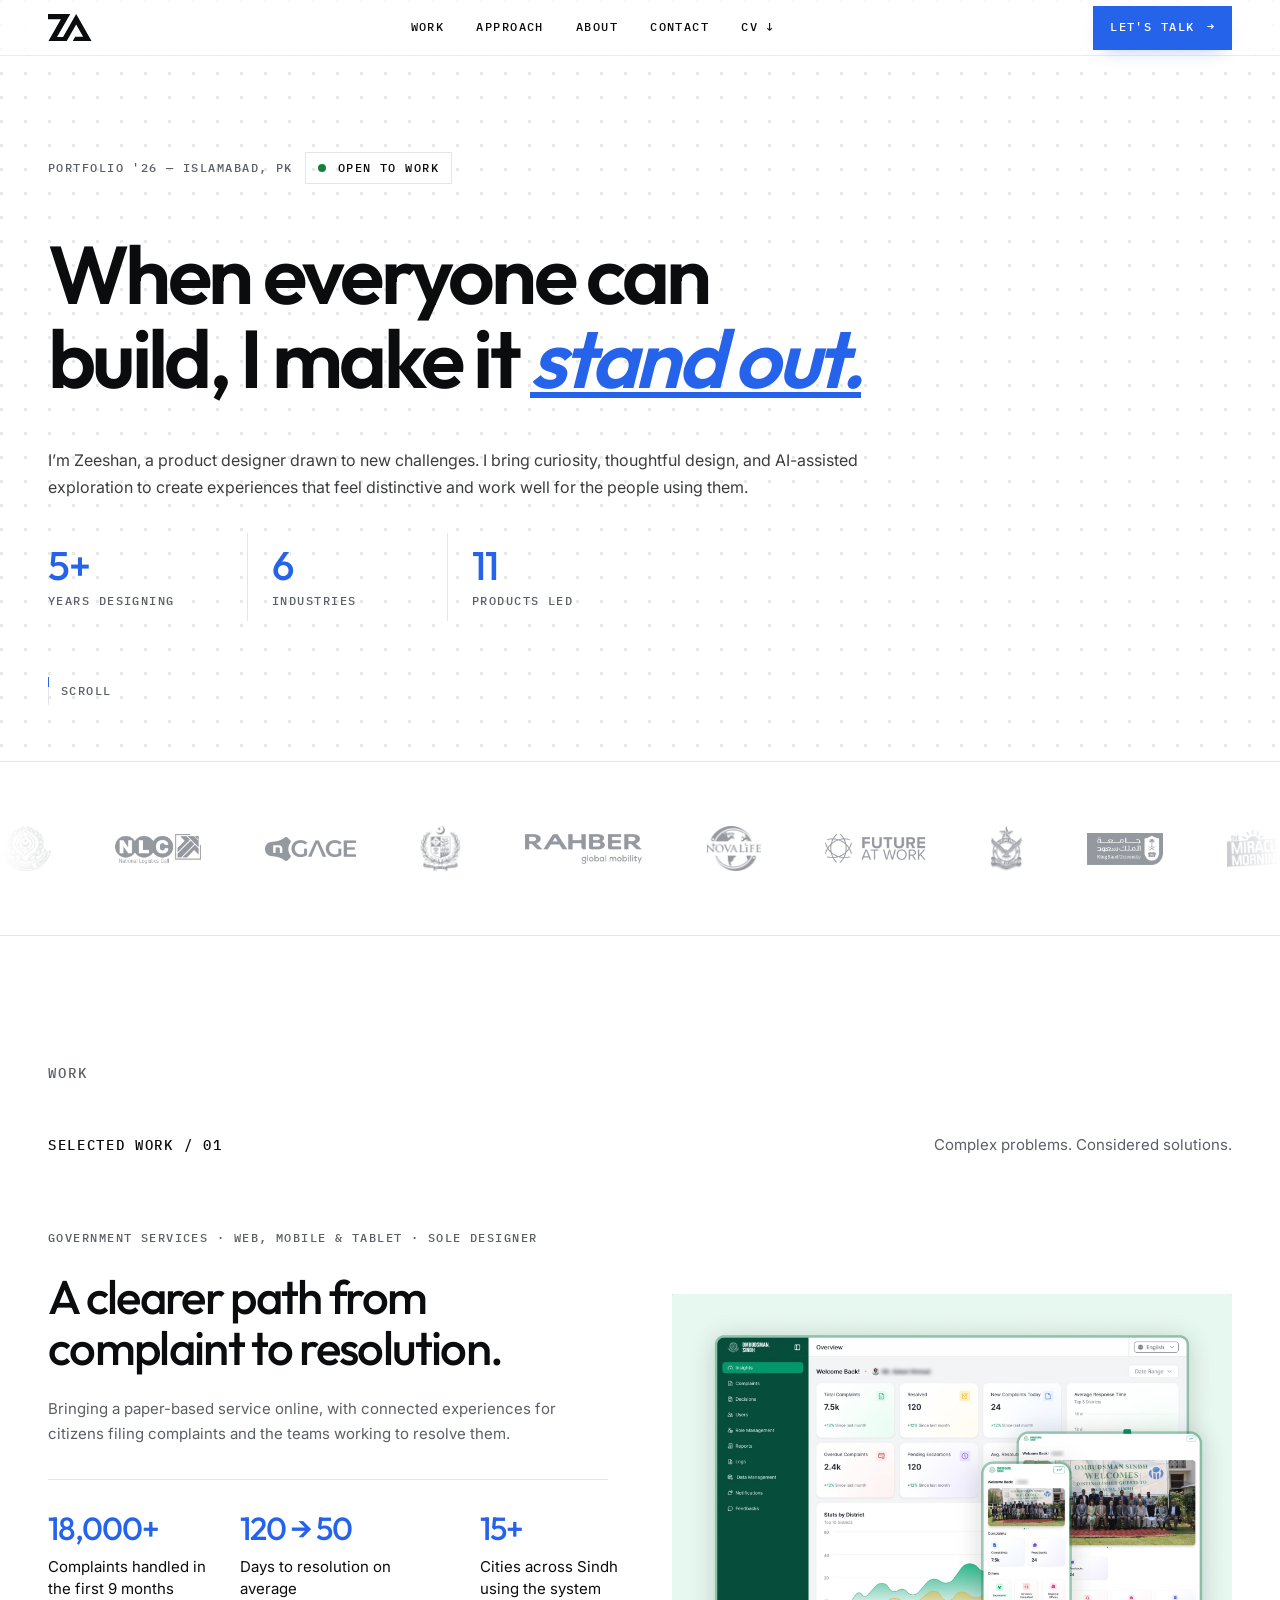
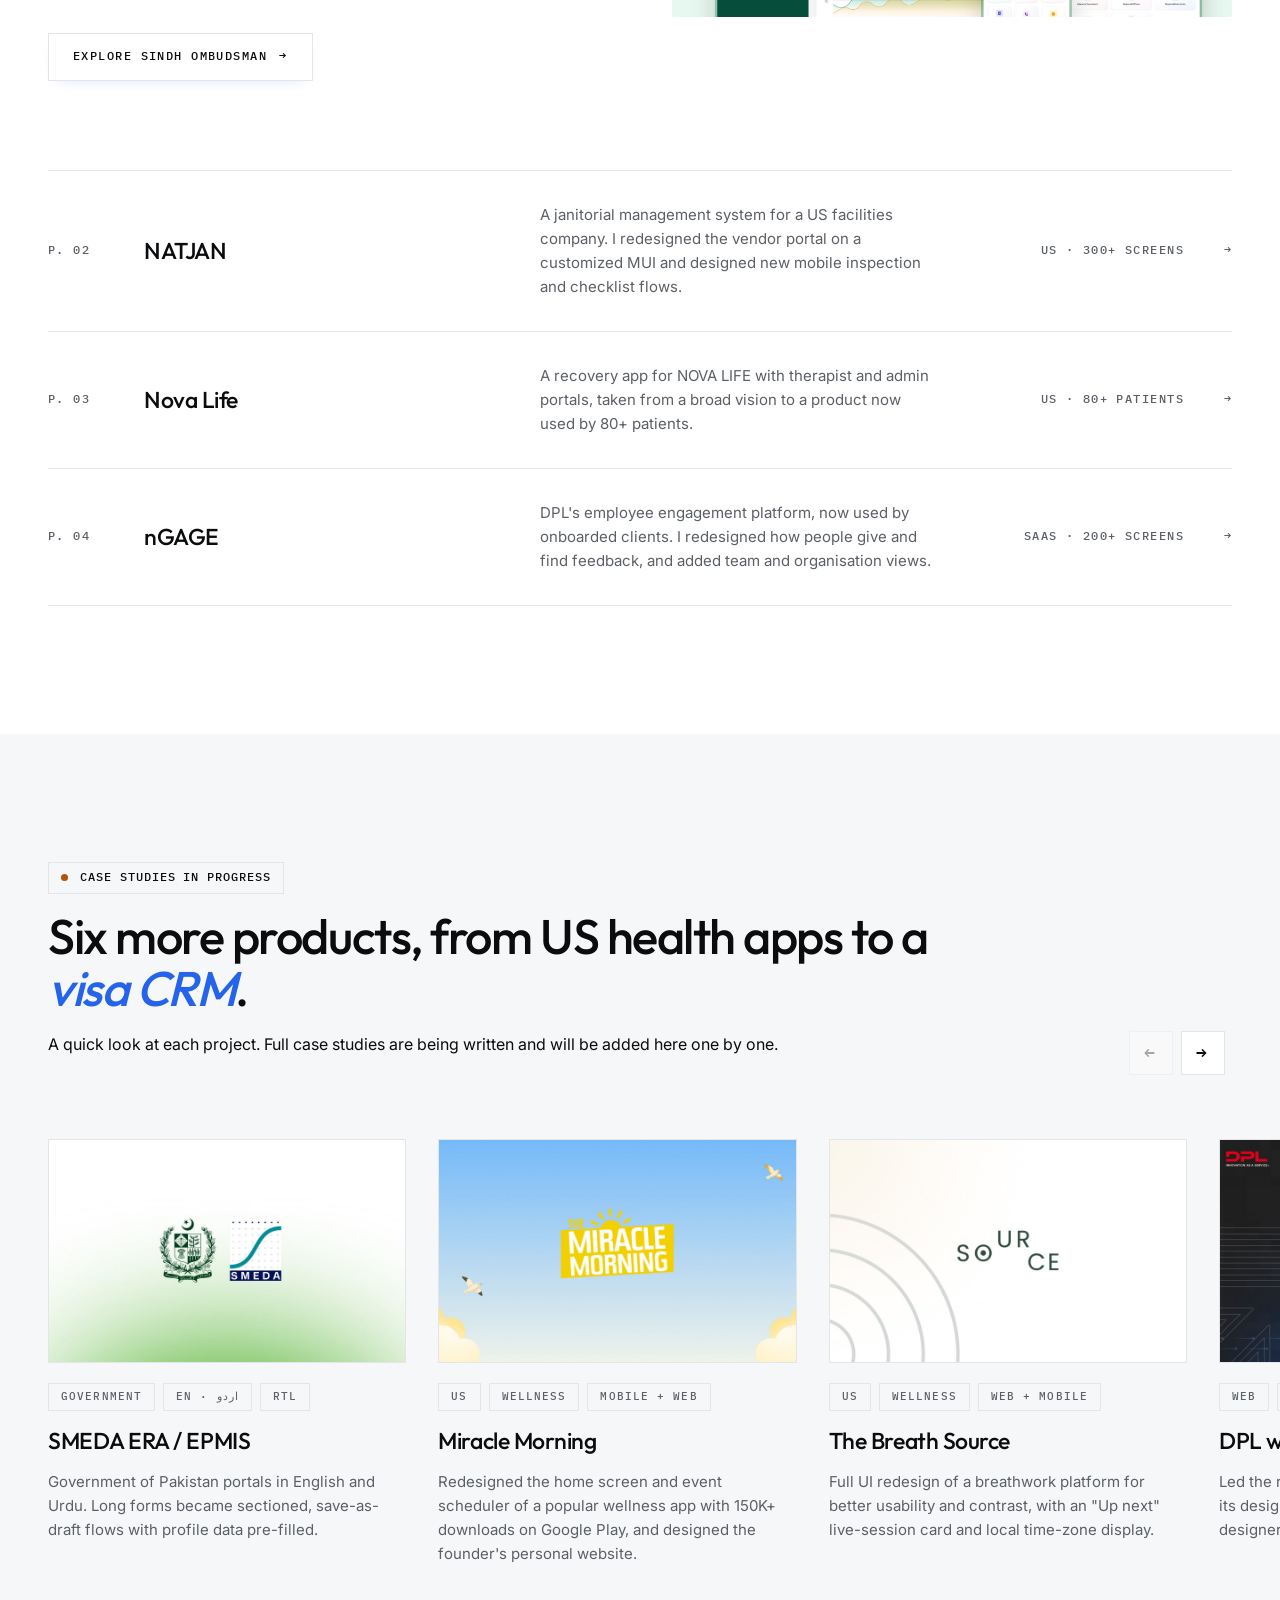
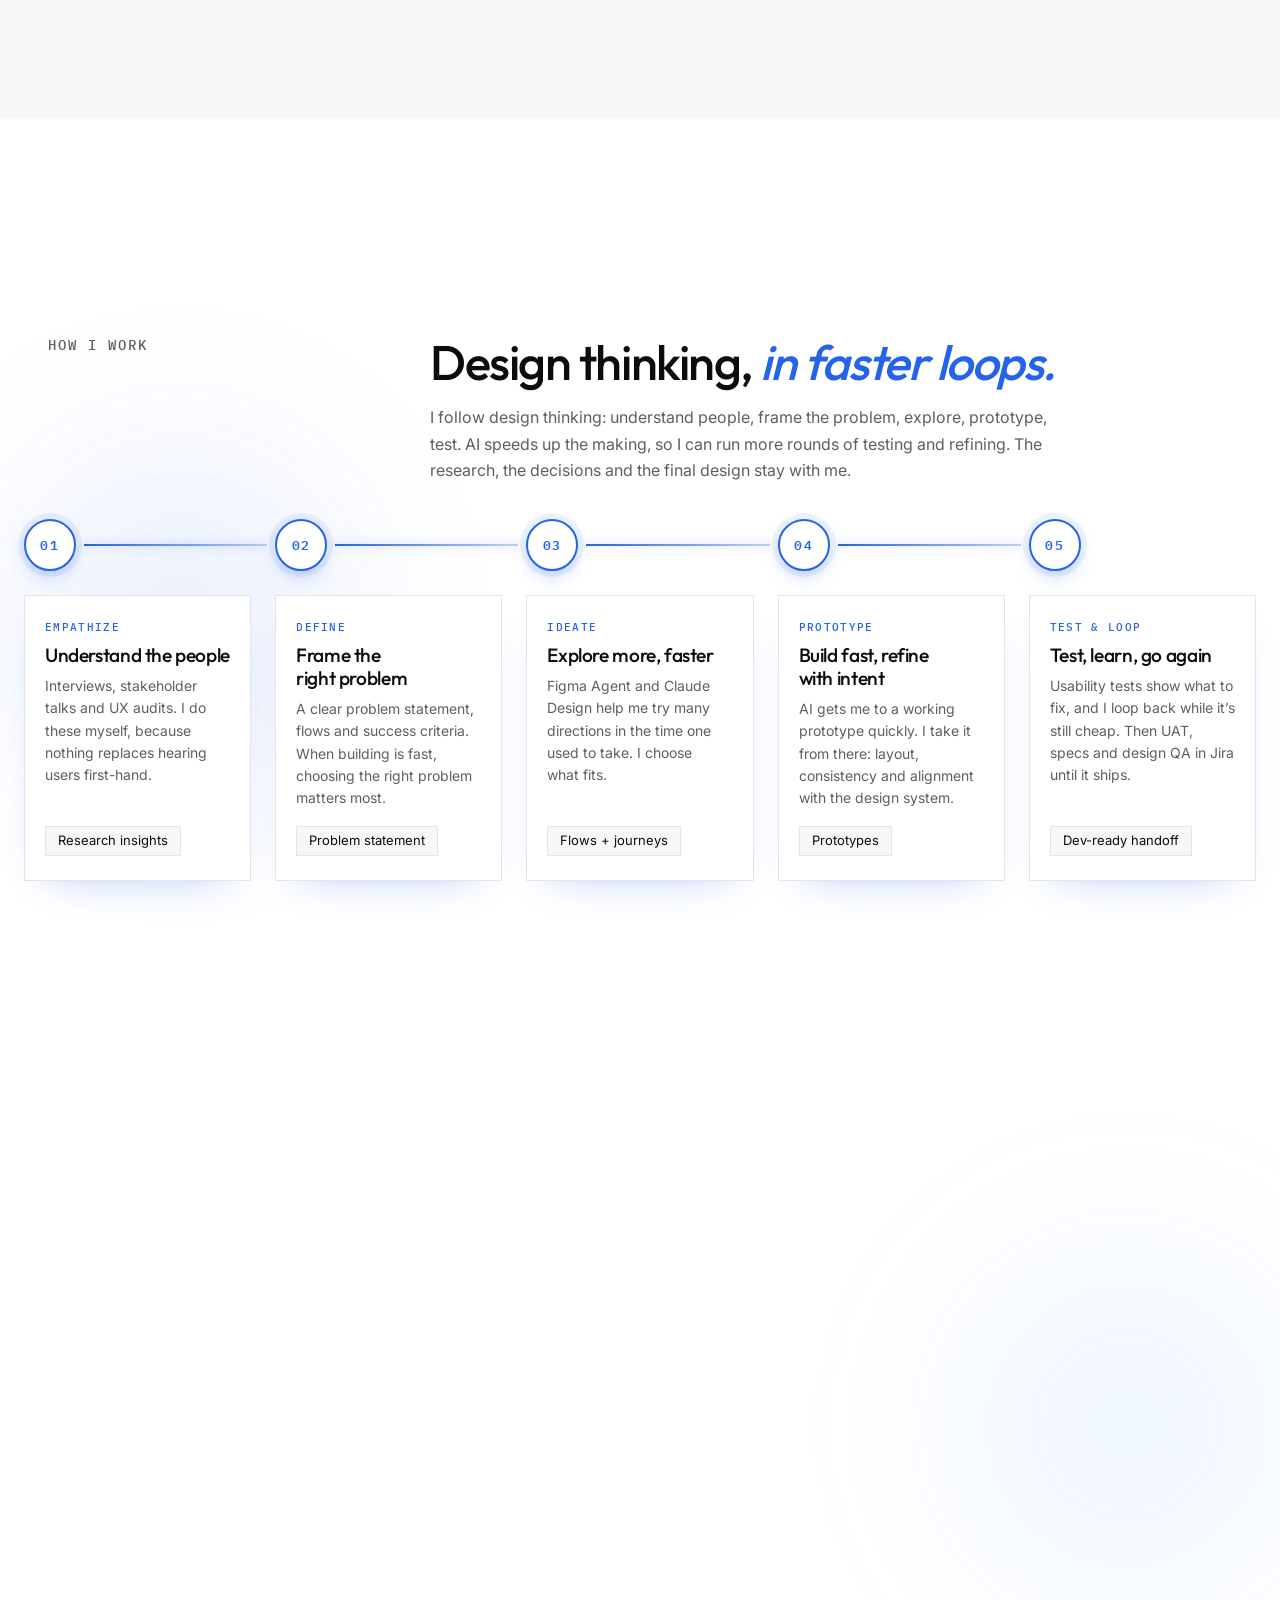
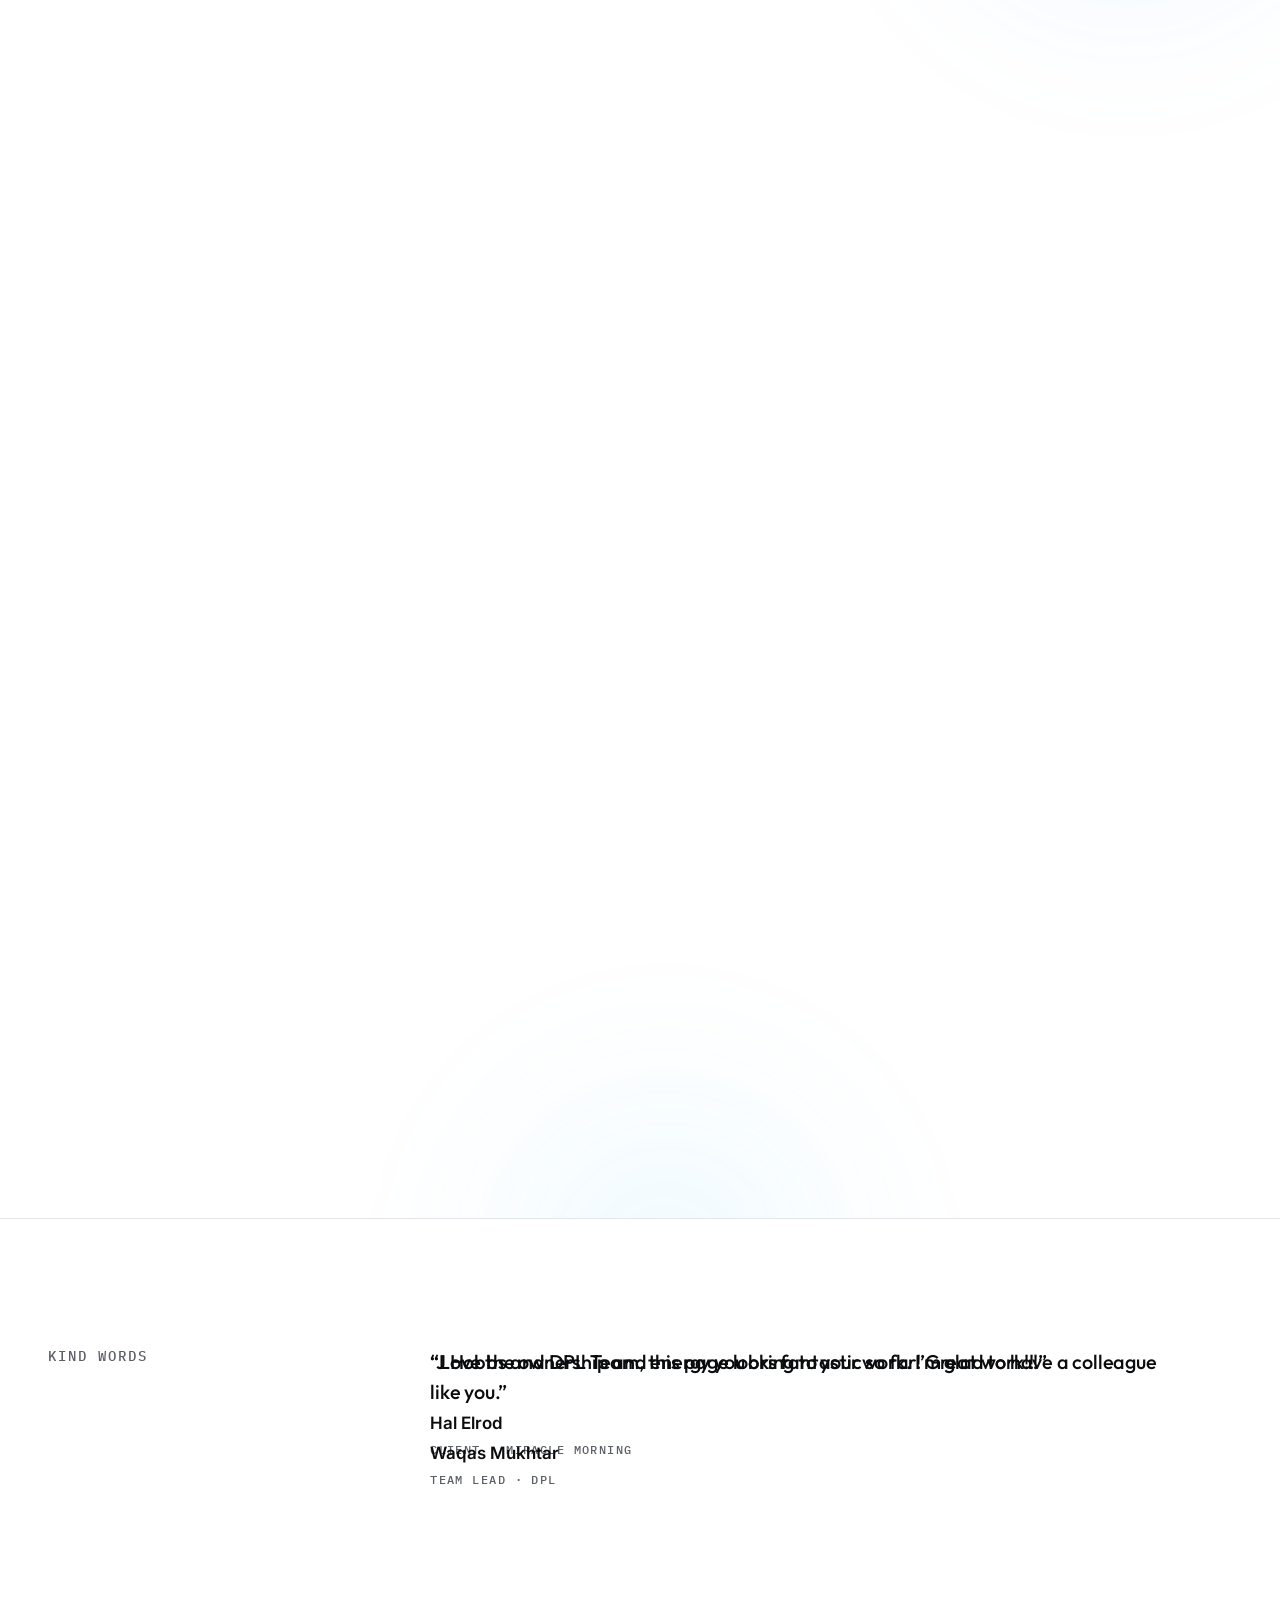
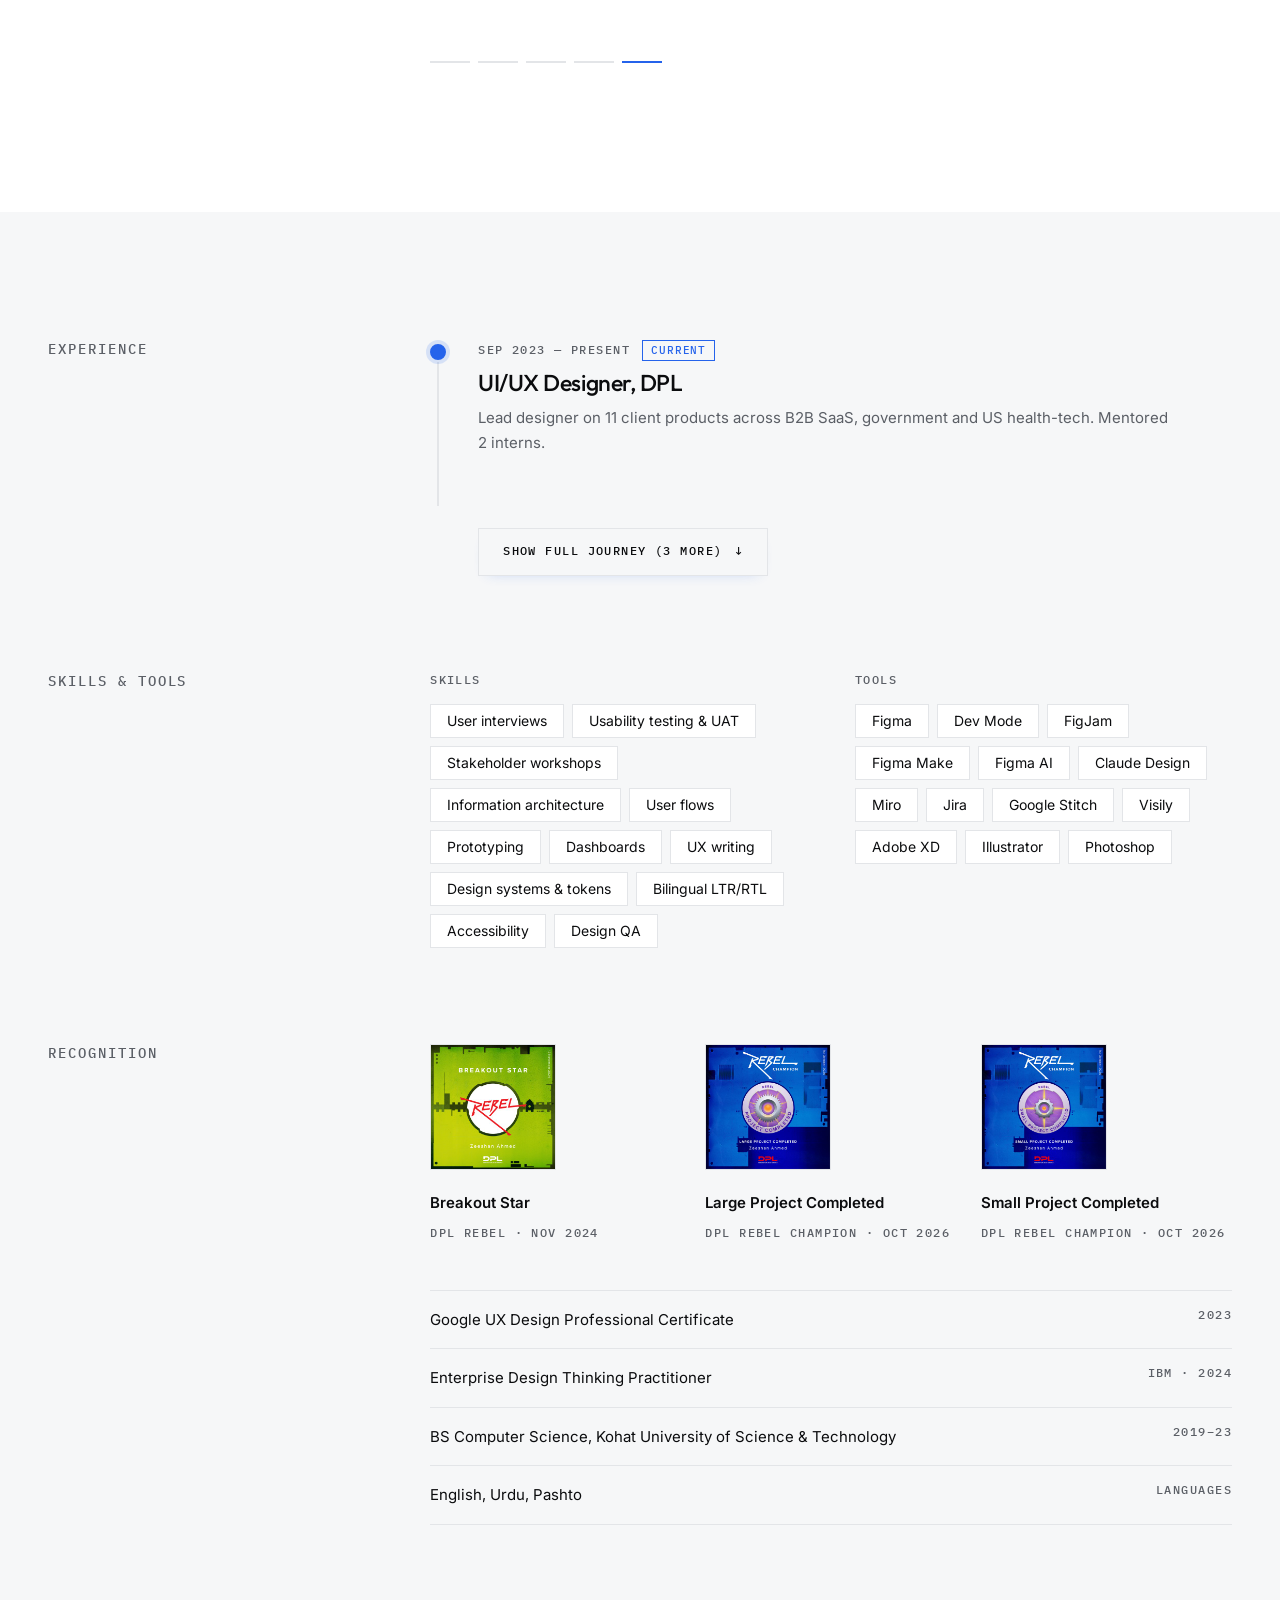
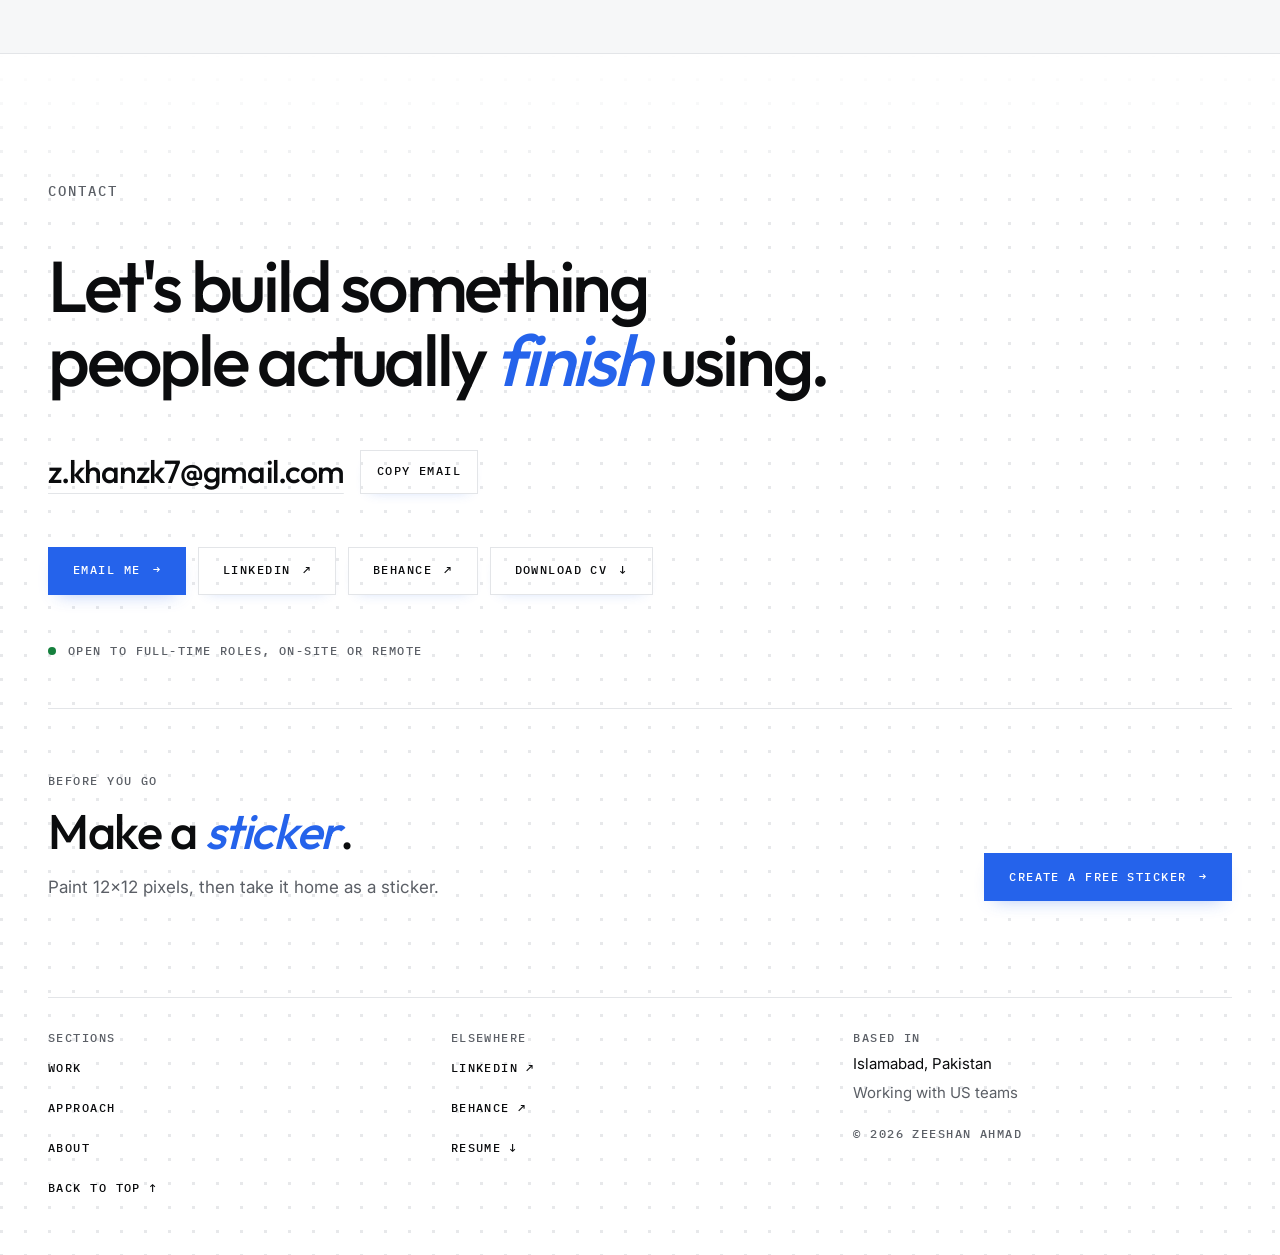
==== index.html @ 73c126e8 "Add files via upload" ====
<!doctype html>
<html lang="en">
<head>
<meta charset="utf-8">
<meta name="viewport" content="width=device-width, initial-scale=1">
<title>Zeeshan Ahmad — UI/UX & Product Designer</title>
<meta name="description" content="UI/UX and Product Designer in Islamabad with 5+ years designing government systems, B2B SaaS and health apps for clients in Pakistan and the US.">
<meta property="og:title" content="Zeeshan Ahmad — UI/UX & Product Designer">
<meta property="og:description" content="UI/UX and Product Designer in Islamabad with 5+ years designing government systems, B2B SaaS and health apps for clients in Pakistan and the US.">
<meta property="og:type" content="website">
<meta property="og:image" content="sindh-ombudsman-cover.jpg">
<meta name="twitter:card" content="summary_large_image">
<meta name="theme-color" content="#FFFFFF">
<link rel="icon" href="favicon.svg" type="image/svg+xml">
<link rel="preconnect" href="https://fonts.googleapis.com">
<link rel="preconnect" href="https://fonts.gstatic.com" crossorigin>
<link rel="stylesheet" href="https://fonts.googleapis.com/css2?family=Outfit:wght@400..700&amp;family=Inter:ital,wght@0,400..700;1,400..700&amp;family=IBM+Plex+Mono:wght@400;500;600&amp;display=swap">
<link rel="stylesheet" href="style.css">
</head>
<body>
<div id="top" class="is-root is-light" style="position: relative; font-family: 'Inter', ui-sans-serif, system-ui, sans-serif; color: var(--text)">
<span class="cursor-glow" aria-hidden="true"></span>
<span class="view-cursor mono" aria-hidden="true"></span>
<a class="skip mono" href="#work">Skip to work</a>

<header class="nav">
<div class="wrap nav-row">
<a class="brand" href="#top" aria-label="Zeeshan Ahmad, home">
<span class="mark" aria-hidden="true"><svg class="mark-svg" viewBox="50 61.6 863.5 546" focusable="false"><polygon fill="currentColor" points="50,61.6 50,166.1 302.1,166.1 50,607.6 409.3,607.6 602.9,269.2 739.4,510.1 583.4,510.1 527.7,607.6 913.5,607.6 602.9,61.6 345.2,511.5 226.9,511.5 487.3,61.6"></polygon></svg></span>

</a>
<nav class="nav-links" aria-label="Primary">
<a class="link mono" href="#work">Work</a>
<a class="link mono" href="#process">Approach</a>
<a class="link mono" href="#about">About</a>
<a class="link mono" href="#contact">Contact</a>
<a class="link mono" href="Zeeshan_Ahmad_UIUX_Designer_CV.pdf" download="Zeeshan_Ahmad_UIUX_Designer_CV.pdf">CV <span class="arr arr-d" aria-hidden="true">↓</span></a>
</nav>
<div class="nav-actions">
<a class="btn btn-primary btn-sm mono" href="#contact">Let's talk <span class="arr arr-r" aria-hidden="true">→</span></a>
</div>
</div>
</header>

<main>
<!-- HERO -->
<section class="hero-stage" aria-labelledby="hero-title">
<div class="hero-bg" aria-hidden="true">

</div>
<div class="wrap hero" style="position: relative">
<div class="hero-top enter" style="position: static">
<div style="box-sizing: border-box; display: flex; flex-direction: row; gap: 12px; justify-content: center; align-items: center"><p class="mono label">Portfolio '26 — Islamabad, PK</p><span class="badge mono" style="color: var(--text)"><span class="dot" aria-hidden="true"></span>Open to work</span></div>

</div>
<h1 id="hero-title" class="serif h-display hero-title" aria-label="When everyone can build, I make it stand out."><span class="w" aria-hidden="true" style="--i: 0">When</span> <span class="w" aria-hidden="true" style="--i: 1">everyone</span> <span class="w" aria-hidden="true" style="--i: 2">can</span> <span class="w" aria-hidden="true" style="--i: 3">build,</span> <span class="w" aria-hidden="true" style="--i: 4">I</span> <span class="w" aria-hidden="true" style="--i: 5">make</span> <span class="w" aria-hidden="true" style="--i: 6">it</span> <span class="w" aria-hidden="true" style="--i: 7"><em class="draw">stand out.</em></span></h1>
<div style="box-sizing: border-box; display: flex; flex-direction: column; gap: 12px"><div class="hero-foot">


<p style="margin: 0; width: 845px; margin-bottom: 20px; color: #0B0C0ECC">I’m Zeeshan, a product designer drawn to new challenges. I bring curiosity, thoughtful design, and AI-assisted exploration to create experiences that feel distinctive and work well for the people using them.</p></div><dl class="stats reveal" style="margin: 0px; width: 100%; border-style: none">
<div class="stat"><dt class="mono label" style="order: 2">Years designing</dt><dd class="serif stat-num" style="margin: 0; color: var(--signal-ink); font-size: 40px">5+</dd></div>
<div class="stat"><dt class="mono label" style="order: 2">Industries</dt><dd class="serif stat-num" style="margin: 0; color: var(--signal-ink); font-size: 40px">6</dd></div>
<div class="stat"><dt class="mono label" style="order: 2">Products led</dt><dd class="serif stat-num" style="margin: 0; color: var(--signal-ink); font-size: 40px">11</dd></div>

</dl></div>
<a class="scroll-cue mono label enter-late" href="#work"><span class="cue-line" aria-hidden="true"></span>Scroll</a>
</div>
</section>

<!-- STATS -->
<section class="wrap" aria-label="At a glance">

</section>

<!-- LOGOS -->
<section class="logo-band" aria-label="Brands I've worked with">

<div class="logo-marquee"><ul class="logo-track"><li><img src="home-c09accf6.png" alt="Ombudsman Sindh" width="50" height="45" loading="lazy" style="height: 45px"></li><li><img src="home-b3b98510.png" alt="National Logistics Cell" width="88" height="30" loading="lazy" style="height: 30px"></li><li><img src="home-22499bb5.png" alt="nGAGE" width="91" height="24" loading="lazy" style="height: 24px"></li><li><img src="home-b165e9ec.png" alt="Government of Pakistan" width="40" height="45" loading="lazy" style="height: 45px"></li><li><img src="home-60ef9934.png" alt="Rahber Global Mobility" width="119" height="30" loading="lazy" style="height: 30px"></li><li><img src="home-e5778991.png" alt="Nova Life" width="54" height="45" loading="lazy" style="height: 45px"></li><li><img src="home-1832173c.png" alt="Future at Work" width="101" height="29" loading="lazy" style="height: 29px"></li><li><img src="home-4d403ed7.png" alt="Pakistan Air Force" width="32" height="45" loading="lazy" style="height: 45px"></li><li><img src="home-a9fc7cd1.png" alt="King Saud University" width="76" height="32" loading="lazy" style="height: 32px"></li><li><img src="home-b49300db.png" alt="The Miracle Morning" width="59" height="37" loading="lazy" style="height: 37px"></li><li><img src="home-384b5b0d.png" alt="SMEDA" width="34" height="40" loading="lazy" style="height: 40px"></li><li><img src="home-bfc29cd8.png" alt="The Breath Source" width="74" height="29" loading="lazy" style="height: 29px"></li><li><img src="home-9d249a1f.png" alt="Nashpati TV" width="46" height="37" loading="lazy" style="height: 37px"></li><li><img src="home-b7fa0756.png" alt="MENA Assistance" width="180" height="13" loading="lazy" style="height: 13px"></li></ul><ul class="logo-track" aria-hidden="true"><li><img src="home-c09accf6.png" alt="" width="50" height="45" loading="lazy" style="height: 45px"></li><li><img src="home-b3b98510.png" alt="" width="88" height="30" loading="lazy" style="height: 30px"></li><li><img src="home-22499bb5.png" alt="" width="91" height="24" loading="lazy" style="height: 24px"></li><li><img src="home-b165e9ec.png" alt="" width="40" height="45" loading="lazy" style="height: 45px"></li><li><img src="home-60ef9934.png" alt="" width="119" height="30" loading="lazy" style="height: 30px"></li><li><img src="home-e5778991.png" alt="" width="54" height="45" loading="lazy" style="height: 45px"></li><li><img src="home-1832173c.png" alt="" width="101" height="29" loading="lazy" style="height: 29px"></li><li><img src="home-4d403ed7.png" alt="" width="32" height="45" loading="lazy" style="height: 45px"></li><li><img src="home-a9fc7cd1.png" alt="" width="76" height="32" loading="lazy" style="height: 32px"></li><li><img src="home-b49300db.png" alt="" width="59" height="37" loading="lazy" style="height: 37px"></li><li><img src="home-384b5b0d.png" alt="" width="34" height="40" loading="lazy" style="height: 40px"></li><li><img src="home-bfc29cd8.png" alt="" width="74" height="29" loading="lazy" style="height: 29px"></li><li><img src="home-9d249a1f.png" alt="" width="46" height="37" loading="lazy" style="height: 37px"></li><li><img src="home-b7fa0756.png" alt="" width="180" height="13" loading="lazy" style="height: 13px"></li></ul></div>
</section>

<!-- ON THIS PAGE -->


<!-- 01 WORK -->
<section id="work" class="section" aria-labelledby="work-title" style="border-top: 0; padding-top: var(--space-32)">
<div class="wrap" style="display: flex; flex-direction: column; gap: var(--space-12)">
<div style="display: flex; justify-content: space-between; align-items: baseline; gap: var(--space-6); flex-wrap: wrap">
<h2 id="work-title" class="mono sec-label">Work</h2>
</div>
<div class="work-grid">
<article id="sf-sindh" class="sf reveal" aria-labelledby="sf-title">
<div class="sf-top"><p class="mono sf-kicker">Selected work / 01</p><p class="sf-tagline">Complex problems. Considered solutions.</p></div>
<div class="sf-body">
<div class="sf-copy">
<p class="mono label sf-eyebrow">Government services · Web, mobile &amp; tablet&nbsp;<span style="letter-spacing: 1.44px">·&nbsp;</span><span style="letter-spacing: 1.44px">Sole designer</span></p>
<h3 id="sf-title" class="serif sf-title">A clearer path from complaint to resolution.</h3>

<p class="sf-lead" style="font-size: 15px">Bringing a paper-based service online, with connected experiences for citizens filing complaints and the teams working to resolve them.</p>
<dl class="sf-stats">
<div><dt class="sf-lab" style="font-size: 15px">Complaints handled in the first 9 months</dt><dd class="serif sf-num" style="font-size: 32px">18,000+</dd></div>
<div><dt class="sf-lab" style="font-size: 15px">Days to resolution on average</dt><dd class="serif sf-num" style="font-size: 32px">120 → 50</dd></div>
<div><dt class="sf-lab" style="font-size: 15px; width: 146px">Cities across Sindh using the system</dt><dd class="serif sf-num" style="font-size: 32px">15+</dd></div>
</dl>
<a class="btn mono" href="sindh-ombudsman.html" style="align-self: flex-start; margin-top: var(--space-2)">Explore Sindh Ombudsman <span class="arr arr-r" aria-hidden="true">→</span></a>
</div>
<div class="sf-visual" style="padding: 0; background: none; justify-content: center; height: 500px">
<div class="sf-stage" style="padding: 0"><img src="home-754c59a9.jpg" alt="Sindh Ombudsman on desktop, tablet and mobile: the Insights dashboard with complaint totals and a district chart, beside the citizen app home with complaints and other services" width="2000" height="1156" loading="lazy" style="display: block; width: 100%; height: auto; border-radius: 2px"></div>
</div>
</div>
</article>
<div class="rows reveal">
<a class="row" href="natjan.html">
<span class="mono r-num">P. 02</span>
<div class="ph has-img r-thumb"><img src="home-3a000d2d.jpg" alt="NATJAN on desktop, tablet and mobile: the vendor work orders overview with open, due and completed counts and a store table, beside a mobile map of work order locations. Sample data." style="object-position: 50% 50%"></div>
<h3 class="serif h-item">NATJAN</h3>
<p class="r-desc">A janitorial management system for a US facilities company. I redesigned the vendor portal on a customized MUI and designed new mobile inspection and checklist flows.</p>
<span class="mono r-meta">US · 300+ screens</span>
<span class="mono r-arrow" aria-hidden="true">→</span>
<div class="ph has-img r-preview" aria-hidden="true"><img src="home-3a000d2d.jpg" alt="" style="object-position: 50% 50%"></div>
</a>
<a class="row" href="nova-life.html">
<span class="mono r-num">P. 03</span>
<div class="ph has-img r-thumb"><img src="home-b3168ebe.jpg" alt="Nova Life on desktop and mobile: the admin dashboard with patient and therapist accounts and a therapist table, beside the patient app showing a sobriety counter and the daily pledge. Sample data." style="object-position: 50% 50%"></div>
<h3 class="serif h-item">Nova Life</h3>
<p class="r-desc">A recovery app for NOVA LIFE with therapist and admin portals, taken from a broad vision to a product now used by 80+ patients.</p>
<span class="mono r-meta">US · 80+ patients</span>
<span class="mono r-arrow" aria-hidden="true">→</span>
<div class="ph has-img r-preview" aria-hidden="true"><img src="home-b3168ebe.jpg" alt="" style="object-position: 50% 50%"></div>
</a>
<a class="row" href="ngage.html">
<span class="mono r-num">P. 04</span>
<div class="ph has-img r-thumb"><img src="ng-cover-v4.jpg" alt="nGAGE on desktop and mobile: the Feedback overview with a 4.2 score and weekly trend, skill bars with scores, a feedback goal, feedback requests and the Hall of Champion leaderboard. Sample data." style="object-position: 50% 50%"></div>
<h3 class="serif h-item">nGAGE</h3>
<p class="r-desc">DPL's employee engagement platform, now used by onboarded clients. I redesigned how people give and find feedback, and added team and organisation views.</p>
<span class="mono r-meta">SaaS · 200+ screens</span>
<span class="mono r-arrow" aria-hidden="true">→</span>
<div class="ph has-img r-preview" aria-hidden="true"><img src="ng-cover-v4.jpg" alt="" style="object-position: 50% 50%"></div>
</a>
</div>
</div>
</div>
</section>

<!-- 02 MORE PROJECTS -->
<section id="more" class="section band" aria-labelledby="more-title">
<div class="wrap">
<div class="s-head reveal">

<div style="display: flex; flex-direction: column; gap: var(--space-4); width: 1177px">
<span class="badge mono" style="align-self: flex-start; color: var(--text); font-size: 12px; letter-spacing: .08em"><span class="status-dot" aria-hidden="true"></span>Case studies in progress</span>
<p class="serif h-section" style="width: 887px">Six more products, from US health apps to a <em>visa CRM</em>.</p>
<div style="box-sizing: border-box; display: flex; flex-direction: row; gap: 12px; justify-content: space-between; align-items: flex-start; height: 44px"><p style="margin: 0">A quick look at each project. Full case studies are being written and will be added here one by one.</p><div class="p-rail-bar"><button type="button" class="p-rail-btn mono" data-dir="-1" aria-label="Previous projects" aria-controls="p-rail"><span class="arr arr-l" aria-hidden="true">←</span></button><button type="button" class="p-rail-btn mono" data-dir="1" aria-label="Next projects" aria-controls="p-rail"><span class="arr arr-r" aria-hidden="true">→</span></button></div></div>
</div>
</div>

<div id="p-rail" class="pgrid p-rail" tabindex="0" role="region" aria-label="More projects, scroll sideways">
<article class="pcard" aria-labelledby="smeda-title">
<div class="ph has-img"><img src="cover-smeda.jpg" alt="SMEDA: project cover with the Government of Pakistan emblem beside the SMEDA logo" style="object-position: 50% 50%"></div>
<div class="pcard-head"><div class="tags"><span class="tag mono">Government</span><span class="tag mono">EN · اردو</span><span class="tag mono">RTL</span></div></div>
<h3 id="smeda-title" class="serif h-item">SMEDA ERA / EPMIS</h3>
<p class="muted pcard-desc">Government of Pakistan portals in English and Urdu. Long forms became sectioned, save-as-draft flows with profile data pre-filled.</p>
</article>
<article class="pcard" aria-labelledby="mm-title">
<div class="ph has-img"><img src="cover-miracle-morning.jpg" alt="The Miracle Morning: project cover with the yellow logo on a morning-sky gradient" style="object-position: 50% 50%"></div>
<div class="pcard-head"><div class="tags"><span class="tag mono">US</span><span class="tag mono">Wellness</span><span class="tag mono">Mobile + Web</span></div></div>
<h3 id="mm-title" class="serif h-item">Miracle Morning</h3>
<p class="muted pcard-desc">Redesigned the home screen and event scheduler of a popular wellness app with 150K+ downloads on Google Play, and designed the founder's personal website.</p>
</article>
<article class="pcard" aria-labelledby="tbs-title">
<div class="ph has-img"><img src="cover-breath-source.jpg" alt="The Breath Source: project cover with the dark green Source wordmark and soft grey breath rings on a warm white background" style="object-position: 50% 50%"></div>
<div class="pcard-head"><div class="tags"><span class="tag mono">US</span><span class="tag mono">Wellness</span><span class="tag mono">Web + Mobile</span></div></div>
<h3 id="tbs-title" class="serif h-item">The Breath Source</h3>
<p class="muted pcard-desc">Full UI redesign of a breathwork platform for better usability and contrast, with an "Up next" live-session card and local time-zone display.</p>
</article>
<article class="pcard" aria-labelledby="dpl-title">
<div class="ph has-img"><img src="cover-dpl.jpg" alt="DPL website: project cover with the red DPL logo and the title DPL Website on a dark blue background" style="object-position: 50% 50%"></div>
<div class="pcard-head"><div class="tags"><span class="tag mono">Web</span><span class="tag mono">Design system</span><span class="tag mono">Lead</span></div></div>
<h3 id="dpl-title" class="serif h-item">DPL website</h3>
<p class="muted pcard-desc">Led the redesign of DPL's company website and its design system, managing and mentoring the designers on the project.</p>
</article>
<article class="pcard" aria-labelledby="rahbar-title">
<div class="ph has-img"><img src="cover-rahber.jpg" alt="Rahber Global Mobility: project cover with the blue Rahber wordmark on a white-to-blue gradient" style="object-position: 50% 50%"></div>
<div class="pcard-head"><div class="tags"><span class="tag mono">CRM</span><span class="tag mono">Visa processing</span><span class="tag mono">Web</span></div></div>
<h3 id="rahbar-title" class="serif h-item">Rahber Global</h3>
<p class="muted pcard-desc">Moved visa operations off spreadsheets and paper registers into role-based work queues, stage timelines and batch tracking.</p>
</article>
<article class="pcard" aria-labelledby="cric-title">
<div class="ph has-img"><img src="cover-cricstreamer.jpg" alt="Cricstreamer: project cover with the green Cricstreamer logo on a soft mint gradient" style="object-position: 50% 50%"></div>
<div class="pcard-head"><div class="tags"><span class="tag mono">Mobile</span><span class="tag mono">Sports streaming</span></div></div>
<h3 id="cric-title" class="serif h-item">Cricstreamer</h3>
<p class="muted pcard-desc">Cricket streaming app with live streams, scorecards and player and team stats, from user research to high-fidelity prototypes.</p>
</article>
</div>
</div>
</section>

<!-- HOW I WORK: design thinking, AI-assisted -->
<section id="process" class="section dt-band" aria-labelledby="how-title">
<div class="dt-glow" aria-hidden="true"><span></span><span></span><span></span></div>
<div class="dt-track">
<div class="wrap dt-stage">
<div class="s-head reveal">
<p class="mono sec-label">How I work</p>
<div style="display: flex; flex-direction: column; gap: var(--space-4)">
<h2 id="how-title" class="serif h-section">Design thinking, <em>in faster loops.</em></h2>
<p class="dt-lead" style="max-width: 640px">I follow design thinking: understand people, frame the problem, explore, prototype, test. AI speeds up the making, so I can run more rounds of testing and refining. The research, the decisions and the final design stay with me.</p>
</div>
</div>
<ol class="dt-steps">
<li class="dt-step is-left" style="--k: 0"><span class="dt-node" aria-hidden="true"><span class="mono">01</span></span><div class="dt-body"><span class="mono dt-tag">Empathize</span><h3 class="serif h-item">Understand the people</h3><div class="dt-more"><p>Interviews, stakeholder talks and UX audits. I do these myself, because nothing replaces hearing users first-hand.</p><div class="chips dt-outs"><span class="chip dt-out">Research insights</span></div></div></div></li>
<li class="dt-step is-right" style="--k: 1"><span class="dt-node" aria-hidden="true"><span class="mono">02</span></span><div class="dt-body"><span class="mono dt-tag">Define</span><h3 class="serif h-item">Frame the right problem</h3><div class="dt-more"><p>A clear problem statement, flows and success criteria. When building is fast, choosing the right problem matters most.</p><div class="chips dt-outs"><span class="chip dt-out">Problem statement</span></div></div></div></li>
<li class="dt-step is-left" style="--k: 2"><span class="dt-node" aria-hidden="true"><span class="mono">03</span></span><div class="dt-body"><span class="mono dt-tag">Ideate</span><h3 class="serif h-item">Explore more, faster</h3><div class="dt-more"><p>Figma Agent and Claude Design help me try many directions in the time one used to take. I choose what fits.</p><div class="chips dt-outs"><span class="chip dt-out">Flows + journeys</span></div></div></div></li>
<li class="dt-step is-right" style="--k: 3"><span class="dt-node" aria-hidden="true"><span class="mono">04</span></span><div class="dt-body"><span class="mono dt-tag">Prototype</span><h3 class="serif h-item">Build fast, refine with intent</h3><div class="dt-more"><p>AI gets me to a working prototype quickly. I take it from there: layout, consistency and alignment with the design system.</p><div class="chips dt-outs"><span class="chip dt-out">Prototypes</span></div></div></div></li>
<li class="dt-step is-left" style="--k: 4"><span class="dt-node" aria-hidden="true"><span class="mono">05</span></span><div class="dt-body"><span class="mono dt-tag">Test &amp; Loop</span><h3 class="serif h-item">Test, learn, go again</h3><div class="dt-more"><p>Usability tests show what to fix, and I loop back while it’s still cheap. Then UAT, specs and design QA in Jira until it ships.</p><div class="chips dt-outs"><span class="chip dt-out">Dev-ready handoff</span></div></div></div></li>
</ol>
</div>
</div>
</section>

<!-- TESTIMONIAL -->
<section id="words" class="section" aria-labelledby="quote-title">
<div class="wrap quote reveal">
<h2 id="quote-title" class="mono sec-label">Kind words</h2>
<div class="q-stage" aria-label="Recommendations">
<figure class="q-slide">
<blockquote><p class="serif q-text">“I collaborated with Zeeshan on several projects and I can confidently recommend to work with him! His ability to spin up thoughtful UI in short time were impressive. Most of all, I valued his ability to challenge norms and his recommendations were always grounded in the overall UX of the applications. I wish him good luck and quite sure he would be a valuable addition to the next team he joins! Looking forward to work with him again.”</p></blockquote>
<figcaption class="q-who"><span class="q-name">Salman Naseer</span><span class="mono label">Sr. Product Manager · DPL</span></figcaption>
</figure>
<figure class="q-slide">
<blockquote><p class="serif q-text">“Worked with Zeeshan for over a year on various UI/UX design projects under DPL Marketing, and he consistently proved to be an incredibly creative and insightful designer. He is not someone who fills in templates. Rather than relying on cookie-cutter frameworks, he thoroughly analyzes user perspectives and crafts custom, high-converting experiences for niche audiences. His combination of creativity and strategic thinking makes him a standout professional in web design.”</p></blockquote>
<figcaption class="q-who"><span class="q-name">Shahrukh Satti</span><span class="mono label">Marketing Lead · DPL</span></figcaption>
</figure>
<figure class="q-slide">
<blockquote><p class="serif q-text">“I had the privilege of working with Zeeshan on a web-based project at DPL, and I can confidently say he is one of the finest in his field. His exceptional creativity, keen eye for detail, and commitment to delivering high-quality work set him apart as a UI/UX designer. Beyond his technical skills, Zeeshan’s professionalism and strong work ethic make him a valuable asset to any team. I highly recommend him.”</p></blockquote>
<figcaption class="q-who"><span class="q-name">Haseeb Sultan</span><span class="mono label">Sr. Software Engineer (Full Stack) · DPL</span></figcaption>
</figure>
<figure class="q-slide">
<blockquote><p class="serif q-text">“J Hobbs and DPL Team, this page looks fantastic so far! Great work!!!”</p></blockquote>
<figcaption class="q-who"><span class="q-name">Hal Elrod</span><span class="mono label">Client · Miracle Morning</span></figcaption>
</figure>
<figure class="q-slide">
<blockquote><p class="serif q-text">“Love the ownership and energy you bring to your work. I’m glad to have a colleague like you.”</p></blockquote>
<figcaption class="q-who"><span class="q-name">Waqas Mukhtar</span><span class="mono label">Team Lead · DPL</span></figcaption>
</figure>
<div class="q-dots" role="group" aria-label="Choose a recommendation"><button type="button" class="q-dot" aria-label="Recommendation 1 of 5, Salman Naseer"><span></span></button><button type="button" class="q-dot" aria-label="Recommendation 2 of 5, Shahrukh Satti"><span></span></button><button type="button" class="q-dot" aria-label="Recommendation 3 of 5, Haseeb Sultan"><span></span></button><button type="button" class="q-dot" aria-label="Recommendation 4 of 5, Hal Elrod"><span></span></button><button type="button" class="q-dot" aria-label="Recommendation 5 of 5, Waqas Mukhtar"><span></span></button></div>
</div>
</div>
</section>

<!-- ABOUT -->
<section id="about" class="section band" aria-labelledby="about-title">
<div class="wrap" style="display: flex; flex-direction: column; gap: var(--space-24)">
<div class="about-grid reveal">
<h2 id="about-title" class="mono sec-label">Experience</h2>
<div class="exp-journey">
<ol class="journey-list">
<li class="jr is-current"><span class="jr-dot" aria-hidden="true"></span><div class="jr-body"><span class="mono cv-when">Sep 2023 — Present <span class="jr-now mono">Current</span></span><h3 class="serif h-item">UI/UX Designer, DPL</h3><p class="muted" style="font-size: 15px">Lead designer on 11 client products across B2B SaaS, government and US health-tech. Mentored 2 interns.</p></div></li>
<div class="jr-extra" data-exp-extra hidden>
<li class="jr"><span class="jr-dot" aria-hidden="true"></span><div class="jr-body"><span class="mono cv-when">Mar 2022 — Apr 2023</span><h3 class="serif h-item">Product Designer, Cricstreamer</h3><p class="muted" style="font-size: 15px">Cricket streaming app from user research to high-fidelity prototypes, plus brand assets.</p></div></li>
<li class="jr"><span class="jr-dot" aria-hidden="true"></span><div class="jr-body"><span class="mono cv-when">Aug 2021 — Apr 2022</span><h3 class="serif h-item">Product Designer, Workout Need</h3><p class="muted" style="font-size: 15px">End-to-end design of a fitness app and marketplace, plus brand identity.</p></div></li>
<li class="jr jr-last"><span class="jr-dot" aria-hidden="true"></span><div class="jr-body"><span class="mono cv-when">Apr 2021 — Jan 2022</span><h3 class="serif h-item">Graphic Designer, Uzair Technology</h3><p class="muted" style="font-size: 15px">Brand, marketing and social media design.</p></div></li>
</div>
</ol>
<button type="button" class="btn mono jr-more" aria-expanded="false" data-toggle-exp><span data-exp-label>Show full journey (3 more)</span> <span class="arr arr-d" aria-hidden="true">↓</span></button>
</div>
</div>

<div id="skills" class="about-grid reveal">
<h2 class="mono sec-label">Skills &amp; tools</h2>
<div class="kv">
<div style="display: flex; flex-direction: column; gap: var(--space-4)">
<h3 class="mono label">Skills</h3>
<div class="chips"><span class="chip">User interviews</span><span class="chip">Usability testing &amp; UAT</span><span class="chip">Stakeholder workshops</span><span class="chip">Information architecture</span><span class="chip">User flows</span><span class="chip">Prototyping</span><span class="chip">Dashboards</span><span class="chip">UX writing</span><span class="chip">Design systems &amp; tokens</span><span class="chip">Bilingual LTR/RTL</span><span class="chip">Accessibility</span><span class="chip">Design QA</span></div>
</div>
<div style="display: flex; flex-direction: column; gap: var(--space-4)">
<h3 class="mono label">Tools</h3>
<div class="chips"><span class="chip">Figma</span><span class="chip">Dev Mode</span><span class="chip">FigJam</span><span class="chip">Figma Make</span><span class="chip">Figma AI</span><span class="chip">Claude Design</span><span class="chip">Miro</span><span class="chip">Jira</span><span class="chip">Google Stitch</span><span class="chip">Visily</span><span class="chip">Adobe XD</span><span class="chip">Illustrator</span><span class="chip">Photoshop</span></div>
</div>
</div>
</div>

<div id="recognition" class="about-grid reveal">
<h2 class="mono sec-label">Recognition</h2>
<div class="rec-body">
<ul class="badges" aria-label="Badges from DPL">
<li><span class="b-img"><img src="badge-breakout-star.jpg" alt="Breakout Star award from DPL's Rebel programme, presented to Zeeshan Ahmed on 12 November 2024" width="480" height="480" loading="lazy"></span><span class="b-name">Breakout Star</span><span class="mono label">DPL Rebel · Nov 2024</span></li>
<li><span class="b-img"><img src="badge-large-project.jpg" alt="DPL Rebel Champion card: Large Project Completed, awarded to Zeeshan Ahmed on 1 October 2026" width="480" height="480" loading="lazy"></span><span class="b-name">Large Project Completed</span><span class="mono label">DPL Rebel Champion · Oct 2026</span></li>
<li><span class="b-img"><img src="badge-small-project.jpg" alt="DPL Rebel Champion card: Small Project Completed, awarded to Zeeshan Ahmad on 1 October 2026" width="480" height="480" loading="lazy"></span><span class="b-name">Small Project Completed</span><span class="mono label">DPL Rebel Champion · Oct 2026</span></li>
</ul>
<ul class="facts">
<li><span>Google UX Design Professional Certificate</span><span class="mono label">2023</span></li>
<li><span>Enterprise Design Thinking Practitioner</span><span class="mono label">IBM · 2024</span></li>
<li><span>BS Computer Science, Kohat University of Science &amp; Technology</span><span class="mono label">2019–23</span></li>
<li><span>English, Urdu, Pashto</span><span class="mono label">Languages</span></li>
</ul>
</div>
</div>
</div>
</section>
</main>

<!-- CONTACT / FOOTER -->
<footer id="contact" class="contact" aria-labelledby="contact-title">
<div class="wrap" style="display: flex; flex-direction: column; gap: var(--space-12)">
<p class="mono sec-label">Contact</p>
<h2 id="contact-title" class="serif h-contact reveal" style="font-size: 72px">Let's build something people actually <em>finish</em> using.</h2>
<div class="email-row reveal">
<a class="email" href="mailto:z.khanzk7@gmail.com" style="font-size: 32px">z.khanzk7@gmail.com</a>
<button class="btn btn-sm mono" type="button" data-copy-email aria-live="polite">Copy email</button>
</div>
<div class="contact-actions">
<a class="btn btn-primary mono" href="mailto:z.khanzk7@gmail.com">Email me <span class="arr arr-r" aria-hidden="true">→</span></a>
<a class="btn mono" href="https://www.linkedin.com/in/zeeshan-ahmad-98650314a/" target="_blank" rel="noopener">LinkedIn <span class="arr arr-ne" aria-hidden="true">↗</span></a>
<a class="btn mono" href="https://www.behance.net/zeeshanahmad66" target="_blank" rel="noopener">Behance <span class="arr arr-ne" aria-hidden="true">↗</span></a>
<a class="btn mono" href="Zeeshan_Ahmad_UIUX_Designer_CV.pdf" download="Zeeshan_Ahmad_UIUX_Designer_CV.pdf">Download CV <span class="arr arr-d" aria-hidden="true">↓</span></a>
</div>
<p class="mono label" style="display: flex; align-items: center; gap: var(--space-3); white-space: normal"><span class="dot" aria-hidden="true"></span>Open to full-time roles, on-site or remote</p>
<section id="play" class="pp is-collapsed" aria-labelledby="pp-title">
<div class="pp-intro">
<div class="pp-copy">
<p class="mono label">Before you go</p>
<h2 id="pp-title" class="serif h-section">Make a <em>sticker</em>.</h2>
<p class="muted" style="font-size: 17px; line-height: 1.6; margin: 0">Paint 12×12 pixels, then take it home as a sticker.</p>
</div>
<div class="pp-cta">
<button class="btn btn-primary mono pp-toggle" type="button" aria-expanded="false" aria-controls="pp-board"><span class="pp-toggle-label">Create a free sticker</span> <span class="arr arr-r pp-toggle-arr" aria-hidden="true">→</span></button>
</div>
</div>
<div id="pp-board" class="pp-board" hidden="">
<div class="pp-tools" role="toolbar" aria-label="Sticker tools" aria-orientation="vertical">
<div class="pp-tools-sec">
<span class="mono label">Tools</span>
<div class="pp-tools-row">
<button class="pp-tool is-magic" type="button" data-pp="surprise" aria-label="Surprise me: load a ready-made sticker" title="Surprise me"><svg viewBox="0 0 24 24" width="18" height="18" aria-hidden="true" focusable="false" fill="currentColor"><rect x="8" y="6.7" width="3.2" height="15.6" rx="1.2" transform="rotate(45 9.6 14.5)"/><path d="M17.5 1.5l1 2.5 2.5 1-2.5 1-1 2.5-1-2.5-2.5-1 2.5-1z"/><path d="M10.5 2.5l.6 1.5 1.5.6-1.5.6-.6 1.5-.6-1.5-1.5-.6 1.5-.6z"/><path d="M20.5 11l.6 1.5 1.5.6-1.5.6-.6 1.5-.6-1.5-1.5-.6 1.5-.6z"/></svg></button>
<button class="pp-tool" type="button" data-pp="eraser" aria-pressed="false" aria-label="Eraser" title="Eraser"><svg viewBox="0 0 24 24" width="18" height="18" aria-hidden="true" focusable="false" fill="currentColor"><path d="M14.2 2.9a2 2 0 0 1 2.8 0l4.1 4.1a2 2 0 0 1 0 2.8l-6.4 6.4-6.9-6.9z"/><path d="M6.7 10.4l6.9 6.9-1.7 1.7H8.3a2 2 0 0 1-1.4-.6l-3.9-3.9a2 2 0 0 1 0-2.8z"/><rect x="13" y="19" width="8" height="2" rx="1"/></svg></button>
<button class="pp-tool" type="button" data-pp="clear" aria-label="Clear the canvas" title="Clear" disabled><svg viewBox="0 0 24 24" width="18" height="18" aria-hidden="true" focusable="false" fill="currentColor"><path d="M9 2.5h6l1 2H20a1 1 0 1 1 0 2H4a1 1 0 0 1 0-2h4z"/><path d="M5.2 8h13.6l-1 12.2a2 2 0 0 1-2 1.8H8.2a2 2 0 0 1-2-1.8z"/></svg></button>
</div>
</div>
<div class="pp-tools-sec">
<span class="mono label">Colours</span>
<div class="pp-swatches" role="group" aria-label="Colours"><button class="pp-sw" type="button" data-color="#111827" aria-pressed="true" aria-label="Ink" title="Ink" style="background: #111827"></button><button class="pp-sw" type="button" data-color="#2563EB" aria-pressed="false" aria-label="Blue" title="Blue" style="background: #2563EB"></button><button class="pp-sw" type="button" data-color="#EF4444" aria-pressed="false" aria-label="Red" title="Red" style="background: #EF4444"></button><button class="pp-sw" type="button" data-color="#FACC15" aria-pressed="false" aria-label="Yellow" title="Yellow" style="background: #FACC15"></button><button class="pp-sw is-slot" type="button" aria-label="Your custom colour"></button><label class="pp-custom" title="Pick your own colour"><span class="sr-only">Pick your own colour</span><svg viewBox="0 0 24 24" width="18" height="18" aria-hidden="true" focusable="false" fill="currentColor"><rect x="10.5" y="4" width="3" height="16" rx="1.5"/><rect x="4" y="10.5" width="16" height="3" rx="1.5"/></svg><input type="color" value="#0EA5E9"></label></div>
</div>
</div>
<div class="pp-grid" role="group" aria-label="12 by 12 pixel canvas"><button class="pp-cell" type="button" data-i="0" aria-label="Pixel row 1, column 1"></button><button class="pp-cell" type="button" data-i="1" aria-label="Pixel row 1, column 2"></button><button class="pp-cell" type="button" data-i="2" aria-label="Pixel row 1, column 3"></button><button class="pp-cell" type="button" data-i="3" aria-label="Pixel row 1, column 4"></button><button class="pp-cell" type="button" data-i="4" aria-label="Pixel row 1, column 5"></button><button class="pp-cell" type="button" data-i="5" aria-label="Pixel row 1, column 6"></button><button class="pp-cell" type="button" data-i="6" aria-label="Pixel row 1, column 7"></button><button class="pp-cell" type="button" data-i="7" aria-label="Pixel row 1, column 8"></button><button class="pp-cell" type="button" data-i="8" aria-label="Pixel row 1, column 9"></button><button class="pp-cell" type="button" data-i="9" aria-label="Pixel row 1, column 10"></button><button class="pp-cell" type="button" data-i="10" aria-label="Pixel row 1, column 11"></button><button class="pp-cell" type="button" data-i="11" aria-label="Pixel row 1, column 12"></button><button class="pp-cell" type="button" data-i="12" aria-label="Pixel row 2, column 1"></button><button class="pp-cell" type="button" data-i="13" aria-label="Pixel row 2, column 2"></button><button class="pp-cell" type="button" data-i="14" aria-label="Pixel row 2, column 3"></button><button class="pp-cell" type="button" data-i="15" aria-label="Pixel row 2, column 4"></button><button class="pp-cell" type="button" data-i="16" aria-label="Pixel row 2, column 5"></button><button class="pp-cell" type="button" data-i="17" aria-label="Pixel row 2, column 6"></button><button class="pp-cell" type="button" data-i="18" aria-label="Pixel row 2, column 7"></button><button class="pp-cell" type="button" data-i="19" aria-label="Pixel row 2, column 8"></button><button class="pp-cell" type="button" data-i="20" aria-label="Pixel row 2, column 9"></button><button class="pp-cell" type="button" data-i="21" aria-label="Pixel row 2, column 10"></button><button class="pp-cell" type="button" data-i="22" aria-label="Pixel row 2, column 11"></button><button class="pp-cell" type="button" data-i="23" aria-label="Pixel row 2, column 12"></button><button class="pp-cell" type="button" data-i="24" aria-label="Pixel row 3, column 1"></button><button class="pp-cell" type="button" data-i="25" aria-label="Pixel row 3, column 2"></button><button class="pp-cell" type="button" data-i="26" aria-label="Pixel row 3, column 3"></button><button class="pp-cell" type="button" data-i="27" aria-label="Pixel row 3, column 4"></button><button class="pp-cell" type="button" data-i="28" aria-label="Pixel row 3, column 5"></button><button class="pp-cell" type="button" data-i="29" aria-label="Pixel row 3, column 6"></button><button class="pp-cell" type="button" data-i="30" aria-label="Pixel row 3, column 7"></button><button class="pp-cell" type="button" data-i="31" aria-label="Pixel row 3, column 8"></button><button class="pp-cell" type="button" data-i="32" aria-label="Pixel row 3, column 9"></button><button class="pp-cell" type="button" data-i="33" aria-label="Pixel row 3, column 10"></button><button class="pp-cell" type="button" data-i="34" aria-label="Pixel row 3, column 11"></button><button class="pp-cell" type="button" data-i="35" aria-label="Pixel row 3, column 12"></button><button class="pp-cell" type="button" data-i="36" aria-label="Pixel row 4, column 1"></button><button class="pp-cell" type="button" data-i="37" aria-label="Pixel row 4, column 2"></button><button class="pp-cell" type="button" data-i="38" aria-label="Pixel row 4, column 3"></button><button class="pp-cell" type="button" data-i="39" aria-label="Pixel row 4, column 4"></button><button class="pp-cell" type="button" data-i="40" aria-label="Pixel row 4, column 5"></button><button class="pp-cell" type="button" data-i="41" aria-label="Pixel row 4, column 6"></button><button class="pp-cell" type="button" data-i="42" aria-label="Pixel row 4, column 7"></button><button class="pp-cell" type="button" data-i="43" aria-label="Pixel row 4, column 8"></button><button class="pp-cell" type="button" data-i="44" aria-label="Pixel row 4, column 9"></button><button class="pp-cell" type="button" data-i="45" aria-label="Pixel row 4, column 10"></button><button class="pp-cell" type="button" data-i="46" aria-label="Pixel row 4, column 11"></button><button class="pp-cell" type="button" data-i="47" aria-label="Pixel row 4, column 12"></button><button class="pp-cell" type="button" data-i="48" aria-label="Pixel row 5, column 1"></button><button class="pp-cell" type="button" data-i="49" aria-label="Pixel row 5, column 2"></button><button class="pp-cell" type="button" data-i="50" aria-label="Pixel row 5, column 3"></button><button class="pp-cell" type="button" data-i="51" aria-label="Pixel row 5, column 4"></button><button class="pp-cell" type="button" data-i="52" aria-label="Pixel row 5, column 5"></button><button class="pp-cell" type="button" data-i="53" aria-label="Pixel row 5, column 6"></button><button class="pp-cell" type="button" data-i="54" aria-label="Pixel row 5, column 7"></button><button class="pp-cell" type="button" data-i="55" aria-label="Pixel row 5, column 8"></button><button class="pp-cell" type="button" data-i="56" aria-label="Pixel row 5, column 9"></button><button class="pp-cell" type="button" data-i="57" aria-label="Pixel row 5, column 10"></button><button class="pp-cell" type="button" data-i="58" aria-label="Pixel row 5, column 11"></button><button class="pp-cell" type="button" data-i="59" aria-label="Pixel row 5, column 12"></button><button class="pp-cell" type="button" data-i="60" aria-label="Pixel row 6, column 1"></button><button class="pp-cell" type="button" data-i="61" aria-label="Pixel row 6, column 2"></button><button class="pp-cell" type="button" data-i="62" aria-label="Pixel row 6, column 3"></button><button class="pp-cell" type="button" data-i="63" aria-label="Pixel row 6, column 4"></button><button class="pp-cell" type="button" data-i="64" aria-label="Pixel row 6, column 5"></button><button class="pp-cell" type="button" data-i="65" aria-label="Pixel row 6, column 6"></button><button class="pp-cell" type="button" data-i="66" aria-label="Pixel row 6, column 7"></button><button class="pp-cell" type="button" data-i="67" aria-label="Pixel row 6, column 8"></button><button class="pp-cell" type="button" data-i="68" aria-label="Pixel row 6, column 9"></button><button class="pp-cell" type="button" data-i="69" aria-label="Pixel row 6, column 10"></button><button class="pp-cell" type="button" data-i="70" aria-label="Pixel row 6, column 11"></button><button class="pp-cell" type="button" data-i="71" aria-label="Pixel row 6, column 12"></button><button class="pp-cell" type="button" data-i="72" aria-label="Pixel row 7, column 1"></button><button class="pp-cell" type="button" data-i="73" aria-label="Pixel row 7, column 2"></button><button class="pp-cell" type="button" data-i="74" aria-label="Pixel row 7, column 3"></button><button class="pp-cell" type="button" data-i="75" aria-label="Pixel row 7, column 4"></button><button class="pp-cell" type="button" data-i="76" aria-label="Pixel row 7, column 5"></button><button class="pp-cell" type="button" data-i="77" aria-label="Pixel row 7, column 6"></button><button class="pp-cell" type="button" data-i="78" aria-label="Pixel row 7, column 7"></button><button class="pp-cell" type="button" data-i="79" aria-label="Pixel row 7, column 8"></button><button class="pp-cell" type="button" data-i="80" aria-label="Pixel row 7, column 9"></button><button class="pp-cell" type="button" data-i="81" aria-label="Pixel row 7, column 10"></button><button class="pp-cell" type="button" data-i="82" aria-label="Pixel row 7, column 11"></button><button class="pp-cell" type="button" data-i="83" aria-label="Pixel row 7, column 12"></button><button class="pp-cell" type="button" data-i="84" aria-label="Pixel row 8, column 1"></button><button class="pp-cell" type="button" data-i="85" aria-label="Pixel row 8, column 2"></button><button class="pp-cell" type="button" data-i="86" aria-label="Pixel row 8, column 3"></button><button class="pp-cell" type="button" data-i="87" aria-label="Pixel row 8, column 4"></button><button class="pp-cell" type="button" data-i="88" aria-label="Pixel row 8, column 5"></button><button class="pp-cell" type="button" data-i="89" aria-label="Pixel row 8, column 6"></button><button class="pp-cell" type="button" data-i="90" aria-label="Pixel row 8, column 7"></button><button class="pp-cell" type="button" data-i="91" aria-label="Pixel row 8, column 8"></button><button class="pp-cell" type="button" data-i="92" aria-label="Pixel row 8, column 9"></button><button class="pp-cell" type="button" data-i="93" aria-label="Pixel row 8, column 10"></button><button class="pp-cell" type="button" data-i="94" aria-label="Pixel row 8, column 11"></button><button class="pp-cell" type="button" data-i="95" aria-label="Pixel row 8, column 12"></button><button class="pp-cell" type="button" data-i="96" aria-label="Pixel row 9, column 1"></button><button class="pp-cell" type="button" data-i="97" aria-label="Pixel row 9, column 2"></button><button class="pp-cell" type="button" data-i="98" aria-label="Pixel row 9, column 3"></button><button class="pp-cell" type="button" data-i="99" aria-label="Pixel row 9, column 4"></button><button class="pp-cell" type="button" data-i="100" aria-label="Pixel row 9, column 5"></button><button class="pp-cell" type="button" data-i="101" aria-label="Pixel row 9, column 6"></button><button class="pp-cell" type="button" data-i="102" aria-label="Pixel row 9, column 7"></button><button class="pp-cell" type="button" data-i="103" aria-label="Pixel row 9, column 8"></button><button class="pp-cell" type="button" data-i="104" aria-label="Pixel row 9, column 9"></button><button class="pp-cell" type="button" data-i="105" aria-label="Pixel row 9, column 10"></button><button class="pp-cell" type="button" data-i="106" aria-label="Pixel row 9, column 11"></button><button class="pp-cell" type="button" data-i="107" aria-label="Pixel row 9, column 12"></button><button class="pp-cell" type="button" data-i="108" aria-label="Pixel row 10, column 1"></button><button class="pp-cell" type="button" data-i="109" aria-label="Pixel row 10, column 2"></button><button class="pp-cell" type="button" data-i="110" aria-label="Pixel row 10, column 3"></button><button class="pp-cell" type="button" data-i="111" aria-label="Pixel row 10, column 4"></button><button class="pp-cell" type="button" data-i="112" aria-label="Pixel row 10, column 5"></button><button class="pp-cell" type="button" data-i="113" aria-label="Pixel row 10, column 6"></button><button class="pp-cell" type="button" data-i="114" aria-label="Pixel row 10, column 7"></button><button class="pp-cell" type="button" data-i="115" aria-label="Pixel row 10, column 8"></button><button class="pp-cell" type="button" data-i="116" aria-label="Pixel row 10, column 9"></button><button class="pp-cell" type="button" data-i="117" aria-label="Pixel row 10, column 10"></button><button class="pp-cell" type="button" data-i="118" aria-label="Pixel row 10, column 11"></button><button class="pp-cell" type="button" data-i="119" aria-label="Pixel row 10, column 12"></button><button class="pp-cell" type="button" data-i="120" aria-label="Pixel row 11, column 1"></button><button class="pp-cell" type="button" data-i="121" aria-label="Pixel row 11, column 2"></button><button class="pp-cell" type="button" data-i="122" aria-label="Pixel row 11, column 3"></button><button class="pp-cell" type="button" data-i="123" aria-label="Pixel row 11, column 4"></button><button class="pp-cell" type="button" data-i="124" aria-label="Pixel row 11, column 5"></button><button class="pp-cell" type="button" data-i="125" aria-label="Pixel row 11, column 6"></button><button class="pp-cell" type="button" data-i="126" aria-label="Pixel row 11, column 7"></button><button class="pp-cell" type="button" data-i="127" aria-label="Pixel row 11, column 8"></button><button class="pp-cell" type="button" data-i="128" aria-label="Pixel row 11, column 9"></button><button class="pp-cell" type="button" data-i="129" aria-label="Pixel row 11, column 10"></button><button class="pp-cell" type="button" data-i="130" aria-label="Pixel row 11, column 11"></button><button class="pp-cell" type="button" data-i="131" aria-label="Pixel row 11, column 12"></button><button class="pp-cell" type="button" data-i="132" aria-label="Pixel row 12, column 1"></button><button class="pp-cell" type="button" data-i="133" aria-label="Pixel row 12, column 2"></button><button class="pp-cell" type="button" data-i="134" aria-label="Pixel row 12, column 3"></button><button class="pp-cell" type="button" data-i="135" aria-label="Pixel row 12, column 4"></button><button class="pp-cell" type="button" data-i="136" aria-label="Pixel row 12, column 5"></button><button class="pp-cell" type="button" data-i="137" aria-label="Pixel row 12, column 6"></button><button class="pp-cell" type="button" data-i="138" aria-label="Pixel row 12, column 7"></button><button class="pp-cell" type="button" data-i="139" aria-label="Pixel row 12, column 8"></button><button class="pp-cell" type="button" data-i="140" aria-label="Pixel row 12, column 9"></button><button class="pp-cell" type="button" data-i="141" aria-label="Pixel row 12, column 10"></button><button class="pp-cell" type="button" data-i="142" aria-label="Pixel row 12, column 11"></button><button class="pp-cell" type="button" data-i="143" aria-label="Pixel row 12, column 12"></button></div>
<div class="pp-out">
<p class="mono label">Your sticker</p>
<canvas class="pp-canvas" width="512" height="512" role="img" aria-label="Preview of your sticker"></canvas>
<button class="btn btn-primary mono" type="button" data-pp="download" disabled>Download sticker <span class="arr arr-d" aria-hidden="true">↓</span></button>
<p class="pp-status sr-only" aria-live="polite"></p>
</div>
</div>
</section>
<div class="foot">
<div class="foot-col"><span class="mono label">Sections</span><a class="link mono" href="#work">Work</a><a class="link mono" href="#process">Approach</a><a class="link mono" href="#about">About</a><a class="link mono" href="#top">Back to top <span class="arr arr-u" aria-hidden="true">↑</span></a></div>
<div class="foot-col"><span class="mono label">Elsewhere</span><a class="link mono" href="https://www.linkedin.com/in/zeeshan-ahmad-98650314a/" target="_blank" rel="noopener">LinkedIn <span class="arr arr-ne" aria-hidden="true">↗</span></a><a class="link mono" href="https://www.behance.net/zeeshanahmad66" target="_blank" rel="noopener">Behance <span class="arr arr-ne" aria-hidden="true">↗</span></a><a class="link mono" href="Zeeshan_Ahmad_UIUX_Designer_CV.pdf" download="Zeeshan_Ahmad_UIUX_Designer_CV.pdf">Resume <span class="arr arr-d" aria-hidden="true">↓</span></a></div>
<div class="foot-col"><span class="mono label">Based in</span><span style="font-size: 15px">Islamabad, Pakistan</span><span class="muted" style="font-size: 15px">Working with US teams</span><span class="mono label" style="margin-top: var(--space-4)">© 2026 Zeeshan Ahmad</span></div>
</div>
</div>
</footer>
</div>
<script src="site.js" defer></script>
</body>
</html>
---- style.css ----
html,body{margin:0;background:#FFFFFF}
[hidden]{display:none!important}
.pgrid>.more-extra{display:contents}
/* Zeeshan Ahmad portfolio — tokens + components */
.is-light{--bg:#FFFFFF;--surface:#F6F7F9;--raised:#EEF0F3;--line:#E3E5E8;--text:#0B0C0E;--muted:#5B5F66;--signal:#2563EB;--signal-ink:#2563EB;--on-signal:#FFFFFF;--ok:#15803D;--glass:rgba(255,255,255,.62);--glass-line:rgba(11,12,14,.08);color-scheme:light}
.is-root{--radius:0px;--nav-h:88px}
/* Spacing scale: 4px base, 8px rhythm. Use these tokens for every padding, margin and gap. */
.is-root{--space-1:4px;--space-2:8px;--space-3:12px;--space-4:16px;--space-6:24px;--space-8:32px;--space-12:48px;--space-16:64px;--space-24:96px;--space-32:128px}


.is-root{container-type:inline-size;container-name:page;min-height:100vh;background:var(--bg);color:var(--text);font-family:'Inter',ui-sans-serif,system-ui,-apple-system,'Segoe UI',sans-serif;font-size:16px;line-height:1.7;font-weight:400;-webkit-font-smoothing:antialiased;transition:background-color .3s ease,color .3s ease}
.is-root *{box-sizing:border-box}
.is-root p{margin:0;text-wrap:pretty}
.is-root h1,.is-root h2,.is-root h3,.is-root h4{margin:0}
.is-root ::selection{background:var(--signal);color:var(--on-signal)}
.is-root :focus-visible{outline:2px solid var(--signal-ink);outline-offset:3px}

.wrap{width:100%;max-width:1280px;margin:0 auto;padding-inline:var(--space-12)}
.is-root [id]{scroll-margin-top:calc(var(--nav-h) + var(--space-6))}
.is-root{scroll-behavior:smooth}

/* on-this-page index */
.toc-wrap{display:grid;grid-template-columns:minmax(0,1fr) minmax(0,2.4fr);gap:var(--space-12);align-items:start;padding-top:var(--space-16)}
.toc{list-style:none;margin:0;padding:0;display:grid;grid-template-columns:repeat(auto-fill,minmax(min(200px,100%),1fr));border-top:1px solid var(--line)}
.toc a{display:flex;align-items:center;gap:var(--space-4);min-height:48px;color:var(--text);text-decoration:none;border-bottom:1px solid var(--line);padding-right:var(--space-4);transition:color .2s ease}
.toc a span{color:var(--muted);transition:color .2s ease}
.toc a:hover,.toc a:hover span{color:var(--signal-ink)}
.section{border-top:1px solid var(--line);padding-block:var(--space-32)}

/* type roles: Outfit = titles, IBM Plex Mono = actions + labels, Inter = copy */
.serif{font-family:'Outfit',ui-sans-serif,system-ui,-apple-system,'Segoe UI',sans-serif;font-weight:500;letter-spacing:-0.03em;line-height:1.08;text-wrap:balance}
.serif em{font-style:italic;font-weight:500;color:var(--signal-ink)}
.mono{font-family:'IBM Plex Mono',ui-monospace,'SFMono-Regular',Menlo,monospace;text-transform:uppercase;letter-spacing:.12em;font-size:12px;line-height:1.4;font-weight:500}
.label{color:var(--muted);white-space:nowrap}
.muted{color:var(--muted)}
.h-display{font-size:clamp(40px,6.4cqi,96px);letter-spacing:-0.045em;line-height:1.02}
.h-section{font-size:clamp(30px,3.8cqi,54px)}
.h-item{font-size:clamp(20px,1.8cqi,26px);line-height:1.2;letter-spacing:-0.02em}
.h-card{font-size:clamp(26px,2.6cqi,40px);line-height:1.1}

/* section label: 01 —— SELECTED */
.sec-label{display:flex;align-items:center;gap:var(--space-4);color:var(--muted)}
.sec-label i{display:block;width:32px;height:1px;background:var(--line)}

/* actions */
.btn{display:inline-flex;align-items:center;justify-content:center;gap:var(--space-3);min-height:48px;padding:0 var(--space-6);border-radius:var(--radius);border:1px solid var(--line);background:transparent;color:var(--text);text-decoration:none;cursor:pointer;white-space:nowrap;transition:background-color .2s ease,border-color .2s ease,color .2s ease}
.btn:hover{border-color:var(--text)}
.btn-primary{background:var(--signal);border-color:var(--signal);color:var(--on-signal)}
.btn-primary:hover{background:var(--text);border-color:var(--text);color:var(--bg)}
.btn-sm{min-height:44px;padding:0 var(--space-4)}
.icon-btn{display:inline-flex;align-items:center;justify-content:center;width:44px;height:44px;border-radius:var(--radius);border:1px solid var(--line);background:transparent;color:var(--text);cursor:pointer;transition:border-color .2s ease}
.icon-btn:hover{border-color:var(--text)}
.link{color:var(--text);text-decoration:none;display:inline-flex;align-items:center;gap:var(--space-2);min-height:44px;transition:color .2s ease}
.link:hover{color:var(--signal-ink)}
.skip{position:absolute;left:16px;top:-80px;z-index:20;background:var(--signal);color:var(--on-signal);padding:var(--space-3) var(--space-4);text-decoration:none}
.skip:focus{top:12px}
.badge{display:inline-flex;align-items:center;gap:var(--space-3);min-height:32px;padding:0 var(--space-3);border:1px solid var(--line)}
.dot{width:8px;height:8px;border-radius:50%;background:var(--ok);flex:0 0 auto}

/* nav */
/* glass nav: floats over the page, content scrolls underneath */
.nav{position:sticky;top:0;z-index:10;height:0;overflow:visible}
.nav .wrap{max-width:none;background:var(--glass);-webkit-backdrop-filter:blur(18px) saturate(170%);backdrop-filter:blur(18px) saturate(170%);border-bottom:1px solid var(--glass-line);box-shadow:none;transition:box-shadow .25s ease}
.nav.is-scrolled .wrap{box-shadow:0 2px 8px -4px rgba(11,12,14,.10)}
.nav-row{display:flex;align-items:center;justify-content:space-between;gap:var(--space-6);min-height:56px;flex-wrap:wrap;max-width:1184px;margin:0 auto}
@supports not ((backdrop-filter:blur(1px)) or (-webkit-backdrop-filter:blur(1px))){.nav .wrap{background:rgba(255,255,255,.94)}}
.brand{display:flex;align-items:center;gap:var(--space-3);color:var(--text);text-decoration:none}
.mark{display:inline-flex;align-items:center;justify-content:center;height:36px;color:var(--text);transition:color .2s ease}
.mark-svg{display:block;width:44px;height:auto}
.brand:hover .mark{color:var(--signal-ink)}
.nav-links{display:flex;align-items:center;gap:var(--space-8)}
.nav-actions{display:flex;align-items:center;gap:var(--space-3)}

/* hero */
.hero-stage{position:relative;overflow:hidden;isolation:isolate}
.hero-bg{position:absolute;inset:0;z-index:-1;pointer-events:none;background-image:radial-gradient(circle at 1.5px 1.5px,rgba(107,114,128,.16) 1.5px,transparent 0);background-size:24px 24px}

.hero{display:flex;flex-direction:column;gap:var(--space-12);padding-block:calc(var(--nav-h) + var(--space-16)) var(--space-12);min-height:0;justify-content:center}
.hero-title{max-width:1180px;font-weight:600}
.hero-title em{font-weight:600}
.hero-title .w{display:inline-block}
.hero-title em.draw{position:relative;display:inline-block}
.hero-title em.draw::after{content:"";position:absolute;left:0;right:0;bottom:.02em;height:.07em;background:var(--signal);transform-origin:left center}
.hero-top{display:flex;align-items:center;justify-content:space-between;gap:var(--space-4);flex-wrap:wrap}
.hero-foot{display:flex;align-items:flex-end;justify-content:space-between;gap:var(--space-8);flex-wrap:wrap}
.hero-ctas{display:flex;flex-wrap:wrap;gap:var(--space-3)}
.scroll-cue{display:inline-flex;align-items:center;gap:var(--space-3);text-decoration:none;align-self:flex-start;min-height:44px}
.cue-line{display:block;width:1px;height:28px;background:var(--line);position:relative;overflow:hidden}
.cue-line::after{content:"";position:absolute;left:0;top:0;width:1px;height:10px;background:var(--signal)}
.cs-top{padding-block:calc(var(--nav-h) + var(--space-12)) var(--space-12)}

/* placeholders for imagery */
.ph{background:var(--raised);border:1px solid var(--line);border-radius:var(--radius);display:flex;align-items:center;justify-content:center;padding:var(--space-6);text-align:center;overflow:hidden;transition:border-color .25s ease}
.ph span{color:var(--muted);max-width:30ch;white-space:normal;line-height:1.7}
.ph.has-img{padding:0;background:var(--surface)}
.ph img{width:100%;height:100%;object-fit:cover;display:block;transition:transform .6s cubic-bezier(.2,.7,.2,1)}
.feature:hover .ph img,.mini:hover .ph img{transform:scale(1.02)}

/* stats */
.stats{display:grid;grid-template-columns:repeat(4,minmax(0,1fr));border-top:1px solid var(--line);border-bottom:1px solid var(--line)}
.stat{padding:var(--space-8) var(--space-8) var(--space-12);border-right:1px solid var(--line);display:flex;flex-direction:column;gap:var(--space-3)}
.stat:first-child{padding-left:0}
.stat:last-child{border-right:0}
.stats-2{grid-template-columns:repeat(2,minmax(0,1fr))}
.stats-2 .stat{padding:var(--space-8) var(--space-8) var(--space-8) var(--space-8);border-bottom:1px solid var(--line)}
.stats-2 .stat:nth-child(odd){padding-left:0}
.stats-2 .stat:nth-child(2){border-right:0}
.stats-2 .stat:nth-child(n+3){border-bottom:0}
.stat-sub{margin:0;font-size:14px}
.stat .label{white-space:normal}
/* Static journey map image */
.journey-img img{display:block;width:100%;height:auto;border:1px solid var(--line)}
.journey-img picture{display:block}
.sr-only{position:absolute;width:1px;height:1px;padding:0;margin:-1px;overflow:hidden;clip:rect(0,0,0,0);white-space:nowrap;border:0}

/* Solution tabs: wireframes / high fidelity */
.tabs{display:inline-flex;flex-wrap:wrap;gap:var(--space-1);padding:var(--space-1);margin:0 0 var(--space-2);border:1px solid var(--line);background:var(--surface)}
.tab{display:inline-flex;align-items:center;gap:var(--space-3);min-height:44px;padding:0 var(--space-4);border:0;background:transparent;color:var(--muted);cursor:pointer;transition:background-color .2s ease,color .2s ease}
.tab:hover{color:var(--text)}
.tab.is-on{background:var(--signal);color:var(--on-signal)}
.tab.is-on:hover{color:var(--on-signal)}
.tab-count{font-size:10px;line-height:1;padding:var(--space-1) var(--space-2);border:1px solid currentColor;opacity:.75}
.tab-panel{display:flex;flex-direction:column}
.tab-panel>.body:first-child{margin-top:var(--space-8)}

/* Wireframes */
.wf-group{display:flex;flex-direction:column;gap:var(--space-6);padding-top:var(--space-8);margin-top:var(--space-2)}
.wf-group+.wf-group{border-top:1px dashed var(--line);margin-top:var(--space-8)}
.wf-title{margin:0;font-family:'Outfit',ui-sans-serif,system-ui,sans-serif;font-weight:600;font-size:18px;letter-spacing:-.01em}
.wf-split{display:grid;grid-template-columns:minmax(0,.9fr) minmax(0,1.1fr);gap:var(--space-8);align-items:start}
.wf-notes{grid-template-columns:minmax(0,1fr) !important}
.ds-fig.wf-tall img{border:1px solid var(--line);background:#FFFFFF}
@container page (max-width:720px){.wf-split{grid-template-columns:minmax(0,1fr)}.wf-group .screens{grid-template-columns:repeat(7,62%) !important}}

/* Design system sheets */
.ds-fig img{display:block;width:100%;height:auto;border-radius:12px;background:#444444}
.ds-two{display:grid;grid-template-columns:repeat(2,minmax(0,1fr));gap:var(--space-6);align-items:start}
@container page (max-width:720px){.ds-two{grid-template-columns:minmax(0,1fr)}}

/* Phone screens shown side by side */
.screens{display:grid;grid-template-columns:repeat(3,minmax(0,1fr));gap:var(--space-8);justify-items:center;padding:var(--space-12) var(--space-8);background:var(--surface);border:1px solid var(--line)}
.screen{display:flex;flex-direction:column;align-items:center;gap:var(--space-4);width:100%;max-width:260px;margin:0}
.screen img{display:block;width:100%;height:auto;border-radius:20px;border:1px solid var(--line);background:#FFFFFF;box-shadow:0 24px 48px -28px rgba(11,12,14,.35)}
.screen-cap{display:flex;align-items:baseline;gap:var(--space-2);font-size:14px;font-weight:500}
.screen-cap .mono{color:var(--signal-ink);font-size:11px}
@container page (max-width:720px){
  .screens{grid-template-columns:repeat(3,72%);justify-items:stretch;overflow-x:auto;scroll-snap-type:x mandatory;padding:var(--space-6) var(--space-6);gap:var(--space-6);overscroll-behavior-x:contain}
  .screen{max-width:none;scroll-snap-align:center}
}

/* Journey map: citizen's happy path */
.journey{--j-tint:#EEF3FE;--j-ring:#BCD0FB;container-type:inline-size;container-name:journey;display:flex;flex-direction:column;gap:var(--space-6);padding:var(--space-8);background:var(--surface);border:1px solid var(--line)}
.j-phases{display:grid;grid-template-columns:repeat(7,minmax(0,1fr));column-gap:var(--space-3)}
.j-phase{display:flex;align-items:baseline;gap:var(--space-3);flex-wrap:wrap;padding-top:var(--space-3);border-top:2px solid var(--signal);color:var(--signal-ink)}
.j-phase .mono{font-size:11px}
.j-phase-note{font-size:12px;color:var(--muted)}
.j-steps{list-style:none;margin:0;padding:0;position:relative;display:grid;grid-template-columns:repeat(7,minmax(0,1fr));column-gap:var(--space-3)}
.j-steps::before{content:"";position:absolute;top:27px;left:7%;right:7%;border-top:2px dashed var(--j-ring)}
.j-step{position:relative;display:flex;flex-direction:column;align-items:center;gap:var(--space-4);text-align:center;min-width:0}
.j-icon{position:relative;z-index:1;display:flex;align-items:center;justify-content:center;width:56px;height:56px;flex:0 0 56px;border-radius:50%;background:var(--j-tint);border:1px solid var(--j-ring);color:var(--signal-ink)}
.j-final .j-icon{background:var(--signal);border-color:var(--signal);color:#FFFFFF}
.j-text{display:flex;flex-direction:column;gap:var(--space-2);min-width:0}
.j-num{color:var(--muted);font-size:11px}
.j-title{margin:0;font-family:'Outfit',ui-sans-serif,system-ui,sans-serif;font-weight:600;font-size:16px;line-height:1.25;letter-spacing:-.01em}
.j-do{font-size:13px;line-height:1.5}
.j-sys{display:flex;flex-direction:column;gap:2px;margin-top:var(--space-1);padding-top:var(--space-2);border-top:1px dashed var(--line);font-size:12.5px;line-height:1.45;color:var(--muted)}
.j-sys .mono{font-size:10px;color:var(--signal-ink)}
.j-summary{display:grid;grid-template-columns:repeat(3,minmax(0,1fr));border-top:1px solid var(--line)}
.j-summary p{display:flex;flex-direction:column;gap:var(--space-1);padding:var(--space-4) var(--space-4) 0 0}
.j-summary p+p{padding-left:var(--space-4);border-left:1px solid var(--line)}
.j-summary .label{white-space:normal}
.j-sum-num{font-family:'Outfit',ui-sans-serif,system-ui,sans-serif;font-weight:600;font-size:26px;letter-spacing:-.03em;line-height:1.1;color:var(--signal-ink)}
@container journey (max-width:760px){
  .j-phases{display:none}
  .j-steps{grid-template-columns:minmax(0,1fr);row-gap:var(--space-6)}
  .j-steps::before{display:none}
  .j-step:not(:last-child)::after{content:"";position:absolute;left:27px;top:56px;bottom:-24px;border-left:2px dashed var(--j-ring)}
  .j-step{flex-direction:row;align-items:flex-start;text-align:left;gap:var(--space-4)}
  .j-text{padding-top:var(--space-1)}
  .j-summary{grid-template-columns:minmax(0,1fr)}
  .j-summary p{padding:var(--space-4) 0 0}
  .j-summary p+p{padding-left:0;border-left:0;border-top:1px solid var(--line);margin-top:var(--space-4)}
}
@container page (max-width:720px){.journey{padding:var(--space-6)}}

/* More projects: cards with stats and case study status */
.pgrid{display:grid;grid-template-columns:repeat(auto-fill,minmax(min(340px,100%),1fr));gap:var(--space-16) var(--space-12)}
.pcard{display:flex;flex-direction:column;gap:var(--space-4);min-width:0}
.pcard .ph{aspect-ratio:16/10}
.pcard-head{display:flex;align-items:center;justify-content:space-between;gap:var(--space-3);flex-wrap:wrap;margin-top:var(--space-1)}
.pcard-desc{font-size:15px;line-height:1.6}
.pstats{display:grid;grid-template-columns:repeat(2,minmax(0,1fr));margin:var(--space-1) 0 0;border-top:1px solid var(--line);border-bottom:1px solid var(--line)}
.pstats>div{display:flex;flex-direction:column;gap:var(--space-1);padding:var(--space-4) var(--space-4) var(--space-4) 0}
.pstats>div+div{padding-left:var(--space-4);border-left:1px solid var(--line)}
.pstat-label{order:2;font-size:13px;line-height:1.45;color:var(--muted)}
.pstat-value{margin:0;font-family:'Outfit',ui-sans-serif,system-ui,sans-serif;font-weight:600;font-size:24px;letter-spacing:-.03em;line-height:1.1;color:var(--signal-ink)}
.status{display:inline-flex;align-items:center;gap:var(--space-3);align-self:flex-start;min-height:30px;padding:0 var(--space-3);border:1px dashed var(--line);color:var(--muted);font-size:11px;letter-spacing:.1em;white-space:normal}
.status-dot{width:7px;height:7px;border-radius:50%;background:#B45309;flex:0 0 auto}
.ai-grid{display:grid;grid-template-columns:repeat(auto-fit,minmax(min(300px,100%),1fr));column-gap:var(--space-12);border-top:1px solid var(--line)}
.ai-grid>div{padding:var(--space-8) 0;border-bottom:1px solid var(--line);display:flex;flex-direction:column;gap:var(--space-3)}
.ai-delta{font-family:'Outfit',ui-sans-serif,system-ui,sans-serif;font-weight:600;font-size:clamp(26px,2.4cqi,34px);letter-spacing:-.03em;line-height:1.1;color:var(--signal-ink)}
.stat-num{font-size:clamp(38px,4.2cqi,60px);line-height:1}

/* section heads */
.s-head{display:grid;grid-template-columns:minmax(0,1fr) minmax(0,2.4fr);gap:var(--space-12);align-items:start;margin-bottom:var(--space-16)}

/* featured case */
.feature{display:grid;grid-template-columns:minmax(0,1.5fr) minmax(0,1fr);gap:var(--space-16);align-items:center;color:var(--text);text-decoration:none}
.feature .ph{aspect-ratio:4/3}
.feature:hover .ph{border-color:var(--signal)}
.feature:hover .cta-text{color:var(--signal-ink)}
/* work: one case per row, cover left, content right */
.work-grid{display:flex;flex-direction:column;gap:var(--space-24)}
.work-grid>.feature+.feature{padding-top:var(--space-24);border-top:1px solid var(--line)}
@container page (max-width:720px){.work-grid{gap:var(--space-16)}.work-grid>.feature+.feature{padding-top:var(--space-16)}}
.points{list-style:none;margin:0;padding:0;border-top:1px solid var(--line)}
.points li{display:grid;grid-template-columns:44px minmax(0,1fr);gap:var(--space-3);padding:var(--space-4) 0;border-bottom:1px solid var(--line);font-size:15px}
.points li .mono{color:var(--signal-ink);padding-top:var(--space-1)}
.tags{display:flex;flex-wrap:wrap;gap:var(--space-2)}
.tag{display:inline-flex;align-items:center;min-height:28px;padding:0 var(--space-3);border:1px solid var(--line);color:var(--muted);font-size:11px;letter-spacing:.1em}
.result-big{display:flex;align-items:baseline;gap:var(--space-4);flex-wrap:wrap}
.cta-text{transition:color .2s ease}

/* project rows with hover preview */
.rows{border-top:1px solid var(--line)}
.row{position:relative;display:grid;grid-template-columns:72px minmax(0,1.5fr) minmax(0,1.6fr) minmax(0,.9fr) 24px;gap:var(--space-6);align-items:center;padding:var(--space-8) 0;border-bottom:1px solid var(--line);color:var(--text);text-decoration:none;transition:padding .3s ease}
.row .r-num{color:var(--muted)}
.row .r-arrow{justify-self:end;color:var(--muted);transition:transform .3s ease,color .2s ease}
.row .r-desc{color:var(--muted);font-size:15px;line-height:1.6}
.row .r-meta{color:var(--muted);text-align:right}
.row .r-thumb{display:none}
.row .r-preview{position:absolute;z-index:3;right:12%;top:50%;width:300px;aspect-ratio:4/3;pointer-events:none;opacity:0;transform:translateY(-50%) rotate(-3deg) scale(.9);transition:opacity .25s ease,transform .35s cubic-bezier(.2,.7,.2,1);box-shadow:0 24px 48px -16px rgba(0,0,0,.35)}
.row:hover{padding-left:var(--space-3)}
.row:hover .r-arrow{transform:translateX(4px);color:var(--signal-ink)}
.row:hover .r-num,.row:hover .h-item{color:var(--signal-ink)}
.row:hover .r-preview{opacity:1;transform:translateY(-50%) rotate(-3deg) scale(1)}
.row .h-item{transition:color .2s ease}
.row{grid-template-columns:72px minmax(0,1.5fr) minmax(0,1.6fr) minmax(0,.9fr) minmax(24px,auto)}
.r-soon{justify-self:end;color:var(--muted);font-size:10px;letter-spacing:.1em;white-space:nowrap;padding:var(--space-1) var(--space-2);border:1px solid var(--line)}
.row-soon{cursor:default}
.row-soon:hover{padding-left:0}
.row-soon:hover .r-num{color:var(--muted)}
.row-soon:hover .h-item{color:var(--text)}
.archive .row{grid-template-columns:72px minmax(0,1.5fr) minmax(0,1.6fr) minmax(0,.9fr) 24px;padding:var(--space-6) 0}

/* principles / process */
.grid3{display:grid;grid-template-columns:repeat(3,minmax(0,1fr));border-top:1px solid var(--line)}
.grid3>div{padding:var(--space-8) var(--space-8) var(--space-2) 0;display:flex;flex-direction:column;gap:var(--space-4)}
.grid3>div+div{padding-left:var(--space-8);border-left:1px solid var(--line)}
.grid4{display:grid;grid-template-columns:repeat(4,minmax(0,1fr));gap:0;border-top:1px solid var(--line)}
.grid4>div{padding:var(--space-8) var(--space-8) var(--space-2) 0;display:flex;flex-direction:column;gap:var(--space-4)}
.grid4>div+div{padding-left:var(--space-8);border-left:1px solid var(--line)}
.chips{display:flex;flex-wrap:wrap;gap:var(--space-2)}
.chip{display:inline-flex;align-items:center;min-height:34px;padding:0 var(--space-4);border:1px solid var(--line);font-size:14px;color:var(--text);background:var(--surface)}

/* testimonial */
.quote{display:grid;grid-template-columns:minmax(0,1fr) minmax(0,2.4fr);gap:var(--space-12);align-items:start}
.quote blockquote{margin:0;display:flex;flex-direction:column;gap:var(--space-8)}

/* about */
.about-grid{display:grid;grid-template-columns:minmax(0,1fr) minmax(0,2.4fr);gap:var(--space-12)}
.cv-row{display:grid;grid-template-columns:minmax(0,.9fr) minmax(0,2fr);gap:var(--space-8);padding:var(--space-8) 0;border-bottom:1px solid var(--line)}
.cv-row .cv-when{color:var(--muted)}
.kv{display:grid;grid-template-columns:repeat(2,minmax(0,1fr));gap:var(--space-12)}
.facts{list-style:none;margin:0;padding:0;border-top:1px solid var(--line)}
.facts li{display:flex;justify-content:space-between;gap:var(--space-4);padding:var(--space-4) 0;border-bottom:1px solid var(--line);font-size:15px}

/* contact */
.contact{padding-block:var(--space-32) var(--space-12);border-top:1px solid var(--line);position:relative;isolation:isolate}
.contact::before{content:"";position:absolute;inset:0;z-index:-1;pointer-events:none;background-image:radial-gradient(circle at 1.5px 1.5px,rgba(107,114,128,.16) 1.5px,transparent 0);background-size:24px 24px;-webkit-mask-image:linear-gradient(to bottom,transparent 0,#000 160px);mask-image:linear-gradient(to bottom,transparent 0,#000 160px)}
.h-contact{font-size:clamp(40px,6.6cqi,100px);line-height:1.02;letter-spacing:-0.045em}
.email-row{display:flex;flex-wrap:wrap;align-items:center;gap:var(--space-4)}
.email{font-family:'Outfit',ui-sans-serif,system-ui,sans-serif;font-weight:500;letter-spacing:-0.03em;font-size:clamp(24px,3.4cqi,48px);color:var(--text);text-decoration:underline;text-decoration-color:var(--line);text-underline-offset:10px;text-decoration-thickness:1px;transition:text-decoration-color .2s ease,color .2s ease}
.email:hover{text-decoration-color:var(--signal);color:var(--signal-ink)}
.contact-actions{display:flex;flex-wrap:wrap;gap:var(--space-3);align-items:center}
.foot{display:grid;grid-template-columns:repeat(3,minmax(0,1fr));gap:var(--space-6);padding-top:var(--space-8);margin-top:var(--space-24);border-top:1px solid var(--line)}
.foot-col{display:flex;flex-direction:column;gap:var(--space-1)}
.foot-col .link{min-height:36px}

/* case study */
.cs-meta{display:grid;grid-template-columns:repeat(5,minmax(0,1fr));border-top:1px solid var(--line);border-bottom:1px solid var(--line)}
.cs-meta>div{padding:var(--space-6) var(--space-6) var(--space-6) 0;display:flex;flex-direction:column;gap:var(--space-2);font-size:15px}
.cs-layout{display:flex;flex-wrap:wrap;gap:var(--space-16);align-items:flex-start}
.cs-index{flex:0 0 240px;position:sticky;top:calc(var(--nav-h) + 32px);display:flex;flex-direction:column;gap:2px;padding-top:var(--space-32)}
.cs-index a{display:grid;grid-template-columns:36px minmax(0,1fr);align-items:center;min-height:40px;color:var(--muted);text-decoration:none;border-left:1px solid var(--line);padding-left:var(--space-4);transition:color .2s ease,border-color .2s ease}
.cs-index a:hover{color:var(--signal-ink);border-left-color:var(--signal)}
.cs-index a.is-active{color:var(--signal-ink);border-left-color:var(--signal);box-shadow:inset 2px 0 0 var(--signal);font-weight:600}
.cs-index a.is-active span{color:var(--signal-ink)}
.cs-main{flex:999 1 560px;min-width:0}
.chapter{padding-block:var(--space-32) 0}
.chapter+.chapter{border-top:1px solid var(--line);margin-top:var(--space-32)}
.ch-head{display:flex;flex-direction:column;gap:var(--space-6);margin-bottom:var(--space-12);max-width:820px}
.sub{display:flex;flex-direction:column;gap:var(--space-4);padding-top:var(--space-12);margin-top:var(--space-12);border-top:1px solid var(--line)}
.sub-head{display:flex;gap:var(--space-4);align-items:baseline}
.sub-head .mono{color:var(--signal-ink);flex:0 0 auto}
.body{max-width:720px;display:flex;flex-direction:column;gap:var(--space-4)}
.lead{font-size:clamp(19px,1.7cqi,23px);line-height:1.55;color:var(--text)}
.cards3{display:grid;grid-template-columns:repeat(auto-fit,minmax(min(220px,100%),1fr));border-top:1px solid var(--line)}
.cards3>div{padding:var(--space-6) var(--space-6) var(--space-6) 0;display:flex;flex-direction:column;gap:var(--space-3);border-bottom:1px solid var(--line)}
.fig{margin:0;display:flex;flex-direction:column;gap:var(--space-3)}
.fig .ph{aspect-ratio:16/10}
.fig figcaption{color:var(--muted)}
.callouts{list-style:none;margin:0;padding:0;display:grid;grid-template-columns:repeat(auto-fit,minmax(min(200px,100%),1fr));gap:0;border-top:1px solid var(--line)}
.callouts li{padding:var(--space-6) var(--space-6) var(--space-6) 0;display:flex;flex-direction:column;gap:var(--space-2);font-size:15px;border-bottom:1px solid var(--line)}
.callouts li .mono{color:var(--signal-ink)}
.table{width:100%;border-collapse:collapse;font-size:15px}
.table th{text-align:left;font-family:'IBM Plex Mono',ui-monospace,monospace;font-size:12px;letter-spacing:.12em;text-transform:uppercase;font-weight:500;color:var(--muted);padding:0 var(--space-6) var(--space-4) 0;border-bottom:1px solid var(--line)}
.table td{padding:var(--space-6) var(--space-6) var(--space-6) 0;border-bottom:1px solid var(--line);vertical-align:top}
.table td:first-child{color:var(--muted)}
.table-box{overflow-x:auto}
.flow{display:flex;flex-wrap:wrap;align-items:center;gap:var(--space-2)}
.flow .step{display:inline-flex;align-items:center;min-height:40px;padding:0 var(--space-4);border:1px solid var(--line);background:var(--surface);font-size:14px}
.flow .arr{color:var(--signal-ink)}
.see-also{display:grid;grid-template-columns:repeat(auto-fit,minmax(min(260px,100%),1fr));gap:var(--space-8)}
.mini{display:flex;flex-direction:column;gap:var(--space-4);color:var(--text);text-decoration:none}
.mini .ph{aspect-ratio:16/10}
.mini:hover .ph{border-color:var(--signal)}
.mini:hover .h-item{color:var(--signal-ink)}

/* motion: subtle, scroll-linked, and off for reduced motion */
@keyframes is-rise{from{opacity:0;transform:translateY(18px)}to{opacity:1;transform:none}}
@keyframes is-fade{from{opacity:0}to{opacity:1}}
@keyframes is-pulse{0%,100%{opacity:1}50%{opacity:.35}}
@keyframes word-in{from{opacity:0;transform:translateY(.45em);filter:blur(8px)}to{opacity:1;transform:none;filter:blur(0)}}
@keyframes draw{from{transform:scaleX(0)}to{transform:scaleX(1)}}
@keyframes drift-a{0%{transform:translate(0,0) scale(1)}50%{transform:translate(-120px,80px) scale(1.12)}100%{transform:translate(-40px,-60px) scale(.94)}}
@keyframes drift-b{0%{transform:translate(0,0)}50%{transform:translate(160px,-70px)}100%{transform:translate(60px,30px)}}
@keyframes cue{0%{transform:translateY(-10px)}100%{transform:translateY(28px)}}
@media (prefers-reduced-motion:no-preference){
  .hero-title .w{animation:word-in .9s cubic-bezier(.2,.7,.2,1) both;animation-delay:calc(var(--i) * 70ms + 150ms)}
  .hero-title em.draw::after{animation:draw .8s 1.35s cubic-bezier(.6,0,.2,1) both}
  .enter-late{animation:is-rise .9s 1.1s cubic-bezier(.2,.7,.2,1) both}
  .cue-line::after{animation:cue 1.8s ease-in-out infinite}
  .enter{animation:is-rise .8s cubic-bezier(.2,.7,.2,1) both}
  .enter-2{animation:is-rise .8s .12s cubic-bezier(.2,.7,.2,1) both}
  .enter-3{animation:is-fade 1s .25s ease both}
  .dot{animation:is-pulse 2.4s ease-in-out infinite}
  @supports (animation-timeline:view()){
    .reveal{animation:is-rise linear both;animation-timeline:view();animation-range:entry 0% entry 35%}
  }
}
@media (prefers-reduced-motion:reduce){.row,.row .r-preview,.row .r-arrow{transition:none}}

/* tablet */
@container page (max-width:1024px){
  .wrap{padding-inline:var(--space-8)}
  .section{padding-block:var(--space-24)}
  .hero{padding-block:calc(var(--nav-h) + var(--space-16)) var(--space-16);min-height:0}
  .s-head,.about-grid,.quote{grid-template-columns:minmax(0,1fr);gap:var(--space-6)}
  .s-head{margin-bottom:var(--space-12)}
  .stats{grid-template-columns:repeat(2,minmax(0,1fr))}
  .stat{padding:var(--space-8) var(--space-6) var(--space-8) var(--space-6);border-bottom:1px solid var(--line)}
  .stat:nth-child(odd){padding-left:0}
  .stat:nth-child(2){border-right:0}
  .stat:nth-child(n+3){border-bottom:0}
  .stats>.stat:first-child:nth-last-child(2),.stats>.stat:nth-child(2):last-child{border-bottom:0}
  .feature{grid-template-columns:minmax(0,1fr);gap:var(--space-8)}
  .row,.archive .row{grid-template-columns:56px minmax(0,1.3fr) minmax(0,1.5fr) minmax(24px,auto)}
  .row .r-meta{display:none}
  .row .r-preview{display:none}
  .grid4{grid-template-columns:repeat(2,minmax(0,1fr))}
  .grid4>div:nth-child(3){padding-left:0;border-left:0}
  .grid4>div:nth-child(n+3){border-top:1px solid var(--line);margin-top:var(--space-6)}
  .cs-meta{grid-template-columns:repeat(3,minmax(0,1fr))}
  .cs-index{flex:1 1 100%;position:static;flex-direction:row;flex-wrap:wrap;gap:0;padding-top:var(--space-16);border-top:1px solid var(--line);margin-top:var(--space-12)}
  .cs-index a{flex:1 1 140px;border-left:0;border-bottom:1px solid var(--line);padding-left:0}
  .cs-index a:hover{border-bottom-color:var(--signal)}
  .cs-index a.is-active{box-shadow:inset 0 -2px 0 var(--signal);border-bottom-color:var(--signal)}
  .toc-wrap{grid-template-columns:minmax(0,1fr);gap:var(--space-4)}
  .nav-links{gap:var(--space-6)}
}
/* phone */
@container page (max-width:720px){
  .is-root{font-size:15px}
  .wrap{padding-inline:var(--space-4)}
  .section{padding-block:var(--space-16)}
  .nav-row{gap:var(--space-1) var(--space-3);padding-top:var(--space-2)}
  .brand-name{display:none}
  .nav-links{order:3;width:100%;justify-content:space-between;gap:var(--space-4);border-top:1px solid var(--line);overflow-x:auto;scrollbar-width:none}
  .nav-links .link{letter-spacing:.06em;flex:0 0 auto}
  .toc{grid-template-columns:repeat(2,minmax(0,1fr))}
  .toc a{gap:var(--space-3);padding-right:var(--space-2);font-size:11px;letter-spacing:.06em}
  .cs-index a{flex:1 1 45%}
  .hero{gap:var(--space-8);padding-block:calc(var(--nav-h) + var(--space-16)) var(--space-12)}
  .cursor-glow{display:none}
  .cs-top{padding-block:calc(var(--nav-h) + var(--space-16)) var(--space-12)}
  .hero-ctas .btn{flex:1 1 100%}
  .stat{padding:var(--space-6) var(--space-4) var(--space-6) var(--space-4)}
  .row,.archive .row{grid-template-columns:minmax(0,1fr) auto;gap:var(--space-2) var(--space-4);padding:var(--space-6) 0}
  .row .r-num{grid-column:1 / -1}
  .row .r-thumb{display:block;grid-column:1 / -1;aspect-ratio:16/10;margin-bottom:var(--space-3)}
  .archive .row .r-thumb{display:none}
  .row .r-desc{grid-column:1 / -1;order:5}
  .row:hover{padding-left:0}
  .grid3,.grid4{grid-template-columns:minmax(0,1fr)}
  .grid3>div,.grid4>div,.grid3>div+div,.grid4>div+div{padding:var(--space-6) 0;border-left:0;margin-top:0}
  .grid3>div+div,.grid4>div+div{border-top:1px solid var(--line)}
  .cv-row{grid-template-columns:minmax(0,1fr);gap:var(--space-2);padding:var(--space-6) 0}
  .kv{grid-template-columns:minmax(0,1fr);gap:var(--space-12)}
  .contact{padding-block:var(--space-24) var(--space-12)}
  .foot{grid-template-columns:minmax(0,1fr);margin-top:var(--space-16)}
  .cs-meta{grid-template-columns:repeat(2,minmax(0,1fr))}
  .chapter{padding-block:var(--space-16) 0}
  .chapter+.chapter{margin-top:var(--space-16)}
}

/* Wireframes: compact tab preview + full page */
.wf-grid{display:grid;grid-template-columns:repeat(2,minmax(0,1fr));gap:var(--space-6);margin-top:var(--space-8)}
.wf-card{margin:0;display:flex;flex-direction:column;gap:var(--space-3)}
.wf-card img{display:block;width:100%;height:auto;aspect-ratio:16/10;object-fit:cover;object-position:top;border:1px solid var(--line);background:var(--surface)}
.wf-card figcaption{display:flex;flex-direction:column;gap:var(--space-1)}
.wf-cap-title{font-weight:600;font-size:15px}
.wf-more{display:flex;align-items:center;justify-content:space-between;gap:var(--space-4);flex-wrap:wrap;margin-top:var(--space-8);padding:var(--space-6);border:1px dashed var(--line);background:var(--surface)}
.wf-more p{display:flex;flex-direction:column;gap:var(--space-1);margin:0}
.wf-more-title{font-weight:600}
.wf-jump{display:flex;flex-wrap:wrap;gap:var(--space-2) var(--space-6);border-top:1px solid var(--line);padding-top:var(--space-4);margin-top:var(--space-8)}
.wf-page{padding-bottom:var(--space-16)}
.wf-end{display:flex;gap:var(--space-6);align-items:center;flex-wrap:wrap;padding-block:var(--space-12) var(--space-24);border-top:1px solid var(--line)}
@container page (max-width:720px){.wf-grid{grid-template-columns:minmax(0,1fr)}.wf-more{flex-direction:column;align-items:flex-start}}

/* Full-width tinted band for visual hierarchy (grey at 6%) */
.chapter.band{padding-bottom:var(--space-32);border-image:conic-gradient(rgb(107 114 128 / .06) 0 0) fill 0 // 0 100vw}
.chapter.band + .chapter{border-top:0}
@container page (max-width:720px){.chapter.band{padding-bottom:var(--space-16)}}

/* More projects: show three, load the rest */
.pgrid > sc-if{display:contents}
.pgrid-more{display:flex;justify-content:center;margin-top:var(--space-16)}

/* Full-width grey band on home sections (6%) */
.section.band{background:rgb(107 114 128 / .06);border-top:0}
.section.band + .section{border-top:0}
.band .ph{background:var(--bg)}
.band .chip{background:#FFFFFF}

/* Chip hover: small lift only (no colour change, so chips don't read as clickable) */
.chip{transition:transform .22s cubic-bezier(.2,.8,.2,1);cursor:default}
.chip:hover{transform:translateY(-3px)}
@media (prefers-reduced-motion:reduce){.chip{transition:none}.chip:hover{transform:none}}

/* Covers: keep hover previews at the cover ratio */
.row .r-preview.has-img{aspect-ratio:16/10;width:320px;box-shadow:0 24px 48px -24px rgba(11,12,14,.35)}

/* Desktop screenshots in High fidelity */
.desk{display:grid;grid-template-columns:repeat(2,minmax(0,1fr));gap:var(--space-8) var(--space-6)}
.desk-3{grid-template-columns:repeat(3,minmax(0,1fr))}
.desk-hero{margin-bottom:var(--space-8)}
.desk-shot{margin:0;display:flex;flex-direction:column;gap:var(--space-3);min-width:0}
.desk-shot img{display:block;width:100%;height:auto;aspect-ratio:1440/1000;object-fit:cover;object-position:top;border:1px solid var(--line);background:var(--surface)}
@container page (max-width:1024px){.desk-3{grid-template-columns:repeat(2,minmax(0,1fr))}}
@container page (max-width:720px){.desk,.desk-3{grid-template-columns:minmax(0,1fr)}}

/* Cursor glow: follows the pointer across the whole page, softer than before */
.is-root{isolation:isolate;overflow-x:clip}
.cursor-glow{position:absolute;z-index:-1;left:var(--gx,72%);top:var(--gy,380px);width:420px;height:420px;margin:-210px 0 0 -210px;border-radius:50%;background:var(--signal);opacity:0;filter:blur(90px);pointer-events:none;transition:left .5s cubic-bezier(.2,.7,.2,1),top .5s cubic-bezier(.2,.7,.2,1),opacity .4s ease}
.glow-on .cursor-glow{opacity:.07}
@media (hover:none){.cursor-glow{display:none}}
@media (prefers-reduced-motion:reduce){.cursor-glow{transition:opacity .4s ease}}

/* ---------- Interaction effects ---------- */
/* Magnetic primary buttons (JS sets the translate) */
.btn-primary{transition:transform .3s cubic-bezier(.2,.8,.2,1),background-color .2s ease,border-color .2s ease,color .2s ease}
/* Cover tilt (JS sets the rotation) + cover zoom */
.feature .ph,.pcard .ph,.mini .ph{transition:transform .35s cubic-bezier(.2,.7,.2,1),border-color .25s ease;transform-origin:center}
.feature:hover .ph img,.pcard:hover .ph img,.mini:hover .ph img{transform:scale(1.03)}
/* View cursor over clickable project cards and rows */
.view-cursor{pointer-events:none;position:absolute;z-index:20;left:var(--vx,0);top:var(--vy,0);width:76px;height:76px;margin:-38px 0 0 -38px;border-radius:50%;background:var(--signal);color:var(--on-signal);display:flex;align-items:center;justify-content:center;font-size:11px;letter-spacing:.1em;text-transform:uppercase;pointer-events:none;opacity:0;transform:scale(.4);transition:opacity .2s ease,transform .25s cubic-bezier(.2,.7,.2,1)}
.view-on .view-cursor{opacity:1;transform:scale(1)}
.view-on .feature,.view-on .mini,.view-on .row{cursor:none}
/* Dot reveal: hero dots turn blue around the cursor */
.hero-bg::after{content:"";position:absolute;inset:0;background-image:radial-gradient(circle at 1.5px 1.5px,rgba(37,99,235,.6) 1.5px,transparent 0);background-size:24px 24px;-webkit-mask-image:radial-gradient(circle 170px at var(--gx,-999px) var(--gy,-999px),#000 0%,transparent 100%);mask-image:radial-gradient(circle 170px at var(--gx,-999px) var(--gy,-999px),#000 0%,transparent 100%);opacity:0;transition:opacity .4s ease}
.glow-on .hero-bg::after{opacity:1}
/* Link underline sweep */
.link{background:linear-gradient(currentColor,currentColor) no-repeat 0 calc(50% + .8em)/0 1px;transition:color .2s ease,background-size .3s cubic-bezier(.2,.7,.2,1)}
.link:hover{background-size:100% 1px}
.brand,.nav .brand{background:none}
/* Arrow nudge */
.arr{display:inline-block;transition:transform .22s cubic-bezier(.2,.7,.2,1)}
a:hover .arr-r,button:hover .arr-r{transform:translateX(4px)}
a:hover .arr-l,button:hover .arr-l{transform:translateX(-4px)}
a:hover .arr-d,button:hover .arr-d{transform:translateY(3px)}
a:hover .arr-u,button:hover .arr-u{transform:translateY(-3px)}
a:hover .arr-ne,button:hover .arr-ne{transform:translate(3px,-3px)}
/* Staggered reveal */
@media (prefers-reduced-motion:no-preference){
  @supports (animation-timeline:view()){
    .callouts>li,.desk>.desk-shot{animation:is-rise linear both;animation-timeline:view();animation-range:entry 0% entry 30%}
    .callouts>li:nth-child(2),.desk>.desk-shot:nth-child(3n+2),.pgrid>.pcard:nth-child(3n+2),.stats>.stat:nth-child(2){animation-range:entry 6% entry 36%}
    .callouts>li:nth-child(3),.desk>.desk-shot:nth-child(3n),.pgrid>.pcard:nth-child(3n),.stats>.stat:nth-child(3){animation-range:entry 12% entry 42%}
    .callouts>li:nth-child(4),.stats>.stat:nth-child(4){animation-range:entry 18% entry 48%}
    .callouts>li:nth-child(5){animation-range:entry 24% entry 54%}
    .stats>.stat{animation:is-rise linear both;animation-timeline:view();animation-range:entry 0% entry 30%}
  }
}
@media (hover:none){.view-cursor,.hero-bg::after{display:none}}
@media (prefers-reduced-motion:reduce){.arr,.link,.feature .ph,.pcard .ph,.mini .ph{transition:none}.feature:hover .ph img,.pcard:hover .ph img,.mini:hover .ph img{transform:none}}
@container page (max-width:720px){.view-cursor,.hero-bg::after{display:none}}

/* Design system: show 05 A, reveal the rest on demand */
.ds-more{display:flex;align-items:center;justify-content:space-between;gap:var(--space-4);flex-wrap:wrap;margin-top:var(--space-12);padding-top:var(--space-6);border-top:1px solid var(--line)}
.ds-more p{margin:0}
@container page (max-width:720px){.ds-more{flex-direction:column;align-items:flex-start}}

/* Kind words: auto-rotating recommendations (CSS only, pauses on hover) */
.q-stage{display:grid;gap:var(--space-8)}
.q-slide{margin:0;display:flex;flex-direction:column;gap:var(--space-8)}
.q-slide blockquote{margin:0}
.q-text{font-size:clamp(17px,1.55cqi,22px);line-height:1.5;font-weight:500;letter-spacing:-0.01em;margin:0;max-width:60ch}
.q-who{display:flex;flex-direction:column;gap:var(--space-1)}
.q-name{font-weight:600;font-size:17px}
.q-rel{font-size:14px}
/* Kind words: without JS the quotes stack; the script adds .q-js and turns them into a slider with clickable bars */
.q-stage:not(.q-js) .q-slide{padding-bottom:var(--space-8);border-bottom:1px solid var(--line)}
.q-stage:not(.q-js) .q-dots{display:none}
.q-js .q-slide{grid-area:1/1;opacity:0;visibility:hidden;transform:translateY(10px);transition:opacity .4s ease,transform .4s ease,visibility 0s linear .4s}
.q-js .q-slide.is-on{opacity:1;visibility:visible;transform:none;transition:opacity .4s ease,transform .4s ease}
.q-dots{grid-area:2/1;display:flex;align-items:center;gap:var(--space-2)}
.q-dot{appearance:none;-webkit-appearance:none;background:none;border:0;border-radius:0;margin:0;padding:0;width:40px;height:44px;display:flex;align-items:center;cursor:pointer}
.q-dot>span{position:relative;display:block;width:100%;height:2px;background:var(--line);overflow:hidden;transition:height .15s ease}
.q-dot>span::after{content:"";position:absolute;inset:0;background:var(--signal);transform:scaleX(0);transform-origin:left}
.q-dot:hover>span,.q-dot:focus-visible>span{height:4px}
.q-dot:focus-visible{outline:2px solid var(--text);outline-offset:2px}
.q-dot.is-on>span::after{transform:scaleX(1)}
@keyframes q-fill{from{transform:scaleX(0)}to{transform:scaleX(1)}}
@media (prefers-reduced-motion:no-preference){
  .q-dot.is-on>span::after{animation:q-fill 6s linear both}
  .q-stage:hover .q-dot.is-on>span::after,.q-stage:has(.q-dot:focus-visible) .q-dot.is-on>span::after{animation-play-state:paused}
}
@media (prefers-reduced-motion:reduce){
  .q-js .q-slide,.q-js .q-slide.is-on{transform:none;transition:none}
}

/* Recognition badges */
.rec-body{display:flex;flex-direction:column;gap:var(--space-12);min-width:0}
.badges{list-style:none;margin:0;padding:0;display:grid;grid-template-columns:repeat(3,minmax(0,1fr));gap:var(--space-6)}
.badges li{display:flex;flex-direction:column;gap:var(--space-2);align-items:flex-start}
.badges img{display:block;width:100%;max-width:126px;height:auto;aspect-ratio:1;object-fit:contain;margin-bottom:var(--space-3);transition:transform .35s cubic-bezier(.2,.7,.2,1)}
.badges img:not(.b-round){border:1px solid var(--line)}
.badges li:hover img{transform:translateY(-4px) rotate(-2deg)}
.b-name{font-weight:600;font-size:15px}
@media (prefers-reduced-motion:reduce){.badges li:hover img{transform:none}}
@container page (max-width:720px){.badges{grid-template-columns:repeat(3,minmax(0,1fr));gap:var(--space-4)}.badges .label{font-size:10px}.b-name{font-size:13px}}
#recognition{align-items:start}
.badges .label{white-space:normal;line-height:1.5}

/* Experience as a journey: current role first, the rest on demand */
.exp-journey{display:flex;flex-direction:column;gap:var(--space-6);align-items:flex-start;min-width:0}
#about .about-grid{align-items:start}
.journey-list{list-style:none;margin:0;padding:0;width:100%}
.journey-list>sc-if,.journey-list>.jr-extra{display:contents}
.jr{position:relative;padding:0 0 var(--space-12) var(--space-12)}
.jr::before{content:"";position:absolute;left:7px;top:22px;bottom:-2px;width:2px;background:var(--line)}
.jr.jr-last{padding-bottom:var(--space-2)}
.jr.jr-last::before{background:linear-gradient(var(--line),transparent)}
.jr-dot{position:absolute;left:0;top:4px;width:16px;height:16px;border-radius:50%;border:2px solid var(--line);background:var(--bg);box-sizing:border-box}
.jr.is-current .jr-dot{border-color:var(--signal);background:var(--signal);box-shadow:0 0 0 4px rgba(37,99,235,.15)}
.jr-body{display:flex;flex-direction:column;gap:var(--space-2)}
.jr-body .cv-when{display:inline-flex;align-items:center;gap:var(--space-3);flex-wrap:wrap;color:var(--muted)}
.jr-now{font-size:11px;letter-spacing:.08em;text-transform:uppercase;color:var(--signal-ink);border:1px solid var(--signal);padding:2px var(--space-2)}
.jr-more{margin-left:var(--space-12)}
@media (prefers-reduced-motion:no-preference){
  .jr.is-current .jr-dot::after{content:"";position:absolute;inset:-6px;border-radius:50%;border:2px solid var(--signal);opacity:0;animation:jr-pulse 2.4s ease-out infinite}
  .journey-list>sc-if>.jr,.journey-list>.jr-extra>.jr{animation:jr-in .45s cubic-bezier(.2,.7,.2,1) both}
  .journey-list>sc-if>.jr:nth-child(2),.journey-list>.jr-extra>.jr:nth-child(2){animation-delay:.08s}
  .journey-list>sc-if>.jr:nth-child(3),.journey-list>.jr-extra>.jr:nth-child(3){animation-delay:.16s}
}
@keyframes jr-pulse{0%{opacity:.6;transform:scale(.7)}100%{opacity:0;transform:scale(1.6)}}
@keyframes jr-in{from{opacity:0;transform:translateY(12px)}to{opacity:1;transform:none}}
@container page (max-width:720px){.jr{padding-left:var(--space-8)}.jr-more{margin-left:var(--space-8)}}

/* Badges: hover lift, tilt and a light sweep */
.b-img{position:relative;display:block;width:100%;max-width:126px;margin-bottom:var(--space-3);overflow:hidden;border:1px solid var(--line);transition:transform .4s cubic-bezier(.2,.8,.2,1),box-shadow .4s ease}
.b-img img{max-width:none!important;margin:0!important;border:0!important;transform:none!important}
.b-img::after{content:"";position:absolute;inset:0;background:linear-gradient(115deg,transparent 30%,rgba(255,255,255,.55) 50%,transparent 70%);transform:translateX(-120%);pointer-events:none}
.badges li:hover .b-img{transform:translateY(-6px) scale(1.06) rotate(-2deg);box-shadow:0 18px 32px -16px rgba(11,12,14,.45)}
.badges li:hover .b-img::after{transition:transform .8s ease;transform:translateX(120%)}
.badges li:nth-child(2):hover .b-img{transform:translateY(-6px) scale(1.06) rotate(2deg)}
@media (prefers-reduced-motion:reduce){.b-img{transition:none}.badges li:hover .b-img{transform:none;box-shadow:none}.b-img::after{display:none}}

/* NATJAN case study */
.desk-shot.full img{aspect-ratio:auto;object-fit:contain;height:auto}
.nj-steps{list-style:none;margin:var(--space-6) 0;padding:0;display:grid;grid-template-columns:repeat(4,minmax(0,1fr));gap:var(--space-6);counter-reset:none}
.nj-steps li{display:flex;flex-direction:column;gap:var(--space-3);padding-top:var(--space-4);border-top:2px solid var(--signal)}
.nj-steps li>span{color:var(--signal-ink)}
.nj-steps strong{font-weight:600;display:block;margin-bottom:var(--space-2)}
.nj-steps p{margin:0;font-size:15px}
.nj-jira{margin-top:var(--space-8);max-width:640px}
.nj-jira img{background:#fff;border:1px solid var(--line);padding:var(--space-4)}
.nj-devices{display:grid;grid-template-columns:minmax(0,1fr) minmax(0,.55fr);gap:var(--space-6);align-items:end}
.nj-flows{display:grid;grid-template-columns:repeat(4,minmax(0,1fr));gap:var(--space-6);margin-top:var(--space-12)}
.nj-flows>div{display:flex;flex-direction:column;gap:var(--space-2);padding:var(--space-6);background:var(--bg);border:1px solid var(--line)}
.nj-flows strong{font-weight:600;font-size:17px}
.nj-flows p{margin:0;font-size:14px}
.nj-soon{margin-top:var(--space-8);display:flex;align-items:center;justify-content:center;min-height:180px;border:1px dashed var(--line);background:var(--bg)}
@container page (max-width:1024px){.nj-steps,.nj-flows{grid-template-columns:repeat(2,minmax(0,1fr))}}
@container page (max-width:720px){.nj-steps,.nj-flows{grid-template-columns:minmax(0,1fr)}.nj-devices{gap:var(--space-3)}}

.view-cursor::after{content:"View"}

/* screenshot frame: grey rounded container, rounded shot with shadow, label inside */
.shot{margin:0;min-width:0;display:flex;flex-direction:column;gap:var(--space-4);padding:var(--space-4) var(--space-4) var(--space-4);background:var(--raised);border:1px solid var(--line);border-radius:16px}
.shot-media{position:relative}
.shot-media img{display:block;width:100%;height:auto;border-radius:10px;border:1px solid var(--line);background:#FFFFFF;box-shadow:0 18px 36px -22px rgba(11,12,14,.38),0 2px 6px -2px rgba(11,12,14,.08)}
.shot .screen-cap{padding:0 var(--space-1)}
.shot .screen-cap{align-items:center}
.shot-tag{margin-left:auto;flex:none;font-family:'IBM Plex Mono',ui-monospace,monospace;font-size:11px;letter-spacing:.08em;text-transform:uppercase;padding:4px 10px;border-radius:999px}
.shot-tag.is-before{background:#FFFFFF;color:var(--muted);border:1px solid var(--line)}
.shot-tag.is-after{background:var(--signal);color:var(--on-signal)}
.desk-hero>.shot{margin:0}
.nj-devices{align-items:start}
/* numbered pins on the old screen, matched to the pain list */
.pin{display:inline-grid;place-items:center;width:28px;height:28px;border-radius:50%;background:#DC2626;color:#FFFFFF;font-family:'IBM Plex Mono',ui-monospace,monospace;font-size:12px;font-weight:500;flex:none;box-shadow:0 0 0 4px rgba(220,38,38,.22)}
.shot-media .pin{position:absolute;transform:translate(-50%,-50%);z-index:2}
.pin.is-plain{background:#FFFFFF;color:#DC2626;border:1.5px solid #DC2626;box-shadow:none}
.pains{list-style:none;margin:var(--space-8) 0 0;padding:0;display:grid;grid-template-columns:repeat(3,minmax(0,1fr));gap:var(--space-6) var(--space-8)}
.pains li{display:flex;gap:var(--space-4);align-items:flex-start}
.pains strong{font-weight:600;font-size:16px}
.pains p{margin:var(--space-1) 0 0;font-size:15px}
/* before / after pairs */
.ba{display:grid;grid-template-columns:repeat(2,minmax(0,1fr));gap:var(--space-6);align-items:start}
.ba-table{margin-top:var(--space-12);border:1px solid var(--line);border-radius:16px;overflow:hidden;background:var(--bg)}
.ba-row{display:grid;grid-template-columns:minmax(120px,.8fr) minmax(0,1.2fr) minmax(0,1.2fr);gap:var(--space-6);padding:var(--space-4) var(--space-6);border-top:1px solid var(--line);font-size:15px;align-items:baseline}
.ba-row:first-child{border-top:0}
.ba-row strong{font-weight:600}
.ba-row>span:nth-child(2){color:var(--muted)}
.ba-head{background:var(--surface)}
.ba-head .mono{font-size:11px;letter-spacing:.08em;text-transform:uppercase;color:var(--muted)}
.ba-head .mono:last-child{color:var(--signal-ink)}
.ba-row .is-win{color:var(--signal-ink);font-weight:600}
@container page (max-width:720px){
  .shot{padding:var(--space-3);border-radius:12px}
  .shot-media .pin{width:22px;height:22px;font-size:11px;box-shadow:0 0 0 3px rgba(220,38,38,.22)}
  .pains,.ba{grid-template-columns:minmax(0,1fr)}
  .ba-row{grid-template-columns:minmax(0,1fr) minmax(0,1fr);gap:var(--space-2) var(--space-4);padding:var(--space-4)}
  .ba-row>:first-child{grid-column:1/-1}
  .ba-head>:first-child{display:none}
}
.ba .shot-media img{aspect-ratio:1440/793;object-fit:contain;object-position:top}

/* mobile flows: phone screens in a sideways-scrolling grey rail */
.m-rail{display:grid;grid-auto-flow:column;grid-auto-columns:236px;gap:var(--space-8);overflow-x:auto;overscroll-behavior-x:contain;scroll-snap-type:x mandatory;scroll-padding-inline:var(--space-8);padding:var(--space-10,40px) var(--space-8) var(--space-8);background:var(--raised);border:1px solid var(--line);border-radius:16px;scrollbar-width:thin}
.m-rail:focus-visible{outline:2px solid var(--signal);outline-offset:3px}
.m-shot{margin:0;display:flex;flex-direction:column;gap:var(--space-4);scroll-snap-align:start}
.m-shot img{display:block;width:100%;height:auto;aspect-ratio:780/1688;object-fit:cover;object-position:top;border-radius:22px;border:1px solid var(--line);background:#FFFFFF;box-shadow:0 22px 40px -24px rgba(11,12,14,.4),0 2px 6px -2px rgba(11,12,14,.08)}
.nj-next{margin:var(--space-16) 0 0;color:var(--muted)}
@container page (max-width:720px){.m-rail{grid-auto-columns:68%;gap:var(--space-4);padding:var(--space-6) var(--space-4);scroll-padding-inline:var(--space-4);border-radius:12px}.m-shot img{border-radius:16px}}

/* NATJAN theme changes: was / now cards */
.nj-theme{list-style:none;margin:var(--space-8) 0 0;padding:0;display:grid;grid-template-columns:repeat(3,minmax(0,1fr));gap:var(--space-4)}
.nj-theme li{display:flex;flex-direction:column;gap:var(--space-2);padding:var(--space-6);background:var(--surface);border:1px solid var(--line);border-radius:12px}
.nj-theme .label{color:var(--signal-ink)}
.nj-was{font-size:14px;color:var(--muted);text-decoration:line-through;text-decoration-color:rgba(91,95,102,.5)}
.nj-theme strong{font-weight:600;font-size:16px;line-height:1.4}
@container page (max-width:1024px){.nj-theme{grid-template-columns:repeat(2,minmax(0,1fr))}}
@container page (max-width:720px){.nj-theme{grid-template-columns:minmax(0,1fr)}}
/* Nova: starting-vision idea cards */
.nv-ideas{grid-template-columns:repeat(4,minmax(0,1fr))}
.nv-ideas li{background:var(--bg)}
.nv-ideas .muted{font-size:14px;line-height:1.5}
@container page (max-width:1024px){.nv-ideas{grid-template-columns:repeat(2,minmax(0,1fr))}}
@container page (max-width:720px){.nv-ideas{grid-template-columns:minmax(0,1fr)}}
/* work: featured case, then compact rows with a cover preview on hover */
.work-grid:has(>.rows){gap:var(--space-16)}
/* Nova process: a connected stepper */
.nv-steps{grid-template-columns:repeat(6,minmax(0,1fr));gap:var(--space-4);margin-top:var(--space-8)}
.nv-steps li{position:relative;border-top:0;padding-top:0;gap:var(--space-4)}
.nv-steps li>span{display:grid;place-items:center;width:40px;height:40px;border-radius:50%;background:var(--bg);border:2px solid var(--signal);color:var(--signal-ink);font-size:13px;font-weight:500;position:relative;z-index:1}
.nv-steps li:last-child>span{background:var(--signal);color:var(--on-signal)}
.nv-steps li:not(:last-child)::before{content:"";position:absolute;top:19px;left:48px;right:calc(-1 * var(--space-4) + 8px);height:2px;background:linear-gradient(90deg,var(--signal),rgba(37,99,235,.25))}
.nv-steps li:not(:last-child)::after{content:"";position:absolute;top:15px;right:calc(-1 * var(--space-4) + 6px);width:8px;height:8px;border-top:2px solid rgba(37,99,235,.45);border-right:2px solid rgba(37,99,235,.45);transform:rotate(45deg)}
.nv-steps strong{font-size:15px;line-height:1.35}
.nv-steps p{font-size:14px;line-height:1.5}
@container page (max-width:1024px){
  .nv-steps{grid-template-columns:minmax(0,1fr);gap:0}
  .nv-steps li{flex-direction:row;gap:var(--space-5,20px);padding-bottom:var(--space-8)}
  .nv-steps li:last-child{padding-bottom:0}
  .nv-steps li:not(:last-child)::before{top:44px;bottom:4px;left:19px;right:auto;width:2px;height:auto;background:linear-gradient(180deg,var(--signal),rgba(37,99,235,.25))}
  .nv-steps li:not(:last-child)::after{display:none}
  .nv-steps li>span{flex:none}
  .nv-steps li>div{padding-top:8px}
}
/* Nova: a long screen beside its states */
.m-pair{display:grid;grid-template-columns:260px 260px;justify-content:center;gap:var(--space-12);align-items:start;padding:var(--space-10,40px) var(--space-8);background:var(--raised);border:1px solid var(--line);border-radius:16px}
.m-long .m-scroll{aspect-ratio:660/1434;overflow-y:auto;overscroll-behavior:contain;border-radius:22px;border:1px solid var(--line);background:#FFFFFF;box-shadow:0 22px 40px -24px rgba(11,12,14,.4),0 2px 6px -2px rgba(11,12,14,.08);scrollbar-width:thin}
.m-long .m-scroll:focus-visible{outline:2px solid var(--signal);outline-offset:3px}
.m-long .m-scroll img{aspect-ratio:auto;border:0;border-radius:0;box-shadow:none}
.m-side{display:flex;flex-direction:column;gap:var(--space-8)}
.m-blocks{list-style:none;margin:0;padding:0;display:flex;flex-direction:column;border-top:1px solid var(--line)}
.m-blocks li{display:flex;gap:var(--space-3);align-items:center;padding:var(--space-3) 0;border-bottom:1px solid var(--line);font-size:14px}
.m-blocks li::before{content:"";flex:none;width:6px;height:6px;border-radius:50%;background:var(--signal);transform:translateY(-2px)}
@container page (max-width:720px){.m-pair{grid-template-columns:minmax(0,1fr);padding:var(--space-6) var(--space-4);border-radius:12px}.m-long{max-width:260px;width:100%;justify-self:center}}
.m-pair:has(>:only-child){grid-template-columns:260px}
.nv-badges{display:flex;justify-content:center;padding:var(--space-12) var(--space-8);background:var(--raised);border:1px solid var(--line);border-radius:16px}
.nv-badges img{display:block;width:100%;max-width:520px;height:auto;filter:drop-shadow(0 18px 24px rgba(11,12,14,.14))}
@container page (max-width:720px){.nv-badges{padding:var(--space-6) var(--space-4);border-radius:12px}}
/* Nova design system panel (built in CSS) */
.nv-ds{--t:#0E766D;--t-d:#0A534C;--t-l:#E7F1F0;--t-m:#9CC7C3;font-family:'Inter',ui-sans-serif,system-ui,sans-serif;display:grid;grid-template-columns:minmax(0,1fr) minmax(0,1.15fr);gap:var(--space-4);margin-top:var(--space-6);padding:var(--space-4);background:var(--raised);border:1px solid var(--line);border-radius:16px}
.nds-card{background:#FFFFFF;border:1px solid var(--line);border-radius:12px;padding:var(--space-6);display:flex;flex-direction:column;gap:var(--space-4);min-width:0}
.nds-h{color:var(--t)}
.nds-type-list{list-style:none;margin:0;padding:0;display:flex;flex-direction:column}
.nds-type-list li{display:flex;flex-direction:column;gap:2px;padding:var(--space-3) 0;border-top:1px solid var(--line);color:#1A1A1A}
.nds-type-list li:first-child{border-top:0;padding-top:0}
.nds-type-list .label{font-size:10px}
.nds-t-title{font-family:'Oswald',sans-serif;font-size:30px;line-height:36px;color:var(--t-d)}
.nds-t-bold{font-weight:700;font-size:22px;line-height:1.25}
.nds-t-med{font-weight:500;font-size:19px}
.nds-t-reg{font-weight:400;font-size:16px}
.nds-t-light{font-weight:300;font-size:14px}
.nds-pal{display:flex;flex-direction:column;gap:6px}
.nds-chips{list-style:none;margin:0;padding:0;display:grid;grid-template-columns:repeat(7,minmax(0,1fr));border-radius:8px;overflow:hidden;border:1px solid rgba(11,12,14,.06)}
.nds-chips li{height:44px;display:flex;align-items:flex-end;padding:4px}
.nds-chips .mono{font-size:9px;letter-spacing:.02em;color:rgba(11,12,14,.55)}
.nds-chips li:nth-child(n+5) .mono{color:rgba(255,255,255,.75)}
.nds-more{position:relative;display:flex;flex-direction:column;gap:var(--space-3);margin-top:auto;-webkit-mask-image:linear-gradient(90deg,#000 0%,rgba(0,0,0,.35) 45%,transparent 85%);mask-image:linear-gradient(90deg,#000 0%,rgba(0,0,0,.35) 45%,transparent 85%);max-height:150px;overflow:hidden}
.nds-more::after{content:"";position:absolute;inset:auto 0 0 0;height:40px;background:linear-gradient(180deg,transparent,#FFFFFF)}
.nds-more-tag{display:none}
.nds-colors{gap:var(--space-3)}
.nds-comp{grid-column:1/-1}
.nds-comp-grid{display:grid;grid-template-columns:1.3fr 1fr 1.2fr;gap:var(--space-6);align-items:start}
.nds-group{display:flex;flex-wrap:wrap;gap:var(--space-2)}
.nds-row{align-items:center;gap:var(--space-3)}
.nds-btn{display:inline-flex;align-items:center;gap:8px;height:40px;padding:0 16px;border-radius:999px;font-size:14px;font-weight:500;background:var(--t);color:#FFFFFF}
.nds-btn svg{width:16px;height:16px}
.nds-btn.is-soft{background:var(--t-l);color:var(--t-d)}
.nds-btn.is-dark{background:var(--t-d)}
.nds-btn.is-off{background:#EDEDED;color:#9F9F9F}
.nds-field{display:flex;flex-direction:column;width:100%;padding:8px 12px;border:1px solid var(--t);border-radius:8px;box-shadow:0 0 0 3px rgba(14,118,109,.12)}
.nds-field-l{font-size:11px;color:#838383}
.nds-field-v{font-size:15px;color:#1A1A1A}
.nds-select{display:flex;align-items:center;justify-content:space-between;width:100%;height:44px;padding:0 14px;border-radius:8px;background:var(--t);color:#FFFFFF;font-size:14px}
.nds-tick{width:18px;height:18px;border-radius:50%;background:#FFFFFF;position:relative}
.nds-tick::after{content:"";position:absolute;left:6px;top:3px;width:4px;height:8px;border:solid var(--t);border-width:0 2px 2px 0;transform:rotate(45deg)}
.nds-check,.nds-radio{width:22px;height:22px;border:2px solid var(--t);background:var(--t);position:relative;flex:none}
.nds-check{border-radius:5px}
.nds-radio{border-radius:50%}
.nds-check::after{content:"";position:absolute;left:6px;top:2px;width:5px;height:10px;border:solid #FFFFFF;border-width:0 2px 2px 0;transform:rotate(45deg)}
.nds-radio::after{content:"";position:absolute;inset:4px;border-radius:50%;border:2px solid #FFFFFF}
.nds-toggle{width:44px;height:24px;border-radius:999px;background:#EDEDED;border:1px solid #E1E1E1;position:relative;flex:none}
.nds-toggle::after{content:"";position:absolute;top:3px;left:3px;width:16px;height:16px;border-radius:50%;background:#ADADAD}
.nds-toggle.is-on{background:var(--t);border-color:var(--t)}
.nds-toggle.is-on::after{left:auto;right:3px;background:#FFFFFF}
.nds-chip{display:inline-flex;align-items:center;height:24px;padding:0 10px;border-radius:999px;font-size:12px;font-weight:500}
.nds-chip::before{content:"";width:8px;height:8px;border-radius:50%;background:currentColor;margin-right:6px}
.nds-chip.is-err{background:#FFE5E8;color:#AD0000}
.nds-chip.is-ok{background:#E3F8EF;color:#008244}
.nds-chip.is-warn{background:#FFFAE4;color:#A27A00}
.nds-cap{margin:var(--space-3) 0 0;color:var(--muted)}
@container page (max-width:1024px){.nds-comp-grid{grid-template-columns:minmax(0,1fr)}}
@container page (max-width:720px){.nv-ds{grid-template-columns:minmax(0,1fr);padding:var(--space-3);border-radius:12px}.nds-card{padding:var(--space-4)}}

/* desktop screens: a stack in one big card, pick a screen to bring it forward */
.d-stack{position:relative;padding:var(--space-12) var(--space-10,40px) var(--space-8);background:var(--raised);border:1px solid var(--line);border-radius:16px;display:flex;flex-direction:column;gap:var(--space-8)}
.d-in{position:absolute;opacity:0;width:1px;height:1px;pointer-events:none}
.d-deck{position:relative;width:100%}
.d-deck::before{content:"";display:block;padding-top:calc(100% * var(--arh,1024) / var(--arw,1440) + var(--n) * 18px)}
.d-card{position:absolute;left:0;right:0;bottom:0;aspect-ratio:var(--arw,1440)/var(--arh,1024);display:block;border-radius:12px;overflow:hidden;border:1px solid var(--line);background:#FFFFFF;box-shadow:0 24px 48px -28px rgba(11,12,14,.42),0 2px 8px -2px rgba(11,12,14,.08);cursor:pointer;transform-origin:50% 0;transform:translateY(calc((var(--i) + 1) * -18px)) scale(calc(1 - (var(--i) + 1) * .04));z-index:calc(20 - var(--i));filter:brightness(.97);transition:transform .45s cubic-bezier(.2,.7,.2,1),filter .3s ease}
.d-card img{display:block;width:100%;height:100%;object-fit:cover;object-position:top}
.d-stack:not(:has(.d-in:checked)) .d-card:first-child{transform:none;z-index:30;filter:none;cursor:default}
.d-tabs{display:flex;flex-wrap:wrap;gap:var(--space-2);justify-content:center}
.d-tab{display:inline-flex;align-items:center;gap:var(--space-2);height:36px;padding:0 var(--space-4);border-radius:999px;border:1px solid var(--line);background:var(--bg);font-size:14px;cursor:pointer;transition:background .2s ease,color .2s ease}
.d-tab .mono{font-size:11px;color:var(--signal-ink)}
.d-tab:hover{border-color:var(--signal)}
.d-stack:not(:has(.d-in:checked)) .d-tab:first-child{background:var(--signal);color:var(--on-signal);border-color:var(--signal)}
.d-stack:not(:has(.d-in:checked)) .d-tab:first-child .mono{color:var(--on-signal)}
.d-stack:has(.d-in:focus-visible) .d-tabs{outline:2px solid var(--signal);outline-offset:6px;border-radius:999px}
.d-stack:has(.d-in:nth-of-type(1):checked) .d-card:nth-child(1){transform:none;z-index:30;filter:none;cursor:default}
.d-stack:has(.d-in:nth-of-type(1):checked) .d-tab:nth-child(1){background:var(--signal);color:var(--on-signal);border-color:var(--signal)}
.d-stack:has(.d-in:nth-of-type(1):checked) .d-tab:nth-child(1) .mono{color:var(--on-signal)}
.d-stack:has(.d-in:nth-of-type(2):checked) .d-card:nth-child(2){transform:none;z-index:30;filter:none;cursor:default}
.d-stack:has(.d-in:nth-of-type(2):checked) .d-tab:nth-child(2){background:var(--signal);color:var(--on-signal);border-color:var(--signal)}
.d-stack:has(.d-in:nth-of-type(2):checked) .d-tab:nth-child(2) .mono{color:var(--on-signal)}
.d-stack:has(.d-in:nth-of-type(3):checked) .d-card:nth-child(3){transform:none;z-index:30;filter:none;cursor:default}
.d-stack:has(.d-in:nth-of-type(3):checked) .d-tab:nth-child(3){background:var(--signal);color:var(--on-signal);border-color:var(--signal)}
.d-stack:has(.d-in:nth-of-type(3):checked) .d-tab:nth-child(3) .mono{color:var(--on-signal)}
.d-stack:has(.d-in:nth-of-type(4):checked) .d-card:nth-child(4){transform:none;z-index:30;filter:none;cursor:default}
.d-stack:has(.d-in:nth-of-type(4):checked) .d-tab:nth-child(4){background:var(--signal);color:var(--on-signal);border-color:var(--signal)}
.d-stack:has(.d-in:nth-of-type(4):checked) .d-tab:nth-child(4) .mono{color:var(--on-signal)}
.d-stack:has(.d-in:nth-of-type(5):checked) .d-card:nth-child(5){transform:none;z-index:30;filter:none;cursor:default}
.d-stack:has(.d-in:nth-of-type(5):checked) .d-tab:nth-child(5){background:var(--signal);color:var(--on-signal);border-color:var(--signal)}
.d-stack:has(.d-in:nth-of-type(5):checked) .d-tab:nth-child(5) .mono{color:var(--on-signal)}
.d-stack:has(.d-in:nth-of-type(6):checked) .d-card:nth-child(6){transform:none;z-index:30;filter:none;cursor:default}
.d-stack:has(.d-in:nth-of-type(6):checked) .d-tab:nth-child(6){background:var(--signal);color:var(--on-signal);border-color:var(--signal)}
.d-stack:has(.d-in:nth-of-type(6):checked) .d-tab:nth-child(6) .mono{color:var(--on-signal)}
.d-stack:has(.d-in:nth-of-type(7):checked) .d-card:nth-child(7){transform:none;z-index:30;filter:none;cursor:default}
.d-stack:has(.d-in:nth-of-type(7):checked) .d-tab:nth-child(7){background:var(--signal);color:var(--on-signal);border-color:var(--signal)}
.d-stack:has(.d-in:nth-of-type(7):checked) .d-tab:nth-child(7) .mono{color:var(--on-signal)}
.d-stack:has(.d-in:nth-of-type(8):checked) .d-card:nth-child(8){transform:none;z-index:30;filter:none;cursor:default}
.d-stack:has(.d-in:nth-of-type(8):checked) .d-tab:nth-child(8){background:var(--signal);color:var(--on-signal);border-color:var(--signal)}
.d-stack:has(.d-in:nth-of-type(8):checked) .d-tab:nth-child(8) .mono{color:var(--on-signal)}
@media (prefers-reduced-motion:reduce){.d-card{transition:none}}
@container page (max-width:720px){.d-stack{padding:var(--space-8) var(--space-4) var(--space-6);border-radius:12px;gap:var(--space-6)}.d-deck::before{padding-top:calc(100% * var(--arh,1024) / var(--arw,1440) + var(--n) * 10px)}.d-card{border-radius:8px;transform:translateY(calc((var(--i) + 1) * -10px)) scale(calc(1 - (var(--i) + 1) * .04))}.d-tab{height:32px;font-size:13px}}

/* buttons: flat 2D, glowing shadow underneath, a light that travels around the border on hover */
@property --btn-a{syntax:"<angle>";inherits:false;initial-value:0deg}
.btn{position:relative;isolation:isolate;background-image:none;box-shadow:0 6px 14px -10px rgba(37,99,235,.3);transition:background-color .2s ease,border-color .2s ease,color .2s ease,box-shadow .3s ease}
.btn-primary{box-shadow:0 8px 18px -10px rgba(37,99,235,.42)}
.btn-primary:hover{background:var(--signal);border-color:var(--signal);color:var(--on-signal);box-shadow:0 10px 22px -10px rgba(37,99,235,.55),0 0 14px -6px rgba(37,99,235,.3)}
.btn:not(.btn-primary):hover{border-color:rgba(37,99,235,.2);color:var(--signal-ink);box-shadow:0 8px 20px -10px rgba(37,99,235,.4),0 0 12px -6px rgba(37,99,235,.22)}
.btn::before{content:"";position:absolute;inset:-2px;border-radius:inherit;padding:2px;background:conic-gradient(from var(--btn-a),transparent 0 50%,rgba(255,255,255,0) 52%,#FFFFFF 72%,#BFD4FF 80%,transparent 92%);-webkit-mask:linear-gradient(#000 0 0) content-box,linear-gradient(#000 0 0);-webkit-mask-composite:xor;mask-composite:exclude;opacity:0;pointer-events:none;transition:opacity .2s ease;z-index:1}
.btn:not(.btn-primary)::before{background:conic-gradient(from var(--btn-a),transparent 0 50%,rgba(37,99,235,0) 52%,var(--signal) 74%,#7FA6F5 82%,transparent 94%)}
.btn:hover::before,.btn:focus-visible::before{opacity:1;animation:btn-sweep 1.3s linear infinite}
@keyframes btn-sweep{to{--btn-a:360deg}}
@media (prefers-reduced-motion:reduce){.btn:hover::before,.btn:focus-visible::before{animation:none}}

/* home: design thinking journey on white, a soft glow drifting behind, one step per scroll */
.dt-band{position:relative;isolation:isolate;overflow:clip;background:#FFFFFF}
.dt-glow{position:absolute;inset:0;z-index:-1;pointer-events:none}
.dt-glow span{position:absolute;width:44vw;max-width:620px;aspect-ratio:1;border-radius:50%;filter:blur(70px);opacity:.55}
.dt-glow span:nth-child(1){left:-8%;top:8%;background:radial-gradient(circle,rgba(37,99,235,.22),transparent 65%);animation:dt-drift-a 22s ease-in-out infinite alternate}
.dt-glow span:nth-child(2){right:-10%;top:38%;background:radial-gradient(circle,rgba(96,165,250,.24),transparent 65%);animation:dt-drift-b 26s ease-in-out infinite alternate}
.dt-glow span:nth-child(3){left:30%;bottom:-12%;background:radial-gradient(circle,rgba(56,189,248,.16),transparent 65%);animation:dt-drift-c 30s ease-in-out infinite alternate}
@keyframes dt-drift-a{to{transform:translate(18vw,22vh) scale(1.15)}}
@keyframes dt-drift-b{to{transform:translate(-20vw,-16vh) scale(.9)}}
@keyframes dt-drift-c{to{transform:translate(-14vw,-26vh) scale(1.1)}}
.dt-lead{margin:0;color:var(--muted);font-size:16px;line-height:1.65}
/* horizontal journey: node on top, card below, a thread joining each node to the next */
.dt-steps{--node:52px;--gap:var(--space-6);list-style:none;margin:0;padding:0;display:grid;grid-template-columns:repeat(5,minmax(0,1fr));gap:var(--gap);view-timeline-name:--dt}
.dt-step{position:relative;display:flex;flex-direction:column;gap:var(--space-6)}
.dt-node{position:relative;z-index:1;display:grid;place-items:center;width:var(--node);height:var(--node);border-radius:50%;background:#FFFFFF;border:2px solid var(--signal);box-shadow:0 0 0 6px rgba(37,99,235,.08),0 8px 22px -8px rgba(37,99,235,.45)}
.dt-node .mono{font-size:13px;font-weight:600;color:var(--signal-ink)}
.dt-body{position:relative;flex:1;display:flex;flex-direction:column;gap:var(--space-2);padding:var(--space-6) var(--space-5,20px);background:#FFFFFF;border:1px solid var(--line);box-shadow:0 18px 40px -28px rgba(37,99,235,.45);transition:border-color .3s ease,box-shadow .3s ease}
.dt-tag{font-size:11px;letter-spacing:.12em;text-transform:uppercase;color:var(--signal-ink)}
.dt-body .h-item{font-size:clamp(18px,1.5cqi,21px)}
.dt-body p{margin:0;font-size:14px;line-height:1.6;color:var(--muted)}
.dt-step:not(:last-child)::after{content:"";position:absolute;top:calc(var(--node) / 2 - 1px);left:calc(var(--node) + 8px);right:calc(-1 * var(--gap) + 8px);height:2px;background:linear-gradient(90deg,#2563EB,rgba(37,99,235,.3));box-shadow:0 0 10px rgba(37,99,235,.35);transform-origin:0 50%}
/* hover: a blue line sweeps across the top, then down the left side */
.dt-body:hover{border-color:rgba(37,99,235,.45);box-shadow:0 20px 42px -28px rgba(37,99,235,.5)}
@keyframes dt-in{from{opacity:0;transform:translateY(20px)}to{opacity:1;transform:none}}
@keyframes dt-pop{from{opacity:0}to{opacity:1}}
@keyframes dt-draw{from{transform:scaleX(0)}to{transform:scaleX(1)}}
@keyframes dt-draw-y{from{transform:scaleY(0)}to{transform:scaleY(1)}}
@media (prefers-reduced-motion:reduce){.dt-glow span{animation:none}.dt-body{transition:none}}
@media (prefers-reduced-motion:no-preference){
  @supports (animation-timeline:view()){
    /* one step per stretch of scroll: node pops, card rises, then the thread runs to the next node */
    .dt-step .dt-node{animation:dt-pop linear both;animation-timeline:--dt}
    .dt-step .dt-body{animation:dt-in linear both;animation-timeline:--dt}
    .dt-step:not(:last-child)::after{animation:dt-draw linear both;animation-timeline:--dt}
    .dt-step:nth-child(1) .dt-node{animation-range:cover 4% cover 10%}
    .dt-step:nth-child(1) .dt-body{animation-range:cover 6% cover 14%}
    .dt-step:nth-child(1)::after{animation-range:cover 14% cover 20%}
    .dt-step:nth-child(2) .dt-node{animation-range:cover 19% cover 23%}
    .dt-step:nth-child(2) .dt-body{animation-range:cover 20% cover 26%}
    .dt-step:nth-child(2)::after{animation-range:cover 26% cover 31%}
    .dt-step:nth-child(3) .dt-node{animation-range:cover 30% cover 34%}
    .dt-step:nth-child(3) .dt-body{animation-range:cover 31% cover 37%}
    .dt-step:nth-child(3)::after{animation-range:cover 37% cover 42%}
    .dt-step:nth-child(4) .dt-node{animation-range:cover 41% cover 45%}
    .dt-step:nth-child(4) .dt-body{animation-range:cover 42% cover 48%}
    .dt-step:nth-child(4)::after{animation-range:cover 48% cover 53%}
    .dt-step:nth-child(5) .dt-node{animation-range:cover 52% cover 56%}
    .dt-step:nth-child(5) .dt-body{animation-range:cover 53% cover 59%}
  }
  /* fallback: site.js adds .js-dt and marks steps in sequence */
  .dt-steps.js-dt .dt-node{opacity:0;transition:opacity .4s linear}
  .dt-steps.js-dt .dt-body{opacity:0;transform:translateY(20px);transition:opacity .45s linear,transform .45s linear}
  .dt-steps.js-dt .dt-step::after{transform:scaleX(0);transition:transform .45s linear}
  .dt-steps.js-dt .is-on .dt-node,.dt-steps.js-dt .is-on .dt-body{opacity:1;transform:none}
  .dt-steps.js-dt .is-linked::after{transform:scaleX(1)}
}
@container page (max-width:1024px){
  /* tablet and phone: the journey runs down the left, one step per scroll */
  .dt-steps{--node:44px;grid-template-columns:minmax(0,1fr);gap:var(--space-8);view-timeline-name:none}
  .dt-step{display:grid;grid-template-columns:var(--node) minmax(0,1fr);column-gap:var(--space-4);align-items:start;view-timeline-name:--dts}
  .dt-step:not(:last-child)::after{top:calc(var(--node) + 6px);left:calc(var(--node) / 2 - 1px);right:auto;width:2px;height:calc(100% - var(--node) + var(--space-8) - 12px);background:linear-gradient(180deg,#2563EB,rgba(37,99,235,.3));transform-origin:50% 0}
  .dt-steps.js-dt .dt-step::after{transform:scaleY(0)}
  .dt-steps.js-dt .is-linked::after{transform:scaleY(1)}
}
@media (prefers-reduced-motion:no-preference){@supports (animation-timeline:view()){@container page (max-width:1024px){
  .dt-step:nth-child(n) .dt-node{animation-timeline:--dts;animation-range:entry 15% entry 50%}
  .dt-step:nth-child(n) .dt-body{animation-timeline:--dts;animation-range:entry 25% entry 80%}
  .dt-step:nth-child(n)::after{animation-name:dt-draw-y;animation-timeline:--dts;animation-range:entry 90% cover 60%}
}}}

/* how I work, desktop: the section holds still until all five steps are in, at an even, linear pace */
@media (min-height:600px) and (max-height:1500px) and (prefers-reduced-motion:no-preference){@container page (min-width:1025px){
  .dt-band{padding-block:0}
  .dt-track{height:calc(100vh * 3);view-timeline-name:--dtt}
  .dt-stage{position:sticky;top:0;height:100vh;display:flex;flex-direction:column;justify-content:center;padding-top:calc(var(--nav-h) + var(--space-4));padding-bottom:var(--space-6)}
  .dt-stage .s-head{margin-bottom:clamp(20px,4vh,40px)}
  .dt-stage .s-head.reveal{animation:none}
}}
@media (min-height:600px) and (max-height:860px) and (prefers-reduced-motion:no-preference){@container page (min-width:1025px){
  .dt-stage .h-section{font-size:clamp(28px,5.2vh,44px)}
  .dt-stage .dt-lead{font-size:14px;line-height:1.55}
  .dt-stage .dt-steps{--node:44px}
  .dt-stage .dt-step{gap:var(--space-4)}
  .dt-stage .dt-body{padding:var(--space-4)}
  .dt-stage .dt-body p{font-size:13px;line-height:1.5}
}}
@media (min-height:600px) and (max-height:1500px) and (prefers-reduced-motion:no-preference){@supports (animation-timeline:view()){@container page (min-width:1025px){
  .dt-step .dt-node,.dt-step .dt-body,.dt-step:not(:last-child)::after{animation-timeline:--dtt;animation-timing-function:linear}
  .dt-step:nth-child(1) .dt-node,.dt-step:nth-child(1) .dt-body{animation-range:entry 70% entry 100%}
  .dt-step:nth-child(1)::after{animation-range:contain 4% contain 14%}
  .dt-step:nth-child(2) .dt-node,.dt-step:nth-child(2) .dt-body{animation-range:contain 14% contain 20%}
  .dt-step:nth-child(2)::after{animation-range:contain 22% contain 32%}
  .dt-step:nth-child(3) .dt-node,.dt-step:nth-child(3) .dt-body{animation-range:contain 32% contain 38%}
  .dt-step:nth-child(3)::after{animation-range:contain 40% contain 50%}
  .dt-step:nth-child(4) .dt-node,.dt-step:nth-child(4) .dt-body{animation-range:contain 50% contain 56%}
  .dt-step:nth-child(4)::after{animation-range:contain 58% contain 68%}
  .dt-step:nth-child(5) .dt-node,.dt-step:nth-child(5) .dt-body{animation-range:contain 68% contain 74%}
}}}

/* sharp corners on every card and frame across the site (phone screenshots keep their device shape) */
.shot,.shot-media img,.ba-table,.d-stack,.d-card,.ds-fig img,.dt-body,.m-pair,.m-rail,.nds-card,.nj-theme li,.nv-badges,.nv-ds,.nds-chips{border-radius:0}
@container page (max-width:720px){.shot,.m-rail,.m-pair,.d-stack,.d-card,.nv-badges,.nv-ds{border-radius:0}}

/* section titles: a little larger, and they turn blue while you're in that section */
.sec-label{font-size:14px;letter-spacing:.14em;transition:color .35s ease}
.sec-label i{width:40px;height:2px;transition:background-color .35s ease,width .45s cubic-bezier(.2,.7,.2,1)}
@keyframes sec-on{0%{color:var(--muted)}6%,94%{color:var(--signal-ink)}100%{color:var(--muted)}}
@keyframes sec-on-i{0%{background:var(--line);width:40px}6%,94%{background:var(--signal);width:56px}100%{background:var(--line);width:40px}}
@supports (animation-timeline:view()){
  /* each section is its own timeline; its title is blue while the section fills the middle of the screen */
  section,footer{view-timeline-name:--sec}
  .sec-label{animation:sec-on linear none;animation-timeline:--sec;animation-range:cover 45vh cover calc(100% - 45vh)}
  .sec-label i{animation:sec-on-i linear none;animation-timeline:--sec;animation-range:cover 45vh cover calc(100% - 45vh)}
}
/* fallback: site.js adds .is-current */
.sec-label.is-current{color:var(--signal-ink)}
.sec-label.is-current i{background:var(--signal);width:56px}
@container page (max-width:720px){.sec-label{font-size:13px}}

/* custom cursor: the brand arrow in primary blue (thin white edge keeps it visible on blue) */
.is-root,.is-root *{cursor:url("data:image/svg+xml,%3Csvg%20xmlns%3D%22http%3A//www.w3.org/2000/svg%22%20width%3D%2222%22%20height%3D%2226%22%20viewBox%3D%220%200%2064.81%2076.31%22%3E%3Cpolygon%20fill%3D%22%232563EB%22%20points%3D%2264.81%2037.99%2024.85%2061.06%2024.79%2047.63%2040.95%2038.3%2012.41%2021.51%2012.58%2068.87%200%2076.31%200%200%2064.81%2037.99%22/%3E%3C/svg%3E") 2 2,auto}
.is-root input,.is-root textarea,.is-root [contenteditable="true"]{cursor:text}
.view-on .feature,.view-on .mini,.view-on .row{cursor:none}

/* section titles: no dash */
.sec-label i{display:none}

/* how I work: what each step produces (same chip as skills & tools) */
.dt-outs{margin-top:auto;gap:6px}
.dt-out{min-height:30px;padding:4px var(--space-3,12px);font-size:13px;line-height:1.35}
.dt-body p{margin-bottom:var(--space-2)}
@media (max-height:860px){@container page (min-width:1025px){.dt-stage .dt-out{min-height:28px;padding:3px 10px;font-size:12.5px}}}

/* how I work: wider cards, details grouped so the pill sits at the bottom */
.dt-more{display:flex;flex-direction:column;gap:var(--space-2);flex:1}
.dt-more p{margin-top:0}
@container page (min-width:1025px){
  .dt-steps{--dt-w:min(112%, calc(100vw - 48px));width:var(--dt-w);margin-inline:calc((100% - var(--dt-w)) / 2)}
}


/* problem cards in a 2x2 grid */
.cs-grid4{display:grid;grid-template-columns:repeat(2,minmax(0,1fr));gap:var(--space-6);margin-top:var(--space-12)}
.cs-grid4>.sub{margin:0;padding:var(--space-8) var(--space-6);border:1px solid var(--line);background:#FFFFFF;border-radius:0;gap:var(--space-3)}
.cs-grid4>.sub .sub-head{flex-direction:column;gap:var(--space-2)}
@container page (max-width:720px){.cs-grid4{grid-template-columns:minmax(0,1fr)}}

/* every screenshot (desktop, tablet, mobile): a 2px radius */
.is-root .screen img,.is-root .m-shot img,.is-root .shot-media img,.is-root .d-card,.is-root .desk-shot img,.is-root .wf-card img,.is-root .ds-fig img{border-radius:2px}

/* footer: labels wrap, one column on phones (case pages sit outside the page container) */
.foot-col .mono.label{white-space:normal}
@media (max-width:720px){.foot{grid-template-columns:minmax(0,1fr)}}

/* evidence labels: measured vs designed vs not yet measured */
.stats-3{grid-template-columns:repeat(3,minmax(0,1fr))}
@container page (max-width:720px){.stats-3{grid-template-columns:minmax(0,1fr)}}
.stat-tag,.ev-tag{align-self:flex-start;display:inline-block;margin:0;padding:3px 8px;border:1px solid var(--line);font-size:11px;letter-spacing:.08em;text-transform:uppercase;color:var(--muted);white-space:nowrap}
.stat-tag.is-measured,.ev-tag.is-measured{color:var(--signal-ink);border-color:rgba(37,99,235,.35);background:rgba(37,99,235,.06)}
.ev-tag.is-open{border-style:dashed}
.ev-table td:first-child{width:190px;vertical-align:top}
@container page (max-width:720px){.ev-table td:first-child{width:auto}}

/* before/after comparison slider: left of the line = new, right = old */
.ba-slider{position:relative;overflow:hidden;aspect-ratio:2000/1154;background:var(--surface);border:1px solid var(--line);border-radius:2px;user-select:none;touch-action:pan-y;--pos:50%}
.ba-slider img{position:absolute;inset:0;width:100%;height:100%;object-fit:cover;object-position:top left;display:block;pointer-events:none;border-radius:0}
.is-root .ba-slider img{border-radius:0}
.ba-slider .ba-old{object-fit:contain;object-position:top left;background:#F4F5F7}
.ba-slider .ba-new{clip-path:inset(0 calc(100% - var(--pos)) 0 0)}
.ba-handle{position:absolute;top:0;bottom:0;left:var(--pos);width:2px;margin-left:-1px;background:#FFFFFF;box-shadow:0 0 0 1px rgba(37,99,235,.55),0 0 18px rgba(11,12,14,.25);pointer-events:none}
.ba-knob{position:absolute;top:50%;left:50%;width:44px;height:44px;margin:-22px 0 0 -22px;border-radius:50%;background:var(--signal);border:2px solid #FFFFFF;box-shadow:0 6px 18px -6px rgba(37,99,235,.6)}
.ba-knob::before,.ba-knob::after{content:"";position:absolute;top:50%;width:0;height:0;margin-top:-6px;border:6px solid transparent}
.ba-knob::before{left:7px;border-right-color:#FFFFFF}
.ba-knob::after{right:7px;border-left-color:#FFFFFF}
.ba-range{position:absolute;inset:0;width:100%;height:100%;margin:0;opacity:0;cursor:ew-resize;-webkit-appearance:none;appearance:none;background:transparent}
.ba-range::-webkit-slider-thumb{-webkit-appearance:none;width:48px;height:100vh;cursor:ew-resize}
.ba-range::-moz-range-thumb{width:48px;height:100vh;border:0;cursor:ew-resize}
.ba-slider:has(.ba-range:focus-visible){outline:2px solid var(--signal-ink);outline-offset:3px}
.ba-lab{position:absolute;bottom:var(--space-3);padding:4px 10px;font-size:11px;letter-spacing:.1em;text-transform:uppercase;background:rgba(11,12,14,.72);color:#FFFFFF;pointer-events:none}
.ba-lab.is-new{left:var(--space-3)}
.ba-lab.is-old{right:var(--space-3)}

/* Pixel paint game */
.pp{display:grid;grid-template-columns:minmax(0,4fr) minmax(0,8fr);gap:var(--space-16);padding:var(--space-16) 0;border-top:1px solid var(--line)}
.pp-intro{display:flex;flex-direction:column;gap:var(--space-4)}
.pp-steps{list-style:none;margin:var(--space-2) 0 0;padding:0;display:flex;flex-direction:column;gap:var(--space-3);font-size:12px;letter-spacing:.08em;text-transform:uppercase;color:var(--muted)}
.pp-board{display:flex;flex-wrap:wrap;gap:var(--space-12);align-items:flex-start}
.pp-left{display:flex;flex-direction:column;gap:var(--space-4);flex:0 1 384px;min-width:0}
.pp-grid{display:grid;grid-template-columns:repeat(8,minmax(0,1fr));width:100%;max-width:384px;aspect-ratio:1/1;border:1px solid var(--text);background:#FFFFFF;touch-action:none;user-select:none;-webkit-user-select:none}
.pp-cell{appearance:none;-webkit-appearance:none;margin:0;padding:0;min-width:0;border:0;border-right:1px solid var(--line);border-bottom:1px solid var(--line);background:#FFFFFF;cursor:crosshair}
.pp-cell:nth-child(8n){border-right:0}
.pp-cell:nth-child(n+57){border-bottom:0}
.pp-cell:focus-visible{outline:2px solid var(--signal-ink);outline-offset:-2px;position:relative;z-index:1}
.pp-swatches{display:flex;flex-wrap:wrap;gap:var(--space-2)}
.pp-sw{width:44px;height:44px;margin:0;padding:0;border:1px solid var(--line);cursor:pointer}
.pp-sw[aria-pressed="true"]{outline:2px solid var(--text);outline-offset:2px}
.pp-sw:focus-visible{outline:2px solid var(--signal-ink);outline-offset:2px}
.pp-sw.is-eraser{background:#FFFFFF;color:var(--text);font-size:11px;letter-spacing:.02em;text-transform:uppercase}
.pp-right{display:flex;flex-direction:column;gap:var(--space-4);flex:1 1 240px;min-width:0}
.pp-sticker{width:220px;max-width:100%;box-sizing:border-box;padding:18px 18px 12px;background:#FFFFFF;border-radius:28px;box-shadow:0 1px 2px rgb(0 0 0 / .06),0 10px 28px rgb(17 24 39 / .14);display:flex;flex-direction:column;align-items:center;gap:10px;transform:rotate(-3deg);margin:var(--space-2) 0 var(--space-4) var(--space-2)}
.pp-prev{display:grid;grid-template-columns:repeat(8,minmax(0,1fr));width:100%;aspect-ratio:1/1;background:#F9FAFB}
.pp-sign{font-size:10px;letter-spacing:.04em;color:var(--muted)}
.pp-actions{display:flex;flex-wrap:wrap;gap:var(--space-3)}
.pp-status{margin:0;min-height:1.4em;font-size:12px;color:var(--muted)}
.pp-copy{display:flex;flex-direction:column;gap:var(--space-4)}
.pp-cta{display:flex;flex-direction:column;gap:var(--space-2);align-items:flex-start}
.pp-note{margin:0;font-size:11px;color:var(--muted)}
.pp.is-collapsed{grid-template-columns:minmax(0,1fr)}
.pp.is-collapsed .pp-intro{flex-direction:row;flex-wrap:wrap;justify-content:space-between;align-items:flex-end;gap:var(--space-8)}
.pp.is-collapsed .pp-copy{flex:1 1 420px;min-width:0}
.pp.is-collapsed .pp-steps{display:none}
.pp-board[hidden]{display:none}
.pp{padding-bottom:var(--space-12)}
.pp + .foot{margin-top:0}
@media (max-width:860px){.pp{grid-template-columns:minmax(0,1fr);gap:var(--space-8)}}

/* Sindh featured case */
.sf{display:flex;flex-direction:column;gap:var(--space-12)}
.sf-top{display:flex;justify-content:space-between;align-items:baseline;gap:var(--space-4);flex-wrap:wrap}
.sf-kicker{margin:0;font-size:14px;color:var(--text)}
.sf-tagline{margin:0;font-size:15px;color:var(--muted)}
.sf-body{display:grid;grid-template-columns:minmax(0,1fr) minmax(0,1fr);gap:var(--space-16);align-items:center}
.sf-copy{display:flex;flex-direction:column;gap:var(--space-6);min-width:0}
.sf-eyebrow{margin:0;white-space:normal}
.sf-title{margin:0;font-size:clamp(34px,3.7cqi,54px);line-height:1.08;letter-spacing:-0.035em}
.sf-role{margin:0;font-size:15px;color:var(--text)}
.sf-lead{margin:0;max-width:620px;font-size:18px;line-height:1.65;color:var(--muted)}
.sf-stats{display:grid;grid-template-columns:minmax(0,1fr) minmax(0,1.3fr) minmax(0,.8fr);gap:var(--space-8);margin:var(--space-2) 0 0;padding-top:var(--space-8);border-top:1px solid var(--line)}
.sf-stats>div{display:flex;flex-direction:column-reverse;justify-content:flex-end;gap:var(--space-3)}
.sf-num{margin:0;font-size:clamp(28px,2.7cqi,40px);font-weight:500;line-height:1;letter-spacing:-0.03em;color:var(--signal-ink);white-space:nowrap}
.sf-lab{font-size:15px;line-height:1.5;color:var(--text)}
.sf-note{margin:0;font-size:14px;line-height:1.7;color:var(--muted)}
.sf-cta{align-self:flex-start;display:inline-flex;align-items:center;gap:var(--space-3);min-height:44px;margin-top:var(--space-2);border-bottom:1px solid var(--text);color:var(--text);text-decoration:none;font-size:14px;transition:color .2s ease,border-color .2s ease}
.sf-cta:hover{color:var(--signal-ink);border-color:var(--signal-ink)}
.sf-cta:focus-visible{outline:2px solid var(--signal-ink);outline-offset:4px}
.sf-visual{min-width:0;display:flex;flex-direction:column;gap:var(--space-6);padding:var(--space-8);background:#F1F3F6;overflow:hidden}
.sf-vhead{display:flex;justify-content:space-between;align-items:flex-start;gap:var(--space-4);flex-wrap:wrap}
.sf-vname{margin:0 0 var(--space-2);font-family:'Outfit',ui-sans-serif,system-ui,sans-serif;font-size:22px;font-weight:500;letter-spacing:-0.01em;color:var(--text)}
.sf-vsub{margin:0;white-space:normal}
.sf-lang{display:inline-flex;padding:4px;background:#E2E5EA}
.sf-lang button{min-height:44px;padding:0 var(--space-4);border:0;background:transparent;color:var(--muted);cursor:pointer;transition:background-color .2s ease,color .2s ease}
.sf-lang button[aria-pressed="true"]{background:#FFFFFF;color:var(--text);box-shadow:0 1px 2px rgb(17 24 39 / .08)}
.sf-lang button:focus-visible{outline:2px solid var(--signal-ink);outline-offset:2px}
.sf-stage{position:relative;padding:var(--space-4) 18% var(--space-8) 0}
.sf-desk{display:block;width:100%;height:auto;border-radius:2px;background:#FFFFFF;box-shadow:0 24px 48px -24px rgb(17 24 39 / .38);transform:perspective(1800px) rotateY(-7deg) rotateX(3deg) rotateZ(-1deg);transform-origin:left center}
.sf-phone{position:absolute;right:2%;bottom:0;width:27%;height:auto;border-radius:2px;background:#FFFFFF;box-shadow:0 24px 44px -18px rgb(17 24 39 / .45);transform:rotate(4deg)}
@container page (max-width:1000px){.sf-body{grid-template-columns:minmax(0,1fr);gap:var(--space-12)}}
@container page (max-width:560px){.sf-stats{grid-template-columns:minmax(0,1fr);gap:var(--space-6)}.sf-visual{padding:var(--space-4)}.sf-stage{padding-right:14%}}
@media (prefers-reduced-motion:reduce){.sf-lang button,.sf-cta{transition:none}}

/* Case study: 60-second version */
.cs-tldr{display:flex;flex-direction:column;gap:var(--space-6);padding:var(--space-8);border:1px solid var(--line);background:#FFFFFF}
.cs-tldr .cs-meta{border-bottom:0}
.cs-tldr-grid{display:grid;grid-template-columns:repeat(3,minmax(0,1fr));gap:var(--space-8);margin:0;padding-top:var(--space-6);border-top:1px solid var(--line)}
.cs-tldr-grid>div{display:flex;flex-direction:column;gap:var(--space-2)}
.cs-tldr-grid dt{font-family:'Outfit',ui-sans-serif,system-ui,sans-serif;font-size:18px;font-weight:600;color:var(--text)}
.cs-tldr-grid dd{margin:0;font-size:15px;line-height:1.6;color:var(--muted)}
.cs-tldr-num{font-family:'Outfit',ui-sans-serif,system-ui,sans-serif;font-weight:600;color:var(--signal-ink)}
@container page (max-width:720px){.cs-tldr{padding:var(--space-6)}.cs-tldr-grid{grid-template-columns:minmax(0,1fr);gap:var(--space-6)}}
/* Case studies: breathing room between the last chapter and the footer */
.chapter:last-child{padding-bottom:var(--space-24)}
@container page (max-width:720px){.chapter:last-child{padding-bottom:var(--space-16)}}

/* nGAGE design system (rebuilt components, scoped to .ng-ds) */
.ng-ds{--t:#8342D6;--t-d:#763BC1;--t-l:#EFE6FA;--t-m:#B58EE6}
.ng-ds .nds-chips li:nth-child(-n+4) .mono{color:rgba(11,12,14,.55)}
.ng-ds .nds-more{margin-top:0}
.ngds-side{gap:var(--space-4)}
.ngds-faces{list-style:none;margin:0;padding:0;display:grid;grid-template-columns:repeat(5,minmax(0,1fr));gap:var(--space-2)}
.ngds-faces li{display:flex;flex-direction:column;align-items:center;gap:6px}
.ngds-faces svg{width:40px;height:40px}
.ngds-faces .label{font-size:10px}
.ngds-nav{background:#292929;padding:12px;display:flex;flex-direction:column;gap:4px}
.ngds-nav ul{list-style:none;margin:0;padding:0;display:flex;flex-direction:column;gap:2px}
.ngds-nav li{display:flex;align-items:center;gap:12px;height:36px;padding:0 12px;color:#F5F5F5;font-size:14px;font-weight:500}
.ngds-nav li svg{width:18px;height:18px;color:#E2E5E9}
.ngds-nav li.is-on{background:#4B4E52;border:1px solid #5E6166;border-radius:6px}
.ngds-nav .ngds-sub li{height:28px;padding-left:42px;font-size:13px;font-weight:400;color:#AEB4BD}
.ngds-grid{display:grid;grid-template-columns:repeat(3,minmax(0,1fr));gap:var(--space-6);align-items:start}
.ngds-col{display:flex;flex-direction:column;align-items:flex-start;gap:var(--space-2)}
.ngds-row{display:flex;flex-wrap:wrap;gap:var(--space-2);margin-top:var(--space-2)}
.ngds-btn{display:inline-flex;align-items:center;justify-content:center;gap:8px;width:100%;max-width:220px;height:40px;padding:0 16px;border-radius:6px;font-size:14px;font-weight:600;background:#8342D6;color:#FFFFFF;box-shadow:0 2px 6px -2px rgba(118,59,193,.45)}
.ngds-btn svg{width:16px;height:16px}
.ngds-btn.is-hover{background:#9C68DE}
.ngds-btn.is-press{background:#763BC1}
.ngds-btn.is-off{background:#DFCEF5;color:#FFFFFF;box-shadow:none}
.ngds-btn.is-line{background:#FFFFFF;color:#763BC1;border:1px solid #8342D6;box-shadow:none}
.ngds-btn.is-line.is-off{color:#DFCEF5;border-color:#DFCEF5}
.ngds-btn.is-text{background:none;color:#763BC1;box-shadow:none;justify-content:flex-start;padding:0 4px}
.ngds-spin{width:16px;height:16px;border-radius:50%;border:2px solid rgba(255,255,255,.35);border-top-color:#FFFFFF}
.ngds-like{display:inline-flex;align-items:center;gap:6px;height:32px;padding:0 12px;border:1px solid #E2E5E9;border-radius:6px;background:#FFFFFF;font-size:13px;color:#71747A}
.ngds-like svg{width:14px;height:14px;color:#AEB4BD}
.ngds-like.is-on{color:#763BC1;border-color:#DFCEF5}
.ngds-like.is-on svg{color:#8342D6}
.ngds-inputs{align-items:stretch}
.ngds-in{display:flex;flex-direction:column;gap:4px}
.ngds-l{font-size:12px;color:#AEB4BD}
.ngds-f{display:flex;align-items:center;gap:10px;height:40px;padding:0 12px;border:1px solid #E2E5E9;border-radius:6px;background:#F9F9F9;font-size:14px;color:#71747A}
.ngds-f svg{width:18px;height:18px;flex:none}
.ngds-in.is-focus .ngds-f{border-color:#AEB4BD;box-shadow:0 0 0 3px rgba(174,180,189,.25);color:#292929}
.ngds-in.is-err .ngds-f{border-color:#E01229;color:#E01229}
.ng-ds .nds-chip.is-err{background:#FAE6E8;color:#E01229}
.ng-ds .nds-chip.is-ok{background:#C8E6C9;color:#2E7D32}
.ng-ds .nds-chip.is-warn{background:#FBEADA;color:#B86C00}
@container page (max-width:720px){.ngds-grid{grid-template-columns:minmax(0,1fr)}.ngds-faces svg{width:32px;height:32px}}

/* Logo band: grey strip of brand logos drifting left to right */
.logo-band{background:none;border-block:1px solid var(--line);padding-block:var(--space-16);overflow:hidden}
.logo-label{text-align:center;margin:0 0 var(--space-8);color:var(--muted)}
.logo-marquee{display:flex;width:100%;overflow:hidden;-webkit-mask-image:linear-gradient(90deg,transparent,#000 8%,#000 92%,transparent);mask-image:linear-gradient(90deg,transparent,#000 8%,#000 92%,transparent)}
.logo-track{list-style:none;margin:0;padding:0;display:flex;align-items:center;flex:none;animation:logo-drift 70s linear infinite}
.logo-track li{flex:none;display:flex;align-items:center;height:45px;padding-right:var(--space-16)}
.logo-track img{display:block;width:auto;max-width:none;opacity:.8}
.logo-marquee:hover .logo-track{animation-play-state:paused}
@keyframes logo-drift{from{transform:translateX(0)}to{transform:translateX(-100%)}}
@media (prefers-reduced-motion:reduce){.logo-track{animation:none}}
@container page (max-width:720px){.logo-band{padding-block:var(--space-10,40px)}.logo-track li{padding-right:var(--space-10,40px);height:36px}.logo-track img{transform:scale(.8)}}
/* hero stats: three across at every width, compact */
.hero .stats{grid-template-columns:repeat(3,minmax(0,1fr))}
.hero .stats>.stat{padding:var(--space-6);border-bottom:0}
.hero .stats>.stat:first-child{padding-left:0}
.hero .stats>.stat:nth-child(2){border-right:1px solid var(--line)}
@container page (max-width:720px){.hero .stats>.stat{padding:var(--space-4)}.hero .stats>.stat:first-child{padding-left:0}}
.hero .stats>.stat{box-sizing:border-box;height:88px;padding-block:0;justify-content:center;gap:var(--space-2)}

/* More projects: one-row horizontal scroll */
.p-rail{display:grid;grid-auto-flow:column;grid-template-columns:none;grid-auto-columns:clamp(300px,28cqi,380px);margin-right:calc((100% - 100cqi) / 2);padding-right:calc((100cqi - 100%) / 2);scroll-padding-inline:0;gap:var(--space-8);overflow-x:auto;overscroll-behavior-x:contain;scroll-snap-type:x mandatory;padding-bottom:var(--space-6);scrollbar-width:none;-ms-overflow-style:none}
.p-rail::-webkit-scrollbar{display:none}
.p-rail>.pcard{scroll-snap-align:start;min-width:0}
.p-rail:focus-visible{outline:2px solid var(--signal-ink);outline-offset:4px}
@container page (max-width:720px){.p-rail{grid-auto-columns:78cqi;gap:var(--space-4)}}
.p-rail-bar{display:flex;justify-content:flex-end;gap:var(--space-2);margin-bottom:var(--space-6)}
.p-rail-btn{width:44px;height:44px;display:inline-flex;align-items:center;justify-content:center;padding:0;background:var(--bg);color:var(--text);border:1px solid var(--line);font-size:18px;cursor:pointer;transition:background .2s ease,border-color .2s ease,color .2s ease}
.p-rail-btn:hover:not(:disabled){border-color:var(--text);background:var(--text);color:var(--bg)}
.p-rail-btn:focus-visible{outline:2px solid var(--signal-ink);outline-offset:2px}
.p-rail-btn:disabled{opacity:.35;cursor:default}
/* Hero stats: cards sized to their content instead of stretching across the row */
@container page (min-width:721px){.hero .stats{grid-template-columns:repeat(3,minmax(200px,max-content))}.hero .stats>.stat{padding-right:var(--space-12)}}
/* Sticker maker v2: 12x12 grid, tool column, 512px download */
.pp-sw[hidden],.pp-sw.is-slot:not([data-color]){display:none}
.pp:not(.is-collapsed){grid-template-columns:minmax(0,1fr);gap:var(--space-12)}
.pp:not(.is-collapsed) .pp-intro{flex-direction:row;flex-wrap:wrap;justify-content:space-between;align-items:flex-end;gap:var(--space-8)}
.pp:not(.is-collapsed) .pp-copy{flex:1 1 420px;min-width:0}
.pp:not(.is-collapsed) .pp-steps{flex-direction:row;flex-wrap:wrap;gap:var(--space-3) var(--space-8)}
.pp-board{display:grid;grid-template-columns:auto minmax(0,480px) auto;gap:var(--space-8) var(--space-12);align-items:start;justify-content:start}
.pp-tools{display:flex;flex-direction:column;gap:var(--space-4);padding:var(--space-4);border:1px solid var(--line);background:var(--surface)}
.pp-tools-sec{display:flex;flex-direction:column;gap:var(--space-2)}
.pp-tools-sec .label{font-size:10px}
.pp-tools-row{display:grid;grid-template-columns:36px;gap:var(--space-2)}
.pp-tool{appearance:none;-webkit-appearance:none;width:36px;height:36px;margin:0;padding:0;display:inline-flex;align-items:center;justify-content:center;border:1px solid var(--line);background:#FFFFFF;color:var(--text);cursor:pointer;transition:background-color .15s ease,border-color .15s ease,color .15s ease}
.pp-tool:hover{border-color:var(--text)}
.pp-tool[aria-pressed="true"]{background:var(--text);border-color:var(--text);color:#FFFFFF}
.pp-tool[disabled]{opacity:.4;cursor:not-allowed}
.pp-tool[disabled]:hover{border-color:var(--line)}
.pp-tool:focus-visible{outline:2px solid var(--signal-ink);outline-offset:2px}
.pp-tool.is-magic{color:var(--signal-ink)}
.pp-tool.is-magic:hover{background:var(--signal);border-color:var(--signal);color:#FFFFFF}
.pp-swatches{display:grid;grid-template-columns:36px;gap:var(--space-2)}
.pp-swatches .pp-sw{width:36px;height:36px}
.pp-sw[aria-pressed="true"]{outline:2px solid var(--text);outline-offset:2px}
.pp-custom{position:relative;width:36px;height:36px;display:inline-flex;align-items:center;justify-content:center;border:1px solid var(--line);background:conic-gradient(#EF4444,#FACC15,#22C55E,#60A5FA,#8B5CF6,#F472B6,#EF4444);cursor:pointer;color:#FFFFFF}
.pp-custom svg{filter:drop-shadow(0 0 1.5px rgba(0,0,0,.55))}
.pp-custom input{position:absolute;inset:0;width:100%;height:100%;opacity:0;cursor:pointer;border:0;padding:0}
.pp-custom.is-set{background:var(--custom,#111827)}
.pp-custom.is-on{outline:2px solid var(--text);outline-offset:2px}
.pp-custom:focus-within{outline:2px solid var(--signal-ink);outline-offset:2px}
.pp-grid{grid-template-columns:repeat(12,minmax(0,1fr));max-width:480px}
.pp-cell:nth-child(8n){border-right:1px solid var(--line)}
.pp-cell:nth-child(n+57){border-bottom:1px solid var(--line)}
.pp-cell:nth-child(12n){border-right:0}
.pp-cell:nth-child(n+133){border-bottom:0}
.pp-grid.is-erasing .pp-cell{cursor:cell}
.pp-out{display:flex;flex-direction:column;gap:var(--space-4);align-items:flex-start}
.pp-out canvas{display:block;width:256px;height:256px;max-width:100%;transform:rotate(-3deg);margin:var(--space-2) 0 var(--space-4)}
.pp-out .btn[disabled]{opacity:.45;cursor:not-allowed}
@media (max-width: 900px){
  .pp-board{grid-template-columns:auto minmax(0,1fr)}
  .pp-out{grid-column:1 / -1}
}
@media (max-width: 640px){
  .pp-board{grid-template-columns:minmax(0,1fr);gap:var(--space-8)}
  .pp-tools{flex-direction:row;flex-wrap:wrap;gap:var(--space-4)}
  .pp-tools-row,.pp-swatches{grid-template-columns:repeat(auto-fill,44px);display:flex;flex-wrap:wrap}
  .pp-out{align-items:center}
}
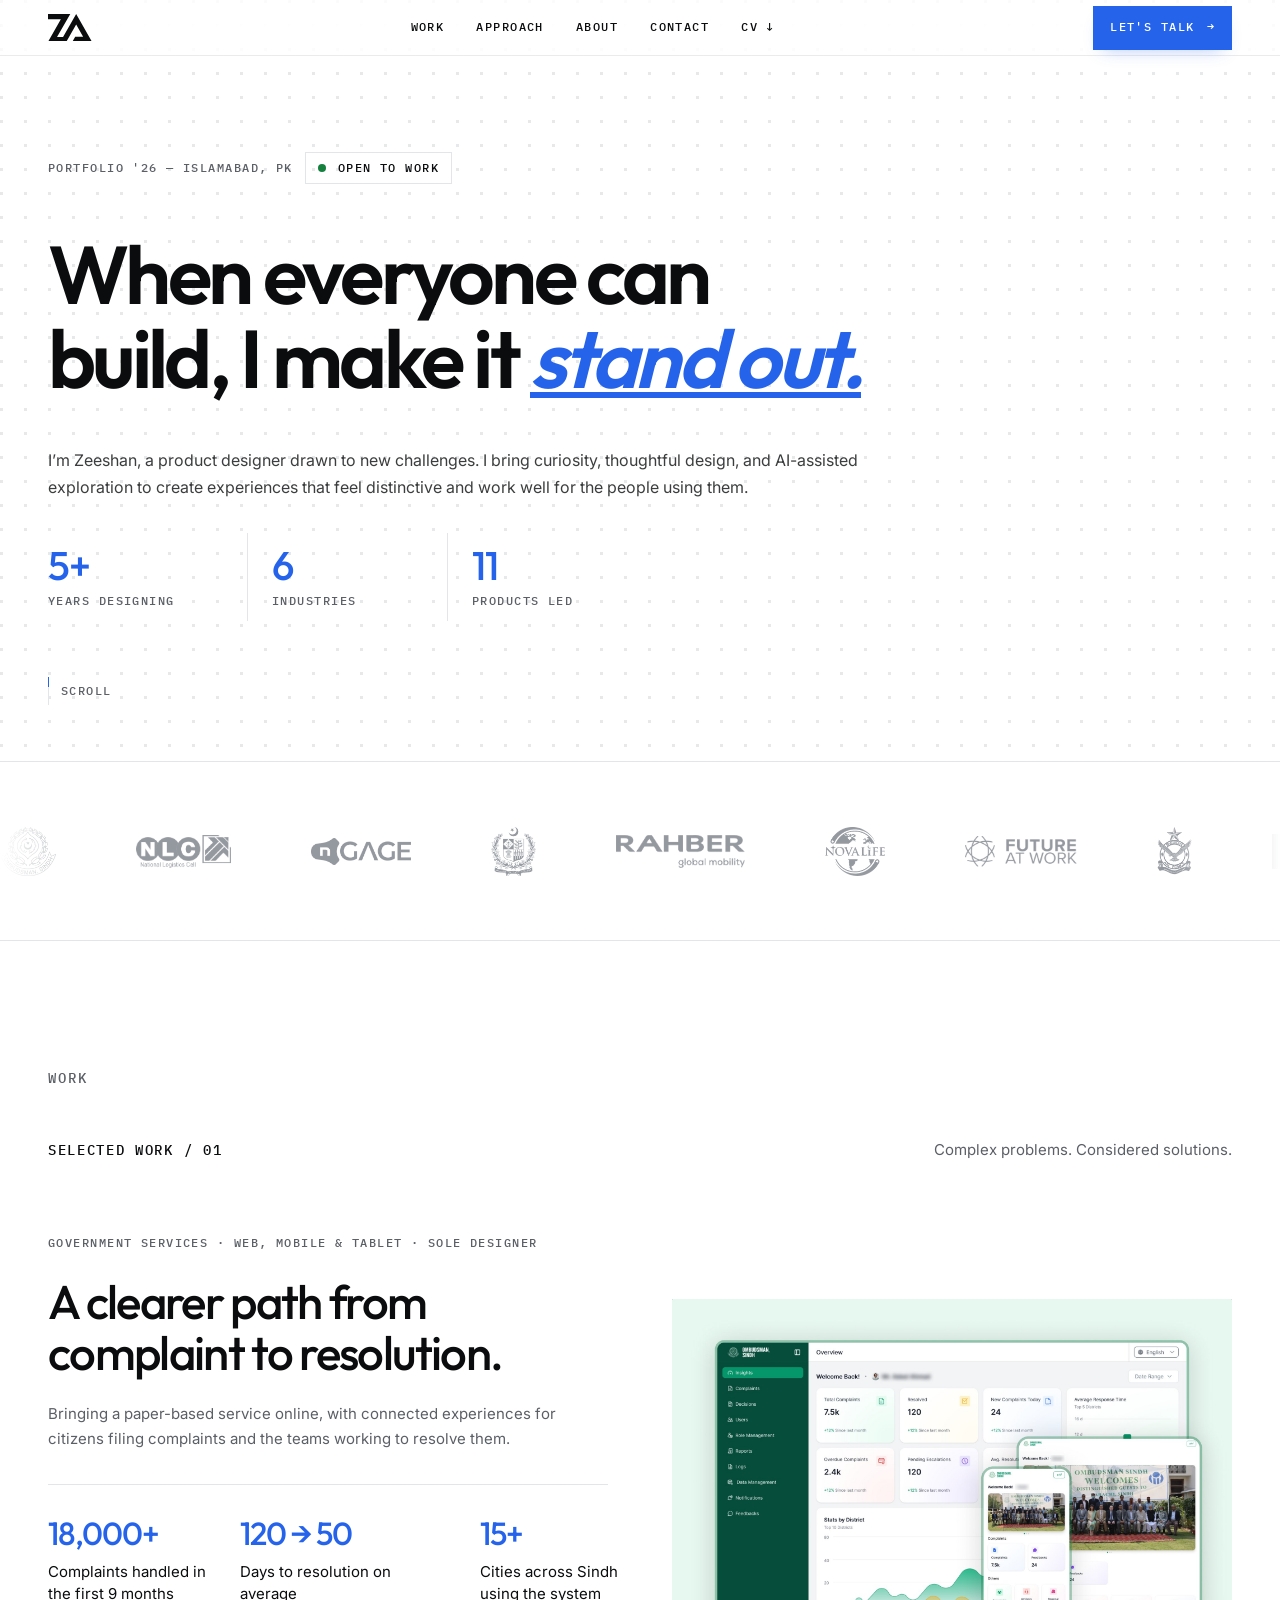
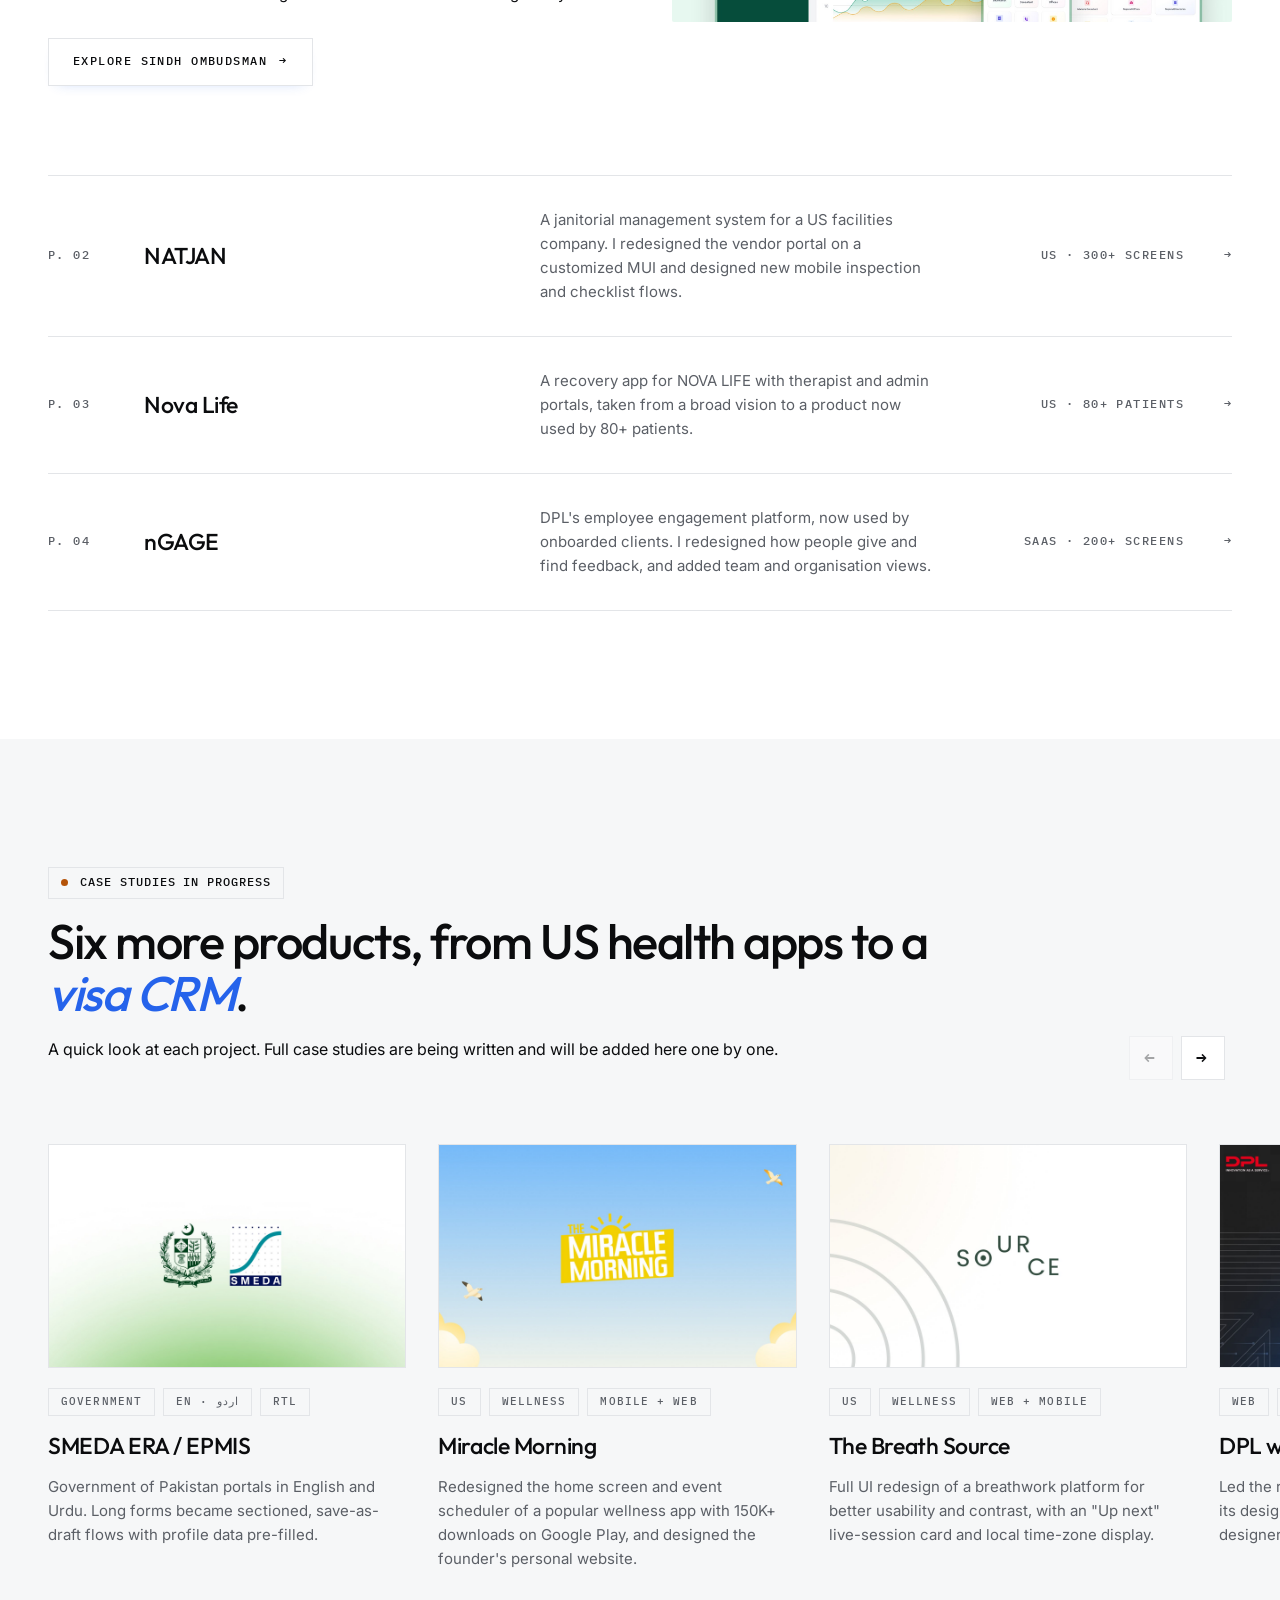
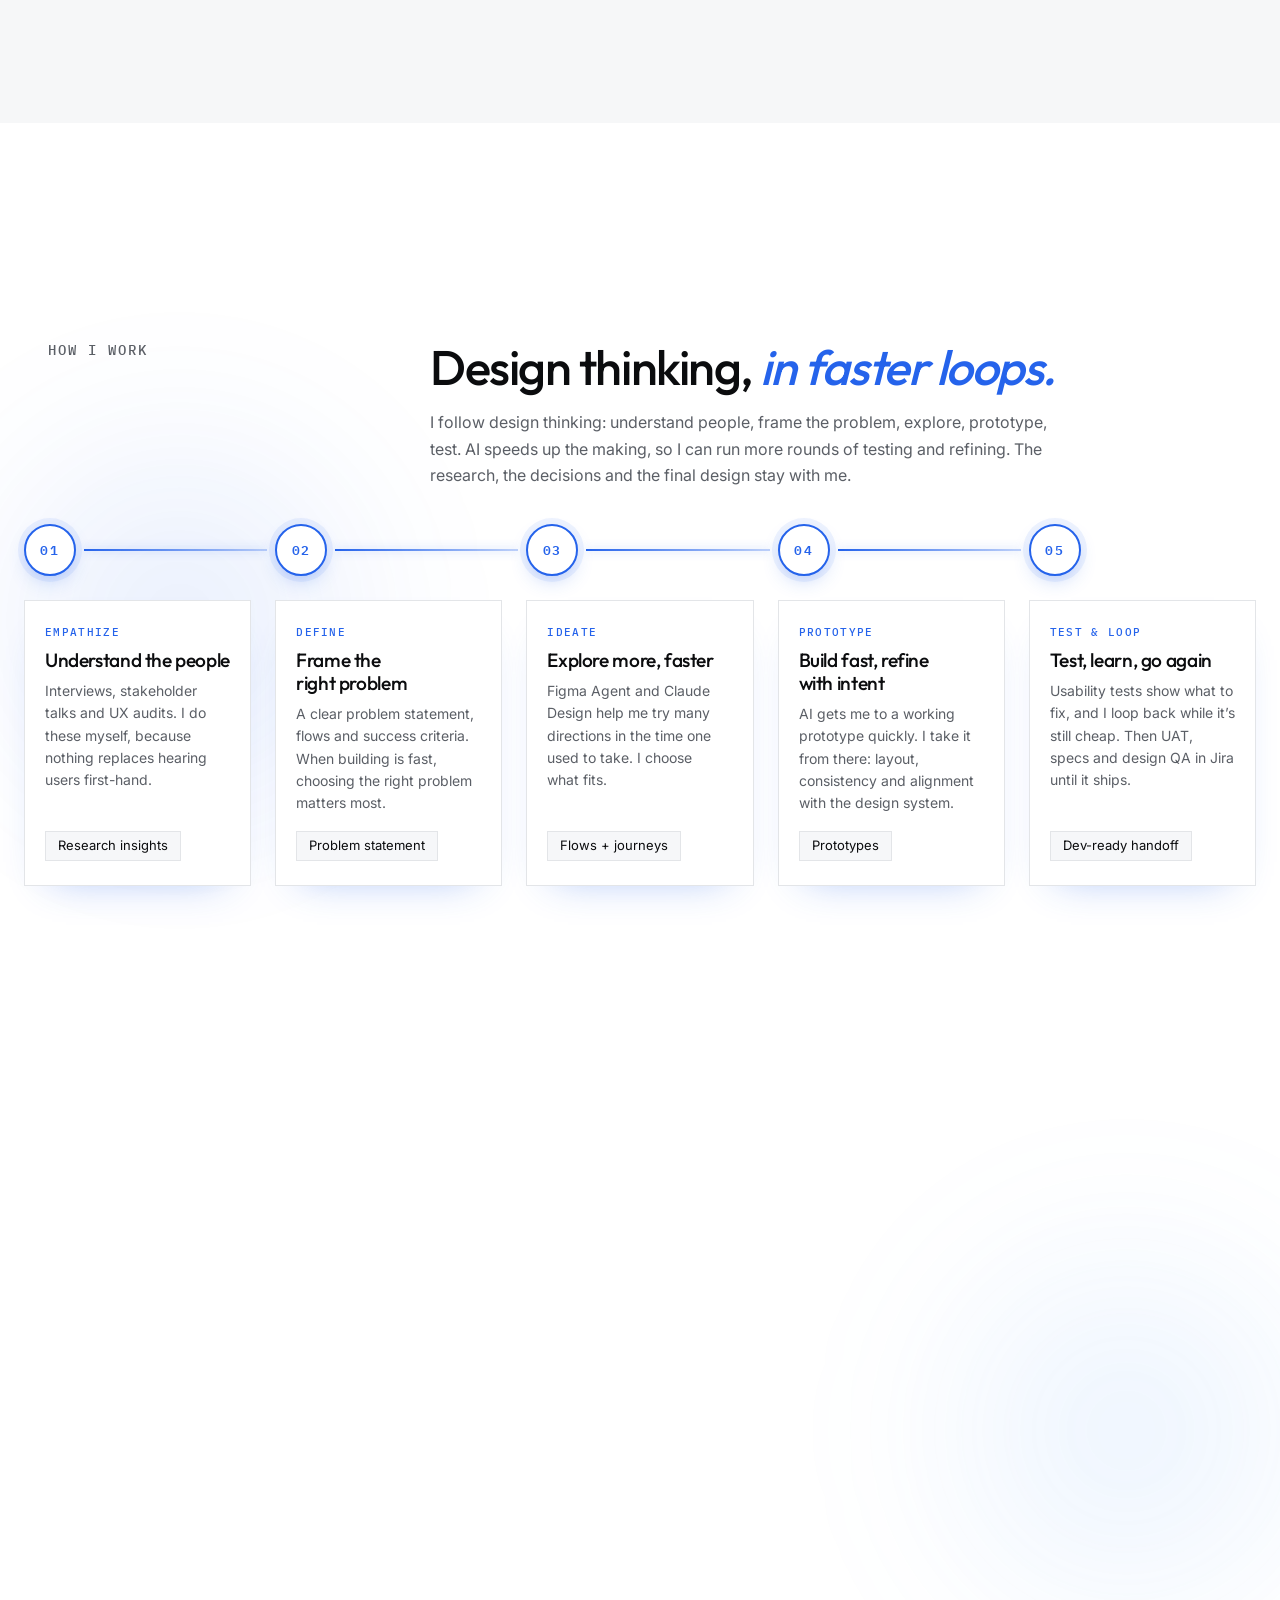
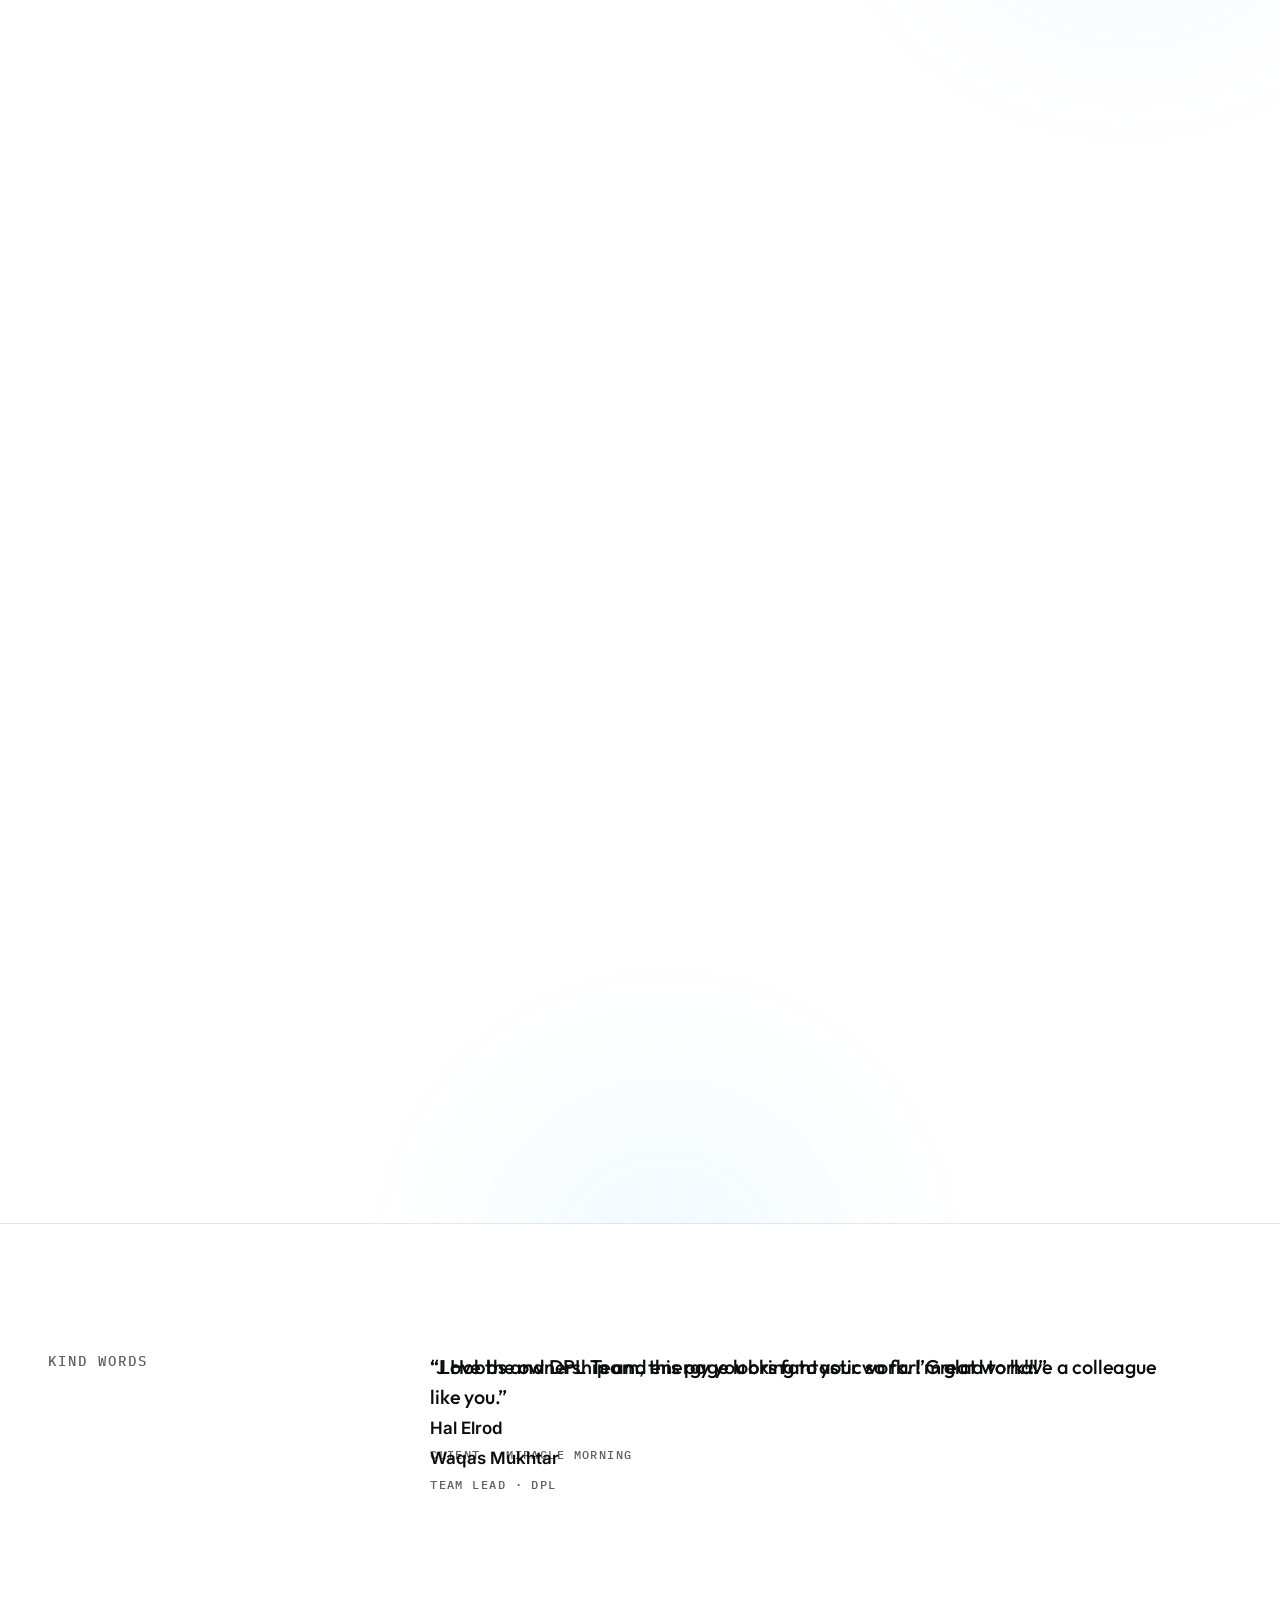
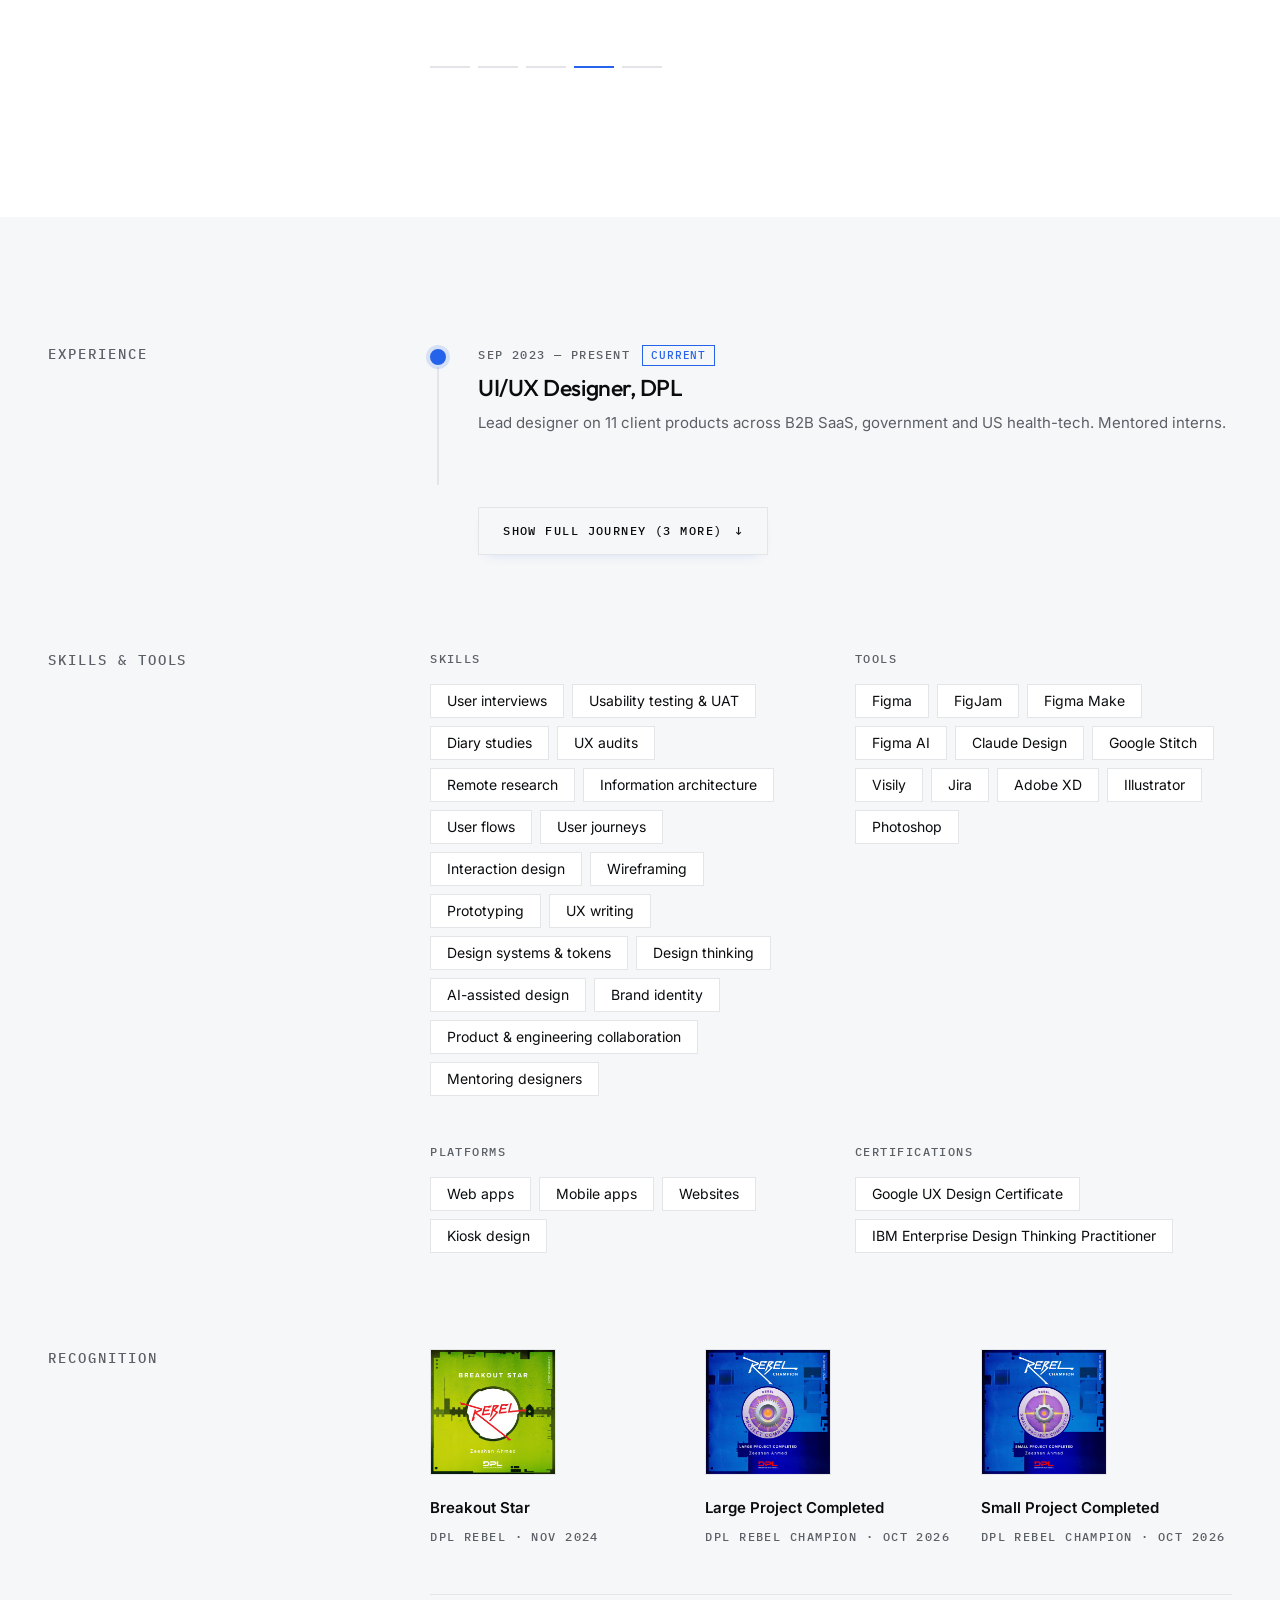
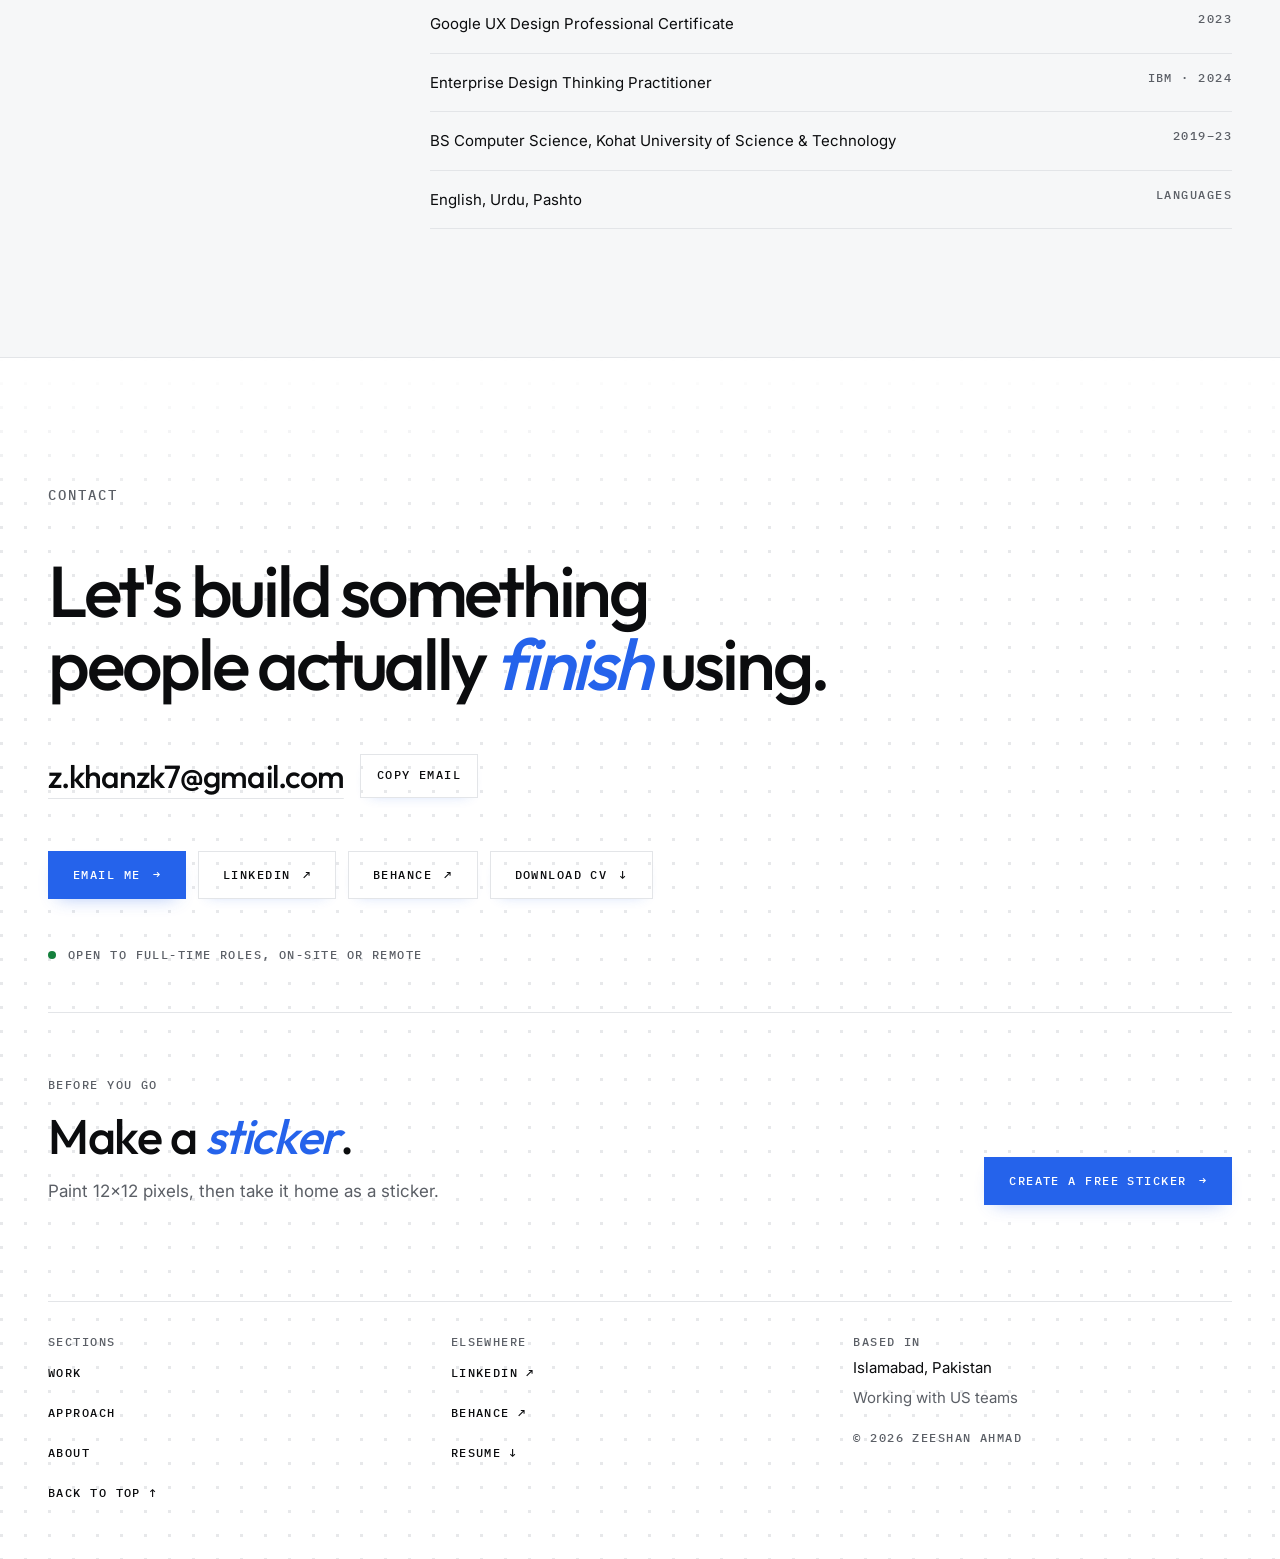
==== commit 2dd55af5: "Add files via upload" ====
--- a/index.html
+++ b/index.html
@@ -75,7 +75,7 @@
 <!-- LOGOS -->
 <section class="logo-band" aria-label="Brands I've worked with">
 
-<div class="logo-marquee"><ul class="logo-track"><li><img src="home-c09accf6.png" alt="Ombudsman Sindh" width="50" height="45" loading="lazy" style="height: 45px"></li><li><img src="home-b3b98510.png" alt="National Logistics Cell" width="88" height="30" loading="lazy" style="height: 30px"></li><li><img src="home-22499bb5.png" alt="nGAGE" width="91" height="24" loading="lazy" style="height: 24px"></li><li><img src="home-b165e9ec.png" alt="Government of Pakistan" width="40" height="45" loading="lazy" style="height: 45px"></li><li><img src="home-60ef9934.png" alt="Rahber Global Mobility" width="119" height="30" loading="lazy" style="height: 30px"></li><li><img src="home-e5778991.png" alt="Nova Life" width="54" height="45" loading="lazy" style="height: 45px"></li><li><img src="home-1832173c.png" alt="Future at Work" width="101" height="29" loading="lazy" style="height: 29px"></li><li><img src="home-4d403ed7.png" alt="Pakistan Air Force" width="32" height="45" loading="lazy" style="height: 45px"></li><li><img src="home-a9fc7cd1.png" alt="King Saud University" width="76" height="32" loading="lazy" style="height: 32px"></li><li><img src="home-b49300db.png" alt="The Miracle Morning" width="59" height="37" loading="lazy" style="height: 37px"></li><li><img src="home-384b5b0d.png" alt="SMEDA" width="34" height="40" loading="lazy" style="height: 40px"></li><li><img src="home-bfc29cd8.png" alt="The Breath Source" width="74" height="29" loading="lazy" style="height: 29px"></li><li><img src="home-9d249a1f.png" alt="Nashpati TV" width="46" height="37" loading="lazy" style="height: 37px"></li><li><img src="home-b7fa0756.png" alt="MENA Assistance" width="180" height="13" loading="lazy" style="height: 13px"></li></ul><ul class="logo-track" aria-hidden="true"><li><img src="home-c09accf6.png" alt="" width="50" height="45" loading="lazy" style="height: 45px"></li><li><img src="home-b3b98510.png" alt="" width="88" height="30" loading="lazy" style="height: 30px"></li><li><img src="home-22499bb5.png" alt="" width="91" height="24" loading="lazy" style="height: 24px"></li><li><img src="home-b165e9ec.png" alt="" width="40" height="45" loading="lazy" style="height: 45px"></li><li><img src="home-60ef9934.png" alt="" width="119" height="30" loading="lazy" style="height: 30px"></li><li><img src="home-e5778991.png" alt="" width="54" height="45" loading="lazy" style="height: 45px"></li><li><img src="home-1832173c.png" alt="" width="101" height="29" loading="lazy" style="height: 29px"></li><li><img src="home-4d403ed7.png" alt="" width="32" height="45" loading="lazy" style="height: 45px"></li><li><img src="home-a9fc7cd1.png" alt="" width="76" height="32" loading="lazy" style="height: 32px"></li><li><img src="home-b49300db.png" alt="" width="59" height="37" loading="lazy" style="height: 37px"></li><li><img src="home-384b5b0d.png" alt="" width="34" height="40" loading="lazy" style="height: 40px"></li><li><img src="home-bfc29cd8.png" alt="" width="74" height="29" loading="lazy" style="height: 29px"></li><li><img src="home-9d249a1f.png" alt="" width="46" height="37" loading="lazy" style="height: 37px"></li><li><img src="home-b7fa0756.png" alt="" width="180" height="13" loading="lazy" style="height: 13px"></li></ul></div>
+<div class="logo-marquee"><ul class="logo-track"><li><img src="home-sindh.png" alt="Ombudsman Sindh" width="50" height="45" loading="lazy" style="height: 45px"></li><li><img src="home-b3b98510.png" alt="National Logistics Cell" width="88" height="30" loading="lazy" style="height: 30px"></li><li><img src="home-22499bb5.png" alt="nGAGE" width="91" height="24" loading="lazy" style="height: 24px"></li><li><img src="home-gop.png" alt="Government of Pakistan" width="40" height="45" loading="lazy" style="height: 45px"></li><li><img src="home-60ef9934.png" alt="Rahber Global Mobility" width="119" height="30" loading="lazy" style="height: 30px"></li><li><img src="home-e5778991.png" alt="Nova Life" width="54" height="45" loading="lazy" style="height: 45px"></li><li><img src="home-1832173c.png" alt="Future at Work" width="101" height="29" loading="lazy" style="height: 29px"></li><li><img src="home-paf.png" alt="Pakistan Air Force" width="32" height="45" loading="lazy" style="height: 45px"></li><li><img src="home-a9fc7cd1.png" alt="King Saud University" width="76" height="32" loading="lazy" style="height: 32px"></li><li><img src="home-b49300db.png" alt="The Miracle Morning" width="59" height="37" loading="lazy" style="height: 37px"></li><li><img src="home-384b5b0d.png" alt="SMEDA" width="34" height="40" loading="lazy" style="height: 40px"></li><li><img src="home-bfc29cd8.png" alt="The Breath Source" width="74" height="29" loading="lazy" style="height: 29px"></li><li><img src="home-9d249a1f.png" alt="Nashpati TV" width="46" height="37" loading="lazy" style="height: 37px"></li><li><img src="home-b7fa0756.png" alt="MENA Assistance" width="180" height="13" loading="lazy" style="height: 13px"></li><li><img src="home-iathan.png" alt="iAthan" width="89" height="26" loading="lazy" style="height: 26px"></li><li><img src="home-tfgs.png" alt="The Facilities Group" width="77" height="36" loading="lazy" style="height: 36px"></li></ul><ul class="logo-track" aria-hidden="true"><li><img src="home-sindh.png" alt="" width="50" height="45" loading="lazy" style="height: 45px"></li><li><img src="home-b3b98510.png" alt="" width="88" height="30" loading="lazy" style="height: 30px"></li><li><img src="home-22499bb5.png" alt="" width="91" height="24" loading="lazy" style="height: 24px"></li><li><img src="home-gop.png" alt="" width="40" height="45" loading="lazy" style="height: 45px"></li><li><img src="home-60ef9934.png" alt="" width="119" height="30" loading="lazy" style="height: 30px"></li><li><img src="home-e5778991.png" alt="" width="54" height="45" loading="lazy" style="height: 45px"></li><li><img src="home-1832173c.png" alt="" width="101" height="29" loading="lazy" style="height: 29px"></li><li><img src="home-paf.png" alt="" width="32" height="45" loading="lazy" style="height: 45px"></li><li><img src="home-a9fc7cd1.png" alt="" width="76" height="32" loading="lazy" style="height: 32px"></li><li><img src="home-b49300db.png" alt="" width="59" height="37" loading="lazy" style="height: 37px"></li><li><img src="home-384b5b0d.png" alt="" width="34" height="40" loading="lazy" style="height: 40px"></li><li><img src="home-bfc29cd8.png" alt="" width="74" height="29" loading="lazy" style="height: 29px"></li><li><img src="home-9d249a1f.png" alt="" width="46" height="37" loading="lazy" style="height: 37px"></li><li><img src="home-b7fa0756.png" alt="" width="180" height="13" loading="lazy" style="height: 13px"></li><li><img src="home-iathan.png" alt="" width="89" height="26" loading="lazy" style="height: 26px"></li><li><img src="home-tfgs.png" alt="" width="77" height="36" loading="lazy" style="height: 36px"></li></ul></div>
 </section>
 
 <!-- ON THIS PAGE -->
@@ -254,7 +254,7 @@
 <h2 id="about-title" class="mono sec-label">Experience</h2>
 <div class="exp-journey">
 <ol class="journey-list">
-<li class="jr is-current"><span class="jr-dot" aria-hidden="true"></span><div class="jr-body"><span class="mono cv-when">Sep 2023 — Present <span class="jr-now mono">Current</span></span><h3 class="serif h-item">UI/UX Designer, DPL</h3><p class="muted" style="font-size: 15px">Lead designer on 11 client products across B2B SaaS, government and US health-tech. Mentored 2 interns.</p></div></li>
+<li class="jr is-current"><span class="jr-dot" aria-hidden="true"></span><div class="jr-body"><span class="mono cv-when">Sep 2023 — Present <span class="jr-now mono">Current</span></span><h3 class="serif h-item">UI/UX Designer, DPL</h3><p class="muted" style="font-size: 15px">Lead designer on 11 client products across B2B SaaS, government and US health-tech. Mentored interns.</p></div></li>
 <div class="jr-extra" data-exp-extra hidden>
 <li class="jr"><span class="jr-dot" aria-hidden="true"></span><div class="jr-body"><span class="mono cv-when">Mar 2022 — Apr 2023</span><h3 class="serif h-item">Product Designer, Cricstreamer</h3><p class="muted" style="font-size: 15px">Cricket streaming app from user research to high-fidelity prototypes, plus brand assets.</p></div></li>
 <li class="jr"><span class="jr-dot" aria-hidden="true"></span><div class="jr-body"><span class="mono cv-when">Aug 2021 — Apr 2022</span><h3 class="serif h-item">Product Designer, Workout Need</h3><p class="muted" style="font-size: 15px">End-to-end design of a fitness app and marketplace, plus brand identity.</p></div></li>
@@ -270,11 +270,19 @@
 <div class="kv">
 <div style="display: flex; flex-direction: column; gap: var(--space-4)">
 <h3 class="mono label">Skills</h3>
-<div class="chips"><span class="chip">User interviews</span><span class="chip">Usability testing &amp; UAT</span><span class="chip">Stakeholder workshops</span><span class="chip">Information architecture</span><span class="chip">User flows</span><span class="chip">Prototyping</span><span class="chip">Dashboards</span><span class="chip">UX writing</span><span class="chip">Design systems &amp; tokens</span><span class="chip">Bilingual LTR/RTL</span><span class="chip">Accessibility</span><span class="chip">Design QA</span></div>
+<div class="chips"><span class="chip">User interviews</span><span class="chip">Usability testing &amp; UAT</span><span class="chip">Diary studies</span><span class="chip">UX audits</span><span class="chip">Remote research</span><span class="chip">Information architecture</span><span class="chip">User flows</span><span class="chip">User journeys</span><span class="chip">Interaction design</span><span class="chip">Wireframing</span><span class="chip">Prototyping</span><span class="chip">UX writing</span><span class="chip">Design systems &amp; tokens</span><span class="chip">Design thinking</span><span class="chip">AI-assisted design</span><span class="chip">Brand identity</span><span class="chip">Product &amp; engineering collaboration</span><span class="chip">Mentoring designers</span></div>
 </div>
 <div style="display: flex; flex-direction: column; gap: var(--space-4)">
 <h3 class="mono label">Tools</h3>
-<div class="chips"><span class="chip">Figma</span><span class="chip">Dev Mode</span><span class="chip">FigJam</span><span class="chip">Figma Make</span><span class="chip">Figma AI</span><span class="chip">Claude Design</span><span class="chip">Miro</span><span class="chip">Jira</span><span class="chip">Google Stitch</span><span class="chip">Visily</span><span class="chip">Adobe XD</span><span class="chip">Illustrator</span><span class="chip">Photoshop</span></div>
+<div class="chips"><span class="chip">Figma</span><span class="chip">FigJam</span><span class="chip">Figma Make</span><span class="chip">Figma AI</span><span class="chip">Claude Design</span><span class="chip">Google Stitch</span><span class="chip">Visily</span><span class="chip">Jira</span><span class="chip">Adobe XD</span><span class="chip">Illustrator</span><span class="chip">Photoshop</span></div>
+</div>
+<div style="display: flex; flex-direction: column; gap: var(--space-4)">
+<h3 class="mono label">Platforms</h3>
+<div class="chips"><span class="chip">Web apps</span><span class="chip">Mobile apps</span><span class="chip">Websites</span><span class="chip">Kiosk design</span></div>
+</div>
+<div style="display: flex; flex-direction: column; gap: var(--space-4)">
+<h3 class="mono label">Certifications</h3>
+<div class="chips"><span class="chip">Google UX Design Certificate</span><span class="chip">IBM Enterprise Design Thinking Practitioner</span></div>
 </div>
 </div>
 </div>
--- a/style.css
+++ b/style.css
@@ -1138,6 +1138,10 @@
 .p-rail-btn:hover:not(:disabled){border-color:var(--text);background:var(--text);color:var(--bg)}
 .p-rail-btn:focus-visible{outline:2px solid var(--signal-ink);outline-offset:2px}
 .p-rail-btn:disabled{opacity:.35;cursor:default}
+/* Logo band: logos 10% larger, wider gaps */
+.logo-track li{height:50px;padding-right:80px}
+.logo-track img{zoom:1.1}
+@container page (max-width:720px){.logo-track li{height:40px;padding-right:48px}.logo-track img{zoom:1;transform:scale(.88)}}
 /* Hero stats: cards sized to their content instead of stretching across the row */
 @container page (min-width:721px){.hero .stats{grid-template-columns:repeat(3,minmax(200px,max-content))}.hero .stats>.stat{padding-right:var(--space-12)}}
 /* Sticker maker v2: 12x12 grid, tool column, 512px download */
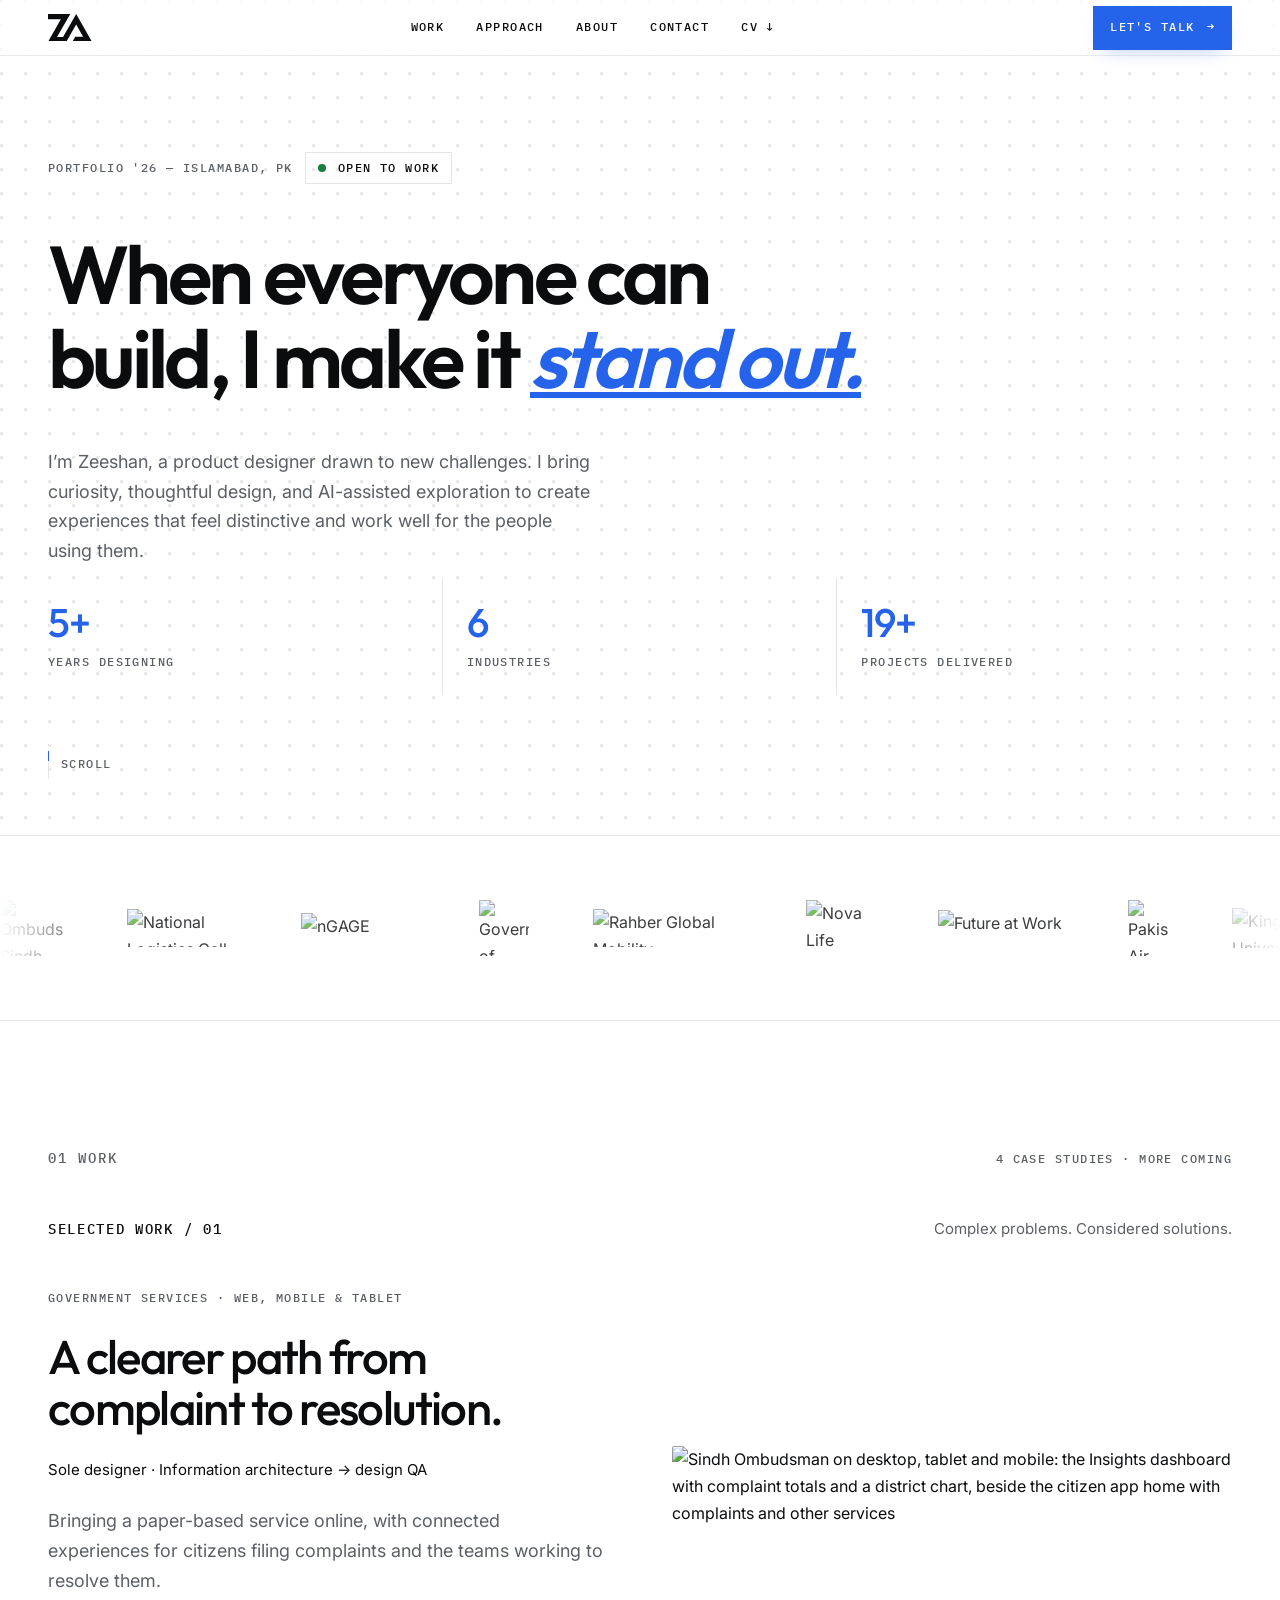
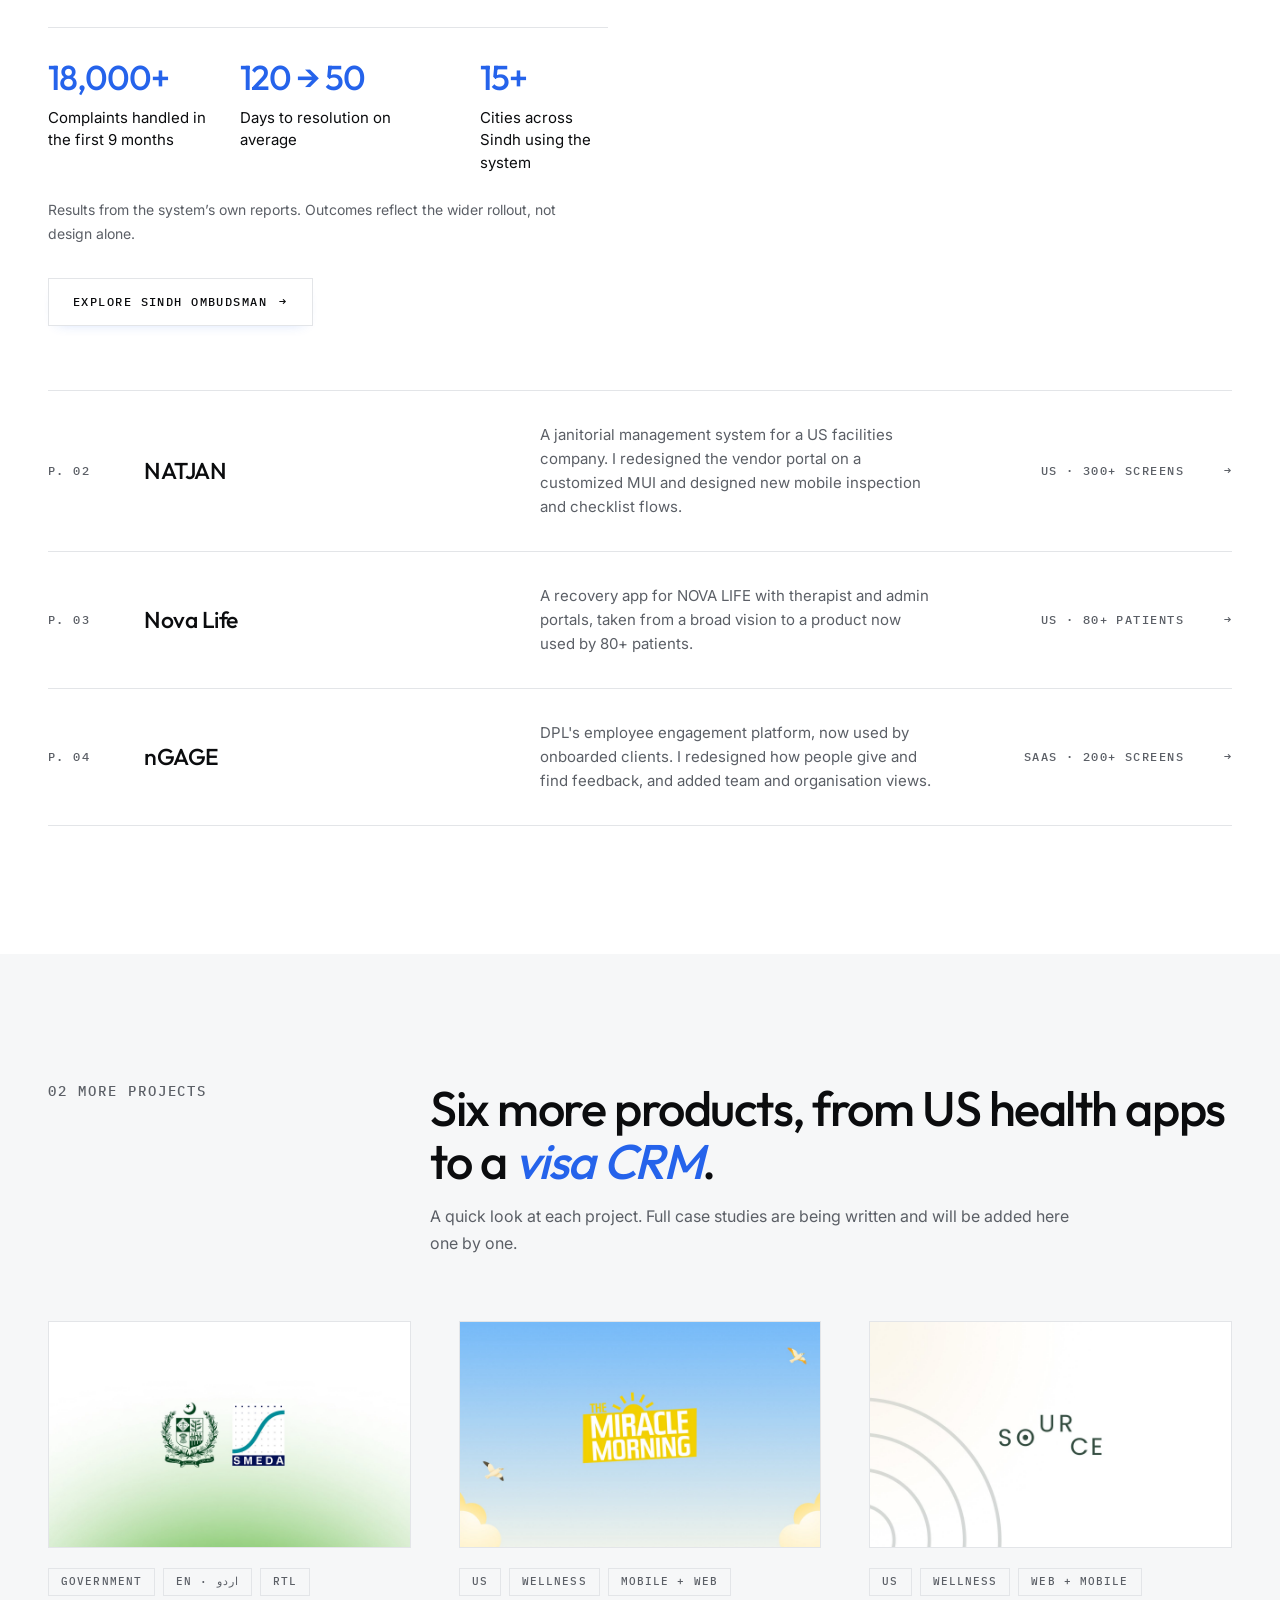
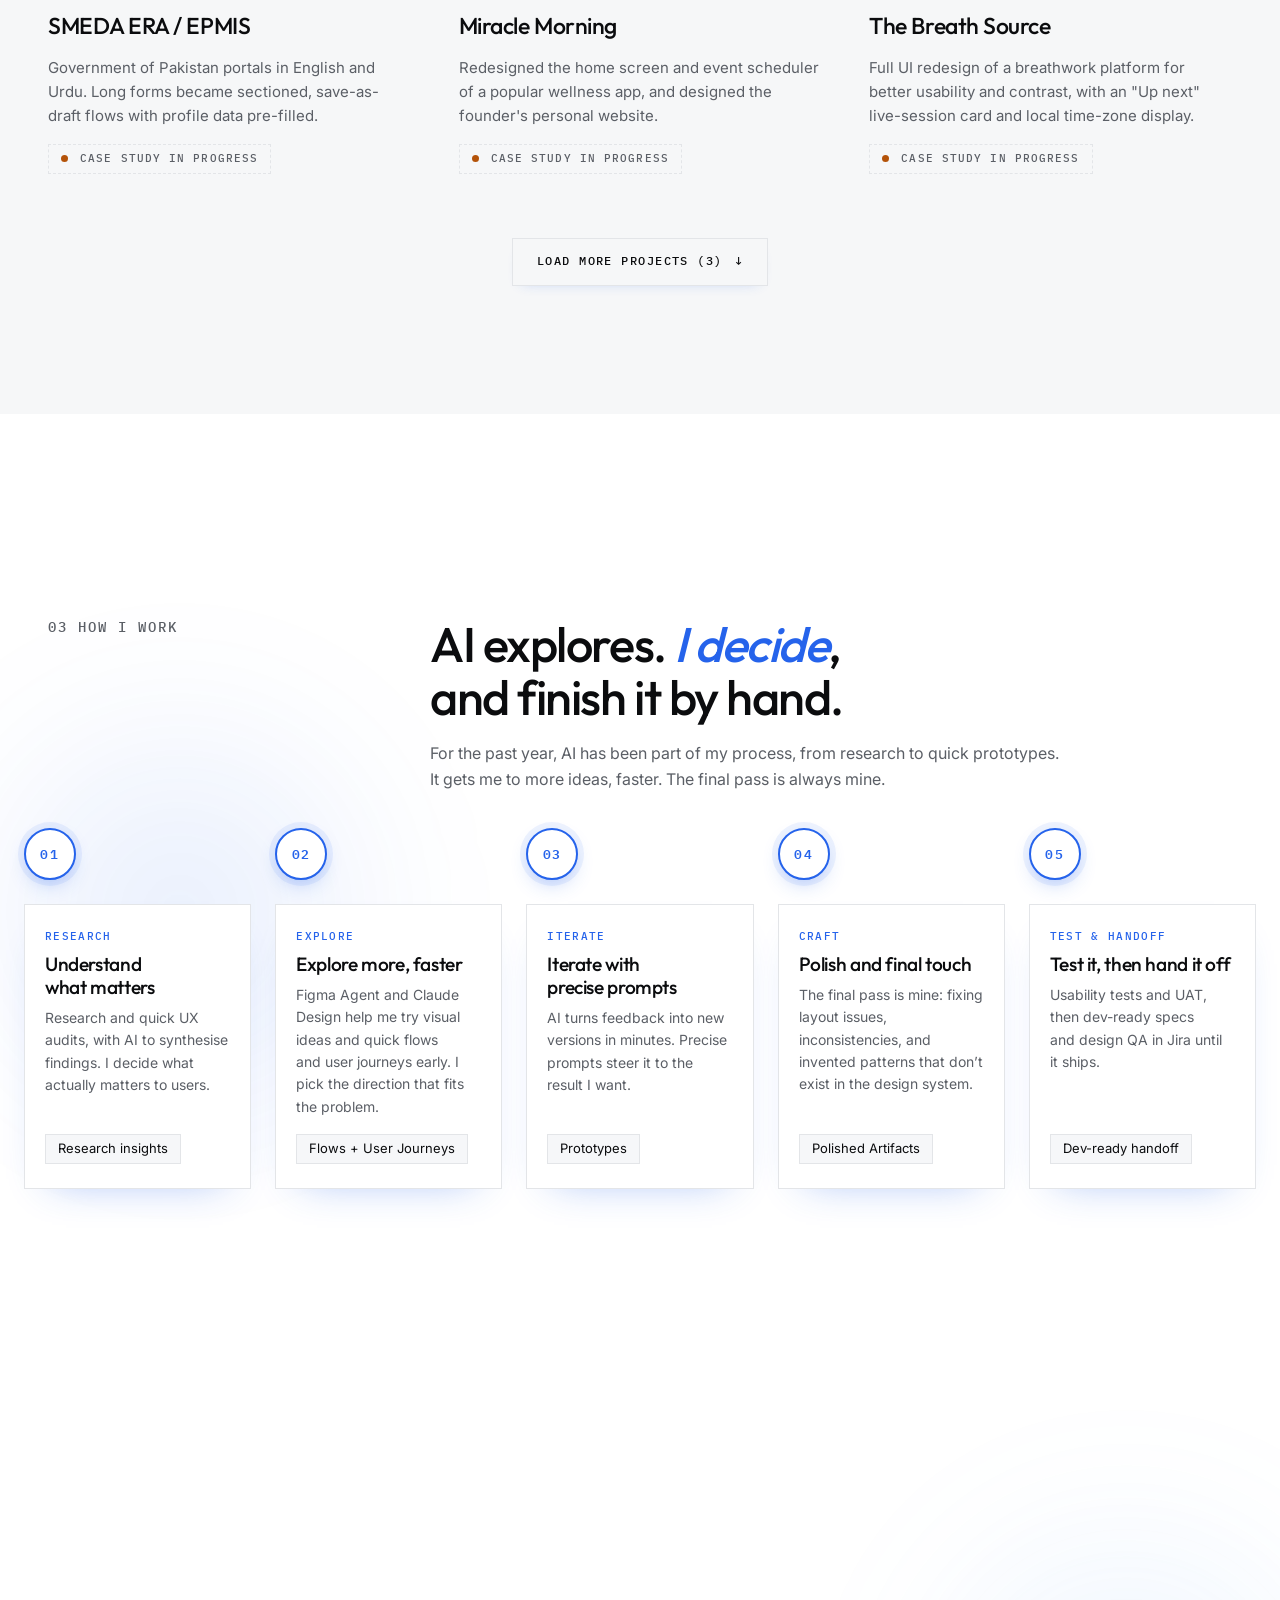
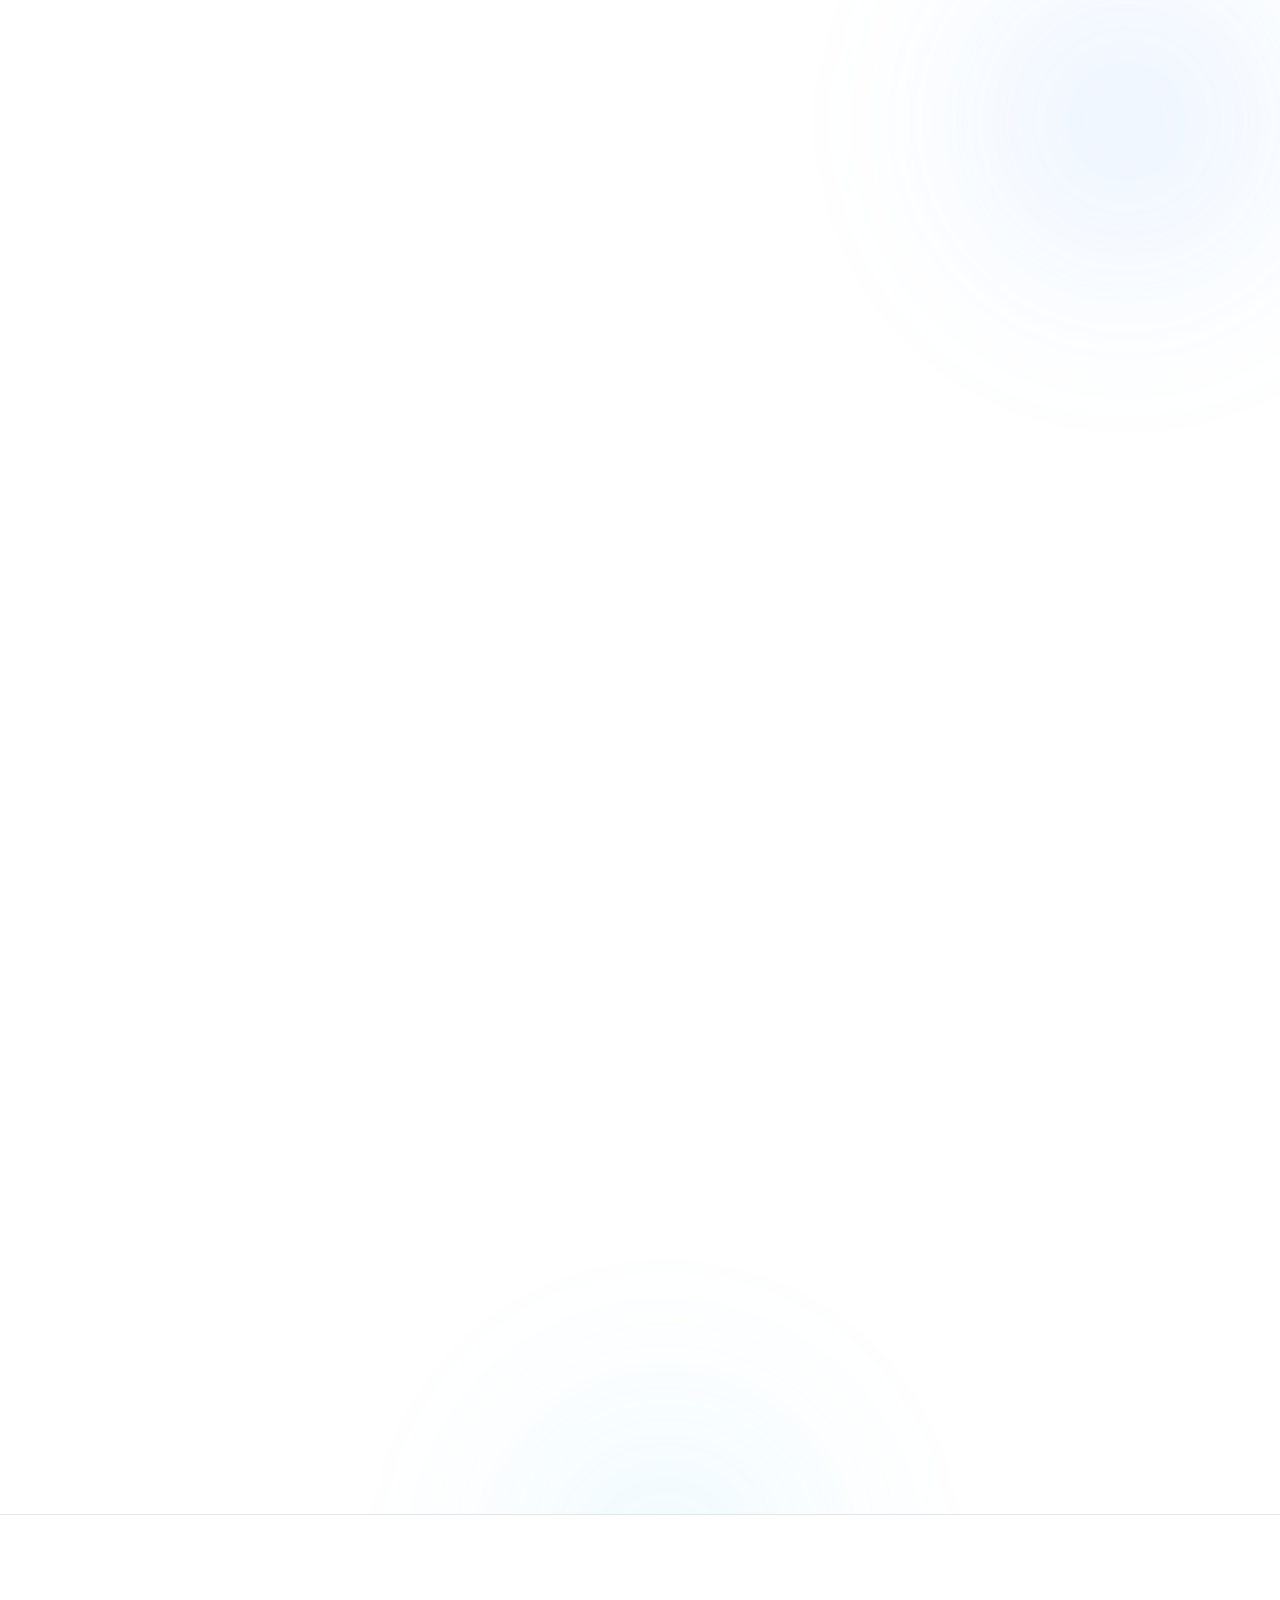
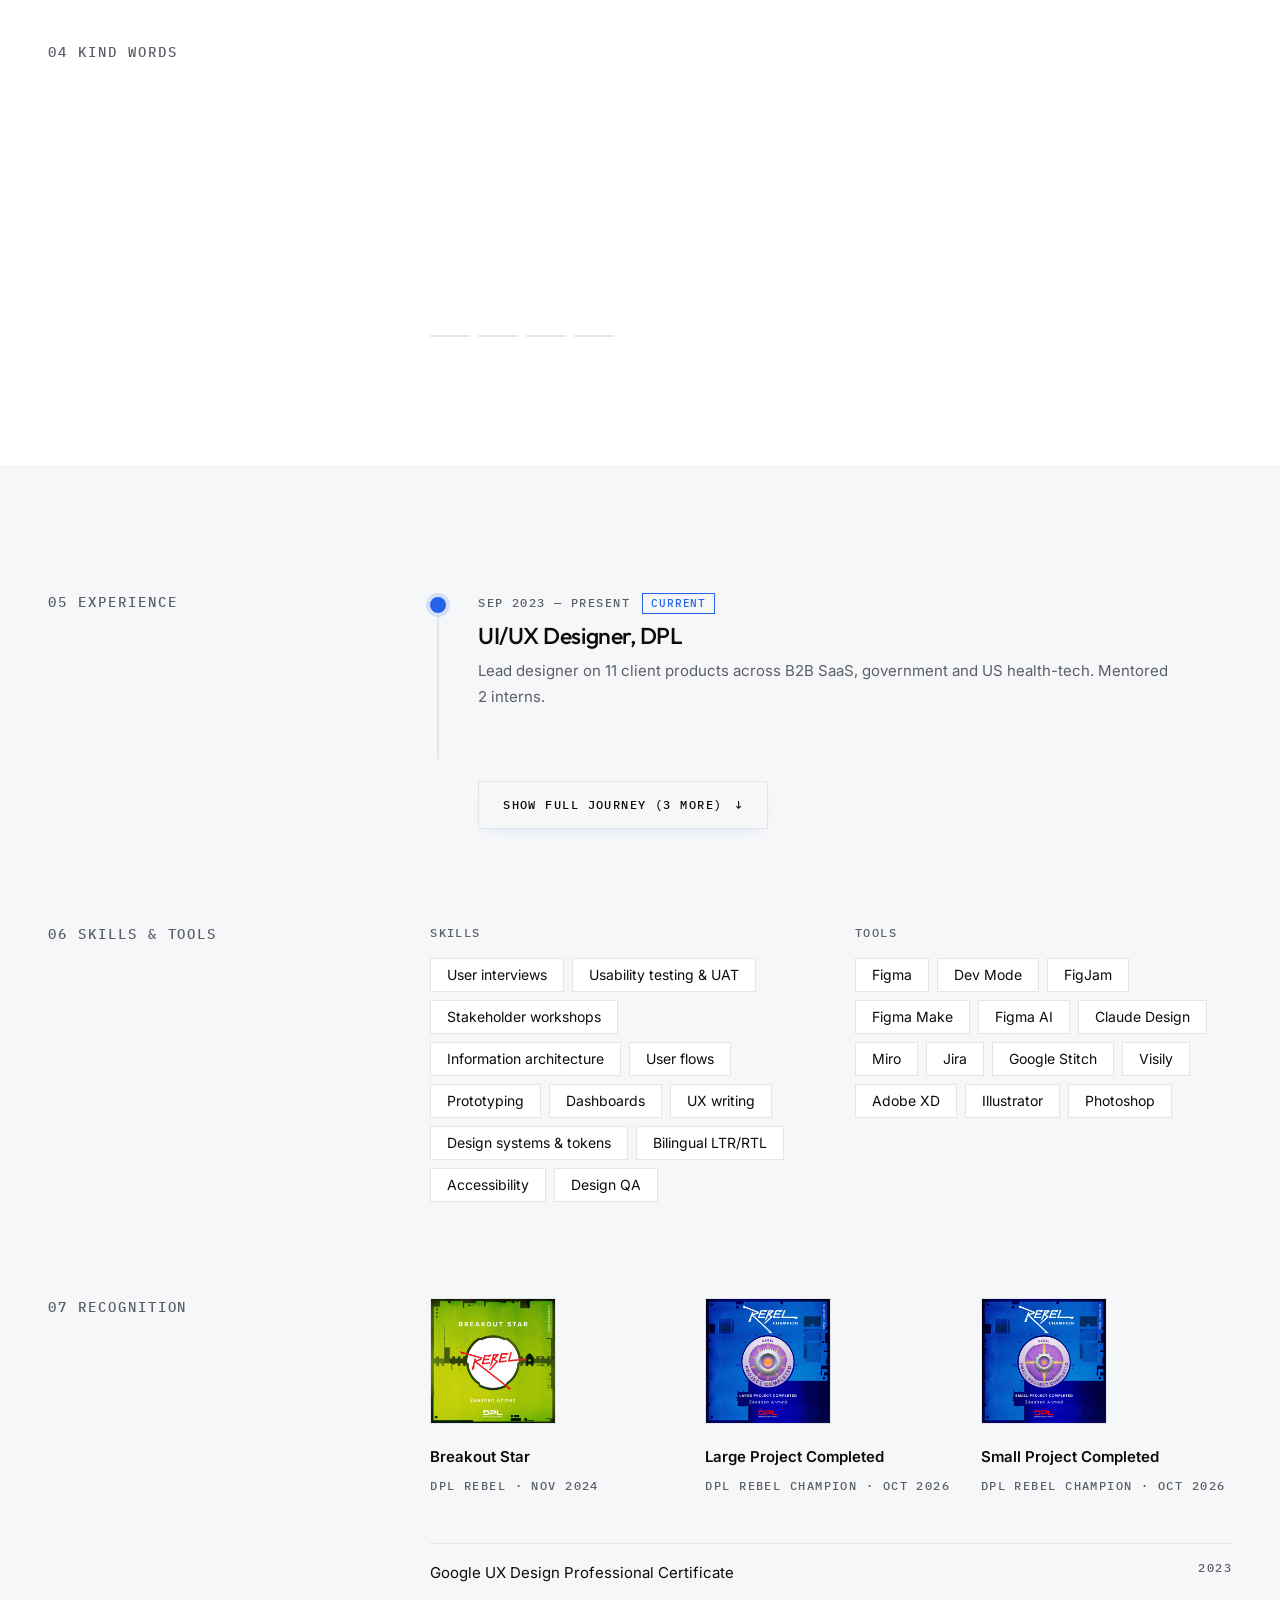
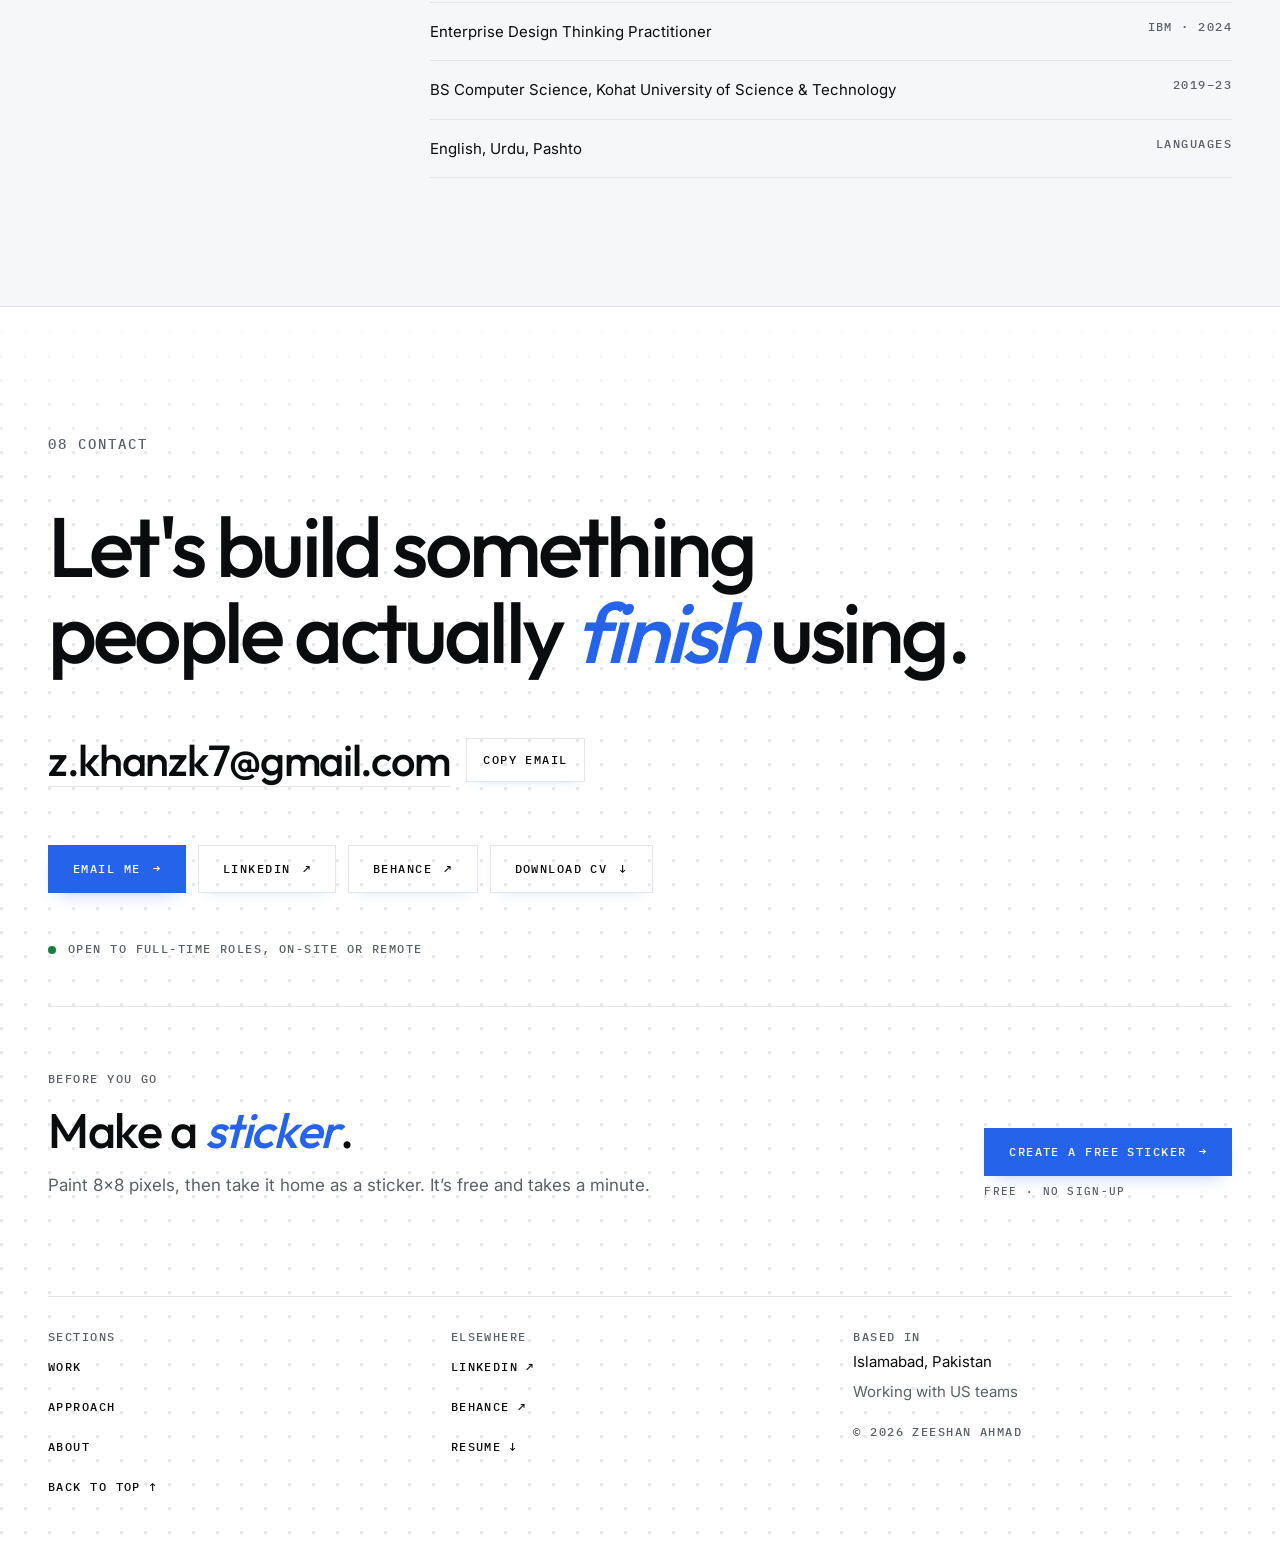
==== commit e1535f3a: "Add files via upload" ====
--- a/index.html
+++ b/index.html
@@ -55,27 +55,22 @@
 </div>
 <h1 id="hero-title" class="serif h-display hero-title" aria-label="When everyone can build, I make it stand out."><span class="w" aria-hidden="true" style="--i: 0">When</span> <span class="w" aria-hidden="true" style="--i: 1">everyone</span> <span class="w" aria-hidden="true" style="--i: 2">can</span> <span class="w" aria-hidden="true" style="--i: 3">build,</span> <span class="w" aria-hidden="true" style="--i: 4">I</span> <span class="w" aria-hidden="true" style="--i: 5">make</span> <span class="w" aria-hidden="true" style="--i: 6">it</span> <span class="w" aria-hidden="true" style="--i: 7"><em class="draw">stand out.</em></span></h1>
 <div style="box-sizing: border-box; display: flex; flex-direction: column; gap: 12px"><div class="hero-foot">
-
-
-<p style="margin: 0; width: 845px; margin-bottom: 20px; color: #0B0C0ECC">I’m Zeeshan, a product designer drawn to new challenges. I bring curiosity, thoughtful design, and AI-assisted exploration to create experiences that feel distinctive and work well for the people using them.</p></div><dl class="stats reveal" style="margin: 0px; width: 100%; border-style: none">
+<p class="enter-late" style="max-width: 600px; font-size: 18px; line-height: 1.65; color: var(--muted)">I’m Zeeshan, a product designer drawn to new challenges. I bring curiosity, thoughtful design, and AI-assisted exploration to create experiences that feel distinctive and work well for the people using them.</p>
+
+</div><dl class="stats reveal" style="margin: 0px; width: 100%; border-style: none">
 <div class="stat"><dt class="mono label" style="order: 2">Years designing</dt><dd class="serif stat-num" style="margin: 0; color: var(--signal-ink); font-size: 40px">5+</dd></div>
 <div class="stat"><dt class="mono label" style="order: 2">Industries</dt><dd class="serif stat-num" style="margin: 0; color: var(--signal-ink); font-size: 40px">6</dd></div>
-<div class="stat"><dt class="mono label" style="order: 2">Products led</dt><dd class="serif stat-num" style="margin: 0; color: var(--signal-ink); font-size: 40px">11</dd></div>
+<div class="stat"><dt class="mono label" style="order: 2">Projects delivered</dt><dd class="serif stat-num" style="margin: 0; color: var(--signal-ink); font-size: 40px">19+</dd></div>
 
 </dl></div>
 <a class="scroll-cue mono label enter-late" href="#work"><span class="cue-line" aria-hidden="true"></span>Scroll</a>
 </div>
 </section>
 
-<!-- STATS -->
-<section class="wrap" aria-label="At a glance">
-
-</section>
-
 <!-- LOGOS -->
 <section class="logo-band" aria-label="Brands I've worked with">
 
-<div class="logo-marquee"><ul class="logo-track"><li><img src="home-sindh.png" alt="Ombudsman Sindh" width="50" height="45" loading="lazy" style="height: 45px"></li><li><img src="home-b3b98510.png" alt="National Logistics Cell" width="88" height="30" loading="lazy" style="height: 30px"></li><li><img src="home-22499bb5.png" alt="nGAGE" width="91" height="24" loading="lazy" style="height: 24px"></li><li><img src="home-gop.png" alt="Government of Pakistan" width="40" height="45" loading="lazy" style="height: 45px"></li><li><img src="home-60ef9934.png" alt="Rahber Global Mobility" width="119" height="30" loading="lazy" style="height: 30px"></li><li><img src="home-e5778991.png" alt="Nova Life" width="54" height="45" loading="lazy" style="height: 45px"></li><li><img src="home-1832173c.png" alt="Future at Work" width="101" height="29" loading="lazy" style="height: 29px"></li><li><img src="home-paf.png" alt="Pakistan Air Force" width="32" height="45" loading="lazy" style="height: 45px"></li><li><img src="home-a9fc7cd1.png" alt="King Saud University" width="76" height="32" loading="lazy" style="height: 32px"></li><li><img src="home-b49300db.png" alt="The Miracle Morning" width="59" height="37" loading="lazy" style="height: 37px"></li><li><img src="home-384b5b0d.png" alt="SMEDA" width="34" height="40" loading="lazy" style="height: 40px"></li><li><img src="home-bfc29cd8.png" alt="The Breath Source" width="74" height="29" loading="lazy" style="height: 29px"></li><li><img src="home-9d249a1f.png" alt="Nashpati TV" width="46" height="37" loading="lazy" style="height: 37px"></li><li><img src="home-b7fa0756.png" alt="MENA Assistance" width="180" height="13" loading="lazy" style="height: 13px"></li><li><img src="home-iathan.png" alt="iAthan" width="89" height="26" loading="lazy" style="height: 26px"></li><li><img src="home-tfgs.png" alt="The Facilities Group" width="77" height="36" loading="lazy" style="height: 36px"></li></ul><ul class="logo-track" aria-hidden="true"><li><img src="home-sindh.png" alt="" width="50" height="45" loading="lazy" style="height: 45px"></li><li><img src="home-b3b98510.png" alt="" width="88" height="30" loading="lazy" style="height: 30px"></li><li><img src="home-22499bb5.png" alt="" width="91" height="24" loading="lazy" style="height: 24px"></li><li><img src="home-gop.png" alt="" width="40" height="45" loading="lazy" style="height: 45px"></li><li><img src="home-60ef9934.png" alt="" width="119" height="30" loading="lazy" style="height: 30px"></li><li><img src="home-e5778991.png" alt="" width="54" height="45" loading="lazy" style="height: 45px"></li><li><img src="home-1832173c.png" alt="" width="101" height="29" loading="lazy" style="height: 29px"></li><li><img src="home-paf.png" alt="" width="32" height="45" loading="lazy" style="height: 45px"></li><li><img src="home-a9fc7cd1.png" alt="" width="76" height="32" loading="lazy" style="height: 32px"></li><li><img src="home-b49300db.png" alt="" width="59" height="37" loading="lazy" style="height: 37px"></li><li><img src="home-384b5b0d.png" alt="" width="34" height="40" loading="lazy" style="height: 40px"></li><li><img src="home-bfc29cd8.png" alt="" width="74" height="29" loading="lazy" style="height: 29px"></li><li><img src="home-9d249a1f.png" alt="" width="46" height="37" loading="lazy" style="height: 37px"></li><li><img src="home-b7fa0756.png" alt="" width="180" height="13" loading="lazy" style="height: 13px"></li><li><img src="home-iathan.png" alt="" width="89" height="26" loading="lazy" style="height: 26px"></li><li><img src="home-tfgs.png" alt="" width="77" height="36" loading="lazy" style="height: 36px"></li></ul></div>
+<div class="logo-marquee"><ul class="logo-track"><li><img src="logo-ombudsman-sindh.png" alt="Ombudsman Sindh" width="63" height="56" loading="lazy" style="height: 56px"></li><li><img src="logo-national-logistics-cell.png" alt="National Logistics Cell" width="110" height="38" loading="lazy" style="height: 38px"></li><li><img src="logo-ngage.png" alt="nGAGE" width="114" height="30" loading="lazy" style="height: 30px"></li><li><img src="logo-government-of-pakistan.png" alt="Government of Pakistan" width="50" height="56" loading="lazy" style="height: 56px"></li><li><img src="logo-rahber-global-mobility.png" alt="Rahber Global Mobility" width="149" height="38" loading="lazy" style="height: 38px"></li><li><img src="logo-nova-life.png" alt="Nova Life" width="68" height="56" loading="lazy" style="height: 56px"></li><li><img src="logo-future-at-work.png" alt="Future at Work" width="126" height="36" loading="lazy" style="height: 36px"></li><li><img src="logo-pakistan-air-force.png" alt="Pakistan Air Force" width="40" height="56" loading="lazy" style="height: 56px"></li><li><img src="logo-king-saud-university.png" alt="King Saud University" width="95" height="40" loading="lazy" style="height: 40px"></li><li><img src="logo-the-miracle-morning.png" alt="The Miracle Morning" width="74" height="46" loading="lazy" style="height: 46px"></li><li><img src="logo-smeda.png" alt="SMEDA" width="43" height="50" loading="lazy" style="height: 50px"></li><li><img src="logo-the-breath-source.png" alt="The Breath Source" width="92" height="36" loading="lazy" style="height: 36px"></li><li><img src="logo-nashpati-tv.png" alt="Nashpati TV" width="57" height="46" loading="lazy" style="height: 46px"></li><li><img src="logo-mena-assistance.png" alt="MENA Assistance" width="225" height="16" loading="lazy" style="height: 16px"></li></ul><ul class="logo-track" aria-hidden="true"><li><img src="logo-ombudsman-sindh.png" alt="" width="63" height="56" loading="lazy" style="height: 56px"></li><li><img src="logo-national-logistics-cell.png" alt="" width="110" height="38" loading="lazy" style="height: 38px"></li><li><img src="logo-ngage.png" alt="" width="114" height="30" loading="lazy" style="height: 30px"></li><li><img src="logo-government-of-pakistan.png" alt="" width="50" height="56" loading="lazy" style="height: 56px"></li><li><img src="logo-rahber-global-mobility.png" alt="" width="149" height="38" loading="lazy" style="height: 38px"></li><li><img src="logo-nova-life.png" alt="" width="68" height="56" loading="lazy" style="height: 56px"></li><li><img src="logo-future-at-work.png" alt="" width="126" height="36" loading="lazy" style="height: 36px"></li><li><img src="logo-pakistan-air-force.png" alt="" width="40" height="56" loading="lazy" style="height: 56px"></li><li><img src="logo-king-saud-university.png" alt="" width="95" height="40" loading="lazy" style="height: 40px"></li><li><img src="logo-the-miracle-morning.png" alt="" width="74" height="46" loading="lazy" style="height: 46px"></li><li><img src="logo-smeda.png" alt="" width="43" height="50" loading="lazy" style="height: 50px"></li><li><img src="logo-the-breath-source.png" alt="" width="92" height="36" loading="lazy" style="height: 36px"></li><li><img src="logo-nashpati-tv.png" alt="" width="57" height="46" loading="lazy" style="height: 46px"></li><li><img src="logo-mena-assistance.png" alt="" width="225" height="16" loading="lazy" style="height: 16px"></li></ul></div>
 </section>
 
 <!-- ON THIS PAGE -->
@@ -85,56 +80,58 @@
 <section id="work" class="section" aria-labelledby="work-title" style="border-top: 0; padding-top: var(--space-32)">
 <div class="wrap" style="display: flex; flex-direction: column; gap: var(--space-12)">
 <div style="display: flex; justify-content: space-between; align-items: baseline; gap: var(--space-6); flex-wrap: wrap">
-<h2 id="work-title" class="mono sec-label">Work</h2>
+<h2 id="work-title" class="mono sec-label">01 <i></i> Work</h2>
+<span class="mono label">4 case studies · more coming</span>
 </div>
 <div class="work-grid">
 <article id="sf-sindh" class="sf reveal" aria-labelledby="sf-title">
 <div class="sf-top"><p class="mono sf-kicker">Selected work / 01</p><p class="sf-tagline">Complex problems. Considered solutions.</p></div>
 <div class="sf-body">
 <div class="sf-copy">
-<p class="mono label sf-eyebrow">Government services · Web, mobile &amp; tablet&nbsp;<span style="letter-spacing: 1.44px">·&nbsp;</span><span style="letter-spacing: 1.44px">Sole designer</span></p>
+<p class="mono label sf-eyebrow">Government services · Web, mobile &amp; tablet</p>
 <h3 id="sf-title" class="serif sf-title">A clearer path from complaint to resolution.</h3>
-
-<p class="sf-lead" style="font-size: 15px">Bringing a paper-based service online, with connected experiences for citizens filing complaints and the teams working to resolve them.</p>
+<p class="sf-role">Sole designer · Information architecture → design QA</p>
+<p class="sf-lead">Bringing a paper-based service online, with connected experiences for citizens filing complaints and the teams working to resolve them.</p>
 <dl class="sf-stats">
-<div><dt class="sf-lab" style="font-size: 15px">Complaints handled in the first 9 months</dt><dd class="serif sf-num" style="font-size: 32px">18,000+</dd></div>
-<div><dt class="sf-lab" style="font-size: 15px">Days to resolution on average</dt><dd class="serif sf-num" style="font-size: 32px">120 → 50</dd></div>
-<div><dt class="sf-lab" style="font-size: 15px; width: 146px">Cities across Sindh using the system</dt><dd class="serif sf-num" style="font-size: 32px">15+</dd></div>
+<div><dt class="sf-lab">Complaints handled in the first 9 months</dt><dd class="serif sf-num">18,000+</dd></div>
+<div><dt class="sf-lab">Days to resolution on average</dt><dd class="serif sf-num">120 → 50</dd></div>
+<div><dt class="sf-lab">Cities across Sindh using the system</dt><dd class="serif sf-num">15+</dd></div>
 </dl>
+<p class="sf-note">Results from the system’s own reports. Outcomes reflect the wider rollout, not design alone.</p>
 <a class="btn mono" href="sindh-ombudsman.html" style="align-self: flex-start; margin-top: var(--space-2)">Explore Sindh Ombudsman <span class="arr arr-r" aria-hidden="true">→</span></a>
 </div>
-<div class="sf-visual" style="padding: 0; background: none; justify-content: center; height: 500px">
-<div class="sf-stage" style="padding: 0"><img src="home-754c59a9.jpg" alt="Sindh Ombudsman on desktop, tablet and mobile: the Insights dashboard with complaint totals and a district chart, beside the citizen app home with complaints and other services" width="2000" height="1156" loading="lazy" style="display: block; width: 100%; height: auto; border-radius: 2px"></div>
+<div class="sf-visual" style="padding: 0; background: none; justify-content: center">
+<div class="sf-stage" style="padding: 0"><img src="cover-sindh.jpg" alt="Sindh Ombudsman on desktop, tablet and mobile: the Insights dashboard with complaint totals and a district chart, beside the citizen app home with complaints and other services" width="2000" height="1156" loading="lazy" style="display: block; width: 100%; height: auto; border-radius: 2px"></div>
 </div>
 </div>
 </article>
 <div class="rows reveal">
 <a class="row" href="natjan.html">
 <span class="mono r-num">P. 02</span>
-<div class="ph has-img r-thumb"><img src="home-3a000d2d.jpg" alt="NATJAN on desktop, tablet and mobile: the vendor work orders overview with open, due and completed counts and a store table, beside a mobile map of work order locations. Sample data." style="object-position: 50% 50%"></div>
+<div class="ph has-img r-thumb"><img src="cover-natjan.jpg" alt="NATJAN on desktop, tablet and mobile: the vendor work orders overview with open, due and completed counts and a store table, beside a mobile map of work order locations. Sample data." style="object-position: 50% 50%"></div>
 <h3 class="serif h-item">NATJAN</h3>
 <p class="r-desc">A janitorial management system for a US facilities company. I redesigned the vendor portal on a customized MUI and designed new mobile inspection and checklist flows.</p>
 <span class="mono r-meta">US · 300+ screens</span>
 <span class="mono r-arrow" aria-hidden="true">→</span>
-<div class="ph has-img r-preview" aria-hidden="true"><img src="home-3a000d2d.jpg" alt="" style="object-position: 50% 50%"></div>
+<div class="ph has-img r-preview" aria-hidden="true"><img src="cover-natjan.jpg" alt="" style="object-position: 50% 50%"></div>
 </a>
 <a class="row" href="nova-life.html">
 <span class="mono r-num">P. 03</span>
-<div class="ph has-img r-thumb"><img src="home-b3168ebe.jpg" alt="Nova Life on desktop and mobile: the admin dashboard with patient and therapist accounts and a therapist table, beside the patient app showing a sobriety counter and the daily pledge. Sample data." style="object-position: 50% 50%"></div>
+<div class="ph has-img r-thumb"><img src="cover-nova-life.jpg" alt="Nova Life on desktop and mobile: the admin dashboard with patient and therapist accounts and a therapist table, beside the patient app showing a sobriety counter and the daily pledge. Sample data." style="object-position: 50% 50%"></div>
 <h3 class="serif h-item">Nova Life</h3>
 <p class="r-desc">A recovery app for NOVA LIFE with therapist and admin portals, taken from a broad vision to a product now used by 80+ patients.</p>
 <span class="mono r-meta">US · 80+ patients</span>
 <span class="mono r-arrow" aria-hidden="true">→</span>
-<div class="ph has-img r-preview" aria-hidden="true"><img src="home-b3168ebe.jpg" alt="" style="object-position: 50% 50%"></div>
+<div class="ph has-img r-preview" aria-hidden="true"><img src="cover-nova-life.jpg" alt="" style="object-position: 50% 50%"></div>
 </a>
 <a class="row" href="ngage.html">
 <span class="mono r-num">P. 04</span>
-<div class="ph has-img r-thumb"><img src="ng-cover-v4.jpg" alt="nGAGE on desktop and mobile: the Feedback overview with a 4.2 score and weekly trend, skill bars with scores, a feedback goal, feedback requests and the Hall of Champion leaderboard. Sample data." style="object-position: 50% 50%"></div>
+<div class="ph has-img r-thumb"><img src="cover-ngage.jpg" alt="nGAGE on desktop and mobile: the Feedback overview with a 4.2 score, ratings by skill, a weekly goal, feedback requests and the Hall of Champion leaderboard. Sample data." style="object-position: 50% 50%"></div>
 <h3 class="serif h-item">nGAGE</h3>
 <p class="r-desc">DPL's employee engagement platform, now used by onboarded clients. I redesigned how people give and find feedback, and added team and organisation views.</p>
 <span class="mono r-meta">SaaS · 200+ screens</span>
 <span class="mono r-arrow" aria-hidden="true">→</span>
-<div class="ph has-img r-preview" aria-hidden="true"><img src="ng-cover-v4.jpg" alt="" style="object-position: 50% 50%"></div>
+<div class="ph has-img r-preview" aria-hidden="true"><img src="cover-ngage.jpg" alt="" style="object-position: 50% 50%"></div>
 </a>
 </div>
 </div>
@@ -145,73 +142,82 @@
 <section id="more" class="section band" aria-labelledby="more-title">
 <div class="wrap">
 <div class="s-head reveal">
-
-<div style="display: flex; flex-direction: column; gap: var(--space-4); width: 1177px">
-<span class="badge mono" style="align-self: flex-start; color: var(--text); font-size: 12px; letter-spacing: .08em"><span class="status-dot" aria-hidden="true"></span>Case studies in progress</span>
-<p class="serif h-section" style="width: 887px">Six more products, from US health apps to a <em>visa CRM</em>.</p>
-<div style="box-sizing: border-box; display: flex; flex-direction: row; gap: 12px; justify-content: space-between; align-items: flex-start; height: 44px"><p style="margin: 0">A quick look at each project. Full case studies are being written and will be added here one by one.</p><div class="p-rail-bar"><button type="button" class="p-rail-btn mono" data-dir="-1" aria-label="Previous projects" aria-controls="p-rail"><span class="arr arr-l" aria-hidden="true">←</span></button><button type="button" class="p-rail-btn mono" data-dir="1" aria-label="Next projects" aria-controls="p-rail"><span class="arr arr-r" aria-hidden="true">→</span></button></div></div>
-</div>
-</div>
-
-<div id="p-rail" class="pgrid p-rail" tabindex="0" role="region" aria-label="More projects, scroll sideways">
-<article class="pcard" aria-labelledby="smeda-title">
+<h2 id="more-title" class="mono sec-label">02 <i></i> More projects</h2>
+<div style="display: flex; flex-direction: column; gap: var(--space-4)">
+<p class="serif h-section">Six more products, from US health apps to a <em>visa CRM</em>.</p>
+<p class="muted" style="max-width: 640px">A quick look at each project. Full case studies are being written and will be added here one by one.</p>
+</div>
+</div>
+<div class="pgrid">
+<article class="pcard reveal" aria-labelledby="smeda-title">
 <div class="ph has-img"><img src="cover-smeda.jpg" alt="SMEDA: project cover with the Government of Pakistan emblem beside the SMEDA logo" style="object-position: 50% 50%"></div>
 <div class="pcard-head"><div class="tags"><span class="tag mono">Government</span><span class="tag mono">EN · اردو</span><span class="tag mono">RTL</span></div></div>
 <h3 id="smeda-title" class="serif h-item">SMEDA ERA / EPMIS</h3>
 <p class="muted pcard-desc">Government of Pakistan portals in English and Urdu. Long forms became sectioned, save-as-draft flows with profile data pre-filled.</p>
-</article>
-<article class="pcard" aria-labelledby="mm-title">
+<p class="status mono"><span class="status-dot" aria-hidden="true"></span>Case study in progress</p>
+</article>
+<article class="pcard reveal" aria-labelledby="mm-title">
 <div class="ph has-img"><img src="cover-miracle-morning.jpg" alt="The Miracle Morning: project cover with the yellow logo on a morning-sky gradient" style="object-position: 50% 50%"></div>
 <div class="pcard-head"><div class="tags"><span class="tag mono">US</span><span class="tag mono">Wellness</span><span class="tag mono">Mobile + Web</span></div></div>
 <h3 id="mm-title" class="serif h-item">Miracle Morning</h3>
-<p class="muted pcard-desc">Redesigned the home screen and event scheduler of a popular wellness app with 150K+ downloads on Google Play, and designed the founder's personal website.</p>
-</article>
-<article class="pcard" aria-labelledby="tbs-title">
+<p class="muted pcard-desc">Redesigned the home screen and event scheduler of a popular wellness app, and designed the founder's personal website.</p>
+<p class="status mono"><span class="status-dot" aria-hidden="true"></span>Case study in progress</p>
+</article>
+<article class="pcard reveal" aria-labelledby="tbs-title">
 <div class="ph has-img"><img src="cover-breath-source.jpg" alt="The Breath Source: project cover with the dark green Source wordmark and soft grey breath rings on a warm white background" style="object-position: 50% 50%"></div>
 <div class="pcard-head"><div class="tags"><span class="tag mono">US</span><span class="tag mono">Wellness</span><span class="tag mono">Web + Mobile</span></div></div>
 <h3 id="tbs-title" class="serif h-item">The Breath Source</h3>
 <p class="muted pcard-desc">Full UI redesign of a breathwork platform for better usability and contrast, with an "Up next" live-session card and local time-zone display.</p>
-</article>
-<article class="pcard" aria-labelledby="dpl-title">
+<p class="status mono"><span class="status-dot" aria-hidden="true"></span>Case study in progress</p>
+</article>
+<div class="more-extra" data-more-extra hidden>
+<article class="pcard reveal" aria-labelledby="dpl-title">
 <div class="ph has-img"><img src="cover-dpl.jpg" alt="DPL website: project cover with the red DPL logo and the title DPL Website on a dark blue background" style="object-position: 50% 50%"></div>
 <div class="pcard-head"><div class="tags"><span class="tag mono">Web</span><span class="tag mono">Design system</span><span class="tag mono">Lead</span></div></div>
 <h3 id="dpl-title" class="serif h-item">DPL website</h3>
 <p class="muted pcard-desc">Led the redesign of DPL's company website and its design system, managing and mentoring the designers on the project.</p>
-</article>
-<article class="pcard" aria-labelledby="rahbar-title">
+<p class="status mono"><span class="status-dot" aria-hidden="true"></span>Case study in progress</p>
+</article>
+<article class="pcard reveal" aria-labelledby="rahbar-title">
 <div class="ph has-img"><img src="cover-rahber.jpg" alt="Rahber Global Mobility: project cover with the blue Rahber wordmark on a white-to-blue gradient" style="object-position: 50% 50%"></div>
 <div class="pcard-head"><div class="tags"><span class="tag mono">CRM</span><span class="tag mono">Visa processing</span><span class="tag mono">Web</span></div></div>
 <h3 id="rahbar-title" class="serif h-item">Rahber Global</h3>
 <p class="muted pcard-desc">Moved visa operations off spreadsheets and paper registers into role-based work queues, stage timelines and batch tracking.</p>
-</article>
-<article class="pcard" aria-labelledby="cric-title">
+<p class="status mono"><span class="status-dot" aria-hidden="true"></span>Case study in progress</p>
+</article>
+<article class="pcard reveal" aria-labelledby="cric-title">
 <div class="ph has-img"><img src="cover-cricstreamer.jpg" alt="Cricstreamer: project cover with the green Cricstreamer logo on a soft mint gradient" style="object-position: 50% 50%"></div>
 <div class="pcard-head"><div class="tags"><span class="tag mono">Mobile</span><span class="tag mono">Sports streaming</span></div></div>
 <h3 id="cric-title" class="serif h-item">Cricstreamer</h3>
 <p class="muted pcard-desc">Cricket streaming app with live streams, scorecards and player and team stats, from user research to high-fidelity prototypes.</p>
-</article>
-</div>
-</div>
-</section>
-
-<!-- HOW I WORK: design thinking, AI-assisted -->
+<p class="status mono"><span class="status-dot" aria-hidden="true"></span>Case study in progress</p>
+</article>
+</div>
+</div>
+<div class="pgrid-more">
+<button type="button" class="btn mono" aria-expanded="false" aria-controls="more" data-toggle-more><span data-more-label>Load more projects (3)</span> <span class="arr arr-d" aria-hidden="true">↓</span></button>
+</div>
+</div>
+</section>
+
+<!-- HOW I WORK: with AI -->
 <section id="process" class="section dt-band" aria-labelledby="how-title">
 <div class="dt-glow" aria-hidden="true"><span></span><span></span><span></span></div>
 <div class="dt-track">
 <div class="wrap dt-stage">
 <div class="s-head reveal">
-<p class="mono sec-label">How I work</p>
+<p class="mono sec-label">03 <i></i> How I work</p>
 <div style="display: flex; flex-direction: column; gap: var(--space-4)">
-<h2 id="how-title" class="serif h-section">Design thinking, <em>in faster loops.</em></h2>
-<p class="dt-lead" style="max-width: 640px">I follow design thinking: understand people, frame the problem, explore, prototype, test. AI speeds up the making, so I can run more rounds of testing and refining. The research, the decisions and the final design stay with me.</p>
+<h2 id="how-title" class="serif h-section">AI explores. <em>I decide</em>, and finish it by hand.</h2>
+<p class="dt-lead" style="max-width: 640px">For the past year, AI has been part of my process, from research to quick prototypes. It gets me to more ideas, faster. The final pass is always mine.</p>
 </div>
 </div>
 <ol class="dt-steps">
-<li class="dt-step is-left" style="--k: 0"><span class="dt-node" aria-hidden="true"><span class="mono">01</span></span><div class="dt-body"><span class="mono dt-tag">Empathize</span><h3 class="serif h-item">Understand the people</h3><div class="dt-more"><p>Interviews, stakeholder talks and UX audits. I do these myself, because nothing replaces hearing users first-hand.</p><div class="chips dt-outs"><span class="chip dt-out">Research insights</span></div></div></div></li>
-<li class="dt-step is-right" style="--k: 1"><span class="dt-node" aria-hidden="true"><span class="mono">02</span></span><div class="dt-body"><span class="mono dt-tag">Define</span><h3 class="serif h-item">Frame the right problem</h3><div class="dt-more"><p>A clear problem statement, flows and success criteria. When building is fast, choosing the right problem matters most.</p><div class="chips dt-outs"><span class="chip dt-out">Problem statement</span></div></div></div></li>
-<li class="dt-step is-left" style="--k: 2"><span class="dt-node" aria-hidden="true"><span class="mono">03</span></span><div class="dt-body"><span class="mono dt-tag">Ideate</span><h3 class="serif h-item">Explore more, faster</h3><div class="dt-more"><p>Figma Agent and Claude Design help me try many directions in the time one used to take. I choose what fits.</p><div class="chips dt-outs"><span class="chip dt-out">Flows + journeys</span></div></div></div></li>
-<li class="dt-step is-right" style="--k: 3"><span class="dt-node" aria-hidden="true"><span class="mono">04</span></span><div class="dt-body"><span class="mono dt-tag">Prototype</span><h3 class="serif h-item">Build fast, refine with intent</h3><div class="dt-more"><p>AI gets me to a working prototype quickly. I take it from there: layout, consistency and alignment with the design system.</p><div class="chips dt-outs"><span class="chip dt-out">Prototypes</span></div></div></div></li>
-<li class="dt-step is-left" style="--k: 4"><span class="dt-node" aria-hidden="true"><span class="mono">05</span></span><div class="dt-body"><span class="mono dt-tag">Test &amp; Loop</span><h3 class="serif h-item">Test, learn, go again</h3><div class="dt-more"><p>Usability tests show what to fix, and I loop back while it’s still cheap. Then UAT, specs and design QA in Jira until it ships.</p><div class="chips dt-outs"><span class="chip dt-out">Dev-ready handoff</span></div></div></div></li>
+<li class="dt-step is-left" style="--k: 0"><span class="dt-node" aria-hidden="true"><span class="mono">01</span></span><div class="dt-body"><span class="mono dt-tag">Research</span><h3 class="serif h-item">Understand what matters</h3><div class="dt-more"><p>Research and quick UX audits, with AI to synthesise findings. I decide what actually matters to users.</p><div class="chips dt-outs"><span class="chip dt-out">Research insights</span></div></div></div></li>
+<li class="dt-step is-right" style="--k: 1"><span class="dt-node" aria-hidden="true"><span class="mono">02</span></span><div class="dt-body"><span class="mono dt-tag">Explore</span><h3 class="serif h-item">Explore more, faster</h3><div class="dt-more"><p>Figma Agent and Claude Design help me try visual ideas and quick flows and user journeys early. I pick the direction that fits the problem.</p><div class="chips dt-outs"><span class="chip dt-out">Flows + User Journeys</span></div></div></div></li>
+<li class="dt-step is-left" style="--k: 2"><span class="dt-node" aria-hidden="true"><span class="mono">03</span></span><div class="dt-body"><span class="mono dt-tag">Iterate</span><h3 class="serif h-item">Iterate with precise prompts</h3><div class="dt-more"><p>AI turns feedback into new versions in minutes. Precise prompts steer it to the result I want.</p><div class="chips dt-outs"><span class="chip dt-out">Prototypes</span></div></div></div></li>
+<li class="dt-step is-right" style="--k: 3"><span class="dt-node" aria-hidden="true"><span class="mono">04</span></span><div class="dt-body"><span class="mono dt-tag">Craft</span><h3 class="serif h-item">Polish and final touch</h3><div class="dt-more"><p>The final pass is mine: fixing layout issues, inconsistencies, and invented patterns that don’t exist in the design system.</p><div class="chips dt-outs"><span class="chip dt-out">Polished Artifacts</span></div></div></div></li>
+<li class="dt-step is-left" style="--k: 4"><span class="dt-node" aria-hidden="true"><span class="mono">05</span></span><div class="dt-body"><span class="mono dt-tag">Test &amp; Handoff</span><h3 class="serif h-item">Test it, then hand it off</h3><div class="dt-more"><p>Usability tests and UAT, then dev-ready specs and design QA in Jira until it ships.</p><div class="chips dt-outs"><span class="chip dt-out">Dev-ready handoff</span></div></div></div></li>
 </ol>
 </div>
 </div>
@@ -220,12 +226,8 @@
 <!-- TESTIMONIAL -->
 <section id="words" class="section" aria-labelledby="quote-title">
 <div class="wrap quote reveal">
-<h2 id="quote-title" class="mono sec-label">Kind words</h2>
+<h2 id="quote-title" class="mono sec-label">04 <i></i> Kind words</h2>
 <div class="q-stage" aria-label="Recommendations">
-<figure class="q-slide">
-<blockquote><p class="serif q-text">“I collaborated with Zeeshan on several projects and I can confidently recommend to work with him! His ability to spin up thoughtful UI in short time were impressive. Most of all, I valued his ability to challenge norms and his recommendations were always grounded in the overall UX of the applications. I wish him good luck and quite sure he would be a valuable addition to the next team he joins! Looking forward to work with him again.”</p></blockquote>
-<figcaption class="q-who"><span class="q-name">Salman Naseer</span><span class="mono label">Sr. Product Manager · DPL</span></figcaption>
-</figure>
 <figure class="q-slide">
 <blockquote><p class="serif q-text">“Worked with Zeeshan for over a year on various UI/UX design projects under DPL Marketing, and he consistently proved to be an incredibly creative and insightful designer. He is not someone who fills in templates. Rather than relying on cookie-cutter frameworks, he thoroughly analyzes user perspectives and crafts custom, high-converting experiences for niche audiences. His combination of creativity and strategic thinking makes him a standout professional in web design.”</p></blockquote>
 <figcaption class="q-who"><span class="q-name">Shahrukh Satti</span><span class="mono label">Marketing Lead · DPL</span></figcaption>
@@ -239,10 +241,10 @@
 <figcaption class="q-who"><span class="q-name">Hal Elrod</span><span class="mono label">Client · Miracle Morning</span></figcaption>
 </figure>
 <figure class="q-slide">
-<blockquote><p class="serif q-text">“Love the ownership and energy you bring to your work. I’m glad to have a colleague like you.”</p></blockquote>
+<blockquote><p class="serif q-text">“Just got feedback from Josh that you're crushing it. He's quite happy and enthusiastic about your participation and work so far. Keep it up. Love the ownership and energy you bring to your work and I'm glad to have a colleague like you.”</p></blockquote>
 <figcaption class="q-who"><span class="q-name">Waqas Mukhtar</span><span class="mono label">Team Lead · DPL</span></figcaption>
 </figure>
-<div class="q-dots" role="group" aria-label="Choose a recommendation"><button type="button" class="q-dot" aria-label="Recommendation 1 of 5, Salman Naseer"><span></span></button><button type="button" class="q-dot" aria-label="Recommendation 2 of 5, Shahrukh Satti"><span></span></button><button type="button" class="q-dot" aria-label="Recommendation 3 of 5, Haseeb Sultan"><span></span></button><button type="button" class="q-dot" aria-label="Recommendation 4 of 5, Hal Elrod"><span></span></button><button type="button" class="q-dot" aria-label="Recommendation 5 of 5, Waqas Mukhtar"><span></span></button></div>
+<div class="q-dots" aria-hidden="true"><span></span><span></span><span></span><span></span></div>
 </div>
 </div>
 </section>
@@ -251,10 +253,10 @@
 <section id="about" class="section band" aria-labelledby="about-title">
 <div class="wrap" style="display: flex; flex-direction: column; gap: var(--space-24)">
 <div class="about-grid reveal">
-<h2 id="about-title" class="mono sec-label">Experience</h2>
+<h2 id="about-title" class="mono sec-label">05 <i></i> Experience</h2>
 <div class="exp-journey">
 <ol class="journey-list">
-<li class="jr is-current"><span class="jr-dot" aria-hidden="true"></span><div class="jr-body"><span class="mono cv-when">Sep 2023 — Present <span class="jr-now mono">Current</span></span><h3 class="serif h-item">UI/UX Designer, DPL</h3><p class="muted" style="font-size: 15px">Lead designer on 11 client products across B2B SaaS, government and US health-tech. Mentored interns.</p></div></li>
+<li class="jr is-current"><span class="jr-dot" aria-hidden="true"></span><div class="jr-body"><span class="mono cv-when">Sep 2023 — Present <span class="jr-now mono">Current</span></span><h3 class="serif h-item">UI/UX Designer, DPL</h3><p class="muted" style="font-size: 15px">Lead designer on 11 client products across B2B SaaS, government and US health-tech. Mentored 2 interns.</p></div></li>
 <div class="jr-extra" data-exp-extra hidden>
 <li class="jr"><span class="jr-dot" aria-hidden="true"></span><div class="jr-body"><span class="mono cv-when">Mar 2022 — Apr 2023</span><h3 class="serif h-item">Product Designer, Cricstreamer</h3><p class="muted" style="font-size: 15px">Cricket streaming app from user research to high-fidelity prototypes, plus brand assets.</p></div></li>
 <li class="jr"><span class="jr-dot" aria-hidden="true"></span><div class="jr-body"><span class="mono cv-when">Aug 2021 — Apr 2022</span><h3 class="serif h-item">Product Designer, Workout Need</h3><p class="muted" style="font-size: 15px">End-to-end design of a fitness app and marketplace, plus brand identity.</p></div></li>
@@ -266,29 +268,21 @@
 </div>
 
 <div id="skills" class="about-grid reveal">
-<h2 class="mono sec-label">Skills &amp; tools</h2>
+<h2 class="mono sec-label">06 <i></i> Skills &amp; tools</h2>
 <div class="kv">
 <div style="display: flex; flex-direction: column; gap: var(--space-4)">
 <h3 class="mono label">Skills</h3>
-<div class="chips"><span class="chip">User interviews</span><span class="chip">Usability testing &amp; UAT</span><span class="chip">Diary studies</span><span class="chip">UX audits</span><span class="chip">Remote research</span><span class="chip">Information architecture</span><span class="chip">User flows</span><span class="chip">User journeys</span><span class="chip">Interaction design</span><span class="chip">Wireframing</span><span class="chip">Prototyping</span><span class="chip">UX writing</span><span class="chip">Design systems &amp; tokens</span><span class="chip">Design thinking</span><span class="chip">AI-assisted design</span><span class="chip">Brand identity</span><span class="chip">Product &amp; engineering collaboration</span><span class="chip">Mentoring designers</span></div>
+<div class="chips"><span class="chip">User interviews</span><span class="chip">Usability testing &amp; UAT</span><span class="chip">Stakeholder workshops</span><span class="chip">Information architecture</span><span class="chip">User flows</span><span class="chip">Prototyping</span><span class="chip">Dashboards</span><span class="chip">UX writing</span><span class="chip">Design systems &amp; tokens</span><span class="chip">Bilingual LTR/RTL</span><span class="chip">Accessibility</span><span class="chip">Design QA</span></div>
 </div>
 <div style="display: flex; flex-direction: column; gap: var(--space-4)">
 <h3 class="mono label">Tools</h3>
-<div class="chips"><span class="chip">Figma</span><span class="chip">FigJam</span><span class="chip">Figma Make</span><span class="chip">Figma AI</span><span class="chip">Claude Design</span><span class="chip">Google Stitch</span><span class="chip">Visily</span><span class="chip">Jira</span><span class="chip">Adobe XD</span><span class="chip">Illustrator</span><span class="chip">Photoshop</span></div>
-</div>
-<div style="display: flex; flex-direction: column; gap: var(--space-4)">
-<h3 class="mono label">Platforms</h3>
-<div class="chips"><span class="chip">Web apps</span><span class="chip">Mobile apps</span><span class="chip">Websites</span><span class="chip">Kiosk design</span></div>
-</div>
-<div style="display: flex; flex-direction: column; gap: var(--space-4)">
-<h3 class="mono label">Certifications</h3>
-<div class="chips"><span class="chip">Google UX Design Certificate</span><span class="chip">IBM Enterprise Design Thinking Practitioner</span></div>
+<div class="chips"><span class="chip">Figma</span><span class="chip">Dev Mode</span><span class="chip">FigJam</span><span class="chip">Figma Make</span><span class="chip">Figma AI</span><span class="chip">Claude Design</span><span class="chip">Miro</span><span class="chip">Jira</span><span class="chip">Google Stitch</span><span class="chip">Visily</span><span class="chip">Adobe XD</span><span class="chip">Illustrator</span><span class="chip">Photoshop</span></div>
 </div>
 </div>
 </div>
 
 <div id="recognition" class="about-grid reveal">
-<h2 class="mono sec-label">Recognition</h2>
+<h2 class="mono sec-label">07 <i></i> Recognition</h2>
 <div class="rec-body">
 <ul class="badges" aria-label="Badges from DPL">
 <li><span class="b-img"><img src="badge-breakout-star.jpg" alt="Breakout Star award from DPL's Rebel programme, presented to Zeeshan Ahmed on 12 November 2024" width="480" height="480" loading="lazy"></span><span class="b-name">Breakout Star</span><span class="mono label">DPL Rebel · Nov 2024</span></li>
@@ -310,10 +304,10 @@
 <!-- CONTACT / FOOTER -->
 <footer id="contact" class="contact" aria-labelledby="contact-title">
 <div class="wrap" style="display: flex; flex-direction: column; gap: var(--space-12)">
-<p class="mono sec-label">Contact</p>
-<h2 id="contact-title" class="serif h-contact reveal" style="font-size: 72px">Let's build something people actually <em>finish</em> using.</h2>
+<p class="mono sec-label">08 <i></i> Contact</p>
+<h2 id="contact-title" class="serif h-contact reveal">Let's build something people actually <em>finish</em> using.</h2>
 <div class="email-row reveal">
-<a class="email" href="mailto:z.khanzk7@gmail.com" style="font-size: 32px">z.khanzk7@gmail.com</a>
+<a class="email" href="mailto:z.khanzk7@gmail.com">z.khanzk7@gmail.com</a>
 <button class="btn btn-sm mono" type="button" data-copy-email aria-live="polite">Copy email</button>
 </div>
 <div class="contact-actions">
@@ -328,33 +322,28 @@
 <div class="pp-copy">
 <p class="mono label">Before you go</p>
 <h2 id="pp-title" class="serif h-section">Make a <em>sticker</em>.</h2>
-<p class="muted" style="font-size: 17px; line-height: 1.6; margin: 0">Paint 12×12 pixels, then take it home as a sticker.</p>
+<p class="muted" style="font-size: 17px; line-height: 1.6; margin: 0">Paint 8×8 pixels, then take it home as a sticker. It’s free and takes a minute.</p>
+<ol class="pp-steps mono"><li>1 · Pick a colour</li><li>2 · Click or drag to paint</li><li>3 · Download your sticker</li></ol>
 </div>
 <div class="pp-cta">
 <button class="btn btn-primary mono pp-toggle" type="button" aria-expanded="false" aria-controls="pp-board"><span class="pp-toggle-label">Create a free sticker</span> <span class="arr arr-r pp-toggle-arr" aria-hidden="true">→</span></button>
-</div>
-</div>
-<div id="pp-board" class="pp-board" hidden="">
-<div class="pp-tools" role="toolbar" aria-label="Sticker tools" aria-orientation="vertical">
-<div class="pp-tools-sec">
-<span class="mono label">Tools</span>
-<div class="pp-tools-row">
-<button class="pp-tool is-magic" type="button" data-pp="surprise" aria-label="Surprise me: load a ready-made sticker" title="Surprise me"><svg viewBox="0 0 24 24" width="18" height="18" aria-hidden="true" focusable="false" fill="currentColor"><rect x="8" y="6.7" width="3.2" height="15.6" rx="1.2" transform="rotate(45 9.6 14.5)"/><path d="M17.5 1.5l1 2.5 2.5 1-2.5 1-1 2.5-1-2.5-2.5-1 2.5-1z"/><path d="M10.5 2.5l.6 1.5 1.5.6-1.5.6-.6 1.5-.6-1.5-1.5-.6 1.5-.6z"/><path d="M20.5 11l.6 1.5 1.5.6-1.5.6-.6 1.5-.6-1.5-1.5-.6 1.5-.6z"/></svg></button>
-<button class="pp-tool" type="button" data-pp="eraser" aria-pressed="false" aria-label="Eraser" title="Eraser"><svg viewBox="0 0 24 24" width="18" height="18" aria-hidden="true" focusable="false" fill="currentColor"><path d="M14.2 2.9a2 2 0 0 1 2.8 0l4.1 4.1a2 2 0 0 1 0 2.8l-6.4 6.4-6.9-6.9z"/><path d="M6.7 10.4l6.9 6.9-1.7 1.7H8.3a2 2 0 0 1-1.4-.6l-3.9-3.9a2 2 0 0 1 0-2.8z"/><rect x="13" y="19" width="8" height="2" rx="1"/></svg></button>
-<button class="pp-tool" type="button" data-pp="clear" aria-label="Clear the canvas" title="Clear" disabled><svg viewBox="0 0 24 24" width="18" height="18" aria-hidden="true" focusable="false" fill="currentColor"><path d="M9 2.5h6l1 2H20a1 1 0 1 1 0 2H4a1 1 0 0 1 0-2h4z"/><path d="M5.2 8h13.6l-1 12.2a2 2 0 0 1-2 1.8H8.2a2 2 0 0 1-2-1.8z"/></svg></button>
-</div>
-</div>
-<div class="pp-tools-sec">
-<span class="mono label">Colours</span>
-<div class="pp-swatches" role="group" aria-label="Colours"><button class="pp-sw" type="button" data-color="#111827" aria-pressed="true" aria-label="Ink" title="Ink" style="background: #111827"></button><button class="pp-sw" type="button" data-color="#2563EB" aria-pressed="false" aria-label="Blue" title="Blue" style="background: #2563EB"></button><button class="pp-sw" type="button" data-color="#EF4444" aria-pressed="false" aria-label="Red" title="Red" style="background: #EF4444"></button><button class="pp-sw" type="button" data-color="#FACC15" aria-pressed="false" aria-label="Yellow" title="Yellow" style="background: #FACC15"></button><button class="pp-sw is-slot" type="button" aria-label="Your custom colour"></button><label class="pp-custom" title="Pick your own colour"><span class="sr-only">Pick your own colour</span><svg viewBox="0 0 24 24" width="18" height="18" aria-hidden="true" focusable="false" fill="currentColor"><rect x="10.5" y="4" width="3" height="16" rx="1.5"/><rect x="4" y="10.5" width="16" height="3" rx="1.5"/></svg><input type="color" value="#0EA5E9"></label></div>
-</div>
-</div>
-<div class="pp-grid" role="group" aria-label="12 by 12 pixel canvas"><button class="pp-cell" type="button" data-i="0" aria-label="Pixel row 1, column 1"></button><button class="pp-cell" type="button" data-i="1" aria-label="Pixel row 1, column 2"></button><button class="pp-cell" type="button" data-i="2" aria-label="Pixel row 1, column 3"></button><button class="pp-cell" type="button" data-i="3" aria-label="Pixel row 1, column 4"></button><button class="pp-cell" type="button" data-i="4" aria-label="Pixel row 1, column 5"></button><button class="pp-cell" type="button" data-i="5" aria-label="Pixel row 1, column 6"></button><button class="pp-cell" type="button" data-i="6" aria-label="Pixel row 1, column 7"></button><button class="pp-cell" type="button" data-i="7" aria-label="Pixel row 1, column 8"></button><button class="pp-cell" type="button" data-i="8" aria-label="Pixel row 1, column 9"></button><button class="pp-cell" type="button" data-i="9" aria-label="Pixel row 1, column 10"></button><button class="pp-cell" type="button" data-i="10" aria-label="Pixel row 1, column 11"></button><button class="pp-cell" type="button" data-i="11" aria-label="Pixel row 1, column 12"></button><button class="pp-cell" type="button" data-i="12" aria-label="Pixel row 2, column 1"></button><button class="pp-cell" type="button" data-i="13" aria-label="Pixel row 2, column 2"></button><button class="pp-cell" type="button" data-i="14" aria-label="Pixel row 2, column 3"></button><button class="pp-cell" type="button" data-i="15" aria-label="Pixel row 2, column 4"></button><button class="pp-cell" type="button" data-i="16" aria-label="Pixel row 2, column 5"></button><button class="pp-cell" type="button" data-i="17" aria-label="Pixel row 2, column 6"></button><button class="pp-cell" type="button" data-i="18" aria-label="Pixel row 2, column 7"></button><button class="pp-cell" type="button" data-i="19" aria-label="Pixel row 2, column 8"></button><button class="pp-cell" type="button" data-i="20" aria-label="Pixel row 2, column 9"></button><button class="pp-cell" type="button" data-i="21" aria-label="Pixel row 2, column 10"></button><button class="pp-cell" type="button" data-i="22" aria-label="Pixel row 2, column 11"></button><button class="pp-cell" type="button" data-i="23" aria-label="Pixel row 2, column 12"></button><button class="pp-cell" type="button" data-i="24" aria-label="Pixel row 3, column 1"></button><button class="pp-cell" type="button" data-i="25" aria-label="Pixel row 3, column 2"></button><button class="pp-cell" type="button" data-i="26" aria-label="Pixel row 3, column 3"></button><button class="pp-cell" type="button" data-i="27" aria-label="Pixel row 3, column 4"></button><button class="pp-cell" type="button" data-i="28" aria-label="Pixel row 3, column 5"></button><button class="pp-cell" type="button" data-i="29" aria-label="Pixel row 3, column 6"></button><button class="pp-cell" type="button" data-i="30" aria-label="Pixel row 3, column 7"></button><button class="pp-cell" type="button" data-i="31" aria-label="Pixel row 3, column 8"></button><button class="pp-cell" type="button" data-i="32" aria-label="Pixel row 3, column 9"></button><button class="pp-cell" type="button" data-i="33" aria-label="Pixel row 3, column 10"></button><button class="pp-cell" type="button" data-i="34" aria-label="Pixel row 3, column 11"></button><button class="pp-cell" type="button" data-i="35" aria-label="Pixel row 3, column 12"></button><button class="pp-cell" type="button" data-i="36" aria-label="Pixel row 4, column 1"></button><button class="pp-cell" type="button" data-i="37" aria-label="Pixel row 4, column 2"></button><button class="pp-cell" type="button" data-i="38" aria-label="Pixel row 4, column 3"></button><button class="pp-cell" type="button" data-i="39" aria-label="Pixel row 4, column 4"></button><button class="pp-cell" type="button" data-i="40" aria-label="Pixel row 4, column 5"></button><button class="pp-cell" type="button" data-i="41" aria-label="Pixel row 4, column 6"></button><button class="pp-cell" type="button" data-i="42" aria-label="Pixel row 4, column 7"></button><button class="pp-cell" type="button" data-i="43" aria-label="Pixel row 4, column 8"></button><button class="pp-cell" type="button" data-i="44" aria-label="Pixel row 4, column 9"></button><button class="pp-cell" type="button" data-i="45" aria-label="Pixel row 4, column 10"></button><button class="pp-cell" type="button" data-i="46" aria-label="Pixel row 4, column 11"></button><button class="pp-cell" type="button" data-i="47" aria-label="Pixel row 4, column 12"></button><button class="pp-cell" type="button" data-i="48" aria-label="Pixel row 5, column 1"></button><button class="pp-cell" type="button" data-i="49" aria-label="Pixel row 5, column 2"></button><button class="pp-cell" type="button" data-i="50" aria-label="Pixel row 5, column 3"></button><button class="pp-cell" type="button" data-i="51" aria-label="Pixel row 5, column 4"></button><button class="pp-cell" type="button" data-i="52" aria-label="Pixel row 5, column 5"></button><button class="pp-cell" type="button" data-i="53" aria-label="Pixel row 5, column 6"></button><button class="pp-cell" type="button" data-i="54" aria-label="Pixel row 5, column 7"></button><button class="pp-cell" type="button" data-i="55" aria-label="Pixel row 5, column 8"></button><button class="pp-cell" type="button" data-i="56" aria-label="Pixel row 5, column 9"></button><button class="pp-cell" type="button" data-i="57" aria-label="Pixel row 5, column 10"></button><button class="pp-cell" type="button" data-i="58" aria-label="Pixel row 5, column 11"></button><button class="pp-cell" type="button" data-i="59" aria-label="Pixel row 5, column 12"></button><button class="pp-cell" type="button" data-i="60" aria-label="Pixel row 6, column 1"></button><button class="pp-cell" type="button" data-i="61" aria-label="Pixel row 6, column 2"></button><button class="pp-cell" type="button" data-i="62" aria-label="Pixel row 6, column 3"></button><button class="pp-cell" type="button" data-i="63" aria-label="Pixel row 6, column 4"></button><button class="pp-cell" type="button" data-i="64" aria-label="Pixel row 6, column 5"></button><button class="pp-cell" type="button" data-i="65" aria-label="Pixel row 6, column 6"></button><button class="pp-cell" type="button" data-i="66" aria-label="Pixel row 6, column 7"></button><button class="pp-cell" type="button" data-i="67" aria-label="Pixel row 6, column 8"></button><button class="pp-cell" type="button" data-i="68" aria-label="Pixel row 6, column 9"></button><button class="pp-cell" type="button" data-i="69" aria-label="Pixel row 6, column 10"></button><button class="pp-cell" type="button" data-i="70" aria-label="Pixel row 6, column 11"></button><button class="pp-cell" type="button" data-i="71" aria-label="Pixel row 6, column 12"></button><button class="pp-cell" type="button" data-i="72" aria-label="Pixel row 7, column 1"></button><button class="pp-cell" type="button" data-i="73" aria-label="Pixel row 7, column 2"></button><button class="pp-cell" type="button" data-i="74" aria-label="Pixel row 7, column 3"></button><button class="pp-cell" type="button" data-i="75" aria-label="Pixel row 7, column 4"></button><button class="pp-cell" type="button" data-i="76" aria-label="Pixel row 7, column 5"></button><button class="pp-cell" type="button" data-i="77" aria-label="Pixel row 7, column 6"></button><button class="pp-cell" type="button" data-i="78" aria-label="Pixel row 7, column 7"></button><button class="pp-cell" type="button" data-i="79" aria-label="Pixel row 7, column 8"></button><button class="pp-cell" type="button" data-i="80" aria-label="Pixel row 7, column 9"></button><button class="pp-cell" type="button" data-i="81" aria-label="Pixel row 7, column 10"></button><button class="pp-cell" type="button" data-i="82" aria-label="Pixel row 7, column 11"></button><button class="pp-cell" type="button" data-i="83" aria-label="Pixel row 7, column 12"></button><button class="pp-cell" type="button" data-i="84" aria-label="Pixel row 8, column 1"></button><button class="pp-cell" type="button" data-i="85" aria-label="Pixel row 8, column 2"></button><button class="pp-cell" type="button" data-i="86" aria-label="Pixel row 8, column 3"></button><button class="pp-cell" type="button" data-i="87" aria-label="Pixel row 8, column 4"></button><button class="pp-cell" type="button" data-i="88" aria-label="Pixel row 8, column 5"></button><button class="pp-cell" type="button" data-i="89" aria-label="Pixel row 8, column 6"></button><button class="pp-cell" type="button" data-i="90" aria-label="Pixel row 8, column 7"></button><button class="pp-cell" type="button" data-i="91" aria-label="Pixel row 8, column 8"></button><button class="pp-cell" type="button" data-i="92" aria-label="Pixel row 8, column 9"></button><button class="pp-cell" type="button" data-i="93" aria-label="Pixel row 8, column 10"></button><button class="pp-cell" type="button" data-i="94" aria-label="Pixel row 8, column 11"></button><button class="pp-cell" type="button" data-i="95" aria-label="Pixel row 8, column 12"></button><button class="pp-cell" type="button" data-i="96" aria-label="Pixel row 9, column 1"></button><button class="pp-cell" type="button" data-i="97" aria-label="Pixel row 9, column 2"></button><button class="pp-cell" type="button" data-i="98" aria-label="Pixel row 9, column 3"></button><button class="pp-cell" type="button" data-i="99" aria-label="Pixel row 9, column 4"></button><button class="pp-cell" type="button" data-i="100" aria-label="Pixel row 9, column 5"></button><button class="pp-cell" type="button" data-i="101" aria-label="Pixel row 9, column 6"></button><button class="pp-cell" type="button" data-i="102" aria-label="Pixel row 9, column 7"></button><button class="pp-cell" type="button" data-i="103" aria-label="Pixel row 9, column 8"></button><button class="pp-cell" type="button" data-i="104" aria-label="Pixel row 9, column 9"></button><button class="pp-cell" type="button" data-i="105" aria-label="Pixel row 9, column 10"></button><button class="pp-cell" type="button" data-i="106" aria-label="Pixel row 9, column 11"></button><button class="pp-cell" type="button" data-i="107" aria-label="Pixel row 9, column 12"></button><button class="pp-cell" type="button" data-i="108" aria-label="Pixel row 10, column 1"></button><button class="pp-cell" type="button" data-i="109" aria-label="Pixel row 10, column 2"></button><button class="pp-cell" type="button" data-i="110" aria-label="Pixel row 10, column 3"></button><button class="pp-cell" type="button" data-i="111" aria-label="Pixel row 10, column 4"></button><button class="pp-cell" type="button" data-i="112" aria-label="Pixel row 10, column 5"></button><button class="pp-cell" type="button" data-i="113" aria-label="Pixel row 10, column 6"></button><button class="pp-cell" type="button" data-i="114" aria-label="Pixel row 10, column 7"></button><button class="pp-cell" type="button" data-i="115" aria-label="Pixel row 10, column 8"></button><button class="pp-cell" type="button" data-i="116" aria-label="Pixel row 10, column 9"></button><button class="pp-cell" type="button" data-i="117" aria-label="Pixel row 10, column 10"></button><button class="pp-cell" type="button" data-i="118" aria-label="Pixel row 10, column 11"></button><button class="pp-cell" type="button" data-i="119" aria-label="Pixel row 10, column 12"></button><button class="pp-cell" type="button" data-i="120" aria-label="Pixel row 11, column 1"></button><button class="pp-cell" type="button" data-i="121" aria-label="Pixel row 11, column 2"></button><button class="pp-cell" type="button" data-i="122" aria-label="Pixel row 11, column 3"></button><button class="pp-cell" type="button" data-i="123" aria-label="Pixel row 11, column 4"></button><button class="pp-cell" type="button" data-i="124" aria-label="Pixel row 11, column 5"></button><button class="pp-cell" type="button" data-i="125" aria-label="Pixel row 11, column 6"></button><button class="pp-cell" type="button" data-i="126" aria-label="Pixel row 11, column 7"></button><button class="pp-cell" type="button" data-i="127" aria-label="Pixel row 11, column 8"></button><button class="pp-cell" type="button" data-i="128" aria-label="Pixel row 11, column 9"></button><button class="pp-cell" type="button" data-i="129" aria-label="Pixel row 11, column 10"></button><button class="pp-cell" type="button" data-i="130" aria-label="Pixel row 11, column 11"></button><button class="pp-cell" type="button" data-i="131" aria-label="Pixel row 11, column 12"></button><button class="pp-cell" type="button" data-i="132" aria-label="Pixel row 12, column 1"></button><button class="pp-cell" type="button" data-i="133" aria-label="Pixel row 12, column 2"></button><button class="pp-cell" type="button" data-i="134" aria-label="Pixel row 12, column 3"></button><button class="pp-cell" type="button" data-i="135" aria-label="Pixel row 12, column 4"></button><button class="pp-cell" type="button" data-i="136" aria-label="Pixel row 12, column 5"></button><button class="pp-cell" type="button" data-i="137" aria-label="Pixel row 12, column 6"></button><button class="pp-cell" type="button" data-i="138" aria-label="Pixel row 12, column 7"></button><button class="pp-cell" type="button" data-i="139" aria-label="Pixel row 12, column 8"></button><button class="pp-cell" type="button" data-i="140" aria-label="Pixel row 12, column 9"></button><button class="pp-cell" type="button" data-i="141" aria-label="Pixel row 12, column 10"></button><button class="pp-cell" type="button" data-i="142" aria-label="Pixel row 12, column 11"></button><button class="pp-cell" type="button" data-i="143" aria-label="Pixel row 12, column 12"></button></div>
-<div class="pp-out">
+<p class="pp-note mono">Free · No sign-up</p>
+</div>
+</div>
+<div id="pp-board" class="pp-board" hidden>
+<div class="pp-left">
+<div class="pp-grid" role="group" aria-label="8 by 8 pixel canvas"><button class="pp-cell" type="button" data-i="0" aria-label="Pixel row 1, column 1"></button><button class="pp-cell" type="button" data-i="1" aria-label="Pixel row 1, column 2"></button><button class="pp-cell" type="button" data-i="2" aria-label="Pixel row 1, column 3"></button><button class="pp-cell" type="button" data-i="3" aria-label="Pixel row 1, column 4"></button><button class="pp-cell" type="button" data-i="4" aria-label="Pixel row 1, column 5"></button><button class="pp-cell" type="button" data-i="5" aria-label="Pixel row 1, column 6"></button><button class="pp-cell" type="button" data-i="6" aria-label="Pixel row 1, column 7"></button><button class="pp-cell" type="button" data-i="7" aria-label="Pixel row 1, column 8"></button><button class="pp-cell" type="button" data-i="8" aria-label="Pixel row 2, column 1"></button><button class="pp-cell" type="button" data-i="9" aria-label="Pixel row 2, column 2"></button><button class="pp-cell" type="button" data-i="10" aria-label="Pixel row 2, column 3"></button><button class="pp-cell" type="button" data-i="11" aria-label="Pixel row 2, column 4"></button><button class="pp-cell" type="button" data-i="12" aria-label="Pixel row 2, column 5"></button><button class="pp-cell" type="button" data-i="13" aria-label="Pixel row 2, column 6"></button><button class="pp-cell" type="button" data-i="14" aria-label="Pixel row 2, column 7"></button><button class="pp-cell" type="button" data-i="15" aria-label="Pixel row 2, column 8"></button><button class="pp-cell" type="button" data-i="16" aria-label="Pixel row 3, column 1"></button><button class="pp-cell" type="button" data-i="17" aria-label="Pixel row 3, column 2"></button><button class="pp-cell" type="button" data-i="18" aria-label="Pixel row 3, column 3"></button><button class="pp-cell" type="button" data-i="19" aria-label="Pixel row 3, column 4"></button><button class="pp-cell" type="button" data-i="20" aria-label="Pixel row 3, column 5"></button><button class="pp-cell" type="button" data-i="21" aria-label="Pixel row 3, column 6"></button><button class="pp-cell" type="button" data-i="22" aria-label="Pixel row 3, column 7"></button><button class="pp-cell" type="button" data-i="23" aria-label="Pixel row 3, column 8"></button><button class="pp-cell" type="button" data-i="24" aria-label="Pixel row 4, column 1"></button><button class="pp-cell" type="button" data-i="25" aria-label="Pixel row 4, column 2"></button><button class="pp-cell" type="button" data-i="26" aria-label="Pixel row 4, column 3"></button><button class="pp-cell" type="button" data-i="27" aria-label="Pixel row 4, column 4"></button><button class="pp-cell" type="button" data-i="28" aria-label="Pixel row 4, column 5"></button><button class="pp-cell" type="button" data-i="29" aria-label="Pixel row 4, column 6"></button><button class="pp-cell" type="button" data-i="30" aria-label="Pixel row 4, column 7"></button><button class="pp-cell" type="button" data-i="31" aria-label="Pixel row 4, column 8"></button><button class="pp-cell" type="button" data-i="32" aria-label="Pixel row 5, column 1"></button><button class="pp-cell" type="button" data-i="33" aria-label="Pixel row 5, column 2"></button><button class="pp-cell" type="button" data-i="34" aria-label="Pixel row 5, column 3"></button><button class="pp-cell" type="button" data-i="35" aria-label="Pixel row 5, column 4"></button><button class="pp-cell" type="button" data-i="36" aria-label="Pixel row 5, column 5"></button><button class="pp-cell" type="button" data-i="37" aria-label="Pixel row 5, column 6"></button><button class="pp-cell" type="button" data-i="38" aria-label="Pixel row 5, column 7"></button><button class="pp-cell" type="button" data-i="39" aria-label="Pixel row 5, column 8"></button><button class="pp-cell" type="button" data-i="40" aria-label="Pixel row 6, column 1"></button><button class="pp-cell" type="button" data-i="41" aria-label="Pixel row 6, column 2"></button><button class="pp-cell" type="button" data-i="42" aria-label="Pixel row 6, column 3"></button><button class="pp-cell" type="button" data-i="43" aria-label="Pixel row 6, column 4"></button><button class="pp-cell" type="button" data-i="44" aria-label="Pixel row 6, column 5"></button><button class="pp-cell" type="button" data-i="45" aria-label="Pixel row 6, column 6"></button><button class="pp-cell" type="button" data-i="46" aria-label="Pixel row 6, column 7"></button><button class="pp-cell" type="button" data-i="47" aria-label="Pixel row 6, column 8"></button><button class="pp-cell" type="button" data-i="48" aria-label="Pixel row 7, column 1"></button><button class="pp-cell" type="button" data-i="49" aria-label="Pixel row 7, column 2"></button><button class="pp-cell" type="button" data-i="50" aria-label="Pixel row 7, column 3"></button><button class="pp-cell" type="button" data-i="51" aria-label="Pixel row 7, column 4"></button><button class="pp-cell" type="button" data-i="52" aria-label="Pixel row 7, column 5"></button><button class="pp-cell" type="button" data-i="53" aria-label="Pixel row 7, column 6"></button><button class="pp-cell" type="button" data-i="54" aria-label="Pixel row 7, column 7"></button><button class="pp-cell" type="button" data-i="55" aria-label="Pixel row 7, column 8"></button><button class="pp-cell" type="button" data-i="56" aria-label="Pixel row 8, column 1"></button><button class="pp-cell" type="button" data-i="57" aria-label="Pixel row 8, column 2"></button><button class="pp-cell" type="button" data-i="58" aria-label="Pixel row 8, column 3"></button><button class="pp-cell" type="button" data-i="59" aria-label="Pixel row 8, column 4"></button><button class="pp-cell" type="button" data-i="60" aria-label="Pixel row 8, column 5"></button><button class="pp-cell" type="button" data-i="61" aria-label="Pixel row 8, column 6"></button><button class="pp-cell" type="button" data-i="62" aria-label="Pixel row 8, column 7"></button><button class="pp-cell" type="button" data-i="63" aria-label="Pixel row 8, column 8"></button></div>
+<div class="pp-swatches" role="group" aria-label="Colours"><button class="pp-sw" type="button" data-color="#111827" aria-pressed="true" aria-label="Ink" style="background: #111827"></button><button class="pp-sw" type="button" data-color="#2563EB" aria-pressed="false" aria-label="Blue" style="background: #2563EB"></button><button class="pp-sw" type="button" data-color="#60A5FA" aria-pressed="false" aria-label="Sky" style="background: #60A5FA"></button><button class="pp-sw" type="button" data-color="#BFDBFE" aria-pressed="false" aria-label="Ice" style="background: #BFDBFE"></button><button class="pp-sw" type="button" data-color="#6B7280" aria-pressed="false" aria-label="Grey" style="background: #6B7280"></button><button class="pp-sw" type="button" data-color="#D1D5DB" aria-pressed="false" aria-label="Silver" style="background: #D1D5DB"></button><button class="pp-sw is-eraser mono" type="button" data-color="" aria-pressed="false" aria-label="Eraser">Erase</button></div>
+</div>
+<div class="pp-right">
 <p class="mono label">Your sticker</p>
-<canvas class="pp-canvas" width="512" height="512" role="img" aria-label="Preview of your sticker"></canvas>
-<button class="btn btn-primary mono" type="button" data-pp="download" disabled>Download sticker <span class="arr arr-d" aria-hidden="true">↓</span></button>
-<p class="pp-status sr-only" aria-live="polite"></p>
+<div class="pp-sticker" aria-hidden="true"><div class="pp-prev"><span></span><span></span><span></span><span></span><span></span><span></span><span></span><span></span><span></span><span></span><span></span><span></span><span></span><span></span><span></span><span></span><span></span><span></span><span></span><span></span><span></span><span></span><span></span><span></span><span></span><span></span><span></span><span></span><span></span><span></span><span></span><span></span><span></span><span></span><span></span><span></span><span></span><span></span><span></span><span></span><span></span><span></span><span></span><span></span><span></span><span></span><span></span><span></span><span></span><span></span><span></span><span></span><span></span><span></span><span></span><span></span><span></span><span></span><span></span><span></span><span></span><span></span><span></span><span></span></div><span class="pp-sign mono">CRAFTED AT ZEEAHMAD SPOT</span></div>
+<div class="pp-actions">
+<button class="btn btn-primary mono" type="button" data-pp="download">Download sticker <span class="arr arr-d" aria-hidden="true">↓</span></button>
+<button class="btn mono" type="button" data-pp="surprise">Surprise me</button>
+<button class="btn mono" type="button" data-pp="clear">Clear</button>
+</div>
+<p class="pp-status mono" aria-live="polite"></p>
 </div>
 </div>
 </section>
--- a/style.css
+++ b/style.css
@@ -503,31 +503,31 @@
 
 /* Kind words: auto-rotating recommendations (CSS only, pauses on hover) */
 .q-stage{display:grid;gap:var(--space-8)}
-.q-slide{margin:0;display:flex;flex-direction:column;gap:var(--space-8)}
+.q-slide{grid-area:1/1;margin:0;display:flex;flex-direction:column;gap:var(--space-8)}
 .q-slide blockquote{margin:0}
 .q-text{font-size:clamp(17px,1.55cqi,22px);line-height:1.5;font-weight:500;letter-spacing:-0.01em;margin:0;max-width:60ch}
 .q-who{display:flex;flex-direction:column;gap:var(--space-1)}
 .q-name{font-weight:600;font-size:17px}
 .q-rel{font-size:14px}
-/* Kind words: without JS the quotes stack; the script adds .q-js and turns them into a slider with clickable bars */
-.q-stage:not(.q-js) .q-slide{padding-bottom:var(--space-8);border-bottom:1px solid var(--line)}
-.q-stage:not(.q-js) .q-dots{display:none}
-.q-js .q-slide{grid-area:1/1;opacity:0;visibility:hidden;transform:translateY(10px);transition:opacity .4s ease,transform .4s ease,visibility 0s linear .4s}
-.q-js .q-slide.is-on{opacity:1;visibility:visible;transform:none;transition:opacity .4s ease,transform .4s ease}
-.q-dots{grid-area:2/1;display:flex;align-items:center;gap:var(--space-2)}
-.q-dot{appearance:none;-webkit-appearance:none;background:none;border:0;border-radius:0;margin:0;padding:0;width:40px;height:44px;display:flex;align-items:center;cursor:pointer}
-.q-dot>span{position:relative;display:block;width:100%;height:2px;background:var(--line);overflow:hidden;transition:height .15s ease}
-.q-dot>span::after{content:"";position:absolute;inset:0;background:var(--signal);transform:scaleX(0);transform-origin:left}
-.q-dot:hover>span,.q-dot:focus-visible>span{height:4px}
-.q-dot:focus-visible{outline:2px solid var(--text);outline-offset:2px}
-.q-dot.is-on>span::after{transform:scaleX(1)}
-@keyframes q-fill{from{transform:scaleX(0)}to{transform:scaleX(1)}}
+.q-dots{grid-area:2/1;display:flex;gap:var(--space-2)}
+.q-dots span{position:relative;width:40px;height:2px;background:var(--line);overflow:hidden}
+.q-dots span::after{content:"";position:absolute;inset:0;background:var(--signal);transform:scaleX(0);transform-origin:left}
+@keyframes q-show{0%{opacity:0;transform:translateY(10px)}2.5%{opacity:1;transform:none}22.5%{opacity:1;transform:none}25%{opacity:0;transform:translateY(-10px)}100%{opacity:0}}
+@keyframes q-bar{0%{transform:scaleX(0)}25%{transform:scaleX(1)}25.01%,100%{transform:scaleX(0)}}
 @media (prefers-reduced-motion:no-preference){
-  .q-dot.is-on>span::after{animation:q-fill 6s linear both}
-  .q-stage:hover .q-dot.is-on>span::after,.q-stage:has(.q-dot:focus-visible) .q-dot.is-on>span::after{animation-play-state:paused}
+  .q-slide{animation:q-show 24s linear infinite both}
+  .q-slide:nth-of-type(2){animation-delay:6s}
+  .q-slide:nth-of-type(3){animation-delay:12s}
+  .q-slide:nth-of-type(4){animation-delay:18s}
+  .q-dots span::after{animation:q-bar 24s linear infinite both}
+  .q-dots span:nth-child(2)::after{animation-delay:6s}
+  .q-dots span:nth-child(3)::after{animation-delay:12s}
+  .q-dots span:nth-child(4)::after{animation-delay:18s}
+  .q-stage:hover .q-slide,.q-stage:hover .q-dots span::after,.q-stage:focus-within .q-slide,.q-stage:focus-within .q-dots span::after{animation-play-state:paused}
 }
 @media (prefers-reduced-motion:reduce){
-  .q-js .q-slide,.q-js .q-slide.is-on{transform:none;transition:none}
+  .q-slide{grid-area:auto;padding-bottom:var(--space-8);border-bottom:1px solid var(--line)}
+  .q-dots{display:none}
 }
 
 /* Recognition badges */
@@ -1113,81 +1113,15 @@
 .logo-label{text-align:center;margin:0 0 var(--space-8);color:var(--muted)}
 .logo-marquee{display:flex;width:100%;overflow:hidden;-webkit-mask-image:linear-gradient(90deg,transparent,#000 8%,#000 92%,transparent);mask-image:linear-gradient(90deg,transparent,#000 8%,#000 92%,transparent)}
 .logo-track{list-style:none;margin:0;padding:0;display:flex;align-items:center;flex:none;animation:logo-drift 70s linear infinite}
-.logo-track li{flex:none;display:flex;align-items:center;height:45px;padding-right:var(--space-16)}
+.logo-track li{flex:none;display:flex;align-items:center;height:56px;padding-right:var(--space-16)}
 .logo-track img{display:block;width:auto;max-width:none;opacity:.8}
 .logo-marquee:hover .logo-track{animation-play-state:paused}
 @keyframes logo-drift{from{transform:translateX(0)}to{transform:translateX(-100%)}}
 @media (prefers-reduced-motion:reduce){.logo-track{animation:none}}
-@container page (max-width:720px){.logo-band{padding-block:var(--space-10,40px)}.logo-track li{padding-right:var(--space-10,40px);height:36px}.logo-track img{transform:scale(.8)}}
+@container page (max-width:720px){.logo-band{padding-block:var(--space-10,40px)}.logo-track li{padding-right:var(--space-10,40px);height:44px}.logo-track img{transform:scale(.8)}}
 /* hero stats: three across at every width, compact */
 .hero .stats{grid-template-columns:repeat(3,minmax(0,1fr))}
 .hero .stats>.stat{padding:var(--space-6);border-bottom:0}
 .hero .stats>.stat:first-child{padding-left:0}
 .hero .stats>.stat:nth-child(2){border-right:1px solid var(--line)}
 @container page (max-width:720px){.hero .stats>.stat{padding:var(--space-4)}.hero .stats>.stat:first-child{padding-left:0}}
-.hero .stats>.stat{box-sizing:border-box;height:88px;padding-block:0;justify-content:center;gap:var(--space-2)}
-
-/* More projects: one-row horizontal scroll */
-.p-rail{display:grid;grid-auto-flow:column;grid-template-columns:none;grid-auto-columns:clamp(300px,28cqi,380px);margin-right:calc((100% - 100cqi) / 2);padding-right:calc((100cqi - 100%) / 2);scroll-padding-inline:0;gap:var(--space-8);overflow-x:auto;overscroll-behavior-x:contain;scroll-snap-type:x mandatory;padding-bottom:var(--space-6);scrollbar-width:none;-ms-overflow-style:none}
-.p-rail::-webkit-scrollbar{display:none}
-.p-rail>.pcard{scroll-snap-align:start;min-width:0}
-.p-rail:focus-visible{outline:2px solid var(--signal-ink);outline-offset:4px}
-@container page (max-width:720px){.p-rail{grid-auto-columns:78cqi;gap:var(--space-4)}}
-.p-rail-bar{display:flex;justify-content:flex-end;gap:var(--space-2);margin-bottom:var(--space-6)}
-.p-rail-btn{width:44px;height:44px;display:inline-flex;align-items:center;justify-content:center;padding:0;background:var(--bg);color:var(--text);border:1px solid var(--line);font-size:18px;cursor:pointer;transition:background .2s ease,border-color .2s ease,color .2s ease}
-.p-rail-btn:hover:not(:disabled){border-color:var(--text);background:var(--text);color:var(--bg)}
-.p-rail-btn:focus-visible{outline:2px solid var(--signal-ink);outline-offset:2px}
-.p-rail-btn:disabled{opacity:.35;cursor:default}
-/* Logo band: logos 10% larger, wider gaps */
-.logo-track li{height:50px;padding-right:80px}
-.logo-track img{zoom:1.1}
-@container page (max-width:720px){.logo-track li{height:40px;padding-right:48px}.logo-track img{zoom:1;transform:scale(.88)}}
-/* Hero stats: cards sized to their content instead of stretching across the row */
-@container page (min-width:721px){.hero .stats{grid-template-columns:repeat(3,minmax(200px,max-content))}.hero .stats>.stat{padding-right:var(--space-12)}}
-/* Sticker maker v2: 12x12 grid, tool column, 512px download */
-.pp-sw[hidden],.pp-sw.is-slot:not([data-color]){display:none}
-.pp:not(.is-collapsed){grid-template-columns:minmax(0,1fr);gap:var(--space-12)}
-.pp:not(.is-collapsed) .pp-intro{flex-direction:row;flex-wrap:wrap;justify-content:space-between;align-items:flex-end;gap:var(--space-8)}
-.pp:not(.is-collapsed) .pp-copy{flex:1 1 420px;min-width:0}
-.pp:not(.is-collapsed) .pp-steps{flex-direction:row;flex-wrap:wrap;gap:var(--space-3) var(--space-8)}
-.pp-board{display:grid;grid-template-columns:auto minmax(0,480px) auto;gap:var(--space-8) var(--space-12);align-items:start;justify-content:start}
-.pp-tools{display:flex;flex-direction:column;gap:var(--space-4);padding:var(--space-4);border:1px solid var(--line);background:var(--surface)}
-.pp-tools-sec{display:flex;flex-direction:column;gap:var(--space-2)}
-.pp-tools-sec .label{font-size:10px}
-.pp-tools-row{display:grid;grid-template-columns:36px;gap:var(--space-2)}
-.pp-tool{appearance:none;-webkit-appearance:none;width:36px;height:36px;margin:0;padding:0;display:inline-flex;align-items:center;justify-content:center;border:1px solid var(--line);background:#FFFFFF;color:var(--text);cursor:pointer;transition:background-color .15s ease,border-color .15s ease,color .15s ease}
-.pp-tool:hover{border-color:var(--text)}
-.pp-tool[aria-pressed="true"]{background:var(--text);border-color:var(--text);color:#FFFFFF}
-.pp-tool[disabled]{opacity:.4;cursor:not-allowed}
-.pp-tool[disabled]:hover{border-color:var(--line)}
-.pp-tool:focus-visible{outline:2px solid var(--signal-ink);outline-offset:2px}
-.pp-tool.is-magic{color:var(--signal-ink)}
-.pp-tool.is-magic:hover{background:var(--signal);border-color:var(--signal);color:#FFFFFF}
-.pp-swatches{display:grid;grid-template-columns:36px;gap:var(--space-2)}
-.pp-swatches .pp-sw{width:36px;height:36px}
-.pp-sw[aria-pressed="true"]{outline:2px solid var(--text);outline-offset:2px}
-.pp-custom{position:relative;width:36px;height:36px;display:inline-flex;align-items:center;justify-content:center;border:1px solid var(--line);background:conic-gradient(#EF4444,#FACC15,#22C55E,#60A5FA,#8B5CF6,#F472B6,#EF4444);cursor:pointer;color:#FFFFFF}
-.pp-custom svg{filter:drop-shadow(0 0 1.5px rgba(0,0,0,.55))}
-.pp-custom input{position:absolute;inset:0;width:100%;height:100%;opacity:0;cursor:pointer;border:0;padding:0}
-.pp-custom.is-set{background:var(--custom,#111827)}
-.pp-custom.is-on{outline:2px solid var(--text);outline-offset:2px}
-.pp-custom:focus-within{outline:2px solid var(--signal-ink);outline-offset:2px}
-.pp-grid{grid-template-columns:repeat(12,minmax(0,1fr));max-width:480px}
-.pp-cell:nth-child(8n){border-right:1px solid var(--line)}
-.pp-cell:nth-child(n+57){border-bottom:1px solid var(--line)}
-.pp-cell:nth-child(12n){border-right:0}
-.pp-cell:nth-child(n+133){border-bottom:0}
-.pp-grid.is-erasing .pp-cell{cursor:cell}
-.pp-out{display:flex;flex-direction:column;gap:var(--space-4);align-items:flex-start}
-.pp-out canvas{display:block;width:256px;height:256px;max-width:100%;transform:rotate(-3deg);margin:var(--space-2) 0 var(--space-4)}
-.pp-out .btn[disabled]{opacity:.45;cursor:not-allowed}
-@media (max-width: 900px){
-  .pp-board{grid-template-columns:auto minmax(0,1fr)}
-  .pp-out{grid-column:1 / -1}
-}
-@media (max-width: 640px){
-  .pp-board{grid-template-columns:minmax(0,1fr);gap:var(--space-8)}
-  .pp-tools{flex-direction:row;flex-wrap:wrap;gap:var(--space-4)}
-  .pp-tools-row,.pp-swatches{grid-template-columns:repeat(auto-fill,44px);display:flex;flex-wrap:wrap}
-  .pp-out{align-items:center}
-}
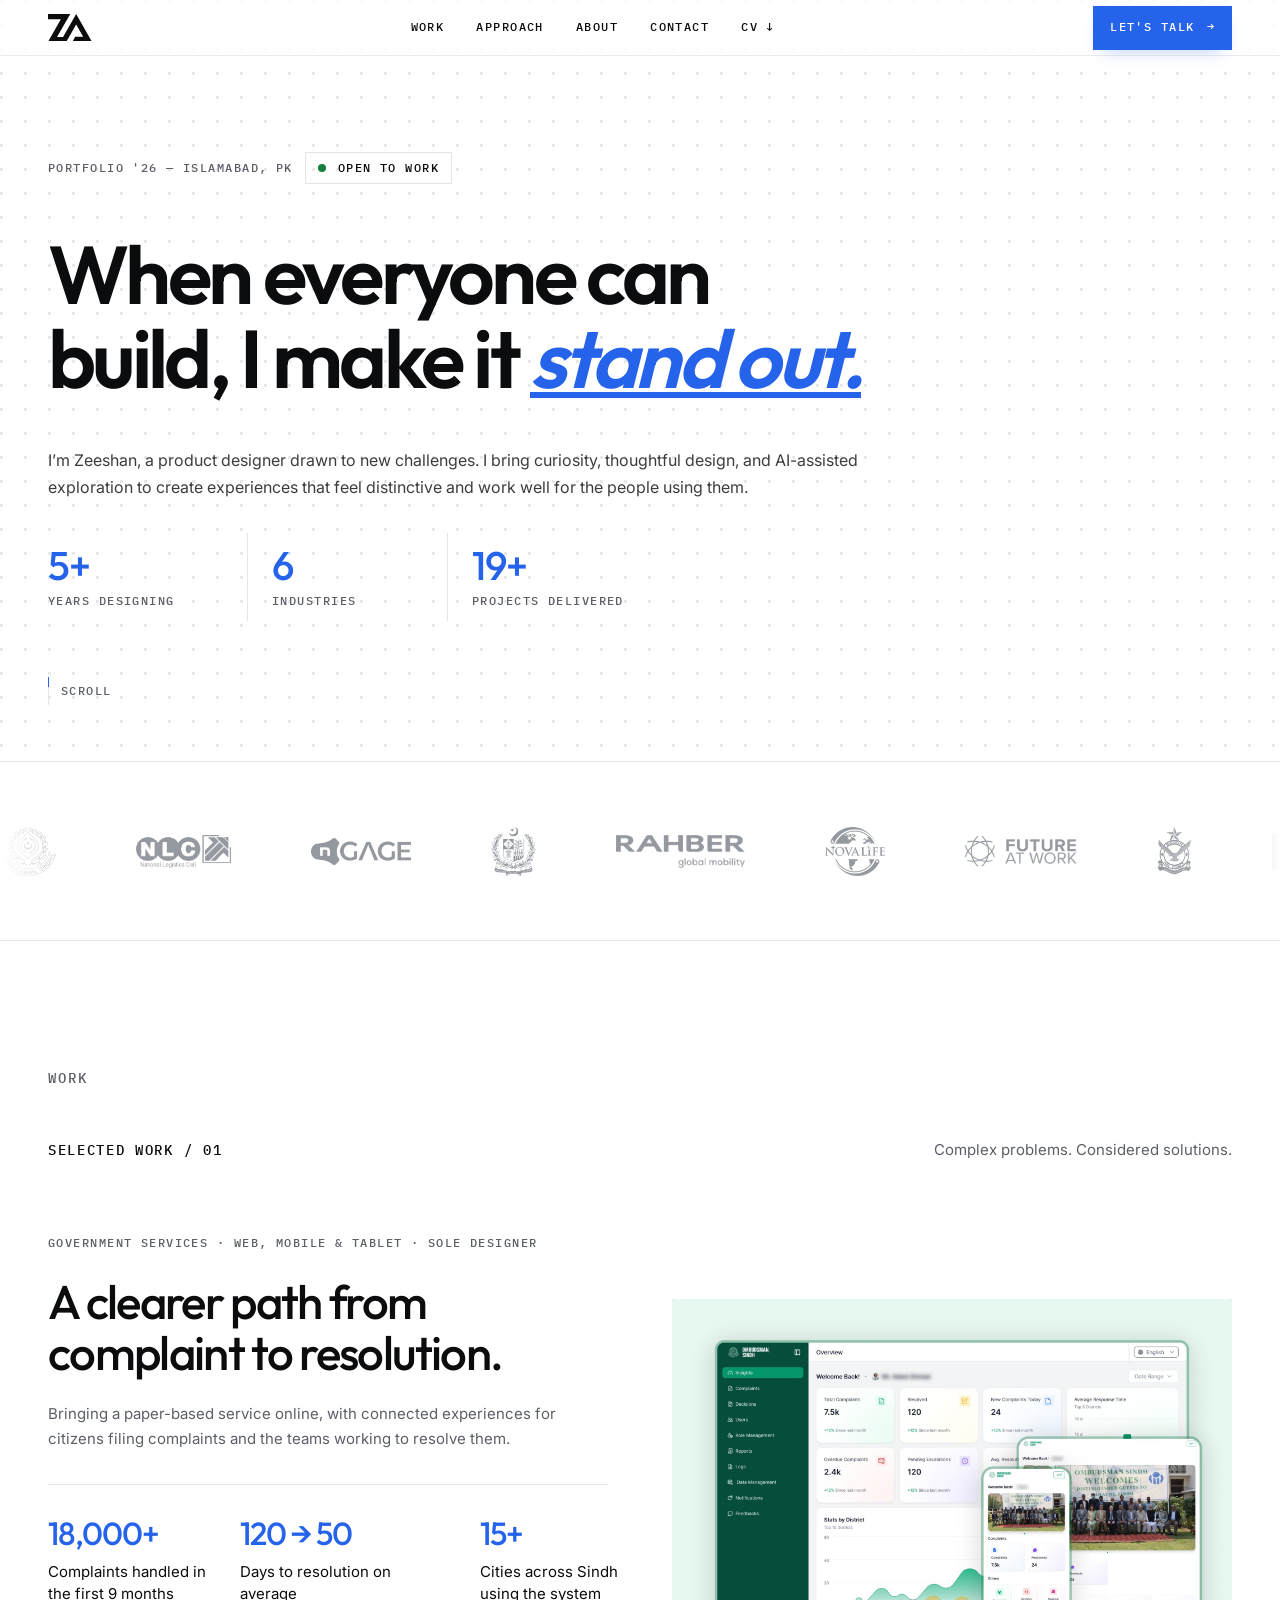
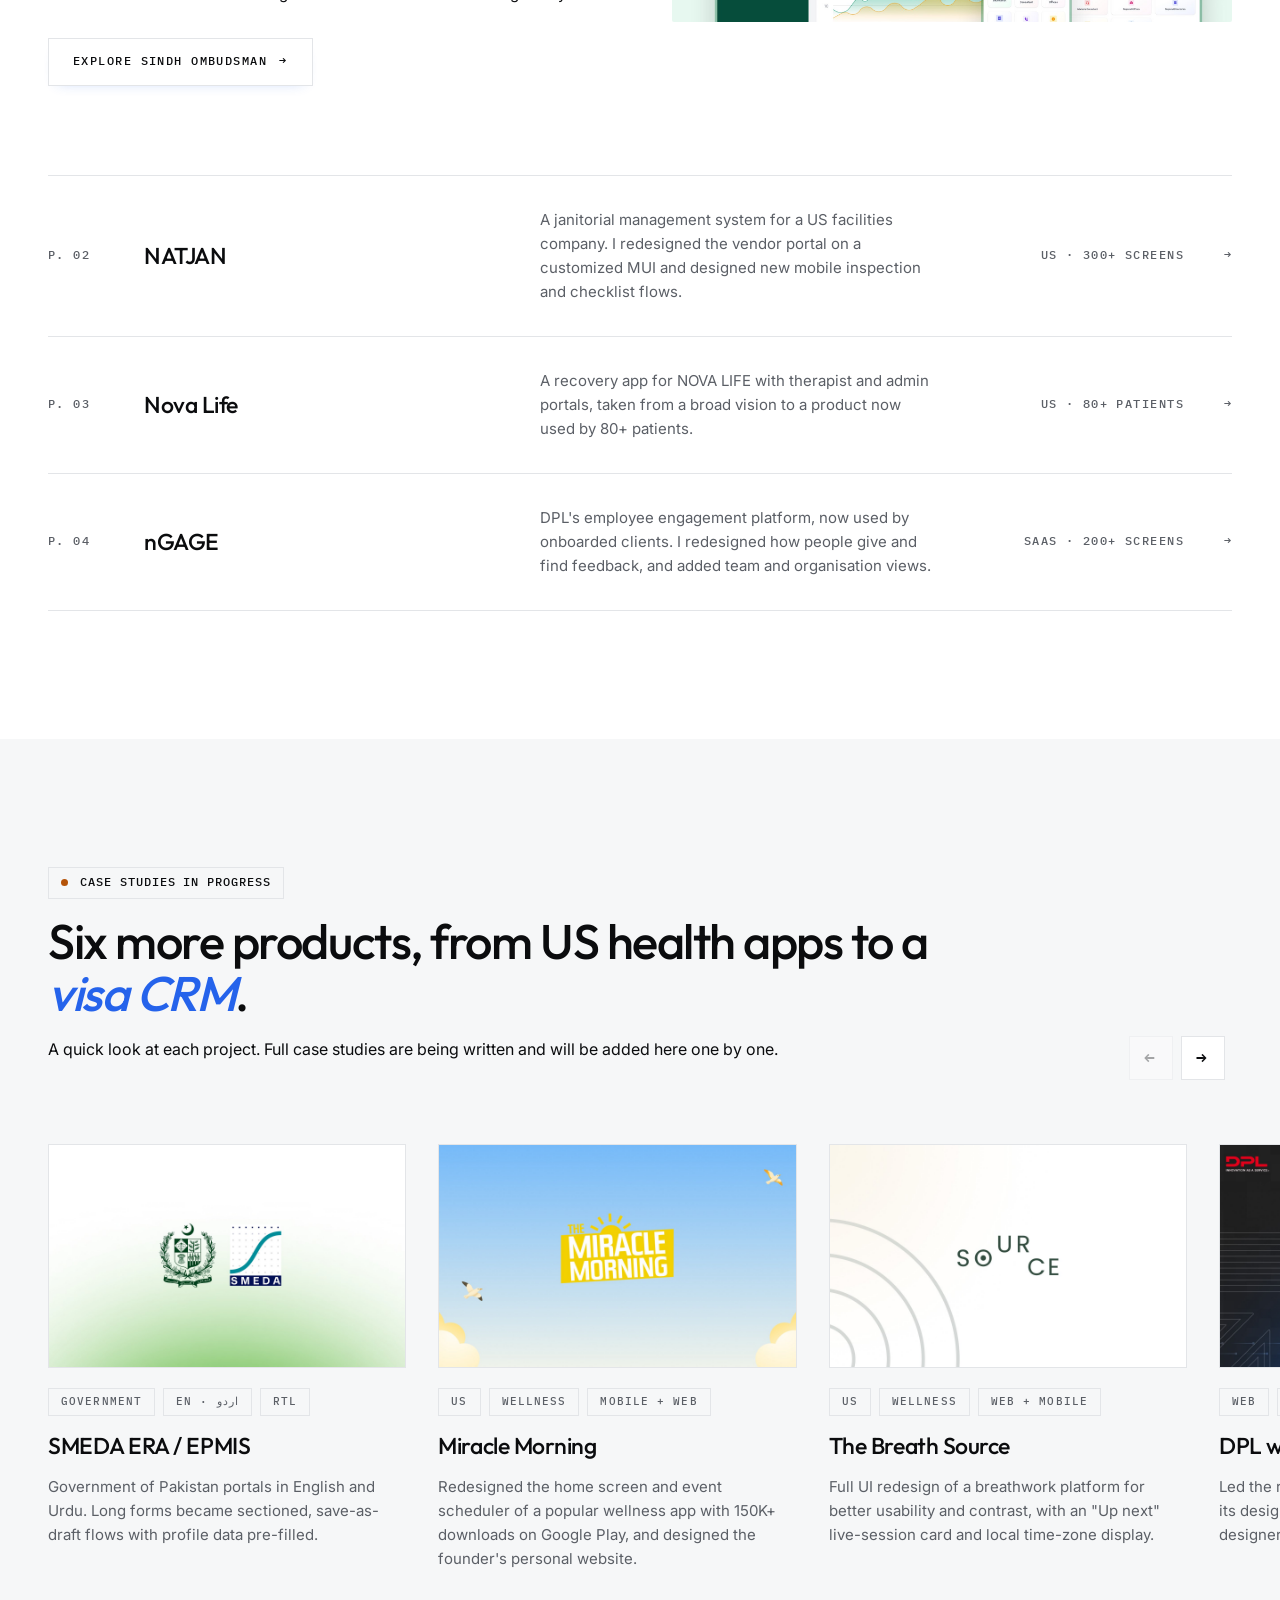
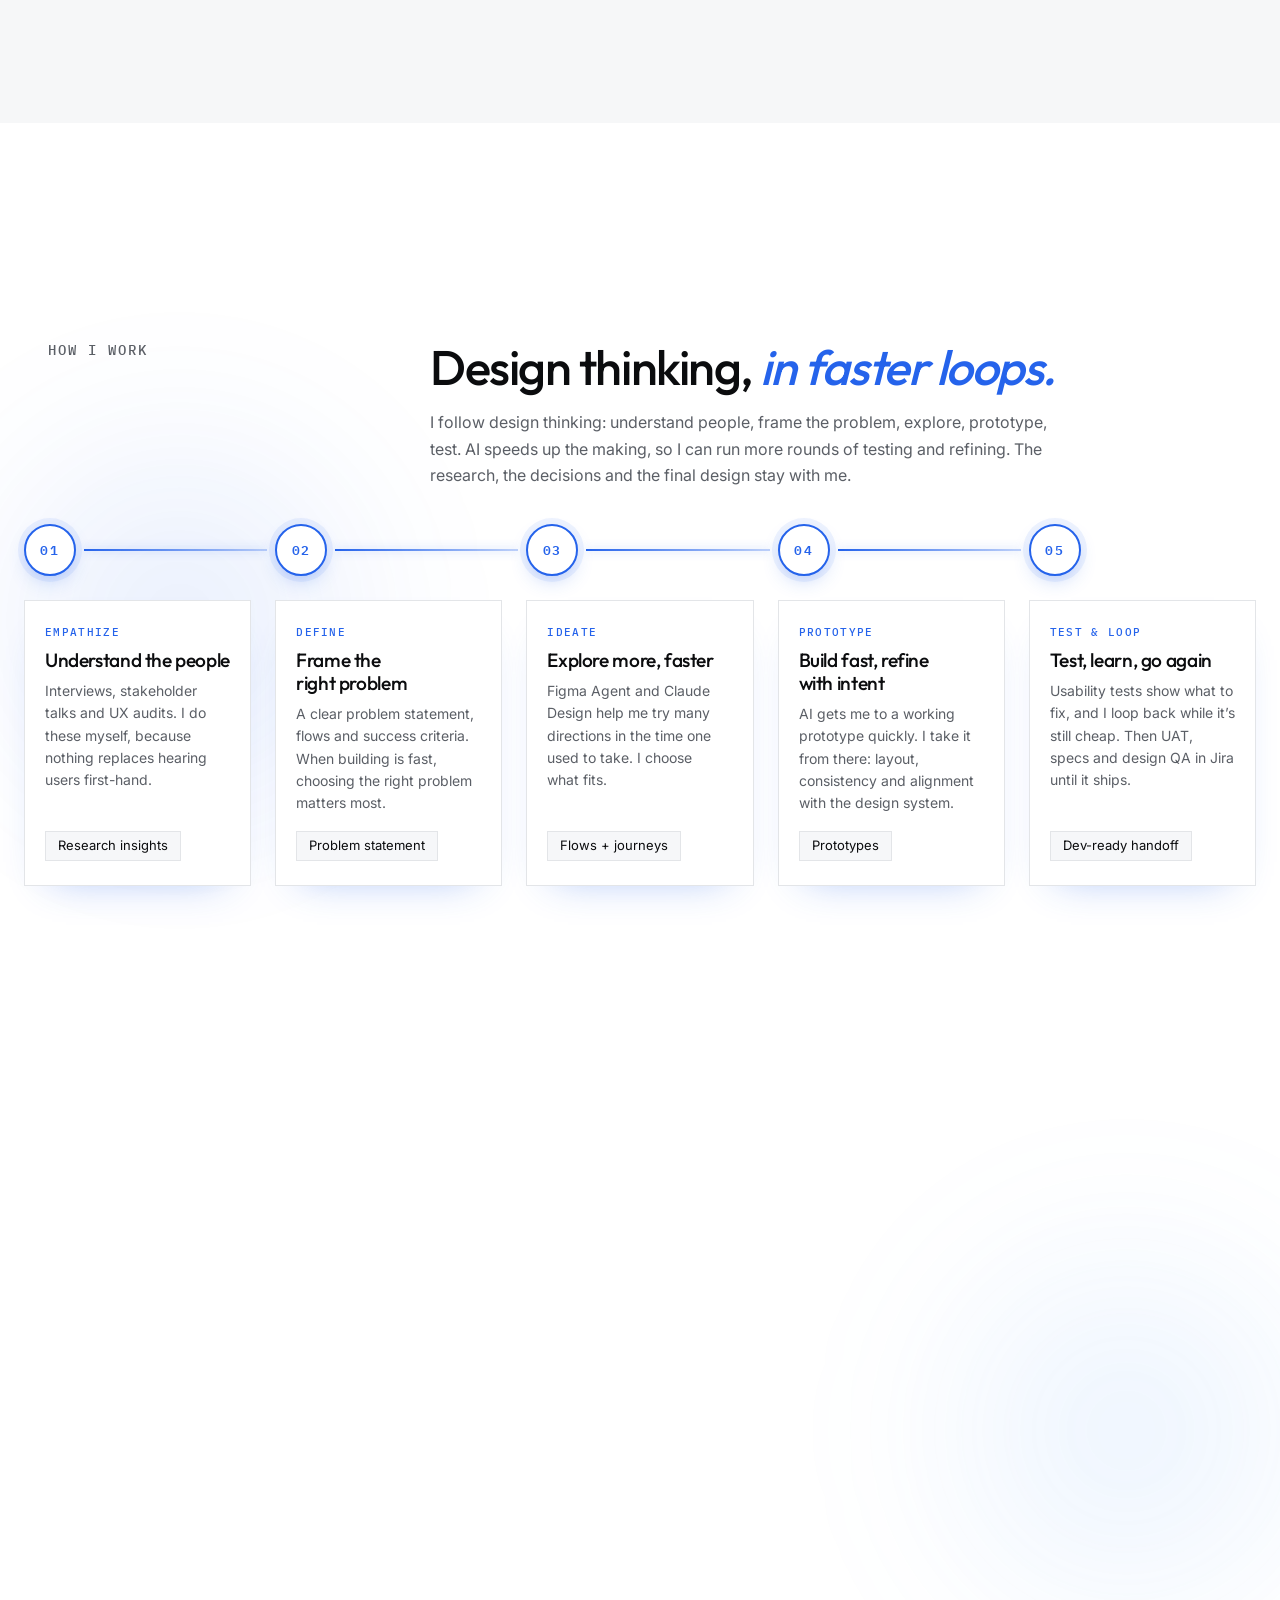
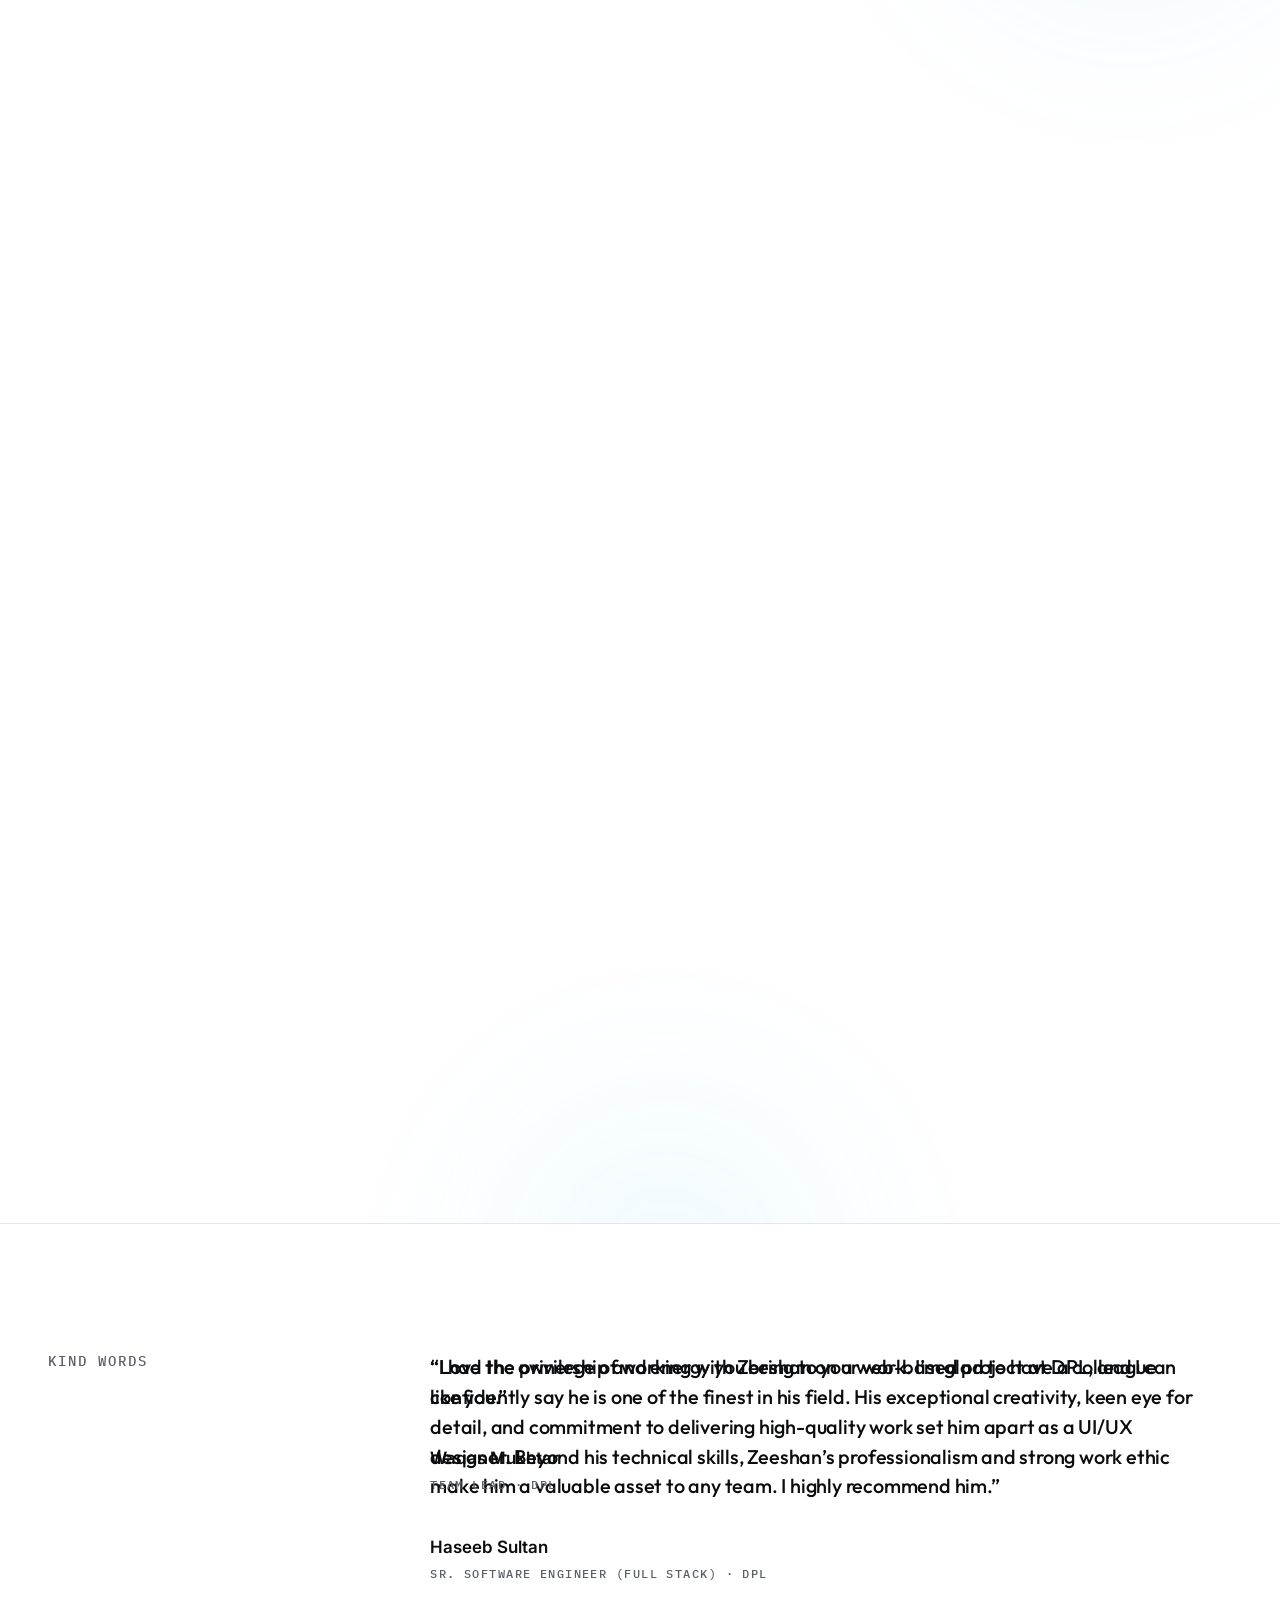
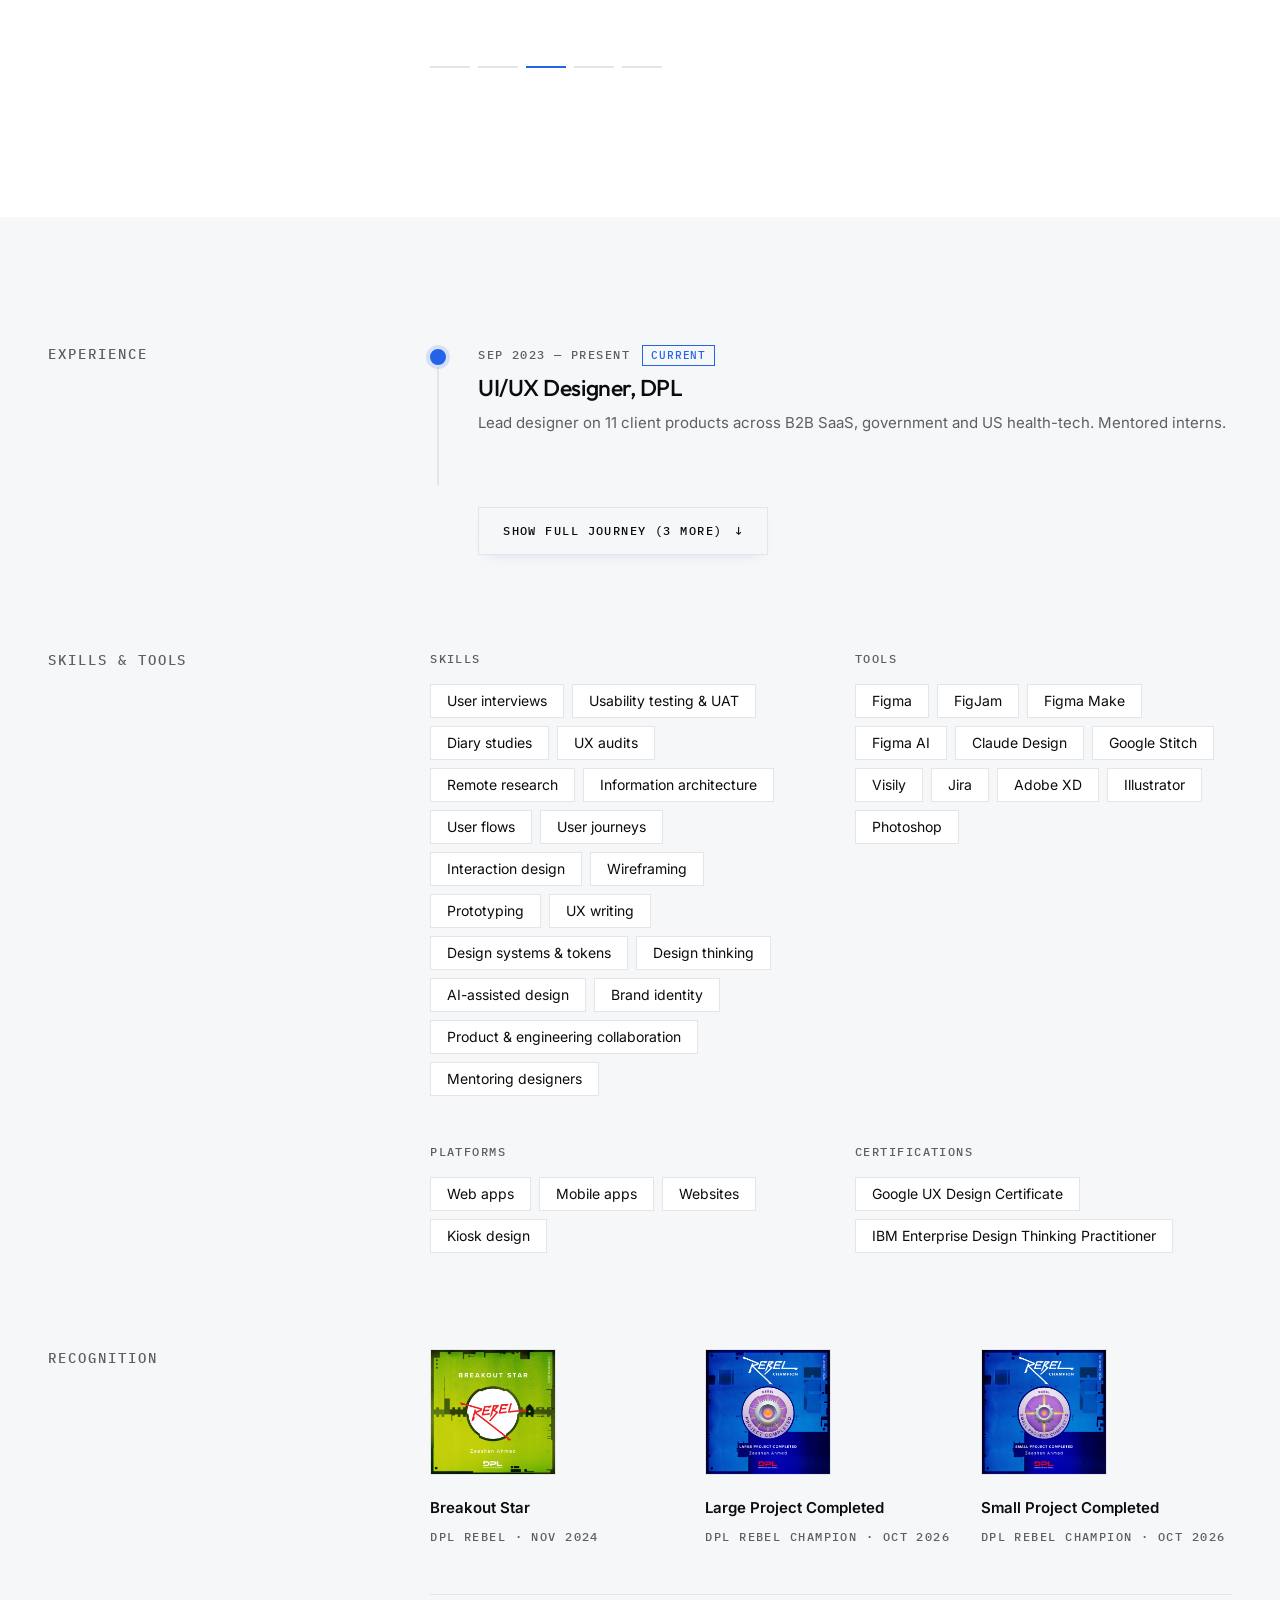
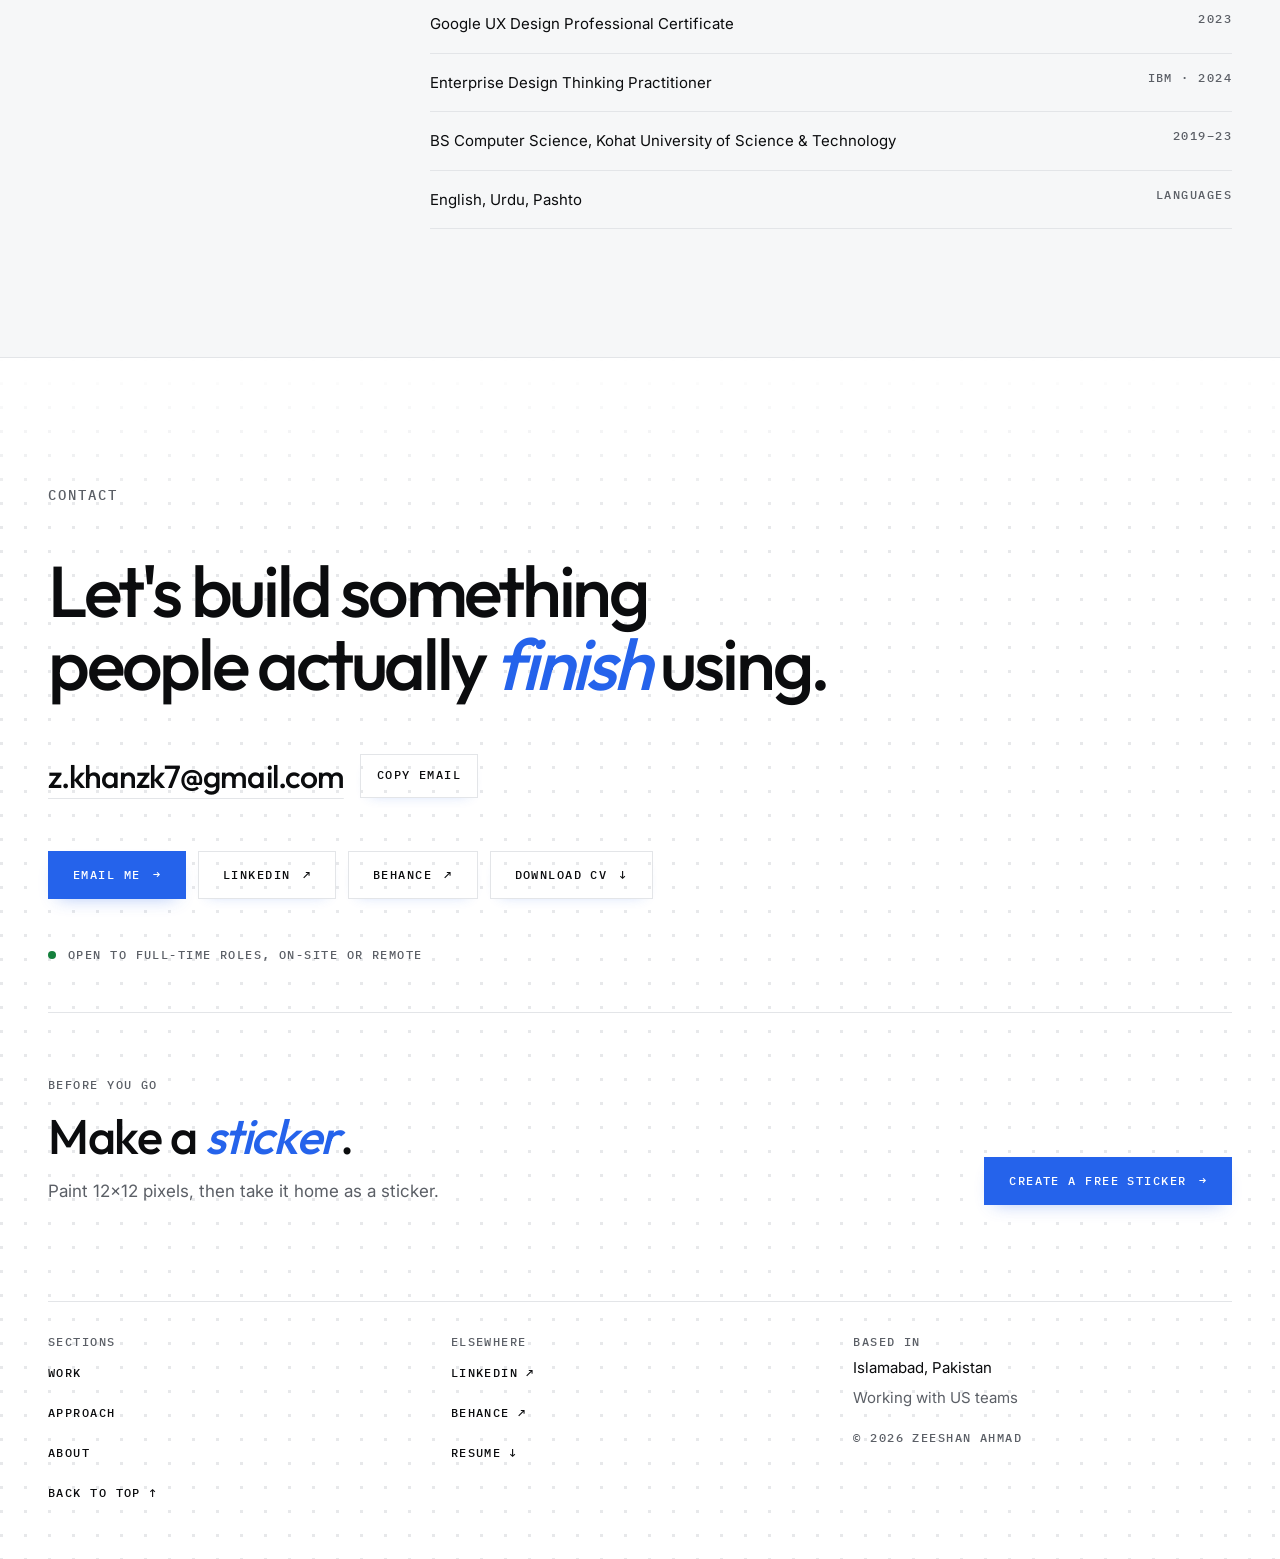
==== commit ec5f50d4: "Add files via upload" ====
--- a/index.html
+++ b/index.html
@@ -55,9 +55,9 @@
 </div>
 <h1 id="hero-title" class="serif h-display hero-title" aria-label="When everyone can build, I make it stand out."><span class="w" aria-hidden="true" style="--i: 0">When</span> <span class="w" aria-hidden="true" style="--i: 1">everyone</span> <span class="w" aria-hidden="true" style="--i: 2">can</span> <span class="w" aria-hidden="true" style="--i: 3">build,</span> <span class="w" aria-hidden="true" style="--i: 4">I</span> <span class="w" aria-hidden="true" style="--i: 5">make</span> <span class="w" aria-hidden="true" style="--i: 6">it</span> <span class="w" aria-hidden="true" style="--i: 7"><em class="draw">stand out.</em></span></h1>
 <div style="box-sizing: border-box; display: flex; flex-direction: column; gap: 12px"><div class="hero-foot">
-<p class="enter-late" style="max-width: 600px; font-size: 18px; line-height: 1.65; color: var(--muted)">I’m Zeeshan, a product designer drawn to new challenges. I bring curiosity, thoughtful design, and AI-assisted exploration to create experiences that feel distinctive and work well for the people using them.</p>
-
-</div><dl class="stats reveal" style="margin: 0px; width: 100%; border-style: none">
+
+
+<p style="margin: 0; width: 845px; margin-bottom: 20px; color: #0B0C0ECC">I’m Zeeshan, a product designer drawn to new challenges. I bring curiosity, thoughtful design, and AI-assisted exploration to create experiences that feel distinctive and work well for the people using them.</p></div><dl class="stats reveal" style="margin: 0px; width: 100%; border-style: none">
 <div class="stat"><dt class="mono label" style="order: 2">Years designing</dt><dd class="serif stat-num" style="margin: 0; color: var(--signal-ink); font-size: 40px">5+</dd></div>
 <div class="stat"><dt class="mono label" style="order: 2">Industries</dt><dd class="serif stat-num" style="margin: 0; color: var(--signal-ink); font-size: 40px">6</dd></div>
 <div class="stat"><dt class="mono label" style="order: 2">Projects delivered</dt><dd class="serif stat-num" style="margin: 0; color: var(--signal-ink); font-size: 40px">19+</dd></div>
@@ -67,10 +67,15 @@
 </div>
 </section>
 
+<!-- STATS -->
+<section class="wrap" aria-label="At a glance">
+
+</section>
+
 <!-- LOGOS -->
 <section class="logo-band" aria-label="Brands I've worked with">
 
-<div class="logo-marquee"><ul class="logo-track"><li><img src="logo-ombudsman-sindh.png" alt="Ombudsman Sindh" width="63" height="56" loading="lazy" style="height: 56px"></li><li><img src="logo-national-logistics-cell.png" alt="National Logistics Cell" width="110" height="38" loading="lazy" style="height: 38px"></li><li><img src="logo-ngage.png" alt="nGAGE" width="114" height="30" loading="lazy" style="height: 30px"></li><li><img src="logo-government-of-pakistan.png" alt="Government of Pakistan" width="50" height="56" loading="lazy" style="height: 56px"></li><li><img src="logo-rahber-global-mobility.png" alt="Rahber Global Mobility" width="149" height="38" loading="lazy" style="height: 38px"></li><li><img src="logo-nova-life.png" alt="Nova Life" width="68" height="56" loading="lazy" style="height: 56px"></li><li><img src="logo-future-at-work.png" alt="Future at Work" width="126" height="36" loading="lazy" style="height: 36px"></li><li><img src="logo-pakistan-air-force.png" alt="Pakistan Air Force" width="40" height="56" loading="lazy" style="height: 56px"></li><li><img src="logo-king-saud-university.png" alt="King Saud University" width="95" height="40" loading="lazy" style="height: 40px"></li><li><img src="logo-the-miracle-morning.png" alt="The Miracle Morning" width="74" height="46" loading="lazy" style="height: 46px"></li><li><img src="logo-smeda.png" alt="SMEDA" width="43" height="50" loading="lazy" style="height: 50px"></li><li><img src="logo-the-breath-source.png" alt="The Breath Source" width="92" height="36" loading="lazy" style="height: 36px"></li><li><img src="logo-nashpati-tv.png" alt="Nashpati TV" width="57" height="46" loading="lazy" style="height: 46px"></li><li><img src="logo-mena-assistance.png" alt="MENA Assistance" width="225" height="16" loading="lazy" style="height: 16px"></li></ul><ul class="logo-track" aria-hidden="true"><li><img src="logo-ombudsman-sindh.png" alt="" width="63" height="56" loading="lazy" style="height: 56px"></li><li><img src="logo-national-logistics-cell.png" alt="" width="110" height="38" loading="lazy" style="height: 38px"></li><li><img src="logo-ngage.png" alt="" width="114" height="30" loading="lazy" style="height: 30px"></li><li><img src="logo-government-of-pakistan.png" alt="" width="50" height="56" loading="lazy" style="height: 56px"></li><li><img src="logo-rahber-global-mobility.png" alt="" width="149" height="38" loading="lazy" style="height: 38px"></li><li><img src="logo-nova-life.png" alt="" width="68" height="56" loading="lazy" style="height: 56px"></li><li><img src="logo-future-at-work.png" alt="" width="126" height="36" loading="lazy" style="height: 36px"></li><li><img src="logo-pakistan-air-force.png" alt="" width="40" height="56" loading="lazy" style="height: 56px"></li><li><img src="logo-king-saud-university.png" alt="" width="95" height="40" loading="lazy" style="height: 40px"></li><li><img src="logo-the-miracle-morning.png" alt="" width="74" height="46" loading="lazy" style="height: 46px"></li><li><img src="logo-smeda.png" alt="" width="43" height="50" loading="lazy" style="height: 50px"></li><li><img src="logo-the-breath-source.png" alt="" width="92" height="36" loading="lazy" style="height: 36px"></li><li><img src="logo-nashpati-tv.png" alt="" width="57" height="46" loading="lazy" style="height: 46px"></li><li><img src="logo-mena-assistance.png" alt="" width="225" height="16" loading="lazy" style="height: 16px"></li></ul></div>
+<div class="logo-marquee"><ul class="logo-track"><li><img src="home-sindh.png" alt="Ombudsman Sindh" width="50" height="45" loading="lazy" style="height: 45px"></li><li><img src="home-b3b98510.png" alt="National Logistics Cell" width="88" height="30" loading="lazy" style="height: 30px"></li><li><img src="home-22499bb5.png" alt="nGAGE" width="91" height="24" loading="lazy" style="height: 24px"></li><li><img src="home-gop.png" alt="Government of Pakistan" width="40" height="45" loading="lazy" style="height: 45px"></li><li><img src="home-60ef9934.png" alt="Rahber Global Mobility" width="119" height="30" loading="lazy" style="height: 30px"></li><li><img src="home-e5778991.png" alt="Nova Life" width="54" height="45" loading="lazy" style="height: 45px"></li><li><img src="home-1832173c.png" alt="Future at Work" width="101" height="29" loading="lazy" style="height: 29px"></li><li><img src="home-paf.png" alt="Pakistan Air Force" width="32" height="45" loading="lazy" style="height: 45px"></li><li><img src="home-a9fc7cd1.png" alt="King Saud University" width="76" height="32" loading="lazy" style="height: 32px"></li><li><img src="home-b49300db.png" alt="The Miracle Morning" width="59" height="37" loading="lazy" style="height: 37px"></li><li><img src="home-384b5b0d.png" alt="SMEDA" width="34" height="40" loading="lazy" style="height: 40px"></li><li><img src="home-bfc29cd8.png" alt="The Breath Source" width="74" height="29" loading="lazy" style="height: 29px"></li><li><img src="home-9d249a1f.png" alt="Nashpati TV" width="46" height="37" loading="lazy" style="height: 37px"></li><li><img src="home-b7fa0756.png" alt="MENA Assistance" width="180" height="13" loading="lazy" style="height: 13px"></li><li><img src="home-iathan.png" alt="iAthan" width="89" height="26" loading="lazy" style="height: 26px"></li><li><img src="home-tfgs.png" alt="The Facilities Group" width="77" height="36" loading="lazy" style="height: 36px"></li></ul><ul class="logo-track" aria-hidden="true"><li><img src="home-sindh.png" alt="" width="50" height="45" loading="lazy" style="height: 45px"></li><li><img src="home-b3b98510.png" alt="" width="88" height="30" loading="lazy" style="height: 30px"></li><li><img src="home-22499bb5.png" alt="" width="91" height="24" loading="lazy" style="height: 24px"></li><li><img src="home-gop.png" alt="" width="40" height="45" loading="lazy" style="height: 45px"></li><li><img src="home-60ef9934.png" alt="" width="119" height="30" loading="lazy" style="height: 30px"></li><li><img src="home-e5778991.png" alt="" width="54" height="45" loading="lazy" style="height: 45px"></li><li><img src="home-1832173c.png" alt="" width="101" height="29" loading="lazy" style="height: 29px"></li><li><img src="home-paf.png" alt="" width="32" height="45" loading="lazy" style="height: 45px"></li><li><img src="home-a9fc7cd1.png" alt="" width="76" height="32" loading="lazy" style="height: 32px"></li><li><img src="home-b49300db.png" alt="" width="59" height="37" loading="lazy" style="height: 37px"></li><li><img src="home-384b5b0d.png" alt="" width="34" height="40" loading="lazy" style="height: 40px"></li><li><img src="home-bfc29cd8.png" alt="" width="74" height="29" loading="lazy" style="height: 29px"></li><li><img src="home-9d249a1f.png" alt="" width="46" height="37" loading="lazy" style="height: 37px"></li><li><img src="home-b7fa0756.png" alt="" width="180" height="13" loading="lazy" style="height: 13px"></li><li><img src="home-iathan.png" alt="" width="89" height="26" loading="lazy" style="height: 26px"></li><li><img src="home-tfgs.png" alt="" width="77" height="36" loading="lazy" style="height: 36px"></li></ul></div>
 </section>
 
 <!-- ON THIS PAGE -->
@@ -80,58 +85,56 @@
 <section id="work" class="section" aria-labelledby="work-title" style="border-top: 0; padding-top: var(--space-32)">
 <div class="wrap" style="display: flex; flex-direction: column; gap: var(--space-12)">
 <div style="display: flex; justify-content: space-between; align-items: baseline; gap: var(--space-6); flex-wrap: wrap">
-<h2 id="work-title" class="mono sec-label">01 <i></i> Work</h2>
-<span class="mono label">4 case studies · more coming</span>
+<h2 id="work-title" class="mono sec-label">Work</h2>
 </div>
 <div class="work-grid">
 <article id="sf-sindh" class="sf reveal" aria-labelledby="sf-title">
 <div class="sf-top"><p class="mono sf-kicker">Selected work / 01</p><p class="sf-tagline">Complex problems. Considered solutions.</p></div>
 <div class="sf-body">
 <div class="sf-copy">
-<p class="mono label sf-eyebrow">Government services · Web, mobile &amp; tablet</p>
+<p class="mono label sf-eyebrow">Government services · Web, mobile &amp; tablet&nbsp;<span style="letter-spacing: 1.44px">·&nbsp;</span><span style="letter-spacing: 1.44px">Sole designer</span></p>
 <h3 id="sf-title" class="serif sf-title">A clearer path from complaint to resolution.</h3>
-<p class="sf-role">Sole designer · Information architecture → design QA</p>
-<p class="sf-lead">Bringing a paper-based service online, with connected experiences for citizens filing complaints and the teams working to resolve them.</p>
+
+<p class="sf-lead" style="font-size: 15px">Bringing a paper-based service online, with connected experiences for citizens filing complaints and the teams working to resolve them.</p>
 <dl class="sf-stats">
-<div><dt class="sf-lab">Complaints handled in the first 9 months</dt><dd class="serif sf-num">18,000+</dd></div>
-<div><dt class="sf-lab">Days to resolution on average</dt><dd class="serif sf-num">120 → 50</dd></div>
-<div><dt class="sf-lab">Cities across Sindh using the system</dt><dd class="serif sf-num">15+</dd></div>
+<div><dt class="sf-lab" style="font-size: 15px">Complaints handled in the first 9 months</dt><dd class="serif sf-num" style="font-size: 32px">18,000+</dd></div>
+<div><dt class="sf-lab" style="font-size: 15px">Days to resolution on average</dt><dd class="serif sf-num" style="font-size: 32px">120 → 50</dd></div>
+<div><dt class="sf-lab" style="font-size: 15px; width: 146px">Cities across Sindh using the system</dt><dd class="serif sf-num" style="font-size: 32px">15+</dd></div>
 </dl>
-<p class="sf-note">Results from the system’s own reports. Outcomes reflect the wider rollout, not design alone.</p>
 <a class="btn mono" href="sindh-ombudsman.html" style="align-self: flex-start; margin-top: var(--space-2)">Explore Sindh Ombudsman <span class="arr arr-r" aria-hidden="true">→</span></a>
 </div>
-<div class="sf-visual" style="padding: 0; background: none; justify-content: center">
-<div class="sf-stage" style="padding: 0"><img src="cover-sindh.jpg" alt="Sindh Ombudsman on desktop, tablet and mobile: the Insights dashboard with complaint totals and a district chart, beside the citizen app home with complaints and other services" width="2000" height="1156" loading="lazy" style="display: block; width: 100%; height: auto; border-radius: 2px"></div>
+<div class="sf-visual" style="padding: 0; background: none; justify-content: center; height: 500px">
+<div class="sf-stage" style="padding: 0"><img src="home-754c59a9.jpg" alt="Sindh Ombudsman on desktop, tablet and mobile: the Insights dashboard with complaint totals and a district chart, beside the citizen app home with complaints and other services" width="2000" height="1156" loading="lazy" style="display: block; width: 100%; height: auto; border-radius: 2px"></div>
 </div>
 </div>
 </article>
 <div class="rows reveal">
 <a class="row" href="natjan.html">
 <span class="mono r-num">P. 02</span>
-<div class="ph has-img r-thumb"><img src="cover-natjan.jpg" alt="NATJAN on desktop, tablet and mobile: the vendor work orders overview with open, due and completed counts and a store table, beside a mobile map of work order locations. Sample data." style="object-position: 50% 50%"></div>
+<div class="ph has-img r-thumb"><img src="home-3a000d2d.jpg" alt="NATJAN on desktop, tablet and mobile: the vendor work orders overview with open, due and completed counts and a store table, beside a mobile map of work order locations. Sample data." style="object-position: 50% 50%"></div>
 <h3 class="serif h-item">NATJAN</h3>
 <p class="r-desc">A janitorial management system for a US facilities company. I redesigned the vendor portal on a customized MUI and designed new mobile inspection and checklist flows.</p>
 <span class="mono r-meta">US · 300+ screens</span>
 <span class="mono r-arrow" aria-hidden="true">→</span>
-<div class="ph has-img r-preview" aria-hidden="true"><img src="cover-natjan.jpg" alt="" style="object-position: 50% 50%"></div>
+<div class="ph has-img r-preview" aria-hidden="true"><img src="home-3a000d2d.jpg" alt="" style="object-position: 50% 50%"></div>
 </a>
 <a class="row" href="nova-life.html">
 <span class="mono r-num">P. 03</span>
-<div class="ph has-img r-thumb"><img src="cover-nova-life.jpg" alt="Nova Life on desktop and mobile: the admin dashboard with patient and therapist accounts and a therapist table, beside the patient app showing a sobriety counter and the daily pledge. Sample data." style="object-position: 50% 50%"></div>
+<div class="ph has-img r-thumb"><img src="home-b3168ebe.jpg" alt="Nova Life on desktop and mobile: the admin dashboard with patient and therapist accounts and a therapist table, beside the patient app showing a sobriety counter and the daily pledge. Sample data." style="object-position: 50% 50%"></div>
 <h3 class="serif h-item">Nova Life</h3>
 <p class="r-desc">A recovery app for NOVA LIFE with therapist and admin portals, taken from a broad vision to a product now used by 80+ patients.</p>
 <span class="mono r-meta">US · 80+ patients</span>
 <span class="mono r-arrow" aria-hidden="true">→</span>
-<div class="ph has-img r-preview" aria-hidden="true"><img src="cover-nova-life.jpg" alt="" style="object-position: 50% 50%"></div>
+<div class="ph has-img r-preview" aria-hidden="true"><img src="home-b3168ebe.jpg" alt="" style="object-position: 50% 50%"></div>
 </a>
 <a class="row" href="ngage.html">
 <span class="mono r-num">P. 04</span>
-<div class="ph has-img r-thumb"><img src="cover-ngage.jpg" alt="nGAGE on desktop and mobile: the Feedback overview with a 4.2 score, ratings by skill, a weekly goal, feedback requests and the Hall of Champion leaderboard. Sample data." style="object-position: 50% 50%"></div>
+<div class="ph has-img r-thumb"><img src="ng-cover-v4.jpg" alt="nGAGE on desktop and mobile: the Feedback overview with a 4.2 score and weekly trend, skill bars with scores, a feedback goal, feedback requests and the Hall of Champion leaderboard. Sample data." style="object-position: 50% 50%"></div>
 <h3 class="serif h-item">nGAGE</h3>
 <p class="r-desc">DPL's employee engagement platform, now used by onboarded clients. I redesigned how people give and find feedback, and added team and organisation views.</p>
 <span class="mono r-meta">SaaS · 200+ screens</span>
 <span class="mono r-arrow" aria-hidden="true">→</span>
-<div class="ph has-img r-preview" aria-hidden="true"><img src="cover-ngage.jpg" alt="" style="object-position: 50% 50%"></div>
+<div class="ph has-img r-preview" aria-hidden="true"><img src="ng-cover-v4.jpg" alt="" style="object-position: 50% 50%"></div>
 </a>
 </div>
 </div>
@@ -142,82 +145,73 @@
 <section id="more" class="section band" aria-labelledby="more-title">
 <div class="wrap">
 <div class="s-head reveal">
-<h2 id="more-title" class="mono sec-label">02 <i></i> More projects</h2>
-<div style="display: flex; flex-direction: column; gap: var(--space-4)">
-<p class="serif h-section">Six more products, from US health apps to a <em>visa CRM</em>.</p>
-<p class="muted" style="max-width: 640px">A quick look at each project. Full case studies are being written and will be added here one by one.</p>
-</div>
-</div>
-<div class="pgrid">
-<article class="pcard reveal" aria-labelledby="smeda-title">
+
+<div style="display: flex; flex-direction: column; gap: var(--space-4); width: 1177px">
+<span class="badge mono" style="align-self: flex-start; color: var(--text); font-size: 12px; letter-spacing: .08em"><span class="status-dot" aria-hidden="true"></span>Case studies in progress</span>
+<p class="serif h-section" style="width: 887px">Six more products, from US health apps to a <em>visa CRM</em>.</p>
+<div style="box-sizing: border-box; display: flex; flex-direction: row; gap: 12px; justify-content: space-between; align-items: flex-start; height: 44px"><p style="margin: 0">A quick look at each project. Full case studies are being written and will be added here one by one.</p><div class="p-rail-bar"><button type="button" class="p-rail-btn mono" data-dir="-1" aria-label="Previous projects" aria-controls="p-rail"><span class="arr arr-l" aria-hidden="true">←</span></button><button type="button" class="p-rail-btn mono" data-dir="1" aria-label="Next projects" aria-controls="p-rail"><span class="arr arr-r" aria-hidden="true">→</span></button></div></div>
+</div>
+</div>
+
+<div id="p-rail" class="pgrid p-rail" tabindex="0" role="region" aria-label="More projects, scroll sideways">
+<article class="pcard" aria-labelledby="smeda-title">
 <div class="ph has-img"><img src="cover-smeda.jpg" alt="SMEDA: project cover with the Government of Pakistan emblem beside the SMEDA logo" style="object-position: 50% 50%"></div>
 <div class="pcard-head"><div class="tags"><span class="tag mono">Government</span><span class="tag mono">EN · اردو</span><span class="tag mono">RTL</span></div></div>
 <h3 id="smeda-title" class="serif h-item">SMEDA ERA / EPMIS</h3>
 <p class="muted pcard-desc">Government of Pakistan portals in English and Urdu. Long forms became sectioned, save-as-draft flows with profile data pre-filled.</p>
-<p class="status mono"><span class="status-dot" aria-hidden="true"></span>Case study in progress</p>
-</article>
-<article class="pcard reveal" aria-labelledby="mm-title">
+</article>
+<article class="pcard" aria-labelledby="mm-title">
 <div class="ph has-img"><img src="cover-miracle-morning.jpg" alt="The Miracle Morning: project cover with the yellow logo on a morning-sky gradient" style="object-position: 50% 50%"></div>
 <div class="pcard-head"><div class="tags"><span class="tag mono">US</span><span class="tag mono">Wellness</span><span class="tag mono">Mobile + Web</span></div></div>
 <h3 id="mm-title" class="serif h-item">Miracle Morning</h3>
-<p class="muted pcard-desc">Redesigned the home screen and event scheduler of a popular wellness app, and designed the founder's personal website.</p>
-<p class="status mono"><span class="status-dot" aria-hidden="true"></span>Case study in progress</p>
-</article>
-<article class="pcard reveal" aria-labelledby="tbs-title">
+<p class="muted pcard-desc">Redesigned the home screen and event scheduler of a popular wellness app with 150K+ downloads on Google Play, and designed the founder's personal website.</p>
+</article>
+<article class="pcard" aria-labelledby="tbs-title">
 <div class="ph has-img"><img src="cover-breath-source.jpg" alt="The Breath Source: project cover with the dark green Source wordmark and soft grey breath rings on a warm white background" style="object-position: 50% 50%"></div>
 <div class="pcard-head"><div class="tags"><span class="tag mono">US</span><span class="tag mono">Wellness</span><span class="tag mono">Web + Mobile</span></div></div>
 <h3 id="tbs-title" class="serif h-item">The Breath Source</h3>
 <p class="muted pcard-desc">Full UI redesign of a breathwork platform for better usability and contrast, with an "Up next" live-session card and local time-zone display.</p>
-<p class="status mono"><span class="status-dot" aria-hidden="true"></span>Case study in progress</p>
-</article>
-<div class="more-extra" data-more-extra hidden>
-<article class="pcard reveal" aria-labelledby="dpl-title">
+</article>
+<article class="pcard" aria-labelledby="dpl-title">
 <div class="ph has-img"><img src="cover-dpl.jpg" alt="DPL website: project cover with the red DPL logo and the title DPL Website on a dark blue background" style="object-position: 50% 50%"></div>
 <div class="pcard-head"><div class="tags"><span class="tag mono">Web</span><span class="tag mono">Design system</span><span class="tag mono">Lead</span></div></div>
 <h3 id="dpl-title" class="serif h-item">DPL website</h3>
 <p class="muted pcard-desc">Led the redesign of DPL's company website and its design system, managing and mentoring the designers on the project.</p>
-<p class="status mono"><span class="status-dot" aria-hidden="true"></span>Case study in progress</p>
-</article>
-<article class="pcard reveal" aria-labelledby="rahbar-title">
+</article>
+<article class="pcard" aria-labelledby="rahbar-title">
 <div class="ph has-img"><img src="cover-rahber.jpg" alt="Rahber Global Mobility: project cover with the blue Rahber wordmark on a white-to-blue gradient" style="object-position: 50% 50%"></div>
 <div class="pcard-head"><div class="tags"><span class="tag mono">CRM</span><span class="tag mono">Visa processing</span><span class="tag mono">Web</span></div></div>
 <h3 id="rahbar-title" class="serif h-item">Rahber Global</h3>
 <p class="muted pcard-desc">Moved visa operations off spreadsheets and paper registers into role-based work queues, stage timelines and batch tracking.</p>
-<p class="status mono"><span class="status-dot" aria-hidden="true"></span>Case study in progress</p>
-</article>
-<article class="pcard reveal" aria-labelledby="cric-title">
+</article>
+<article class="pcard" aria-labelledby="cric-title">
 <div class="ph has-img"><img src="cover-cricstreamer.jpg" alt="Cricstreamer: project cover with the green Cricstreamer logo on a soft mint gradient" style="object-position: 50% 50%"></div>
 <div class="pcard-head"><div class="tags"><span class="tag mono">Mobile</span><span class="tag mono">Sports streaming</span></div></div>
 <h3 id="cric-title" class="serif h-item">Cricstreamer</h3>
 <p class="muted pcard-desc">Cricket streaming app with live streams, scorecards and player and team stats, from user research to high-fidelity prototypes.</p>
-<p class="status mono"><span class="status-dot" aria-hidden="true"></span>Case study in progress</p>
-</article>
-</div>
-</div>
-<div class="pgrid-more">
-<button type="button" class="btn mono" aria-expanded="false" aria-controls="more" data-toggle-more><span data-more-label>Load more projects (3)</span> <span class="arr arr-d" aria-hidden="true">↓</span></button>
-</div>
-</div>
-</section>
-
-<!-- HOW I WORK: with AI -->
+</article>
+</div>
+</div>
+</section>
+
+<!-- HOW I WORK: design thinking, AI-assisted -->
 <section id="process" class="section dt-band" aria-labelledby="how-title">
 <div class="dt-glow" aria-hidden="true"><span></span><span></span><span></span></div>
 <div class="dt-track">
 <div class="wrap dt-stage">
 <div class="s-head reveal">
-<p class="mono sec-label">03 <i></i> How I work</p>
-<div style="display: flex; flex-direction: column; gap: var(--space-4)">
-<h2 id="how-title" class="serif h-section">AI explores. <em>I decide</em>, and finish it by hand.</h2>
-<p class="dt-lead" style="max-width: 640px">For the past year, AI has been part of my process, from research to quick prototypes. It gets me to more ideas, faster. The final pass is always mine.</p>
+<p class="mono sec-label">How I work</p>
+<div style="display: flex; flex-direction: column; gap: var(--space-4)">
+<h2 id="how-title" class="serif h-section">Design thinking, <em>in faster loops.</em></h2>
+<p class="dt-lead" style="max-width: 640px">I follow design thinking: understand people, frame the problem, explore, prototype, test. AI speeds up the making, so I can run more rounds of testing and refining. The research, the decisions and the final design stay with me.</p>
 </div>
 </div>
 <ol class="dt-steps">
-<li class="dt-step is-left" style="--k: 0"><span class="dt-node" aria-hidden="true"><span class="mono">01</span></span><div class="dt-body"><span class="mono dt-tag">Research</span><h3 class="serif h-item">Understand what matters</h3><div class="dt-more"><p>Research and quick UX audits, with AI to synthesise findings. I decide what actually matters to users.</p><div class="chips dt-outs"><span class="chip dt-out">Research insights</span></div></div></div></li>
-<li class="dt-step is-right" style="--k: 1"><span class="dt-node" aria-hidden="true"><span class="mono">02</span></span><div class="dt-body"><span class="mono dt-tag">Explore</span><h3 class="serif h-item">Explore more, faster</h3><div class="dt-more"><p>Figma Agent and Claude Design help me try visual ideas and quick flows and user journeys early. I pick the direction that fits the problem.</p><div class="chips dt-outs"><span class="chip dt-out">Flows + User Journeys</span></div></div></div></li>
-<li class="dt-step is-left" style="--k: 2"><span class="dt-node" aria-hidden="true"><span class="mono">03</span></span><div class="dt-body"><span class="mono dt-tag">Iterate</span><h3 class="serif h-item">Iterate with precise prompts</h3><div class="dt-more"><p>AI turns feedback into new versions in minutes. Precise prompts steer it to the result I want.</p><div class="chips dt-outs"><span class="chip dt-out">Prototypes</span></div></div></div></li>
-<li class="dt-step is-right" style="--k: 3"><span class="dt-node" aria-hidden="true"><span class="mono">04</span></span><div class="dt-body"><span class="mono dt-tag">Craft</span><h3 class="serif h-item">Polish and final touch</h3><div class="dt-more"><p>The final pass is mine: fixing layout issues, inconsistencies, and invented patterns that don’t exist in the design system.</p><div class="chips dt-outs"><span class="chip dt-out">Polished Artifacts</span></div></div></div></li>
-<li class="dt-step is-left" style="--k: 4"><span class="dt-node" aria-hidden="true"><span class="mono">05</span></span><div class="dt-body"><span class="mono dt-tag">Test &amp; Handoff</span><h3 class="serif h-item">Test it, then hand it off</h3><div class="dt-more"><p>Usability tests and UAT, then dev-ready specs and design QA in Jira until it ships.</p><div class="chips dt-outs"><span class="chip dt-out">Dev-ready handoff</span></div></div></div></li>
+<li class="dt-step is-left" style="--k: 0"><span class="dt-node" aria-hidden="true"><span class="mono">01</span></span><div class="dt-body"><span class="mono dt-tag">Empathize</span><h3 class="serif h-item">Understand the people</h3><div class="dt-more"><p>Interviews, stakeholder talks and UX audits. I do these myself, because nothing replaces hearing users first-hand.</p><div class="chips dt-outs"><span class="chip dt-out">Research insights</span></div></div></div></li>
+<li class="dt-step is-right" style="--k: 1"><span class="dt-node" aria-hidden="true"><span class="mono">02</span></span><div class="dt-body"><span class="mono dt-tag">Define</span><h3 class="serif h-item">Frame the right problem</h3><div class="dt-more"><p>A clear problem statement, flows and success criteria. When building is fast, choosing the right problem matters most.</p><div class="chips dt-outs"><span class="chip dt-out">Problem statement</span></div></div></div></li>
+<li class="dt-step is-left" style="--k: 2"><span class="dt-node" aria-hidden="true"><span class="mono">03</span></span><div class="dt-body"><span class="mono dt-tag">Ideate</span><h3 class="serif h-item">Explore more, faster</h3><div class="dt-more"><p>Figma Agent and Claude Design help me try many directions in the time one used to take. I choose what fits.</p><div class="chips dt-outs"><span class="chip dt-out">Flows + journeys</span></div></div></div></li>
+<li class="dt-step is-right" style="--k: 3"><span class="dt-node" aria-hidden="true"><span class="mono">04</span></span><div class="dt-body"><span class="mono dt-tag">Prototype</span><h3 class="serif h-item">Build fast, refine with intent</h3><div class="dt-more"><p>AI gets me to a working prototype quickly. I take it from there: layout, consistency and alignment with the design system.</p><div class="chips dt-outs"><span class="chip dt-out">Prototypes</span></div></div></div></li>
+<li class="dt-step is-left" style="--k: 4"><span class="dt-node" aria-hidden="true"><span class="mono">05</span></span><div class="dt-body"><span class="mono dt-tag">Test &amp; Loop</span><h3 class="serif h-item">Test, learn, go again</h3><div class="dt-more"><p>Usability tests show what to fix, and I loop back while it’s still cheap. Then UAT, specs and design QA in Jira until it ships.</p><div class="chips dt-outs"><span class="chip dt-out">Dev-ready handoff</span></div></div></div></li>
 </ol>
 </div>
 </div>
@@ -226,8 +220,12 @@
 <!-- TESTIMONIAL -->
 <section id="words" class="section" aria-labelledby="quote-title">
 <div class="wrap quote reveal">
-<h2 id="quote-title" class="mono sec-label">04 <i></i> Kind words</h2>
+<h2 id="quote-title" class="mono sec-label">Kind words</h2>
 <div class="q-stage" aria-label="Recommendations">
+<figure class="q-slide">
+<blockquote><p class="serif q-text">“I collaborated with Zeeshan on several projects and I can confidently recommend to work with him! His ability to spin up thoughtful UI in short time were impressive. Most of all, I valued his ability to challenge norms and his recommendations were always grounded in the overall UX of the applications. I wish him good luck and quite sure he would be a valuable addition to the next team he joins! Looking forward to work with him again.”</p></blockquote>
+<figcaption class="q-who"><span class="q-name">Salman Naseer</span><span class="mono label">Sr. Product Manager · DPL</span></figcaption>
+</figure>
 <figure class="q-slide">
 <blockquote><p class="serif q-text">“Worked with Zeeshan for over a year on various UI/UX design projects under DPL Marketing, and he consistently proved to be an incredibly creative and insightful designer. He is not someone who fills in templates. Rather than relying on cookie-cutter frameworks, he thoroughly analyzes user perspectives and crafts custom, high-converting experiences for niche audiences. His combination of creativity and strategic thinking makes him a standout professional in web design.”</p></blockquote>
 <figcaption class="q-who"><span class="q-name">Shahrukh Satti</span><span class="mono label">Marketing Lead · DPL</span></figcaption>
@@ -241,10 +239,10 @@
 <figcaption class="q-who"><span class="q-name">Hal Elrod</span><span class="mono label">Client · Miracle Morning</span></figcaption>
 </figure>
 <figure class="q-slide">
-<blockquote><p class="serif q-text">“Just got feedback from Josh that you're crushing it. He's quite happy and enthusiastic about your participation and work so far. Keep it up. Love the ownership and energy you bring to your work and I'm glad to have a colleague like you.”</p></blockquote>
+<blockquote><p class="serif q-text">“Love the ownership and energy you bring to your work. I’m glad to have a colleague like you.”</p></blockquote>
 <figcaption class="q-who"><span class="q-name">Waqas Mukhtar</span><span class="mono label">Team Lead · DPL</span></figcaption>
 </figure>
-<div class="q-dots" aria-hidden="true"><span></span><span></span><span></span><span></span></div>
+<div class="q-dots" role="group" aria-label="Choose a recommendation"><button type="button" class="q-dot" aria-label="Recommendation 1 of 5, Salman Naseer"><span></span></button><button type="button" class="q-dot" aria-label="Recommendation 2 of 5, Shahrukh Satti"><span></span></button><button type="button" class="q-dot" aria-label="Recommendation 3 of 5, Haseeb Sultan"><span></span></button><button type="button" class="q-dot" aria-label="Recommendation 4 of 5, Hal Elrod"><span></span></button><button type="button" class="q-dot" aria-label="Recommendation 5 of 5, Waqas Mukhtar"><span></span></button></div>
 </div>
 </div>
 </section>
@@ -253,10 +251,10 @@
 <section id="about" class="section band" aria-labelledby="about-title">
 <div class="wrap" style="display: flex; flex-direction: column; gap: var(--space-24)">
 <div class="about-grid reveal">
-<h2 id="about-title" class="mono sec-label">05 <i></i> Experience</h2>
+<h2 id="about-title" class="mono sec-label">Experience</h2>
 <div class="exp-journey">
 <ol class="journey-list">
-<li class="jr is-current"><span class="jr-dot" aria-hidden="true"></span><div class="jr-body"><span class="mono cv-when">Sep 2023 — Present <span class="jr-now mono">Current</span></span><h3 class="serif h-item">UI/UX Designer, DPL</h3><p class="muted" style="font-size: 15px">Lead designer on 11 client products across B2B SaaS, government and US health-tech. Mentored 2 interns.</p></div></li>
+<li class="jr is-current"><span class="jr-dot" aria-hidden="true"></span><div class="jr-body"><span class="mono cv-when">Sep 2023 — Present <span class="jr-now mono">Current</span></span><h3 class="serif h-item">UI/UX Designer, DPL</h3><p class="muted" style="font-size: 15px">Lead designer on 11 client products across B2B SaaS, government and US health-tech. Mentored interns.</p></div></li>
 <div class="jr-extra" data-exp-extra hidden>
 <li class="jr"><span class="jr-dot" aria-hidden="true"></span><div class="jr-body"><span class="mono cv-when">Mar 2022 — Apr 2023</span><h3 class="serif h-item">Product Designer, Cricstreamer</h3><p class="muted" style="font-size: 15px">Cricket streaming app from user research to high-fidelity prototypes, plus brand assets.</p></div></li>
 <li class="jr"><span class="jr-dot" aria-hidden="true"></span><div class="jr-body"><span class="mono cv-when">Aug 2021 — Apr 2022</span><h3 class="serif h-item">Product Designer, Workout Need</h3><p class="muted" style="font-size: 15px">End-to-end design of a fitness app and marketplace, plus brand identity.</p></div></li>
@@ -268,21 +266,29 @@
 </div>
 
 <div id="skills" class="about-grid reveal">
-<h2 class="mono sec-label">06 <i></i> Skills &amp; tools</h2>
+<h2 class="mono sec-label">Skills &amp; tools</h2>
 <div class="kv">
 <div style="display: flex; flex-direction: column; gap: var(--space-4)">
 <h3 class="mono label">Skills</h3>
-<div class="chips"><span class="chip">User interviews</span><span class="chip">Usability testing &amp; UAT</span><span class="chip">Stakeholder workshops</span><span class="chip">Information architecture</span><span class="chip">User flows</span><span class="chip">Prototyping</span><span class="chip">Dashboards</span><span class="chip">UX writing</span><span class="chip">Design systems &amp; tokens</span><span class="chip">Bilingual LTR/RTL</span><span class="chip">Accessibility</span><span class="chip">Design QA</span></div>
+<div class="chips"><span class="chip">User interviews</span><span class="chip">Usability testing &amp; UAT</span><span class="chip">Diary studies</span><span class="chip">UX audits</span><span class="chip">Remote research</span><span class="chip">Information architecture</span><span class="chip">User flows</span><span class="chip">User journeys</span><span class="chip">Interaction design</span><span class="chip">Wireframing</span><span class="chip">Prototyping</span><span class="chip">UX writing</span><span class="chip">Design systems &amp; tokens</span><span class="chip">Design thinking</span><span class="chip">AI-assisted design</span><span class="chip">Brand identity</span><span class="chip">Product &amp; engineering collaboration</span><span class="chip">Mentoring designers</span></div>
 </div>
 <div style="display: flex; flex-direction: column; gap: var(--space-4)">
 <h3 class="mono label">Tools</h3>
-<div class="chips"><span class="chip">Figma</span><span class="chip">Dev Mode</span><span class="chip">FigJam</span><span class="chip">Figma Make</span><span class="chip">Figma AI</span><span class="chip">Claude Design</span><span class="chip">Miro</span><span class="chip">Jira</span><span class="chip">Google Stitch</span><span class="chip">Visily</span><span class="chip">Adobe XD</span><span class="chip">Illustrator</span><span class="chip">Photoshop</span></div>
+<div class="chips"><span class="chip">Figma</span><span class="chip">FigJam</span><span class="chip">Figma Make</span><span class="chip">Figma AI</span><span class="chip">Claude Design</span><span class="chip">Google Stitch</span><span class="chip">Visily</span><span class="chip">Jira</span><span class="chip">Adobe XD</span><span class="chip">Illustrator</span><span class="chip">Photoshop</span></div>
+</div>
+<div style="display: flex; flex-direction: column; gap: var(--space-4)">
+<h3 class="mono label">Platforms</h3>
+<div class="chips"><span class="chip">Web apps</span><span class="chip">Mobile apps</span><span class="chip">Websites</span><span class="chip">Kiosk design</span></div>
+</div>
+<div style="display: flex; flex-direction: column; gap: var(--space-4)">
+<h3 class="mono label">Certifications</h3>
+<div class="chips"><span class="chip">Google UX Design Certificate</span><span class="chip">IBM Enterprise Design Thinking Practitioner</span></div>
 </div>
 </div>
 </div>
 
 <div id="recognition" class="about-grid reveal">
-<h2 class="mono sec-label">07 <i></i> Recognition</h2>
+<h2 class="mono sec-label">Recognition</h2>
 <div class="rec-body">
 <ul class="badges" aria-label="Badges from DPL">
 <li><span class="b-img"><img src="badge-breakout-star.jpg" alt="Breakout Star award from DPL's Rebel programme, presented to Zeeshan Ahmed on 12 November 2024" width="480" height="480" loading="lazy"></span><span class="b-name">Breakout Star</span><span class="mono label">DPL Rebel · Nov 2024</span></li>
@@ -304,10 +310,10 @@
 <!-- CONTACT / FOOTER -->
 <footer id="contact" class="contact" aria-labelledby="contact-title">
 <div class="wrap" style="display: flex; flex-direction: column; gap: var(--space-12)">
-<p class="mono sec-label">08 <i></i> Contact</p>
-<h2 id="contact-title" class="serif h-contact reveal">Let's build something people actually <em>finish</em> using.</h2>
+<p class="mono sec-label">Contact</p>
+<h2 id="contact-title" class="serif h-contact reveal" style="font-size: 72px">Let's build something people actually <em>finish</em> using.</h2>
 <div class="email-row reveal">
-<a class="email" href="mailto:z.khanzk7@gmail.com">z.khanzk7@gmail.com</a>
+<a class="email" href="mailto:z.khanzk7@gmail.com" style="font-size: 32px">z.khanzk7@gmail.com</a>
 <button class="btn btn-sm mono" type="button" data-copy-email aria-live="polite">Copy email</button>
 </div>
 <div class="contact-actions">
@@ -322,28 +328,33 @@
 <div class="pp-copy">
 <p class="mono label">Before you go</p>
 <h2 id="pp-title" class="serif h-section">Make a <em>sticker</em>.</h2>
-<p class="muted" style="font-size: 17px; line-height: 1.6; margin: 0">Paint 8×8 pixels, then take it home as a sticker. It’s free and takes a minute.</p>
-<ol class="pp-steps mono"><li>1 · Pick a colour</li><li>2 · Click or drag to paint</li><li>3 · Download your sticker</li></ol>
+<p class="muted" style="font-size: 17px; line-height: 1.6; margin: 0">Paint 12×12 pixels, then take it home as a sticker.</p>
 </div>
 <div class="pp-cta">
 <button class="btn btn-primary mono pp-toggle" type="button" aria-expanded="false" aria-controls="pp-board"><span class="pp-toggle-label">Create a free sticker</span> <span class="arr arr-r pp-toggle-arr" aria-hidden="true">→</span></button>
-<p class="pp-note mono">Free · No sign-up</p>
-</div>
-</div>
-<div id="pp-board" class="pp-board" hidden>
-<div class="pp-left">
-<div class="pp-grid" role="group" aria-label="8 by 8 pixel canvas"><button class="pp-cell" type="button" data-i="0" aria-label="Pixel row 1, column 1"></button><button class="pp-cell" type="button" data-i="1" aria-label="Pixel row 1, column 2"></button><button class="pp-cell" type="button" data-i="2" aria-label="Pixel row 1, column 3"></button><button class="pp-cell" type="button" data-i="3" aria-label="Pixel row 1, column 4"></button><button class="pp-cell" type="button" data-i="4" aria-label="Pixel row 1, column 5"></button><button class="pp-cell" type="button" data-i="5" aria-label="Pixel row 1, column 6"></button><button class="pp-cell" type="button" data-i="6" aria-label="Pixel row 1, column 7"></button><button class="pp-cell" type="button" data-i="7" aria-label="Pixel row 1, column 8"></button><button class="pp-cell" type="button" data-i="8" aria-label="Pixel row 2, column 1"></button><button class="pp-cell" type="button" data-i="9" aria-label="Pixel row 2, column 2"></button><button class="pp-cell" type="button" data-i="10" aria-label="Pixel row 2, column 3"></button><button class="pp-cell" type="button" data-i="11" aria-label="Pixel row 2, column 4"></button><button class="pp-cell" type="button" data-i="12" aria-label="Pixel row 2, column 5"></button><button class="pp-cell" type="button" data-i="13" aria-label="Pixel row 2, column 6"></button><button class="pp-cell" type="button" data-i="14" aria-label="Pixel row 2, column 7"></button><button class="pp-cell" type="button" data-i="15" aria-label="Pixel row 2, column 8"></button><button class="pp-cell" type="button" data-i="16" aria-label="Pixel row 3, column 1"></button><button class="pp-cell" type="button" data-i="17" aria-label="Pixel row 3, column 2"></button><button class="pp-cell" type="button" data-i="18" aria-label="Pixel row 3, column 3"></button><button class="pp-cell" type="button" data-i="19" aria-label="Pixel row 3, column 4"></button><button class="pp-cell" type="button" data-i="20" aria-label="Pixel row 3, column 5"></button><button class="pp-cell" type="button" data-i="21" aria-label="Pixel row 3, column 6"></button><button class="pp-cell" type="button" data-i="22" aria-label="Pixel row 3, column 7"></button><button class="pp-cell" type="button" data-i="23" aria-label="Pixel row 3, column 8"></button><button class="pp-cell" type="button" data-i="24" aria-label="Pixel row 4, column 1"></button><button class="pp-cell" type="button" data-i="25" aria-label="Pixel row 4, column 2"></button><button class="pp-cell" type="button" data-i="26" aria-label="Pixel row 4, column 3"></button><button class="pp-cell" type="button" data-i="27" aria-label="Pixel row 4, column 4"></button><button class="pp-cell" type="button" data-i="28" aria-label="Pixel row 4, column 5"></button><button class="pp-cell" type="button" data-i="29" aria-label="Pixel row 4, column 6"></button><button class="pp-cell" type="button" data-i="30" aria-label="Pixel row 4, column 7"></button><button class="pp-cell" type="button" data-i="31" aria-label="Pixel row 4, column 8"></button><button class="pp-cell" type="button" data-i="32" aria-label="Pixel row 5, column 1"></button><button class="pp-cell" type="button" data-i="33" aria-label="Pixel row 5, column 2"></button><button class="pp-cell" type="button" data-i="34" aria-label="Pixel row 5, column 3"></button><button class="pp-cell" type="button" data-i="35" aria-label="Pixel row 5, column 4"></button><button class="pp-cell" type="button" data-i="36" aria-label="Pixel row 5, column 5"></button><button class="pp-cell" type="button" data-i="37" aria-label="Pixel row 5, column 6"></button><button class="pp-cell" type="button" data-i="38" aria-label="Pixel row 5, column 7"></button><button class="pp-cell" type="button" data-i="39" aria-label="Pixel row 5, column 8"></button><button class="pp-cell" type="button" data-i="40" aria-label="Pixel row 6, column 1"></button><button class="pp-cell" type="button" data-i="41" aria-label="Pixel row 6, column 2"></button><button class="pp-cell" type="button" data-i="42" aria-label="Pixel row 6, column 3"></button><button class="pp-cell" type="button" data-i="43" aria-label="Pixel row 6, column 4"></button><button class="pp-cell" type="button" data-i="44" aria-label="Pixel row 6, column 5"></button><button class="pp-cell" type="button" data-i="45" aria-label="Pixel row 6, column 6"></button><button class="pp-cell" type="button" data-i="46" aria-label="Pixel row 6, column 7"></button><button class="pp-cell" type="button" data-i="47" aria-label="Pixel row 6, column 8"></button><button class="pp-cell" type="button" data-i="48" aria-label="Pixel row 7, column 1"></button><button class="pp-cell" type="button" data-i="49" aria-label="Pixel row 7, column 2"></button><button class="pp-cell" type="button" data-i="50" aria-label="Pixel row 7, column 3"></button><button class="pp-cell" type="button" data-i="51" aria-label="Pixel row 7, column 4"></button><button class="pp-cell" type="button" data-i="52" aria-label="Pixel row 7, column 5"></button><button class="pp-cell" type="button" data-i="53" aria-label="Pixel row 7, column 6"></button><button class="pp-cell" type="button" data-i="54" aria-label="Pixel row 7, column 7"></button><button class="pp-cell" type="button" data-i="55" aria-label="Pixel row 7, column 8"></button><button class="pp-cell" type="button" data-i="56" aria-label="Pixel row 8, column 1"></button><button class="pp-cell" type="button" data-i="57" aria-label="Pixel row 8, column 2"></button><button class="pp-cell" type="button" data-i="58" aria-label="Pixel row 8, column 3"></button><button class="pp-cell" type="button" data-i="59" aria-label="Pixel row 8, column 4"></button><button class="pp-cell" type="button" data-i="60" aria-label="Pixel row 8, column 5"></button><button class="pp-cell" type="button" data-i="61" aria-label="Pixel row 8, column 6"></button><button class="pp-cell" type="button" data-i="62" aria-label="Pixel row 8, column 7"></button><button class="pp-cell" type="button" data-i="63" aria-label="Pixel row 8, column 8"></button></div>
-<div class="pp-swatches" role="group" aria-label="Colours"><button class="pp-sw" type="button" data-color="#111827" aria-pressed="true" aria-label="Ink" style="background: #111827"></button><button class="pp-sw" type="button" data-color="#2563EB" aria-pressed="false" aria-label="Blue" style="background: #2563EB"></button><button class="pp-sw" type="button" data-color="#60A5FA" aria-pressed="false" aria-label="Sky" style="background: #60A5FA"></button><button class="pp-sw" type="button" data-color="#BFDBFE" aria-pressed="false" aria-label="Ice" style="background: #BFDBFE"></button><button class="pp-sw" type="button" data-color="#6B7280" aria-pressed="false" aria-label="Grey" style="background: #6B7280"></button><button class="pp-sw" type="button" data-color="#D1D5DB" aria-pressed="false" aria-label="Silver" style="background: #D1D5DB"></button><button class="pp-sw is-eraser mono" type="button" data-color="" aria-pressed="false" aria-label="Eraser">Erase</button></div>
-</div>
-<div class="pp-right">
+</div>
+</div>
+<div id="pp-board" class="pp-board" hidden="">
+<div class="pp-tools" role="toolbar" aria-label="Sticker tools" aria-orientation="vertical">
+<div class="pp-tools-sec">
+<span class="mono label">Tools</span>
+<div class="pp-tools-row">
+<button class="pp-tool is-magic" type="button" data-pp="surprise" aria-label="Surprise me: load a ready-made sticker" title="Surprise me"><svg viewBox="0 0 24 24" width="18" height="18" aria-hidden="true" focusable="false" fill="currentColor"><rect x="8" y="6.7" width="3.2" height="15.6" rx="1.2" transform="rotate(45 9.6 14.5)"/><path d="M17.5 1.5l1 2.5 2.5 1-2.5 1-1 2.5-1-2.5-2.5-1 2.5-1z"/><path d="M10.5 2.5l.6 1.5 1.5.6-1.5.6-.6 1.5-.6-1.5-1.5-.6 1.5-.6z"/><path d="M20.5 11l.6 1.5 1.5.6-1.5.6-.6 1.5-.6-1.5-1.5-.6 1.5-.6z"/></svg></button>
+<button class="pp-tool" type="button" data-pp="eraser" aria-pressed="false" aria-label="Eraser" title="Eraser"><svg viewBox="0 0 24 24" width="18" height="18" aria-hidden="true" focusable="false" fill="currentColor"><path d="M14.2 2.9a2 2 0 0 1 2.8 0l4.1 4.1a2 2 0 0 1 0 2.8l-6.4 6.4-6.9-6.9z"/><path d="M6.7 10.4l6.9 6.9-1.7 1.7H8.3a2 2 0 0 1-1.4-.6l-3.9-3.9a2 2 0 0 1 0-2.8z"/><rect x="13" y="19" width="8" height="2" rx="1"/></svg></button>
+<button class="pp-tool" type="button" data-pp="clear" aria-label="Clear the canvas" title="Clear" disabled><svg viewBox="0 0 24 24" width="18" height="18" aria-hidden="true" focusable="false" fill="currentColor"><path d="M9 2.5h6l1 2H20a1 1 0 1 1 0 2H4a1 1 0 0 1 0-2h4z"/><path d="M5.2 8h13.6l-1 12.2a2 2 0 0 1-2 1.8H8.2a2 2 0 0 1-2-1.8z"/></svg></button>
+</div>
+</div>
+<div class="pp-tools-sec">
+<span class="mono label">Colours</span>
+<div class="pp-swatches" role="group" aria-label="Colours"><button class="pp-sw" type="button" data-color="#111827" aria-pressed="true" aria-label="Ink" title="Ink" style="background: #111827"></button><button class="pp-sw" type="button" data-color="#2563EB" aria-pressed="false" aria-label="Blue" title="Blue" style="background: #2563EB"></button><button class="pp-sw" type="button" data-color="#EF4444" aria-pressed="false" aria-label="Red" title="Red" style="background: #EF4444"></button><button class="pp-sw" type="button" data-color="#FACC15" aria-pressed="false" aria-label="Yellow" title="Yellow" style="background: #FACC15"></button><button class="pp-sw is-slot" type="button" aria-label="Your custom colour"></button><label class="pp-custom" title="Pick your own colour"><span class="sr-only">Pick your own colour</span><svg viewBox="0 0 24 24" width="18" height="18" aria-hidden="true" focusable="false" fill="currentColor"><rect x="10.5" y="4" width="3" height="16" rx="1.5"/><rect x="4" y="10.5" width="16" height="3" rx="1.5"/></svg><input type="color" value="#0EA5E9"></label></div>
+</div>
+</div>
+<div class="pp-grid" role="group" aria-label="12 by 12 pixel canvas"><button class="pp-cell" type="button" data-i="0" aria-label="Pixel row 1, column 1"></button><button class="pp-cell" type="button" data-i="1" aria-label="Pixel row 1, column 2"></button><button class="pp-cell" type="button" data-i="2" aria-label="Pixel row 1, column 3"></button><button class="pp-cell" type="button" data-i="3" aria-label="Pixel row 1, column 4"></button><button class="pp-cell" type="button" data-i="4" aria-label="Pixel row 1, column 5"></button><button class="pp-cell" type="button" data-i="5" aria-label="Pixel row 1, column 6"></button><button class="pp-cell" type="button" data-i="6" aria-label="Pixel row 1, column 7"></button><button class="pp-cell" type="button" data-i="7" aria-label="Pixel row 1, column 8"></button><button class="pp-cell" type="button" data-i="8" aria-label="Pixel row 1, column 9"></button><button class="pp-cell" type="button" data-i="9" aria-label="Pixel row 1, column 10"></button><button class="pp-cell" type="button" data-i="10" aria-label="Pixel row 1, column 11"></button><button class="pp-cell" type="button" data-i="11" aria-label="Pixel row 1, column 12"></button><button class="pp-cell" type="button" data-i="12" aria-label="Pixel row 2, column 1"></button><button class="pp-cell" type="button" data-i="13" aria-label="Pixel row 2, column 2"></button><button class="pp-cell" type="button" data-i="14" aria-label="Pixel row 2, column 3"></button><button class="pp-cell" type="button" data-i="15" aria-label="Pixel row 2, column 4"></button><button class="pp-cell" type="button" data-i="16" aria-label="Pixel row 2, column 5"></button><button class="pp-cell" type="button" data-i="17" aria-label="Pixel row 2, column 6"></button><button class="pp-cell" type="button" data-i="18" aria-label="Pixel row 2, column 7"></button><button class="pp-cell" type="button" data-i="19" aria-label="Pixel row 2, column 8"></button><button class="pp-cell" type="button" data-i="20" aria-label="Pixel row 2, column 9"></button><button class="pp-cell" type="button" data-i="21" aria-label="Pixel row 2, column 10"></button><button class="pp-cell" type="button" data-i="22" aria-label="Pixel row 2, column 11"></button><button class="pp-cell" type="button" data-i="23" aria-label="Pixel row 2, column 12"></button><button class="pp-cell" type="button" data-i="24" aria-label="Pixel row 3, column 1"></button><button class="pp-cell" type="button" data-i="25" aria-label="Pixel row 3, column 2"></button><button class="pp-cell" type="button" data-i="26" aria-label="Pixel row 3, column 3"></button><button class="pp-cell" type="button" data-i="27" aria-label="Pixel row 3, column 4"></button><button class="pp-cell" type="button" data-i="28" aria-label="Pixel row 3, column 5"></button><button class="pp-cell" type="button" data-i="29" aria-label="Pixel row 3, column 6"></button><button class="pp-cell" type="button" data-i="30" aria-label="Pixel row 3, column 7"></button><button class="pp-cell" type="button" data-i="31" aria-label="Pixel row 3, column 8"></button><button class="pp-cell" type="button" data-i="32" aria-label="Pixel row 3, column 9"></button><button class="pp-cell" type="button" data-i="33" aria-label="Pixel row 3, column 10"></button><button class="pp-cell" type="button" data-i="34" aria-label="Pixel row 3, column 11"></button><button class="pp-cell" type="button" data-i="35" aria-label="Pixel row 3, column 12"></button><button class="pp-cell" type="button" data-i="36" aria-label="Pixel row 4, column 1"></button><button class="pp-cell" type="button" data-i="37" aria-label="Pixel row 4, column 2"></button><button class="pp-cell" type="button" data-i="38" aria-label="Pixel row 4, column 3"></button><button class="pp-cell" type="button" data-i="39" aria-label="Pixel row 4, column 4"></button><button class="pp-cell" type="button" data-i="40" aria-label="Pixel row 4, column 5"></button><button class="pp-cell" type="button" data-i="41" aria-label="Pixel row 4, column 6"></button><button class="pp-cell" type="button" data-i="42" aria-label="Pixel row 4, column 7"></button><button class="pp-cell" type="button" data-i="43" aria-label="Pixel row 4, column 8"></button><button class="pp-cell" type="button" data-i="44" aria-label="Pixel row 4, column 9"></button><button class="pp-cell" type="button" data-i="45" aria-label="Pixel row 4, column 10"></button><button class="pp-cell" type="button" data-i="46" aria-label="Pixel row 4, column 11"></button><button class="pp-cell" type="button" data-i="47" aria-label="Pixel row 4, column 12"></button><button class="pp-cell" type="button" data-i="48" aria-label="Pixel row 5, column 1"></button><button class="pp-cell" type="button" data-i="49" aria-label="Pixel row 5, column 2"></button><button class="pp-cell" type="button" data-i="50" aria-label="Pixel row 5, column 3"></button><button class="pp-cell" type="button" data-i="51" aria-label="Pixel row 5, column 4"></button><button class="pp-cell" type="button" data-i="52" aria-label="Pixel row 5, column 5"></button><button class="pp-cell" type="button" data-i="53" aria-label="Pixel row 5, column 6"></button><button class="pp-cell" type="button" data-i="54" aria-label="Pixel row 5, column 7"></button><button class="pp-cell" type="button" data-i="55" aria-label="Pixel row 5, column 8"></button><button class="pp-cell" type="button" data-i="56" aria-label="Pixel row 5, column 9"></button><button class="pp-cell" type="button" data-i="57" aria-label="Pixel row 5, column 10"></button><button class="pp-cell" type="button" data-i="58" aria-label="Pixel row 5, column 11"></button><button class="pp-cell" type="button" data-i="59" aria-label="Pixel row 5, column 12"></button><button class="pp-cell" type="button" data-i="60" aria-label="Pixel row 6, column 1"></button><button class="pp-cell" type="button" data-i="61" aria-label="Pixel row 6, column 2"></button><button class="pp-cell" type="button" data-i="62" aria-label="Pixel row 6, column 3"></button><button class="pp-cell" type="button" data-i="63" aria-label="Pixel row 6, column 4"></button><button class="pp-cell" type="button" data-i="64" aria-label="Pixel row 6, column 5"></button><button class="pp-cell" type="button" data-i="65" aria-label="Pixel row 6, column 6"></button><button class="pp-cell" type="button" data-i="66" aria-label="Pixel row 6, column 7"></button><button class="pp-cell" type="button" data-i="67" aria-label="Pixel row 6, column 8"></button><button class="pp-cell" type="button" data-i="68" aria-label="Pixel row 6, column 9"></button><button class="pp-cell" type="button" data-i="69" aria-label="Pixel row 6, column 10"></button><button class="pp-cell" type="button" data-i="70" aria-label="Pixel row 6, column 11"></button><button class="pp-cell" type="button" data-i="71" aria-label="Pixel row 6, column 12"></button><button class="pp-cell" type="button" data-i="72" aria-label="Pixel row 7, column 1"></button><button class="pp-cell" type="button" data-i="73" aria-label="Pixel row 7, column 2"></button><button class="pp-cell" type="button" data-i="74" aria-label="Pixel row 7, column 3"></button><button class="pp-cell" type="button" data-i="75" aria-label="Pixel row 7, column 4"></button><button class="pp-cell" type="button" data-i="76" aria-label="Pixel row 7, column 5"></button><button class="pp-cell" type="button" data-i="77" aria-label="Pixel row 7, column 6"></button><button class="pp-cell" type="button" data-i="78" aria-label="Pixel row 7, column 7"></button><button class="pp-cell" type="button" data-i="79" aria-label="Pixel row 7, column 8"></button><button class="pp-cell" type="button" data-i="80" aria-label="Pixel row 7, column 9"></button><button class="pp-cell" type="button" data-i="81" aria-label="Pixel row 7, column 10"></button><button class="pp-cell" type="button" data-i="82" aria-label="Pixel row 7, column 11"></button><button class="pp-cell" type="button" data-i="83" aria-label="Pixel row 7, column 12"></button><button class="pp-cell" type="button" data-i="84" aria-label="Pixel row 8, column 1"></button><button class="pp-cell" type="button" data-i="85" aria-label="Pixel row 8, column 2"></button><button class="pp-cell" type="button" data-i="86" aria-label="Pixel row 8, column 3"></button><button class="pp-cell" type="button" data-i="87" aria-label="Pixel row 8, column 4"></button><button class="pp-cell" type="button" data-i="88" aria-label="Pixel row 8, column 5"></button><button class="pp-cell" type="button" data-i="89" aria-label="Pixel row 8, column 6"></button><button class="pp-cell" type="button" data-i="90" aria-label="Pixel row 8, column 7"></button><button class="pp-cell" type="button" data-i="91" aria-label="Pixel row 8, column 8"></button><button class="pp-cell" type="button" data-i="92" aria-label="Pixel row 8, column 9"></button><button class="pp-cell" type="button" data-i="93" aria-label="Pixel row 8, column 10"></button><button class="pp-cell" type="button" data-i="94" aria-label="Pixel row 8, column 11"></button><button class="pp-cell" type="button" data-i="95" aria-label="Pixel row 8, column 12"></button><button class="pp-cell" type="button" data-i="96" aria-label="Pixel row 9, column 1"></button><button class="pp-cell" type="button" data-i="97" aria-label="Pixel row 9, column 2"></button><button class="pp-cell" type="button" data-i="98" aria-label="Pixel row 9, column 3"></button><button class="pp-cell" type="button" data-i="99" aria-label="Pixel row 9, column 4"></button><button class="pp-cell" type="button" data-i="100" aria-label="Pixel row 9, column 5"></button><button class="pp-cell" type="button" data-i="101" aria-label="Pixel row 9, column 6"></button><button class="pp-cell" type="button" data-i="102" aria-label="Pixel row 9, column 7"></button><button class="pp-cell" type="button" data-i="103" aria-label="Pixel row 9, column 8"></button><button class="pp-cell" type="button" data-i="104" aria-label="Pixel row 9, column 9"></button><button class="pp-cell" type="button" data-i="105" aria-label="Pixel row 9, column 10"></button><button class="pp-cell" type="button" data-i="106" aria-label="Pixel row 9, column 11"></button><button class="pp-cell" type="button" data-i="107" aria-label="Pixel row 9, column 12"></button><button class="pp-cell" type="button" data-i="108" aria-label="Pixel row 10, column 1"></button><button class="pp-cell" type="button" data-i="109" aria-label="Pixel row 10, column 2"></button><button class="pp-cell" type="button" data-i="110" aria-label="Pixel row 10, column 3"></button><button class="pp-cell" type="button" data-i="111" aria-label="Pixel row 10, column 4"></button><button class="pp-cell" type="button" data-i="112" aria-label="Pixel row 10, column 5"></button><button class="pp-cell" type="button" data-i="113" aria-label="Pixel row 10, column 6"></button><button class="pp-cell" type="button" data-i="114" aria-label="Pixel row 10, column 7"></button><button class="pp-cell" type="button" data-i="115" aria-label="Pixel row 10, column 8"></button><button class="pp-cell" type="button" data-i="116" aria-label="Pixel row 10, column 9"></button><button class="pp-cell" type="button" data-i="117" aria-label="Pixel row 10, column 10"></button><button class="pp-cell" type="button" data-i="118" aria-label="Pixel row 10, column 11"></button><button class="pp-cell" type="button" data-i="119" aria-label="Pixel row 10, column 12"></button><button class="pp-cell" type="button" data-i="120" aria-label="Pixel row 11, column 1"></button><button class="pp-cell" type="button" data-i="121" aria-label="Pixel row 11, column 2"></button><button class="pp-cell" type="button" data-i="122" aria-label="Pixel row 11, column 3"></button><button class="pp-cell" type="button" data-i="123" aria-label="Pixel row 11, column 4"></button><button class="pp-cell" type="button" data-i="124" aria-label="Pixel row 11, column 5"></button><button class="pp-cell" type="button" data-i="125" aria-label="Pixel row 11, column 6"></button><button class="pp-cell" type="button" data-i="126" aria-label="Pixel row 11, column 7"></button><button class="pp-cell" type="button" data-i="127" aria-label="Pixel row 11, column 8"></button><button class="pp-cell" type="button" data-i="128" aria-label="Pixel row 11, column 9"></button><button class="pp-cell" type="button" data-i="129" aria-label="Pixel row 11, column 10"></button><button class="pp-cell" type="button" data-i="130" aria-label="Pixel row 11, column 11"></button><button class="pp-cell" type="button" data-i="131" aria-label="Pixel row 11, column 12"></button><button class="pp-cell" type="button" data-i="132" aria-label="Pixel row 12, column 1"></button><button class="pp-cell" type="button" data-i="133" aria-label="Pixel row 12, column 2"></button><button class="pp-cell" type="button" data-i="134" aria-label="Pixel row 12, column 3"></button><button class="pp-cell" type="button" data-i="135" aria-label="Pixel row 12, column 4"></button><button class="pp-cell" type="button" data-i="136" aria-label="Pixel row 12, column 5"></button><button class="pp-cell" type="button" data-i="137" aria-label="Pixel row 12, column 6"></button><button class="pp-cell" type="button" data-i="138" aria-label="Pixel row 12, column 7"></button><button class="pp-cell" type="button" data-i="139" aria-label="Pixel row 12, column 8"></button><button class="pp-cell" type="button" data-i="140" aria-label="Pixel row 12, column 9"></button><button class="pp-cell" type="button" data-i="141" aria-label="Pixel row 12, column 10"></button><button class="pp-cell" type="button" data-i="142" aria-label="Pixel row 12, column 11"></button><button class="pp-cell" type="button" data-i="143" aria-label="Pixel row 12, column 12"></button></div>
+<div class="pp-out">
 <p class="mono label">Your sticker</p>
-<div class="pp-sticker" aria-hidden="true"><div class="pp-prev"><span></span><span></span><span></span><span></span><span></span><span></span><span></span><span></span><span></span><span></span><span></span><span></span><span></span><span></span><span></span><span></span><span></span><span></span><span></span><span></span><span></span><span></span><span></span><span></span><span></span><span></span><span></span><span></span><span></span><span></span><span></span><span></span><span></span><span></span><span></span><span></span><span></span><span></span><span></span><span></span><span></span><span></span><span></span><span></span><span></span><span></span><span></span><span></span><span></span><span></span><span></span><span></span><span></span><span></span><span></span><span></span><span></span><span></span><span></span><span></span><span></span><span></span><span></span><span></span></div><span class="pp-sign mono">CRAFTED AT ZEEAHMAD SPOT</span></div>
-<div class="pp-actions">
-<button class="btn btn-primary mono" type="button" data-pp="download">Download sticker <span class="arr arr-d" aria-hidden="true">↓</span></button>
-<button class="btn mono" type="button" data-pp="surprise">Surprise me</button>
-<button class="btn mono" type="button" data-pp="clear">Clear</button>
-</div>
-<p class="pp-status mono" aria-live="polite"></p>
+<canvas class="pp-canvas" width="512" height="512" role="img" aria-label="Preview of your sticker"></canvas>
+<button class="btn btn-primary mono" type="button" data-pp="download" disabled>Download sticker <span class="arr arr-d" aria-hidden="true">↓</span></button>
+<p class="pp-status sr-only" aria-live="polite"></p>
 </div>
 </div>
 </section>
--- a/style.css
+++ b/style.css
@@ -503,31 +503,31 @@
 
 /* Kind words: auto-rotating recommendations (CSS only, pauses on hover) */
 .q-stage{display:grid;gap:var(--space-8)}
-.q-slide{grid-area:1/1;margin:0;display:flex;flex-direction:column;gap:var(--space-8)}
+.q-slide{margin:0;display:flex;flex-direction:column;gap:var(--space-8)}
 .q-slide blockquote{margin:0}
 .q-text{font-size:clamp(17px,1.55cqi,22px);line-height:1.5;font-weight:500;letter-spacing:-0.01em;margin:0;max-width:60ch}
 .q-who{display:flex;flex-direction:column;gap:var(--space-1)}
 .q-name{font-weight:600;font-size:17px}
 .q-rel{font-size:14px}
-.q-dots{grid-area:2/1;display:flex;gap:var(--space-2)}
-.q-dots span{position:relative;width:40px;height:2px;background:var(--line);overflow:hidden}
-.q-dots span::after{content:"";position:absolute;inset:0;background:var(--signal);transform:scaleX(0);transform-origin:left}
-@keyframes q-show{0%{opacity:0;transform:translateY(10px)}2.5%{opacity:1;transform:none}22.5%{opacity:1;transform:none}25%{opacity:0;transform:translateY(-10px)}100%{opacity:0}}
-@keyframes q-bar{0%{transform:scaleX(0)}25%{transform:scaleX(1)}25.01%,100%{transform:scaleX(0)}}
+/* Kind words: without JS the quotes stack; the script adds .q-js and turns them into a slider with clickable bars */
+.q-stage:not(.q-js) .q-slide{padding-bottom:var(--space-8);border-bottom:1px solid var(--line)}
+.q-stage:not(.q-js) .q-dots{display:none}
+.q-js .q-slide{grid-area:1/1;opacity:0;visibility:hidden;transform:translateY(10px);transition:opacity .4s ease,transform .4s ease,visibility 0s linear .4s}
+.q-js .q-slide.is-on{opacity:1;visibility:visible;transform:none;transition:opacity .4s ease,transform .4s ease}
+.q-dots{grid-area:2/1;display:flex;align-items:center;gap:var(--space-2)}
+.q-dot{appearance:none;-webkit-appearance:none;background:none;border:0;border-radius:0;margin:0;padding:0;width:40px;height:44px;display:flex;align-items:center;cursor:pointer}
+.q-dot>span{position:relative;display:block;width:100%;height:2px;background:var(--line);overflow:hidden;transition:height .15s ease}
+.q-dot>span::after{content:"";position:absolute;inset:0;background:var(--signal);transform:scaleX(0);transform-origin:left}
+.q-dot:hover>span,.q-dot:focus-visible>span{height:4px}
+.q-dot:focus-visible{outline:2px solid var(--text);outline-offset:2px}
+.q-dot.is-on>span::after{transform:scaleX(1)}
+@keyframes q-fill{from{transform:scaleX(0)}to{transform:scaleX(1)}}
 @media (prefers-reduced-motion:no-preference){
-  .q-slide{animation:q-show 24s linear infinite both}
-  .q-slide:nth-of-type(2){animation-delay:6s}
-  .q-slide:nth-of-type(3){animation-delay:12s}
-  .q-slide:nth-of-type(4){animation-delay:18s}
-  .q-dots span::after{animation:q-bar 24s linear infinite both}
-  .q-dots span:nth-child(2)::after{animation-delay:6s}
-  .q-dots span:nth-child(3)::after{animation-delay:12s}
-  .q-dots span:nth-child(4)::after{animation-delay:18s}
-  .q-stage:hover .q-slide,.q-stage:hover .q-dots span::after,.q-stage:focus-within .q-slide,.q-stage:focus-within .q-dots span::after{animation-play-state:paused}
+  .q-dot.is-on>span::after{animation:q-fill 6s linear both}
+  .q-stage:hover .q-dot.is-on>span::after,.q-stage:has(.q-dot:focus-visible) .q-dot.is-on>span::after{animation-play-state:paused}
 }
 @media (prefers-reduced-motion:reduce){
-  .q-slide{grid-area:auto;padding-bottom:var(--space-8);border-bottom:1px solid var(--line)}
-  .q-dots{display:none}
+  .q-js .q-slide,.q-js .q-slide.is-on{transform:none;transition:none}
 }
 
 /* Recognition badges */
@@ -1113,15 +1113,81 @@
 .logo-label{text-align:center;margin:0 0 var(--space-8);color:var(--muted)}
 .logo-marquee{display:flex;width:100%;overflow:hidden;-webkit-mask-image:linear-gradient(90deg,transparent,#000 8%,#000 92%,transparent);mask-image:linear-gradient(90deg,transparent,#000 8%,#000 92%,transparent)}
 .logo-track{list-style:none;margin:0;padding:0;display:flex;align-items:center;flex:none;animation:logo-drift 70s linear infinite}
-.logo-track li{flex:none;display:flex;align-items:center;height:56px;padding-right:var(--space-16)}
+.logo-track li{flex:none;display:flex;align-items:center;height:45px;padding-right:var(--space-16)}
 .logo-track img{display:block;width:auto;max-width:none;opacity:.8}
 .logo-marquee:hover .logo-track{animation-play-state:paused}
 @keyframes logo-drift{from{transform:translateX(0)}to{transform:translateX(-100%)}}
 @media (prefers-reduced-motion:reduce){.logo-track{animation:none}}
-@container page (max-width:720px){.logo-band{padding-block:var(--space-10,40px)}.logo-track li{padding-right:var(--space-10,40px);height:44px}.logo-track img{transform:scale(.8)}}
+@container page (max-width:720px){.logo-band{padding-block:var(--space-10,40px)}.logo-track li{padding-right:var(--space-10,40px);height:36px}.logo-track img{transform:scale(.8)}}
 /* hero stats: three across at every width, compact */
 .hero .stats{grid-template-columns:repeat(3,minmax(0,1fr))}
 .hero .stats>.stat{padding:var(--space-6);border-bottom:0}
 .hero .stats>.stat:first-child{padding-left:0}
 .hero .stats>.stat:nth-child(2){border-right:1px solid var(--line)}
 @container page (max-width:720px){.hero .stats>.stat{padding:var(--space-4)}.hero .stats>.stat:first-child{padding-left:0}}
+.hero .stats>.stat{box-sizing:border-box;height:88px;padding-block:0;justify-content:center;gap:var(--space-2)}
+
+/* More projects: one-row horizontal scroll */
+.p-rail{display:grid;grid-auto-flow:column;grid-template-columns:none;grid-auto-columns:clamp(300px,28cqi,380px);margin-right:calc((100% - 100cqi) / 2);padding-right:calc((100cqi - 100%) / 2);scroll-padding-inline:0;gap:var(--space-8);overflow-x:auto;overscroll-behavior-x:contain;scroll-snap-type:x mandatory;padding-bottom:var(--space-6);scrollbar-width:none;-ms-overflow-style:none}
+.p-rail::-webkit-scrollbar{display:none}
+.p-rail>.pcard{scroll-snap-align:start;min-width:0}
+.p-rail:focus-visible{outline:2px solid var(--signal-ink);outline-offset:4px}
+@container page (max-width:720px){.p-rail{grid-auto-columns:78cqi;gap:var(--space-4)}}
+.p-rail-bar{display:flex;justify-content:flex-end;gap:var(--space-2);margin-bottom:var(--space-6)}
+.p-rail-btn{width:44px;height:44px;display:inline-flex;align-items:center;justify-content:center;padding:0;background:var(--bg);color:var(--text);border:1px solid var(--line);font-size:18px;cursor:pointer;transition:background .2s ease,border-color .2s ease,color .2s ease}
+.p-rail-btn:hover:not(:disabled){border-color:var(--text);background:var(--text);color:var(--bg)}
+.p-rail-btn:focus-visible{outline:2px solid var(--signal-ink);outline-offset:2px}
+.p-rail-btn:disabled{opacity:.35;cursor:default}
+/* Logo band: logos 10% larger, wider gaps */
+.logo-track li{height:50px;padding-right:80px}
+.logo-track img{zoom:1.1}
+@container page (max-width:720px){.logo-track li{height:40px;padding-right:48px}.logo-track img{zoom:1;transform:scale(.88)}}
+/* Hero stats: cards sized to their content instead of stretching across the row */
+@container page (min-width:721px){.hero .stats{grid-template-columns:repeat(3,minmax(200px,max-content))}.hero .stats>.stat{padding-right:var(--space-12)}}
+/* Sticker maker v2: 12x12 grid, tool column, 512px download */
+.pp-sw[hidden],.pp-sw.is-slot:not([data-color]){display:none}
+.pp:not(.is-collapsed){grid-template-columns:minmax(0,1fr);gap:var(--space-12)}
+.pp:not(.is-collapsed) .pp-intro{flex-direction:row;flex-wrap:wrap;justify-content:space-between;align-items:flex-end;gap:var(--space-8)}
+.pp:not(.is-collapsed) .pp-copy{flex:1 1 420px;min-width:0}
+.pp:not(.is-collapsed) .pp-steps{flex-direction:row;flex-wrap:wrap;gap:var(--space-3) var(--space-8)}
+.pp-board{display:grid;grid-template-columns:auto minmax(0,480px) auto;gap:var(--space-8) var(--space-12);align-items:start;justify-content:start}
+.pp-tools{display:flex;flex-direction:column;gap:var(--space-4);padding:var(--space-4);border:1px solid var(--line);background:var(--surface)}
+.pp-tools-sec{display:flex;flex-direction:column;gap:var(--space-2)}
+.pp-tools-sec .label{font-size:10px}
+.pp-tools-row{display:grid;grid-template-columns:36px;gap:var(--space-2)}
+.pp-tool{appearance:none;-webkit-appearance:none;width:36px;height:36px;margin:0;padding:0;display:inline-flex;align-items:center;justify-content:center;border:1px solid var(--line);background:#FFFFFF;color:var(--text);cursor:pointer;transition:background-color .15s ease,border-color .15s ease,color .15s ease}
+.pp-tool:hover{border-color:var(--text)}
+.pp-tool[aria-pressed="true"]{background:var(--text);border-color:var(--text);color:#FFFFFF}
+.pp-tool[disabled]{opacity:.4;cursor:not-allowed}
+.pp-tool[disabled]:hover{border-color:var(--line)}
+.pp-tool:focus-visible{outline:2px solid var(--signal-ink);outline-offset:2px}
+.pp-tool.is-magic{color:var(--signal-ink)}
+.pp-tool.is-magic:hover{background:var(--signal);border-color:var(--signal);color:#FFFFFF}
+.pp-swatches{display:grid;grid-template-columns:36px;gap:var(--space-2)}
+.pp-swatches .pp-sw{width:36px;height:36px}
+.pp-sw[aria-pressed="true"]{outline:2px solid var(--text);outline-offset:2px}
+.pp-custom{position:relative;width:36px;height:36px;display:inline-flex;align-items:center;justify-content:center;border:1px solid var(--line);background:conic-gradient(#EF4444,#FACC15,#22C55E,#60A5FA,#8B5CF6,#F472B6,#EF4444);cursor:pointer;color:#FFFFFF}
+.pp-custom svg{filter:drop-shadow(0 0 1.5px rgba(0,0,0,.55))}
+.pp-custom input{position:absolute;inset:0;width:100%;height:100%;opacity:0;cursor:pointer;border:0;padding:0}
+.pp-custom.is-set{background:var(--custom,#111827)}
+.pp-custom.is-on{outline:2px solid var(--text);outline-offset:2px}
+.pp-custom:focus-within{outline:2px solid var(--signal-ink);outline-offset:2px}
+.pp-grid{grid-template-columns:repeat(12,minmax(0,1fr));max-width:480px}
+.pp-cell:nth-child(8n){border-right:1px solid var(--line)}
+.pp-cell:nth-child(n+57){border-bottom:1px solid var(--line)}
+.pp-cell:nth-child(12n){border-right:0}
+.pp-cell:nth-child(n+133){border-bottom:0}
+.pp-grid.is-erasing .pp-cell{cursor:cell}
+.pp-out{display:flex;flex-direction:column;gap:var(--space-4);align-items:flex-start}
+.pp-out canvas{display:block;width:256px;height:256px;max-width:100%;transform:rotate(-3deg);margin:var(--space-2) 0 var(--space-4)}
+.pp-out .btn[disabled]{opacity:.45;cursor:not-allowed}
+@media (max-width: 900px){
+  .pp-board{grid-template-columns:auto minmax(0,1fr)}
+  .pp-out{grid-column:1 / -1}
+}
+@media (max-width: 640px){
+  .pp-board{grid-template-columns:minmax(0,1fr);gap:var(--space-8)}
+  .pp-tools{flex-direction:row;flex-wrap:wrap;gap:var(--space-4)}
+  .pp-tools-row,.pp-swatches{grid-template-columns:repeat(auto-fill,44px);display:flex;flex-wrap:wrap}
+  .pp-out{align-items:center}
+}
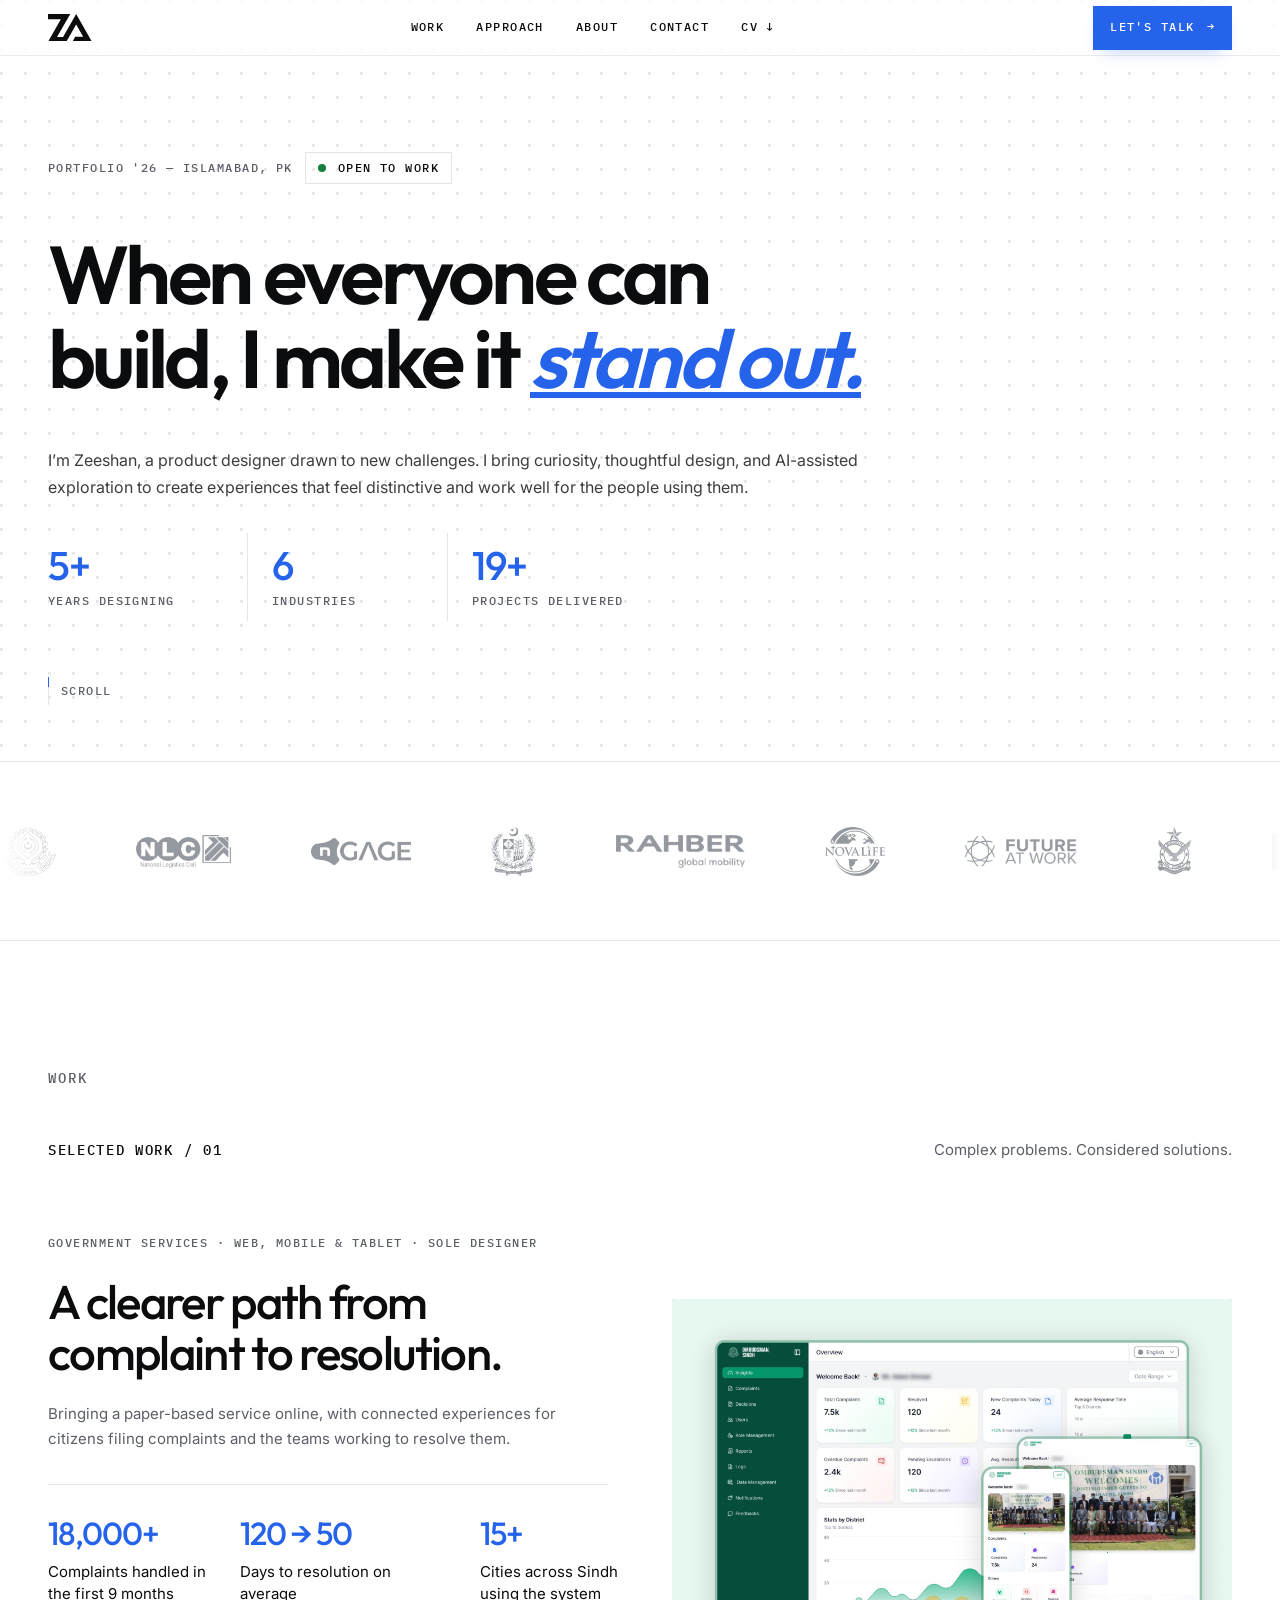
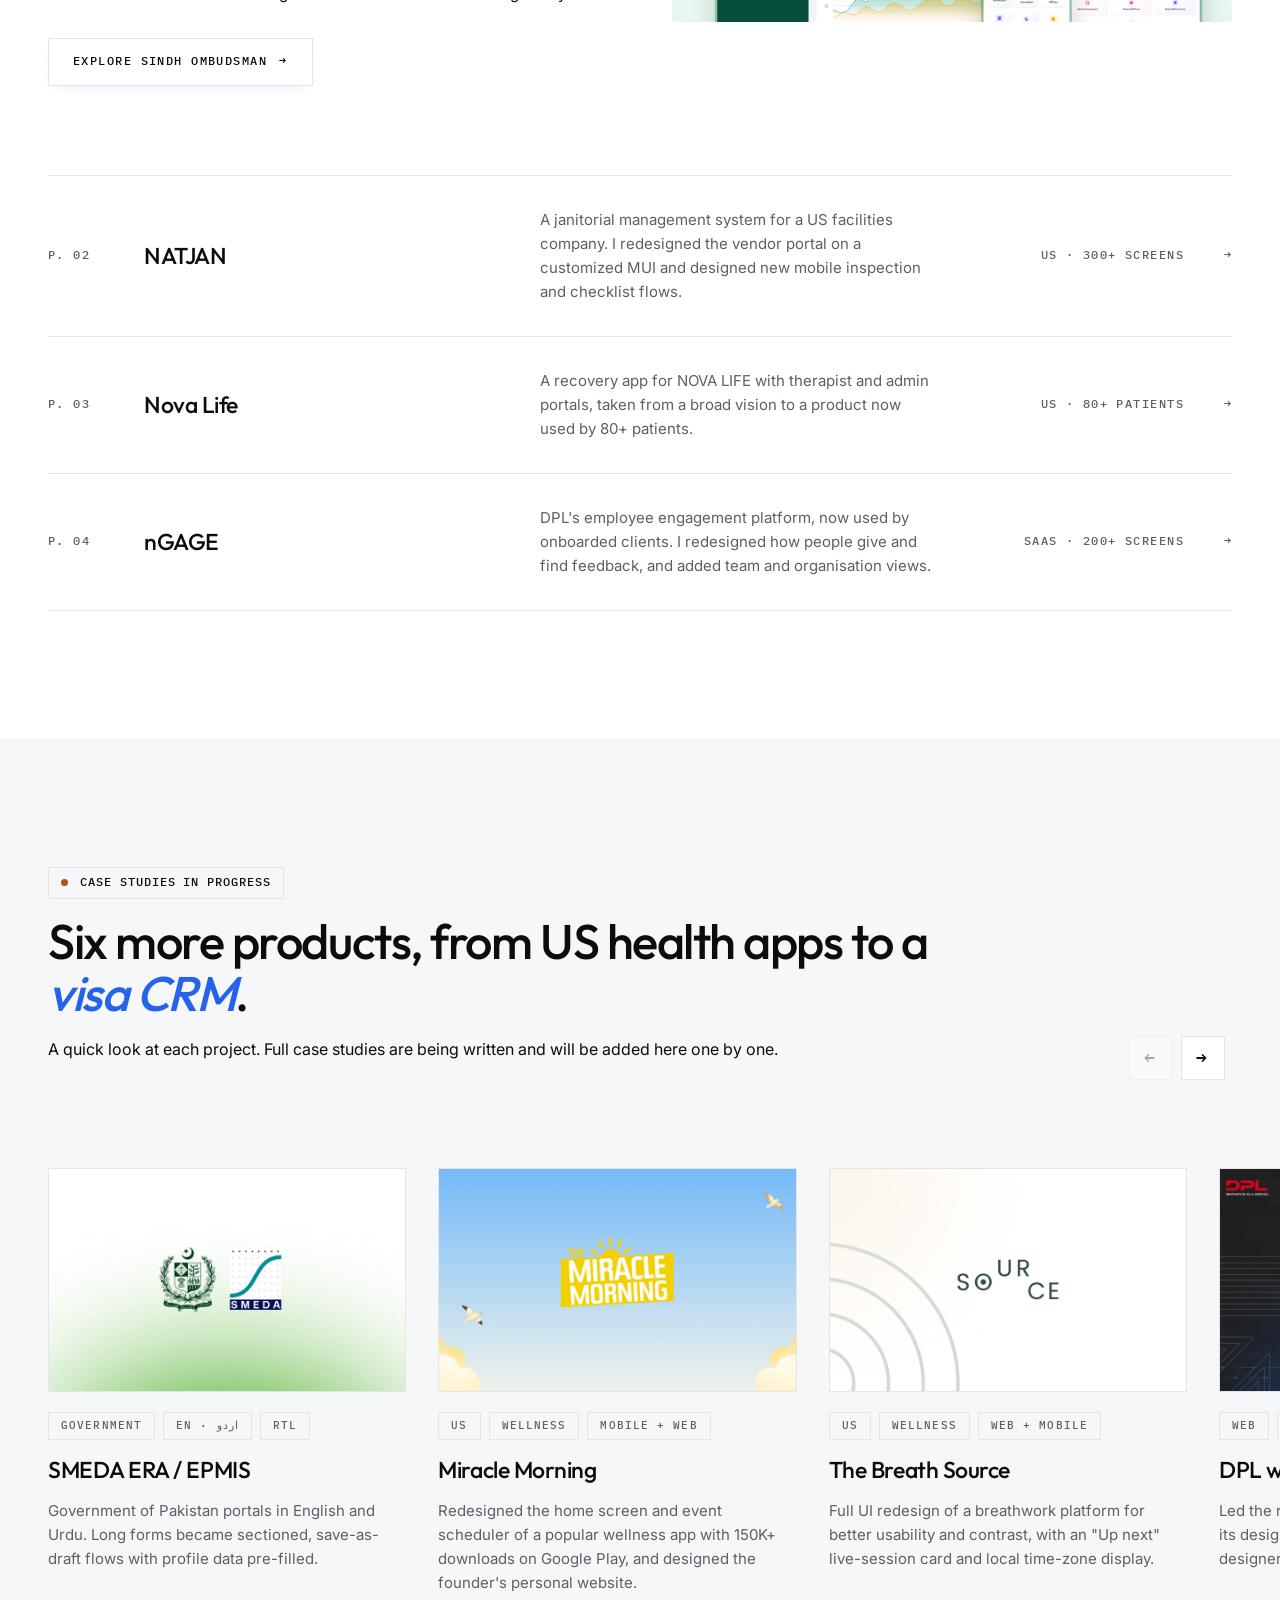
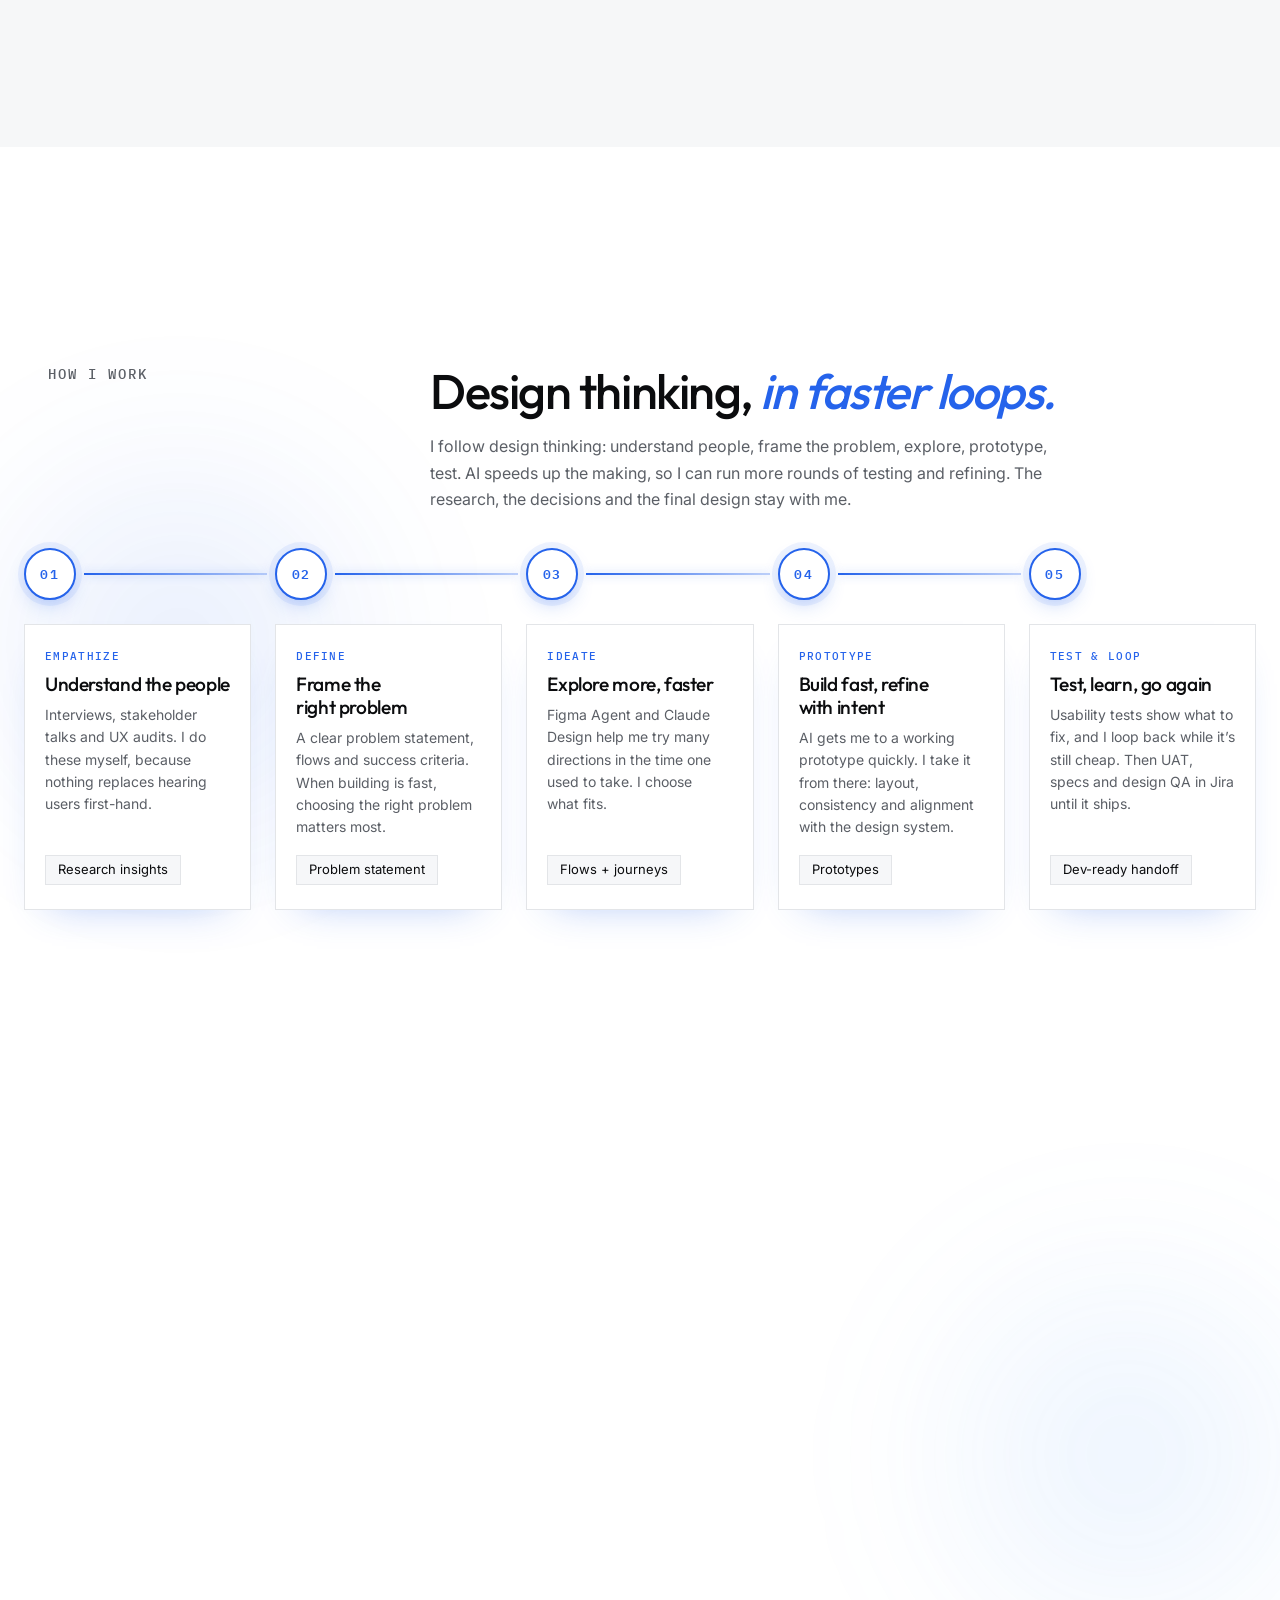
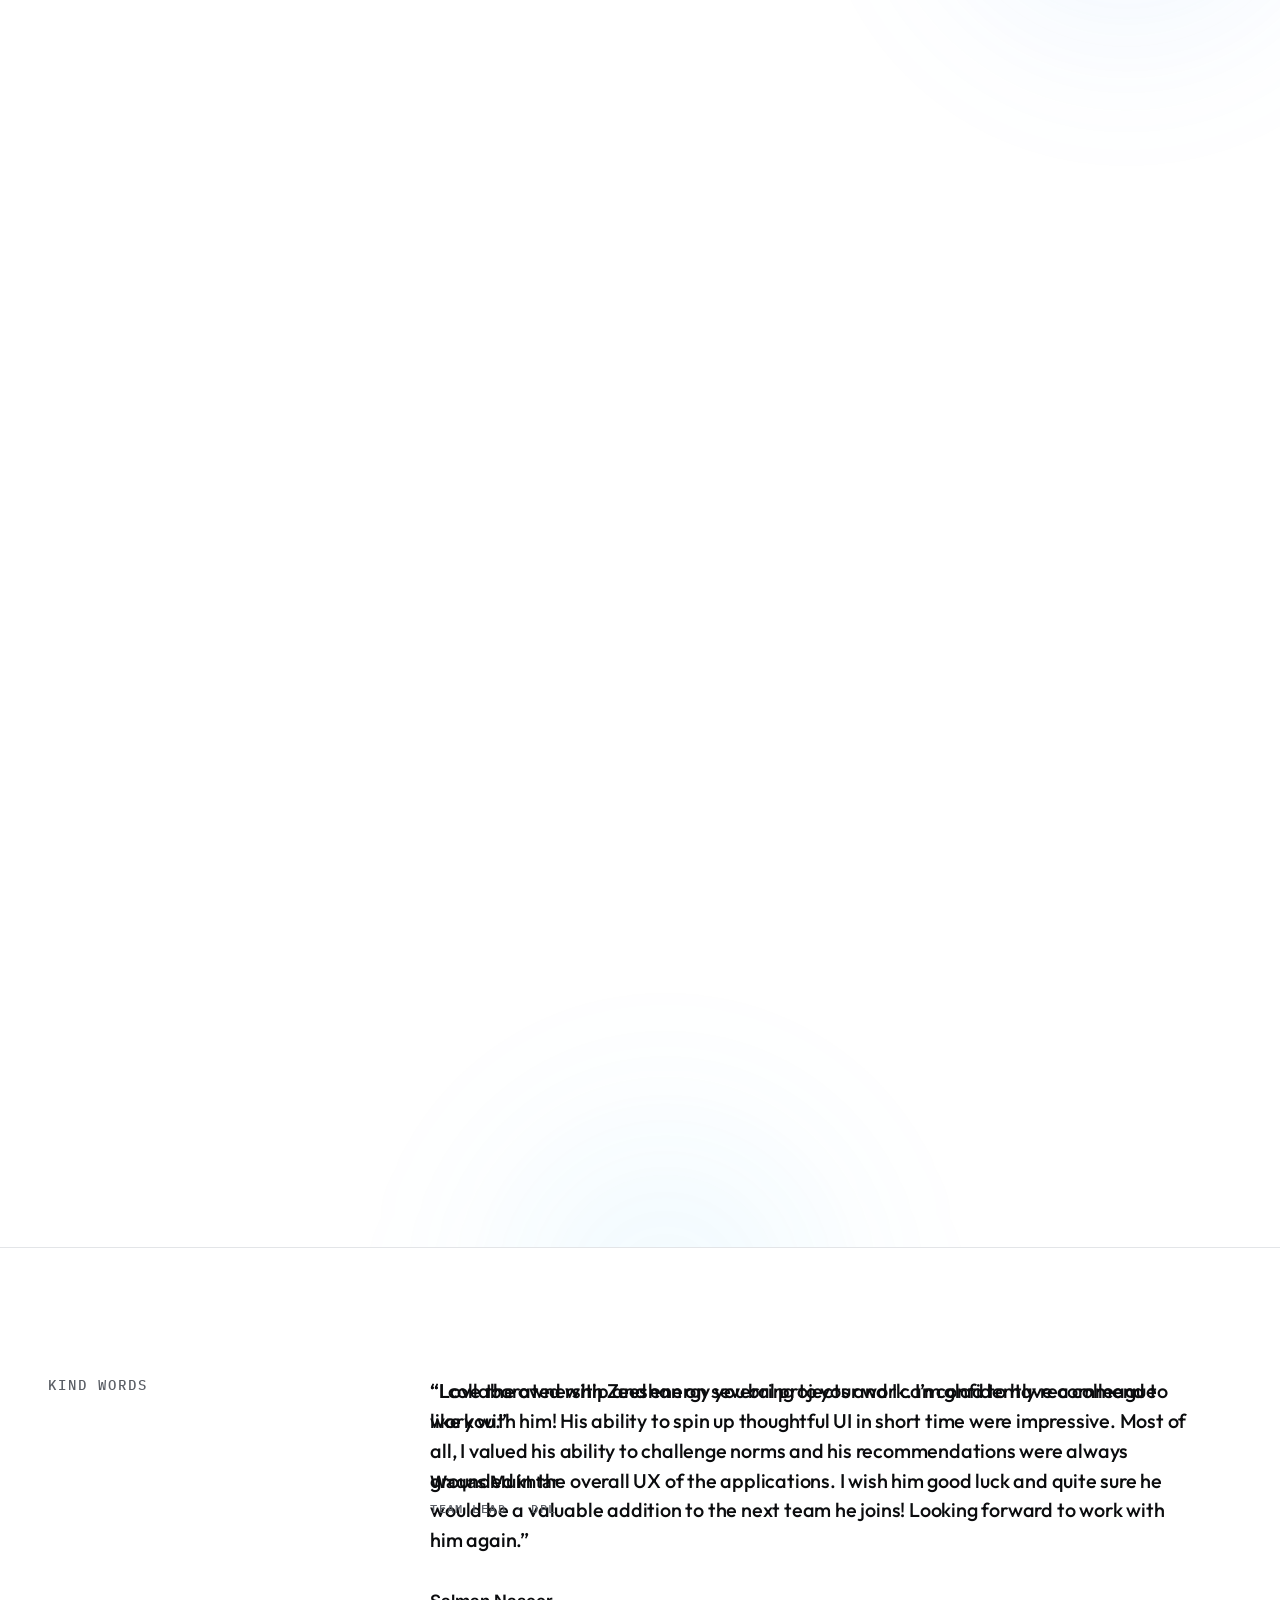
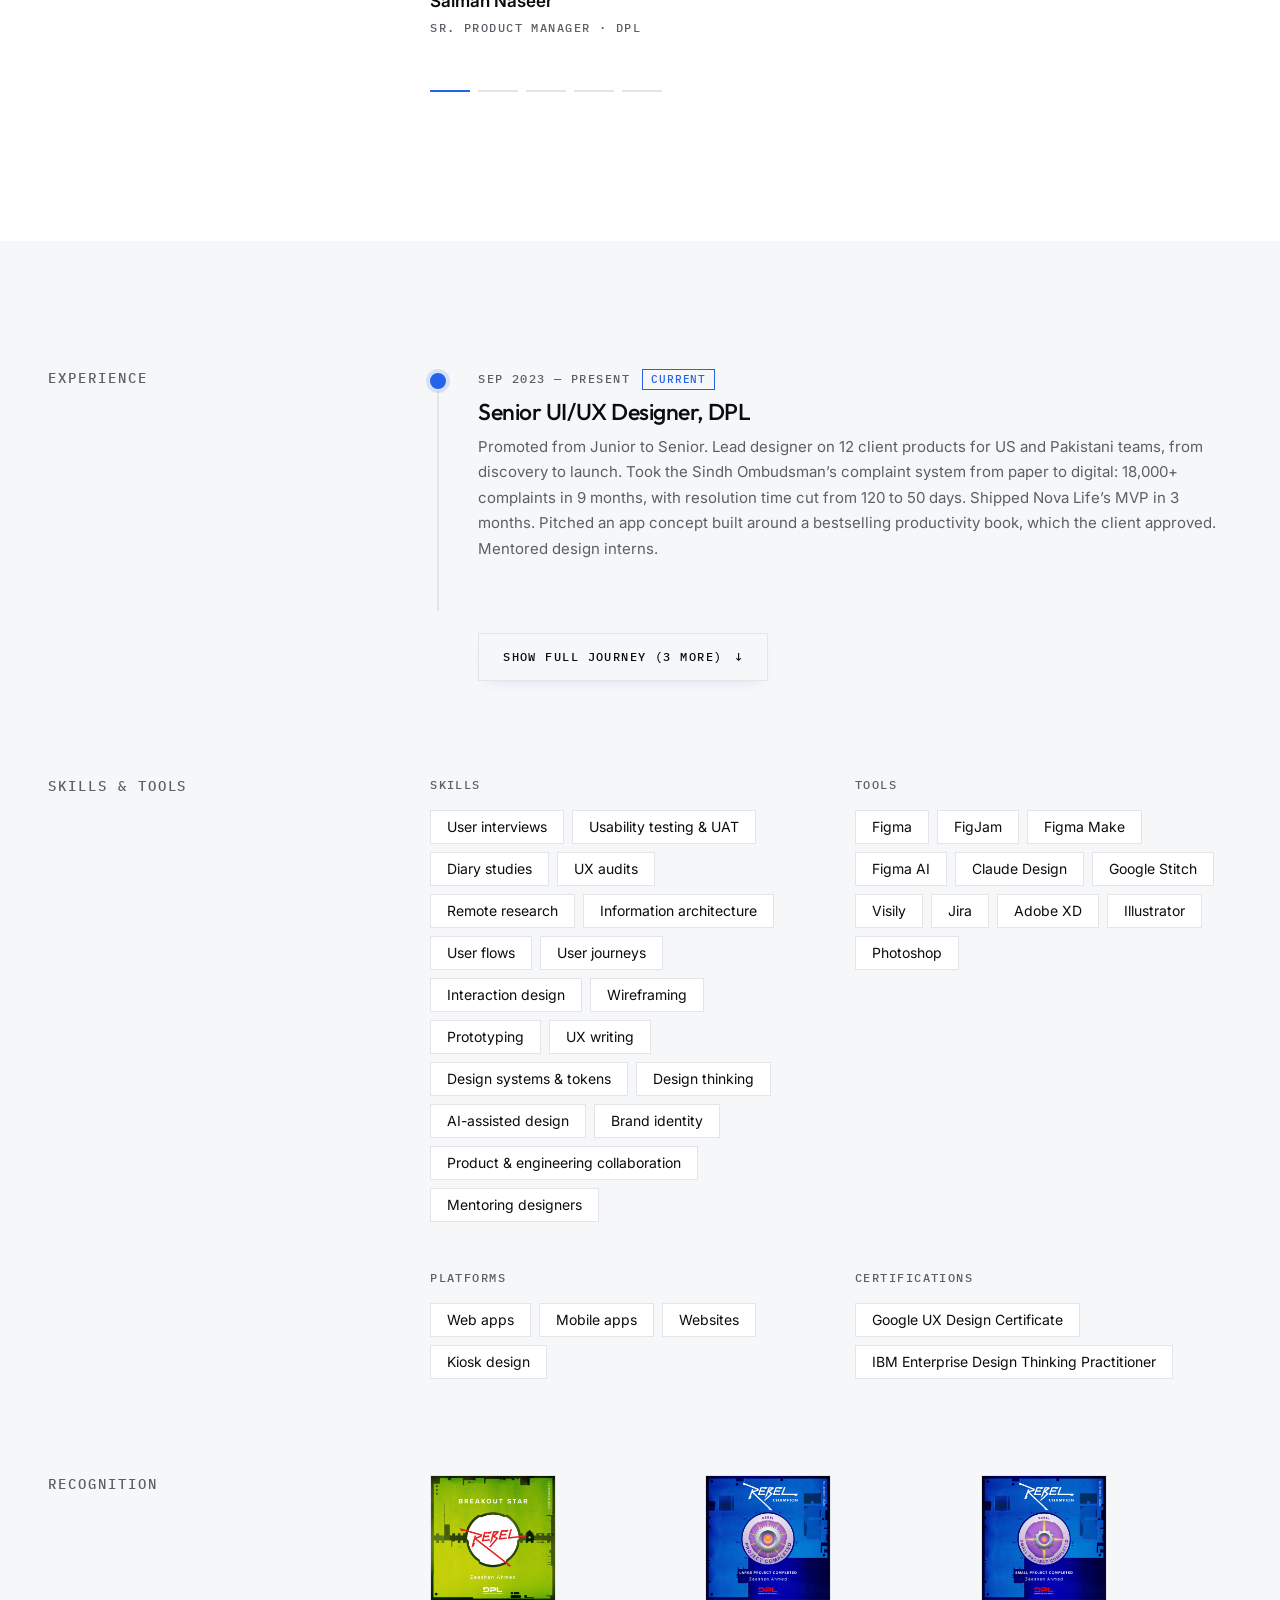
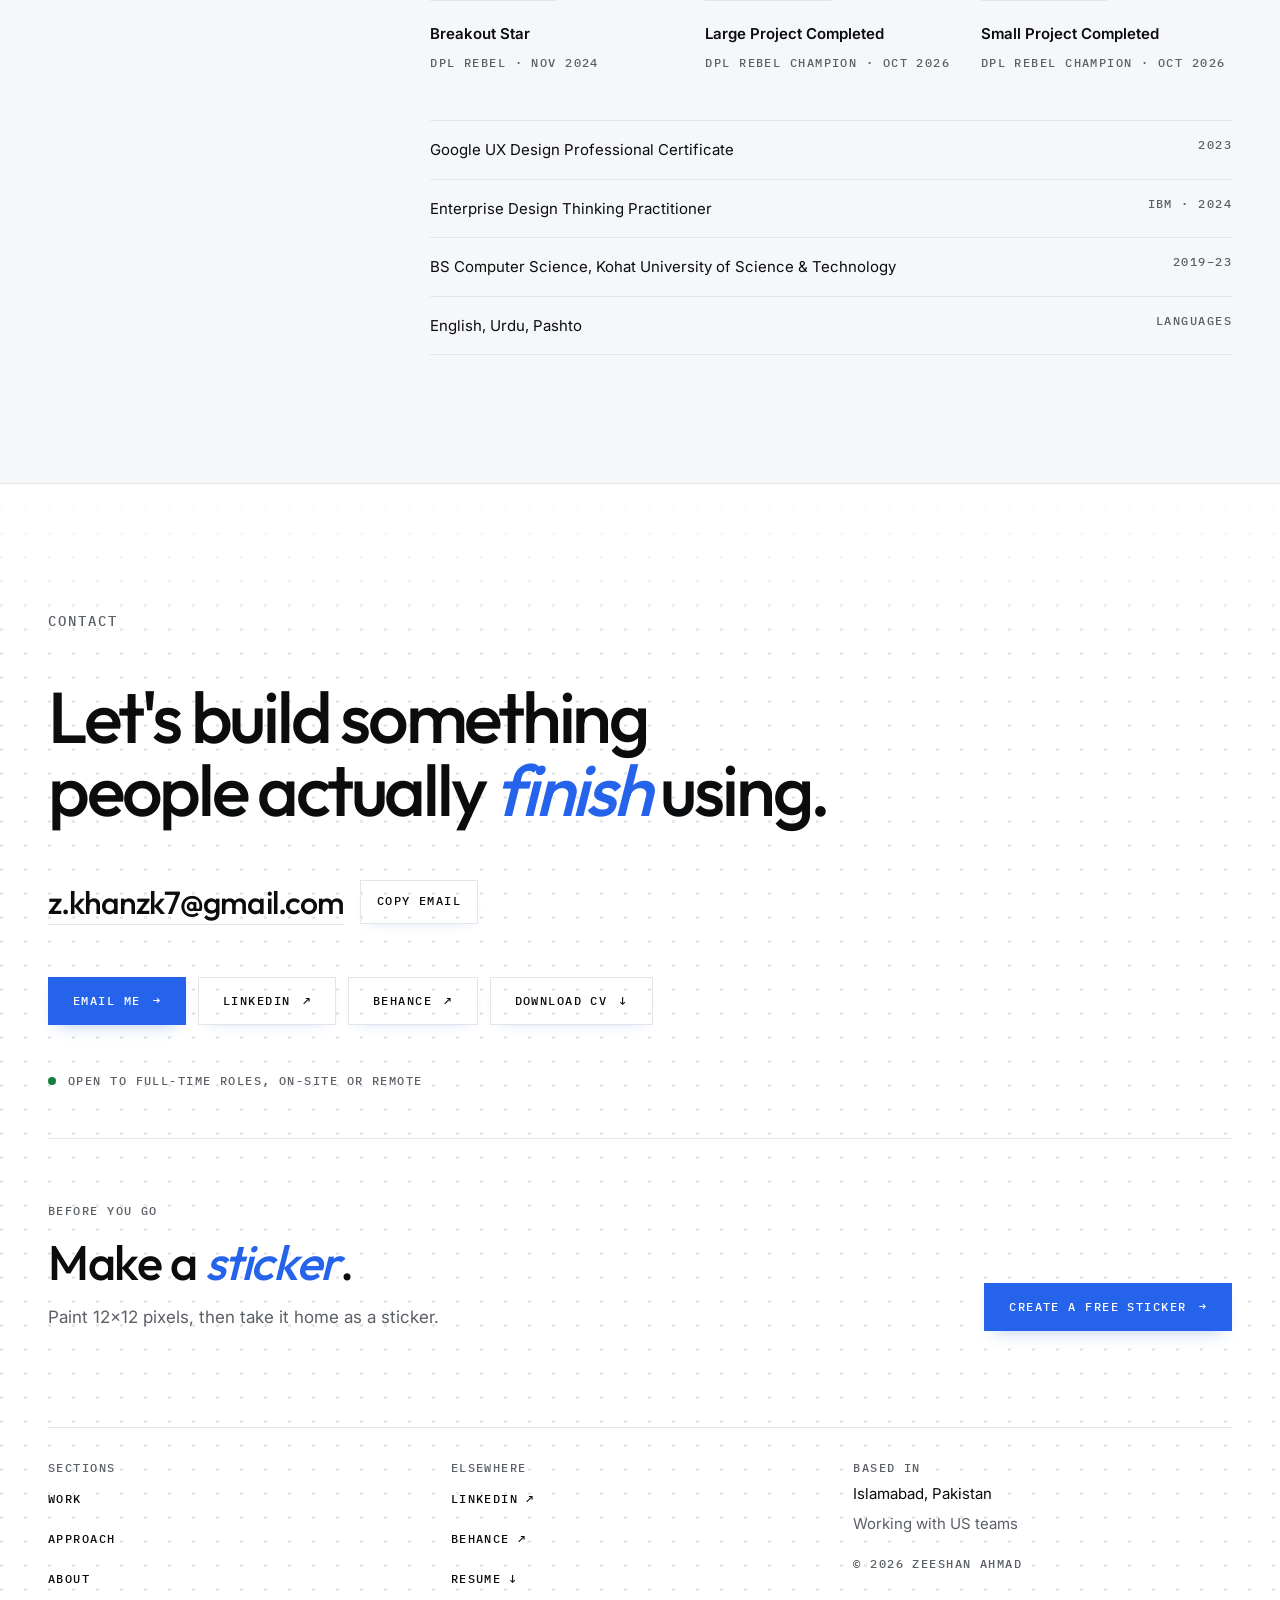
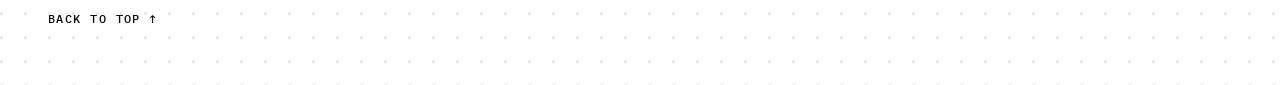
==== commit abf59ac2: "Add files via upload" ====
--- a/index.html
+++ b/index.html
@@ -146,10 +146,10 @@
 <div class="wrap">
 <div class="s-head reveal">
 
-<div style="display: flex; flex-direction: column; gap: var(--space-4); width: 1177px">
+<div style="display: flex; flex-direction: column; gap: var(--space-4); grid-column: 1 / -1; max-width: 1177px">
 <span class="badge mono" style="align-self: flex-start; color: var(--text); font-size: 12px; letter-spacing: .08em"><span class="status-dot" aria-hidden="true"></span>Case studies in progress</span>
-<p class="serif h-section" style="width: 887px">Six more products, from US health apps to a <em>visa CRM</em>.</p>
-<div style="box-sizing: border-box; display: flex; flex-direction: row; gap: 12px; justify-content: space-between; align-items: flex-start; height: 44px"><p style="margin: 0">A quick look at each project. Full case studies are being written and will be added here one by one.</p><div class="p-rail-bar"><button type="button" class="p-rail-btn mono" data-dir="-1" aria-label="Previous projects" aria-controls="p-rail"><span class="arr arr-l" aria-hidden="true">←</span></button><button type="button" class="p-rail-btn mono" data-dir="1" aria-label="Next projects" aria-controls="p-rail"><span class="arr arr-r" aria-hidden="true">→</span></button></div></div>
+<p class="serif h-section" style="max-width: 887px">Six more products, from US health apps to a <em>visa CRM</em>.</p>
+<div style="box-sizing: border-box; display: flex; flex-direction: row; gap: 12px; justify-content: space-between; align-items: flex-start; flex-wrap: wrap; min-height: 44px"><p style="margin: 0; flex: 1 1 320px">A quick look at each project. Full case studies are being written and will be added here one by one.</p><div class="p-rail-bar"><button type="button" class="p-rail-btn mono" data-dir="-1" aria-label="Previous projects" aria-controls="p-rail"><span class="arr arr-l" aria-hidden="true">←</span></button><button type="button" class="p-rail-btn mono" data-dir="1" aria-label="Next projects" aria-controls="p-rail"><span class="arr arr-r" aria-hidden="true">→</span></button></div></div>
 </div>
 </div>
 
@@ -254,10 +254,10 @@
 <h2 id="about-title" class="mono sec-label">Experience</h2>
 <div class="exp-journey">
 <ol class="journey-list">
-<li class="jr is-current"><span class="jr-dot" aria-hidden="true"></span><div class="jr-body"><span class="mono cv-when">Sep 2023 — Present <span class="jr-now mono">Current</span></span><h3 class="serif h-item">UI/UX Designer, DPL</h3><p class="muted" style="font-size: 15px">Lead designer on 11 client products across B2B SaaS, government and US health-tech. Mentored interns.</p></div></li>
+<li class="jr is-current"><span class="jr-dot" aria-hidden="true"></span><div class="jr-body"><span class="mono cv-when">Sep 2023 — Present <span class="jr-now mono">Current</span></span><h3 class="serif h-item">Senior UI/UX Designer, DPL</h3><p class="muted" style="font-size: 15px">Promoted from Junior to Senior. Lead designer on 12 client products for US and Pakistani teams, from discovery to launch. Took the Sindh Ombudsman’s complaint system from paper to digital: 18,000+ complaints in 9 months, with resolution time cut from 120 to 50 days. Shipped Nova Life’s MVP in 3 months. Pitched an app concept built around a bestselling productivity book, which the client approved. Mentored design interns.</p></div></li>
 <div class="jr-extra" data-exp-extra hidden>
-<li class="jr"><span class="jr-dot" aria-hidden="true"></span><div class="jr-body"><span class="mono cv-when">Mar 2022 — Apr 2023</span><h3 class="serif h-item">Product Designer, Cricstreamer</h3><p class="muted" style="font-size: 15px">Cricket streaming app from user research to high-fidelity prototypes, plus brand assets.</p></div></li>
-<li class="jr"><span class="jr-dot" aria-hidden="true"></span><div class="jr-body"><span class="mono cv-when">Aug 2021 — Apr 2022</span><h3 class="serif h-item">Product Designer, Workout Need</h3><p class="muted" style="font-size: 15px">End-to-end design of a fitness app and marketplace, plus brand identity.</p></div></li>
+<li class="jr"><span class="jr-dot" aria-hidden="true"></span><div class="jr-body"><span class="mono cv-when">Mar 2022 — Apr 2023</span><h3 class="serif h-item">Product Designer, Cricstreamer</h3><p class="muted" style="font-size: 15px">Designed a cricket streaming app for an incubated startup, covering live streams, scorecards and player stats, from user research to high-fidelity prototypes. Also designed the brand identity.</p></div></li>
+<li class="jr"><span class="jr-dot" aria-hidden="true"></span><div class="jr-body"><span class="mono cv-when">Aug 2021 — Apr 2022</span><h3 class="serif h-item">Product Designer, Workout Need</h3><p class="muted" style="font-size: 15px">Led end-to-end design of a fitness app for an incubated startup, with workout tracking, training plans and a marketplace. Also designed the brand.</p></div></li>
 <li class="jr jr-last"><span class="jr-dot" aria-hidden="true"></span><div class="jr-body"><span class="mono cv-when">Apr 2021 — Jan 2022</span><h3 class="serif h-item">Graphic Designer, Uzair Technology</h3><p class="muted" style="font-size: 15px">Brand, marketing and social media design.</p></div></li>
 </div>
 </ol>
--- a/style.css
+++ b/style.css
@@ -1191,3 +1191,13 @@
   .pp-tools-row,.pp-swatches{grid-template-columns:repeat(auto-fill,44px);display:flex;flex-wrap:wrap}
   .pp-out{align-items:center}
 }
+/* Sindh feature: on phones the card hugs its cover (desktop keeps the 500px set on the canvas) */
+@container page (max-width:720px){.sf-visual{height:auto!important}}
+/* Sindh feature on phones: cover first, then copy, button last */
+@container page (max-width:720px){.sf-visual{order:-1}}
+/* More projects: arrows sit at the right when the header wraps on smaller screens */
+.p-rail-bar{margin-left:auto}
+/* journey toggle: centred on phones */
+@container page (max-width:720px){.jr-more{display:flex;width:fit-content;margin-inline:auto}}
+/* Sindh feature button: centred on phones */
+@container page (max-width:720px){.sf-copy>.btn{align-self:center!important}}
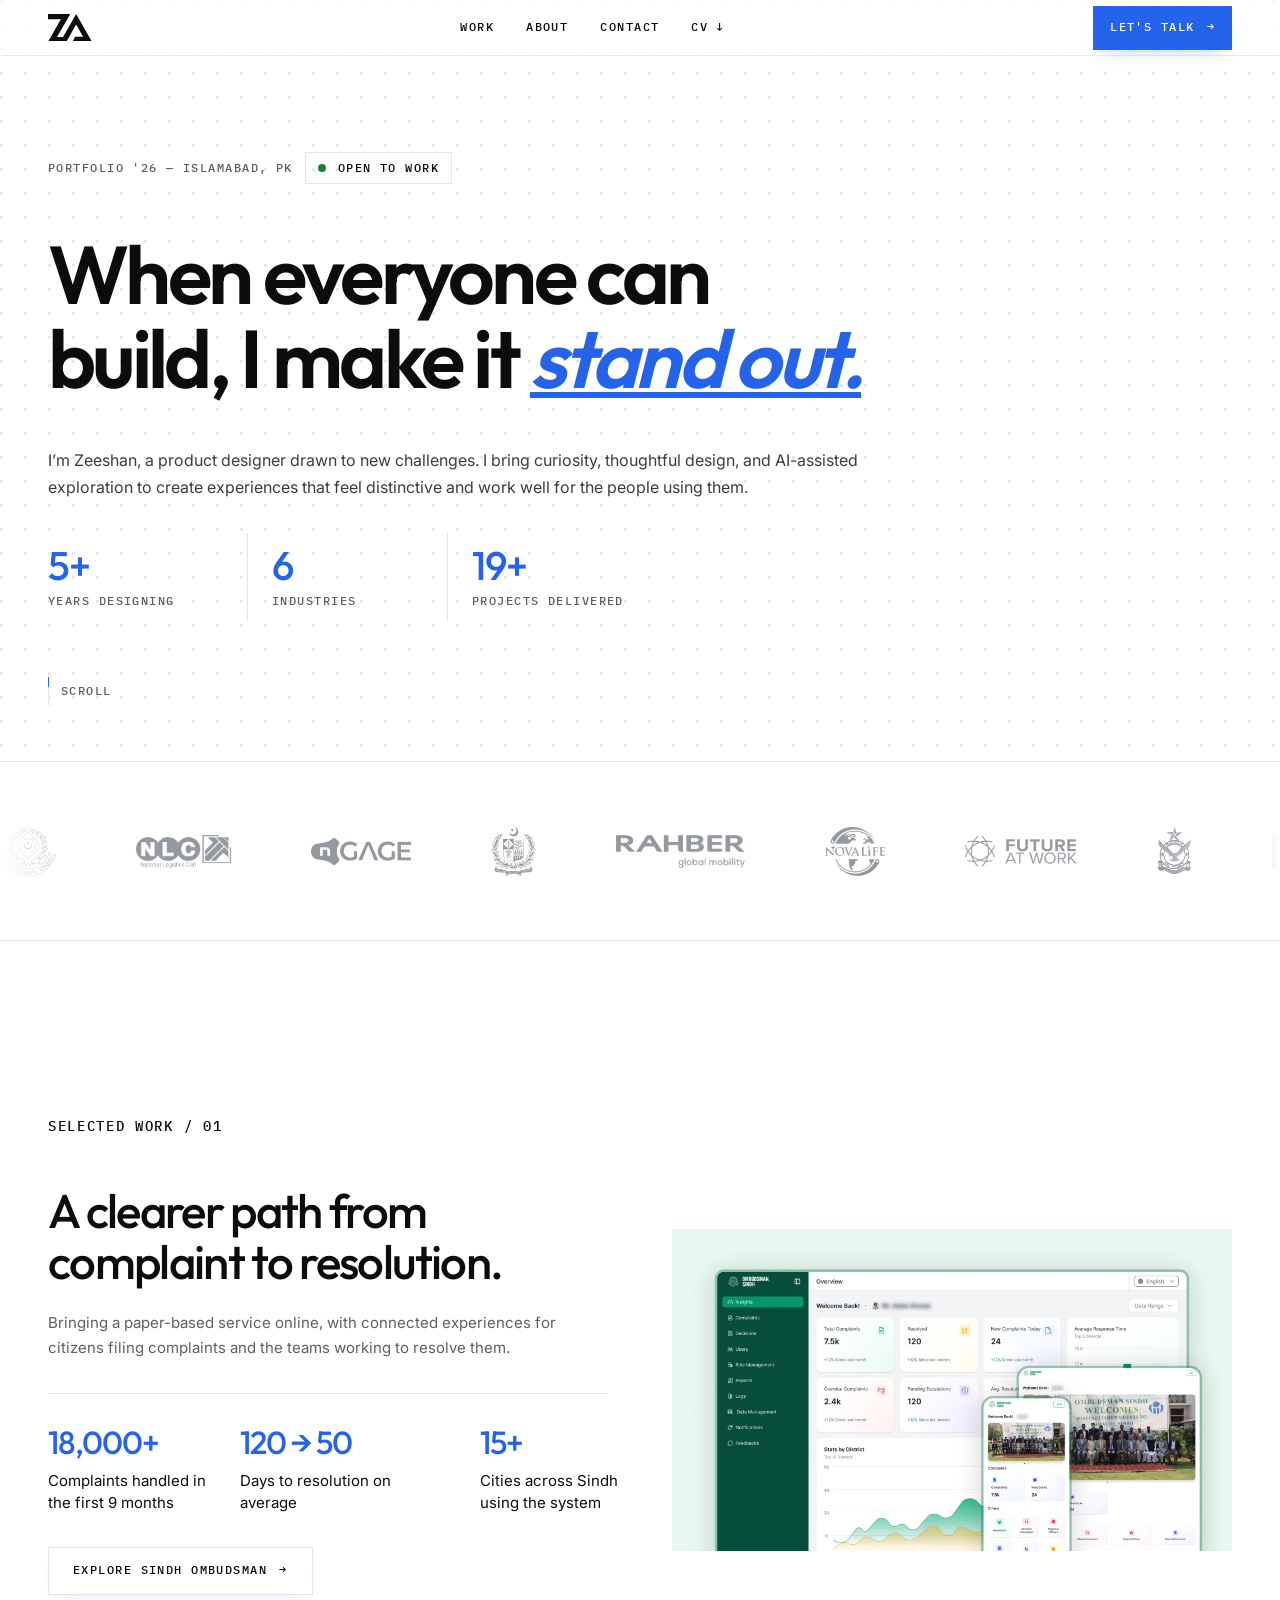
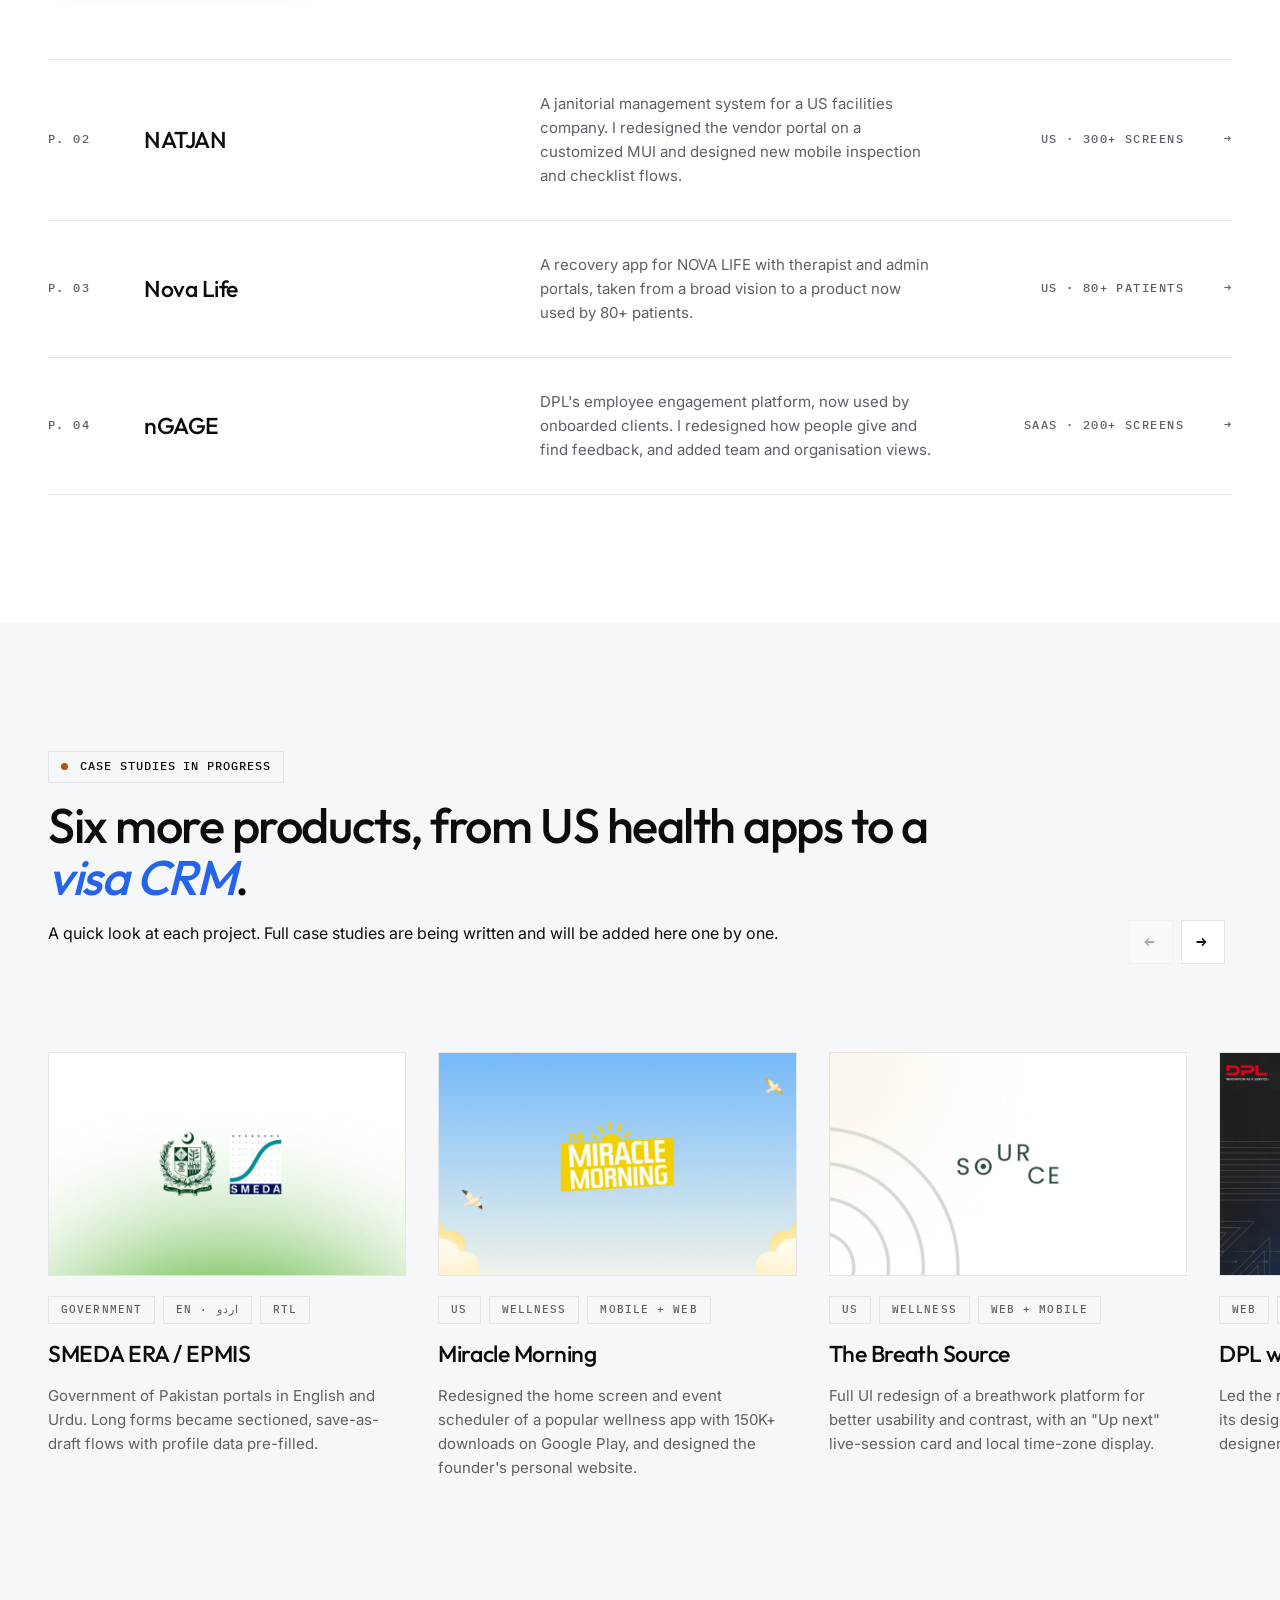
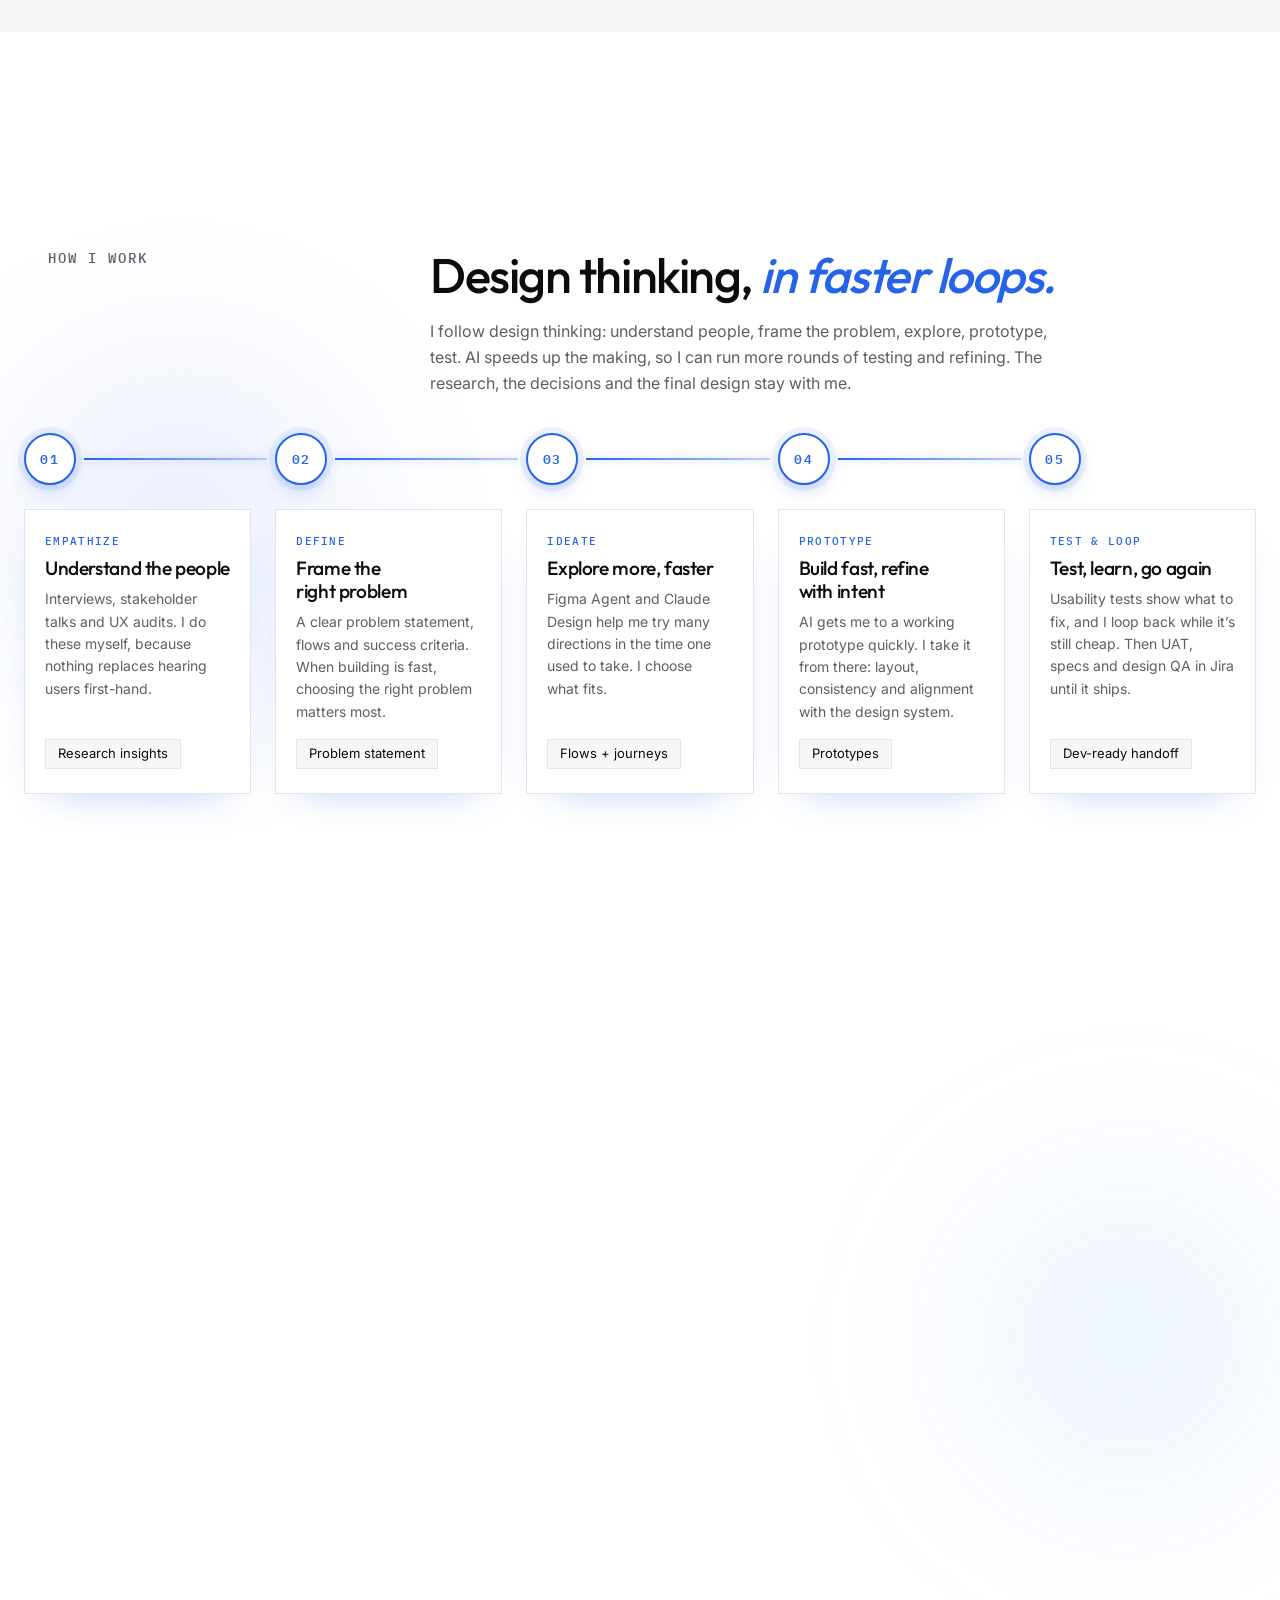
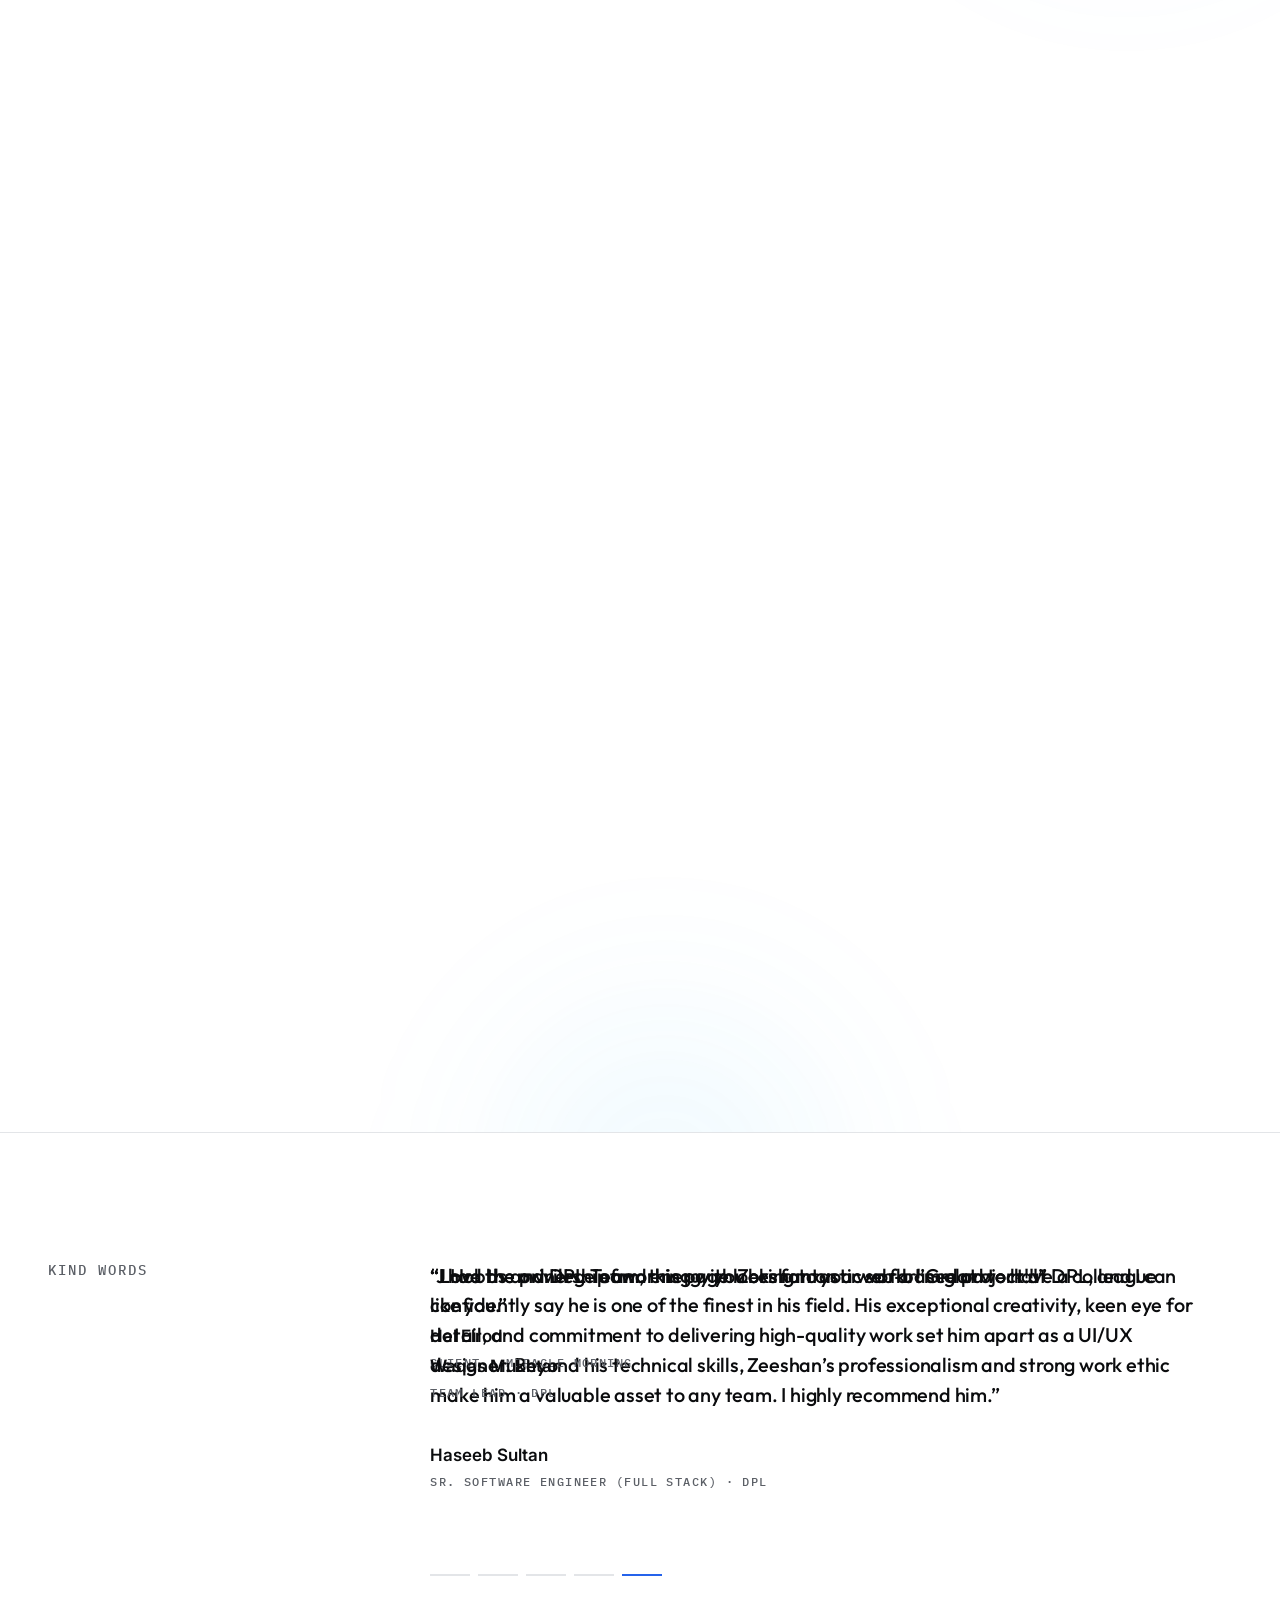
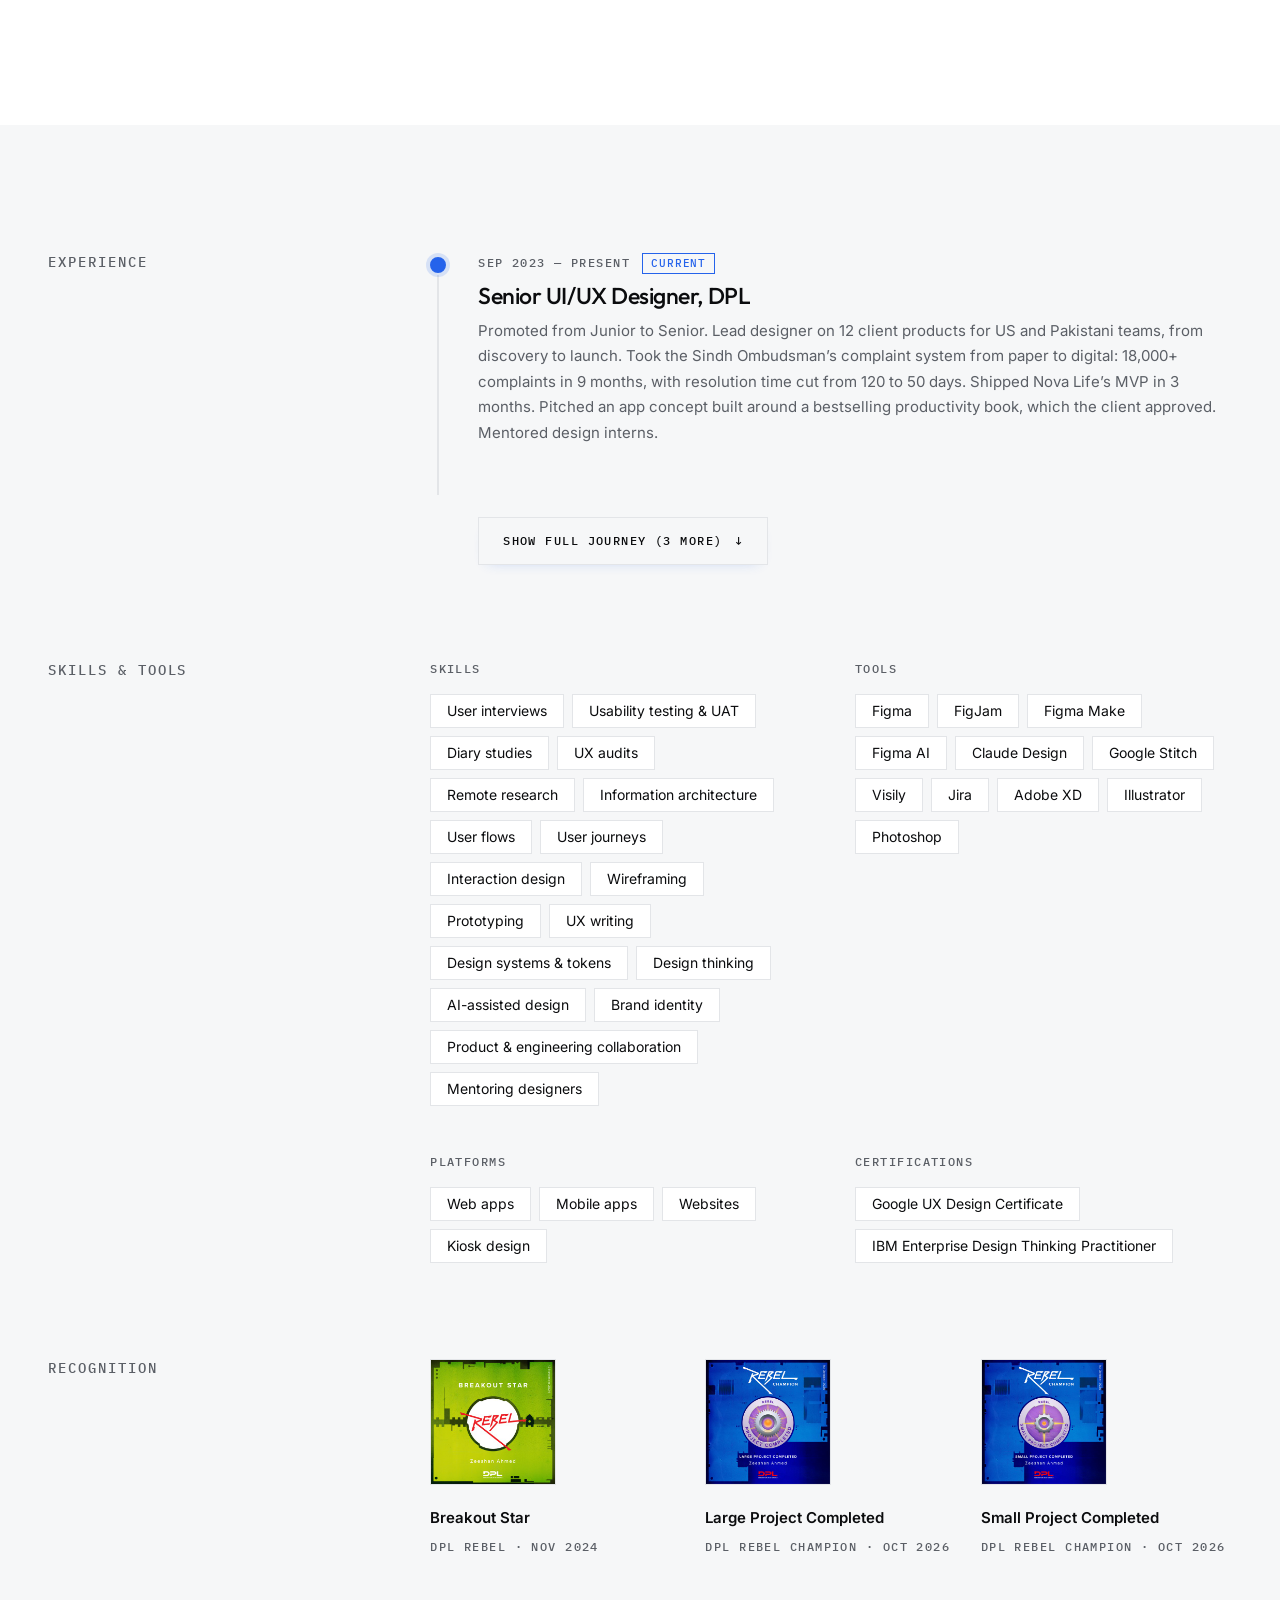
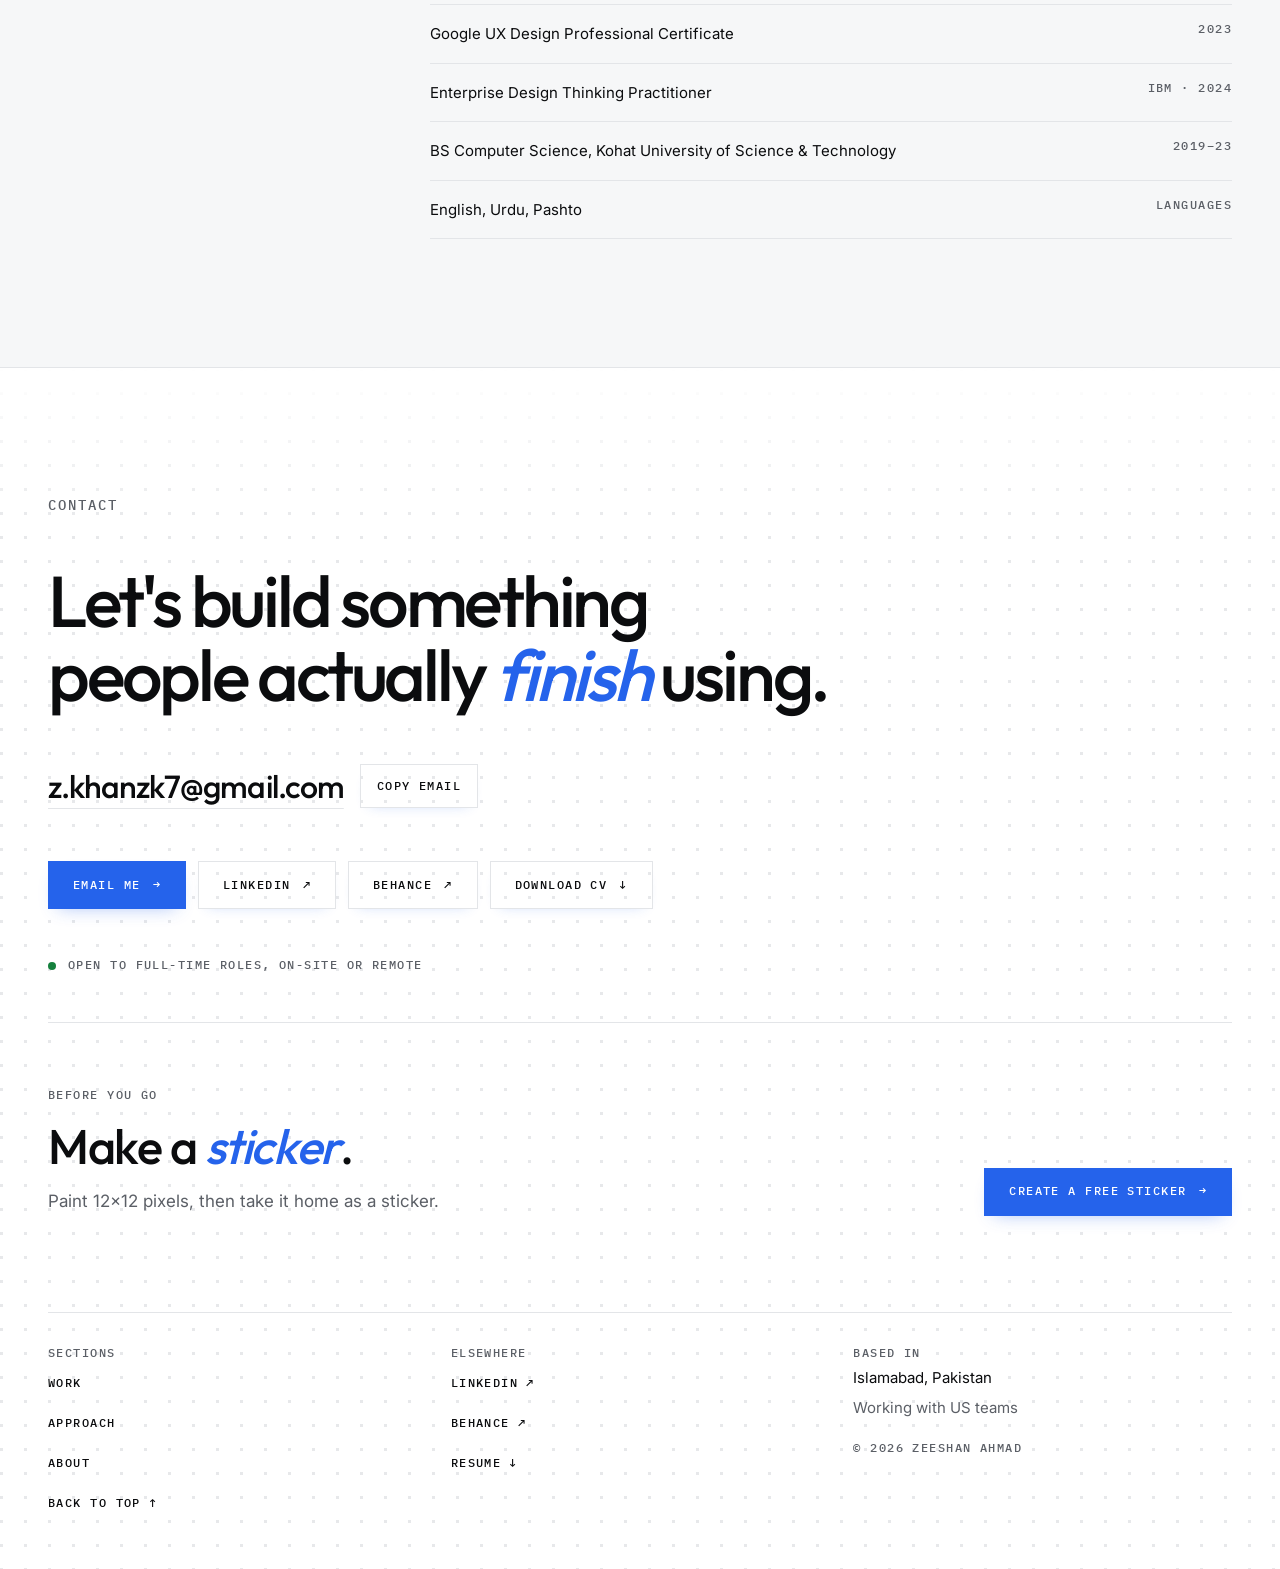
==== commit a5394a68: "Add files via upload" ====
--- a/index.html
+++ b/index.html
@@ -31,7 +31,7 @@
 </a>
 <nav class="nav-links" aria-label="Primary">
 <a class="link mono" href="#work">Work</a>
-<a class="link mono" href="#process">Approach</a>
+
 <a class="link mono" href="#about">About</a>
 <a class="link mono" href="#contact">Contact</a>
 <a class="link mono" href="Zeeshan_Ahmad_UIUX_Designer_CV.pdf" download="Zeeshan_Ahmad_UIUX_Designer_CV.pdf">CV <span class="arr arr-d" aria-hidden="true">↓</span></a>
@@ -85,14 +85,14 @@
 <section id="work" class="section" aria-labelledby="work-title" style="border-top: 0; padding-top: var(--space-32)">
 <div class="wrap" style="display: flex; flex-direction: column; gap: var(--space-12)">
 <div style="display: flex; justify-content: space-between; align-items: baseline; gap: var(--space-6); flex-wrap: wrap">
-<h2 id="work-title" class="mono sec-label">Work</h2>
+<h2 id="work-title" class="sr-only">Work</h2>
 </div>
 <div class="work-grid">
 <article id="sf-sindh" class="sf reveal" aria-labelledby="sf-title">
-<div class="sf-top"><p class="mono sf-kicker">Selected work / 01</p><p class="sf-tagline">Complex problems. Considered solutions.</p></div>
+<div class="sf-top"><p class="mono sf-kicker">Selected work / 01</p></div>
 <div class="sf-body">
 <div class="sf-copy">
-<p class="mono label sf-eyebrow">Government services · Web, mobile &amp; tablet&nbsp;<span style="letter-spacing: 1.44px">·&nbsp;</span><span style="letter-spacing: 1.44px">Sole designer</span></p>
+
 <h3 id="sf-title" class="serif sf-title">A clearer path from complaint to resolution.</h3>
 
 <p class="sf-lead" style="font-size: 15px">Bringing a paper-based service online, with connected experiences for citizens filing complaints and the teams working to resolve them.</p>
@@ -103,7 +103,7 @@
 </dl>
 <a class="btn mono" href="sindh-ombudsman.html" style="align-self: flex-start; margin-top: var(--space-2)">Explore Sindh Ombudsman <span class="arr arr-r" aria-hidden="true">→</span></a>
 </div>
-<div class="sf-visual" style="padding: 0; background: none; justify-content: center; height: 500px">
+<div class="sf-visual" style="padding: 0; background: none; justify-content: center; height: 322px">
 <div class="sf-stage" style="padding: 0"><img src="home-754c59a9.jpg" alt="Sindh Ombudsman on desktop, tablet and mobile: the Insights dashboard with complaint totals and a district chart, beside the citizen app home with complaints and other services" width="2000" height="1156" loading="lazy" style="display: block; width: 100%; height: auto; border-radius: 2px"></div>
 </div>
 </div>
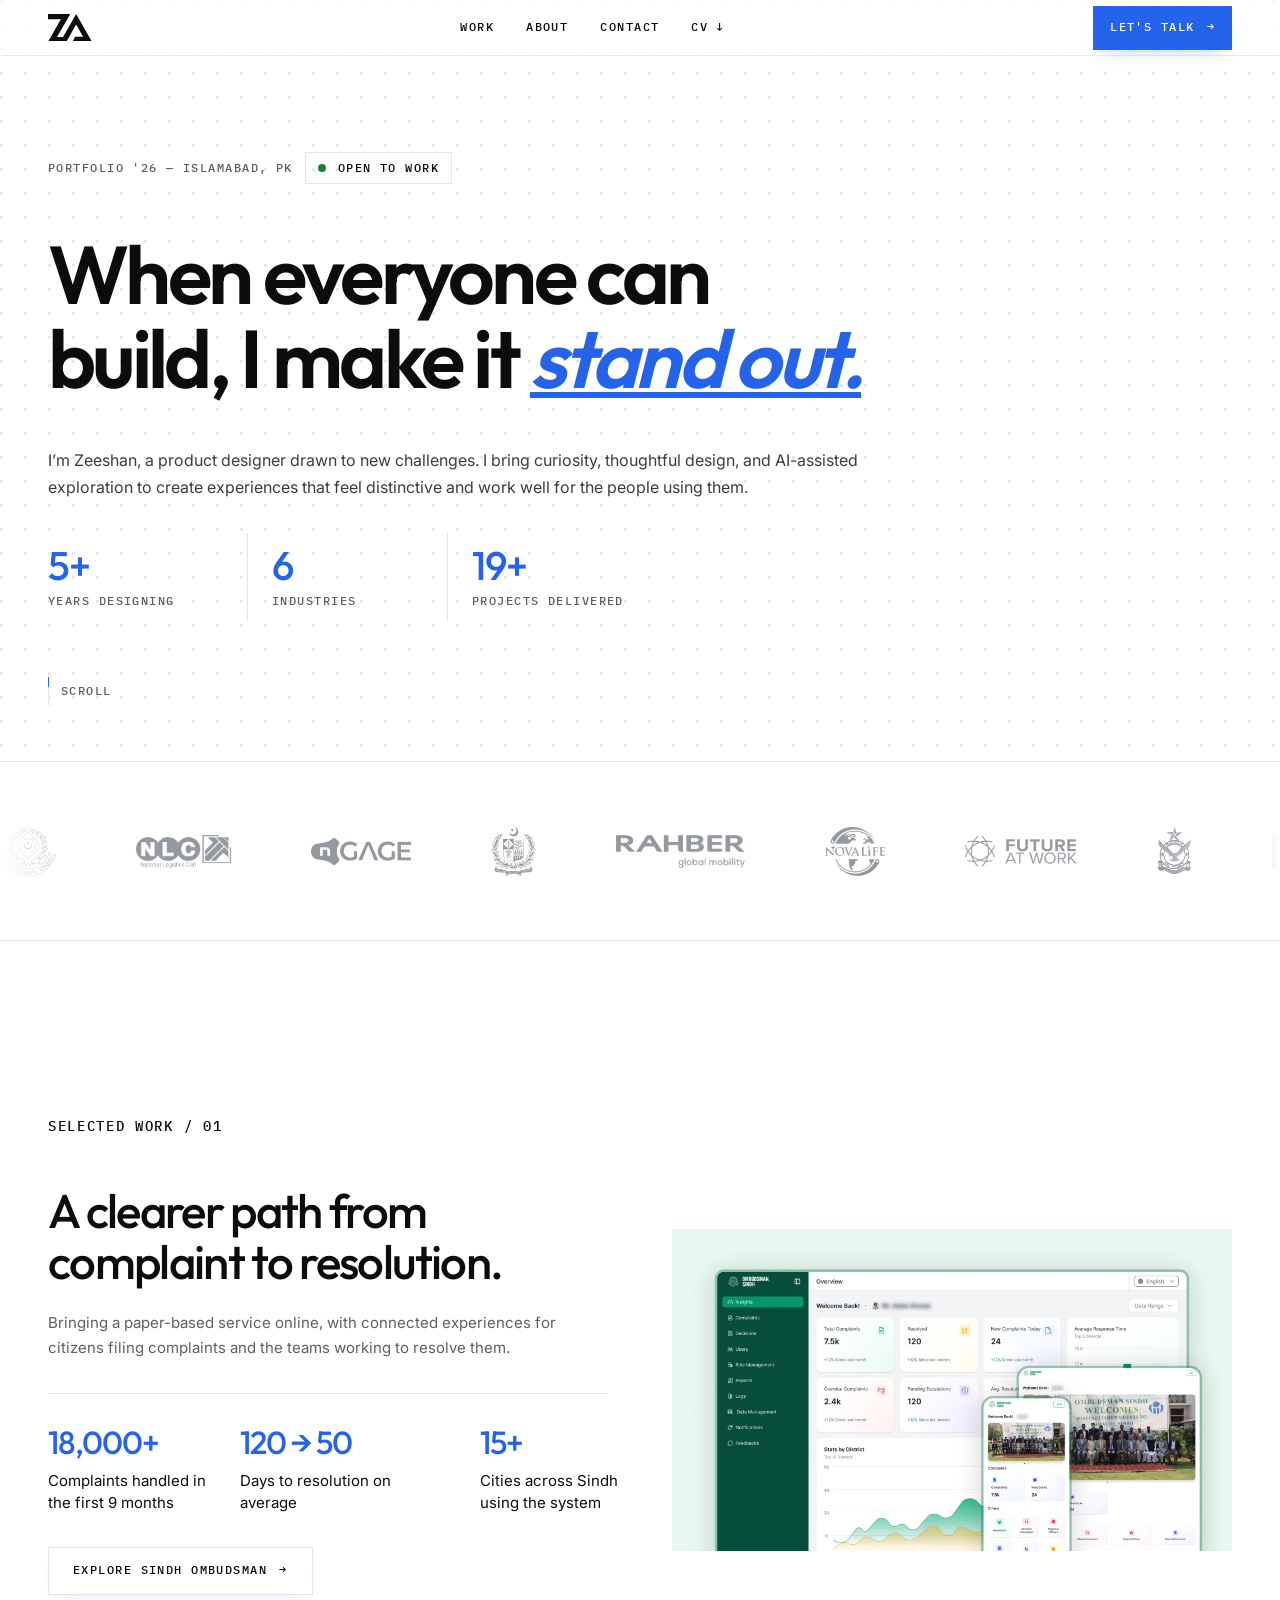
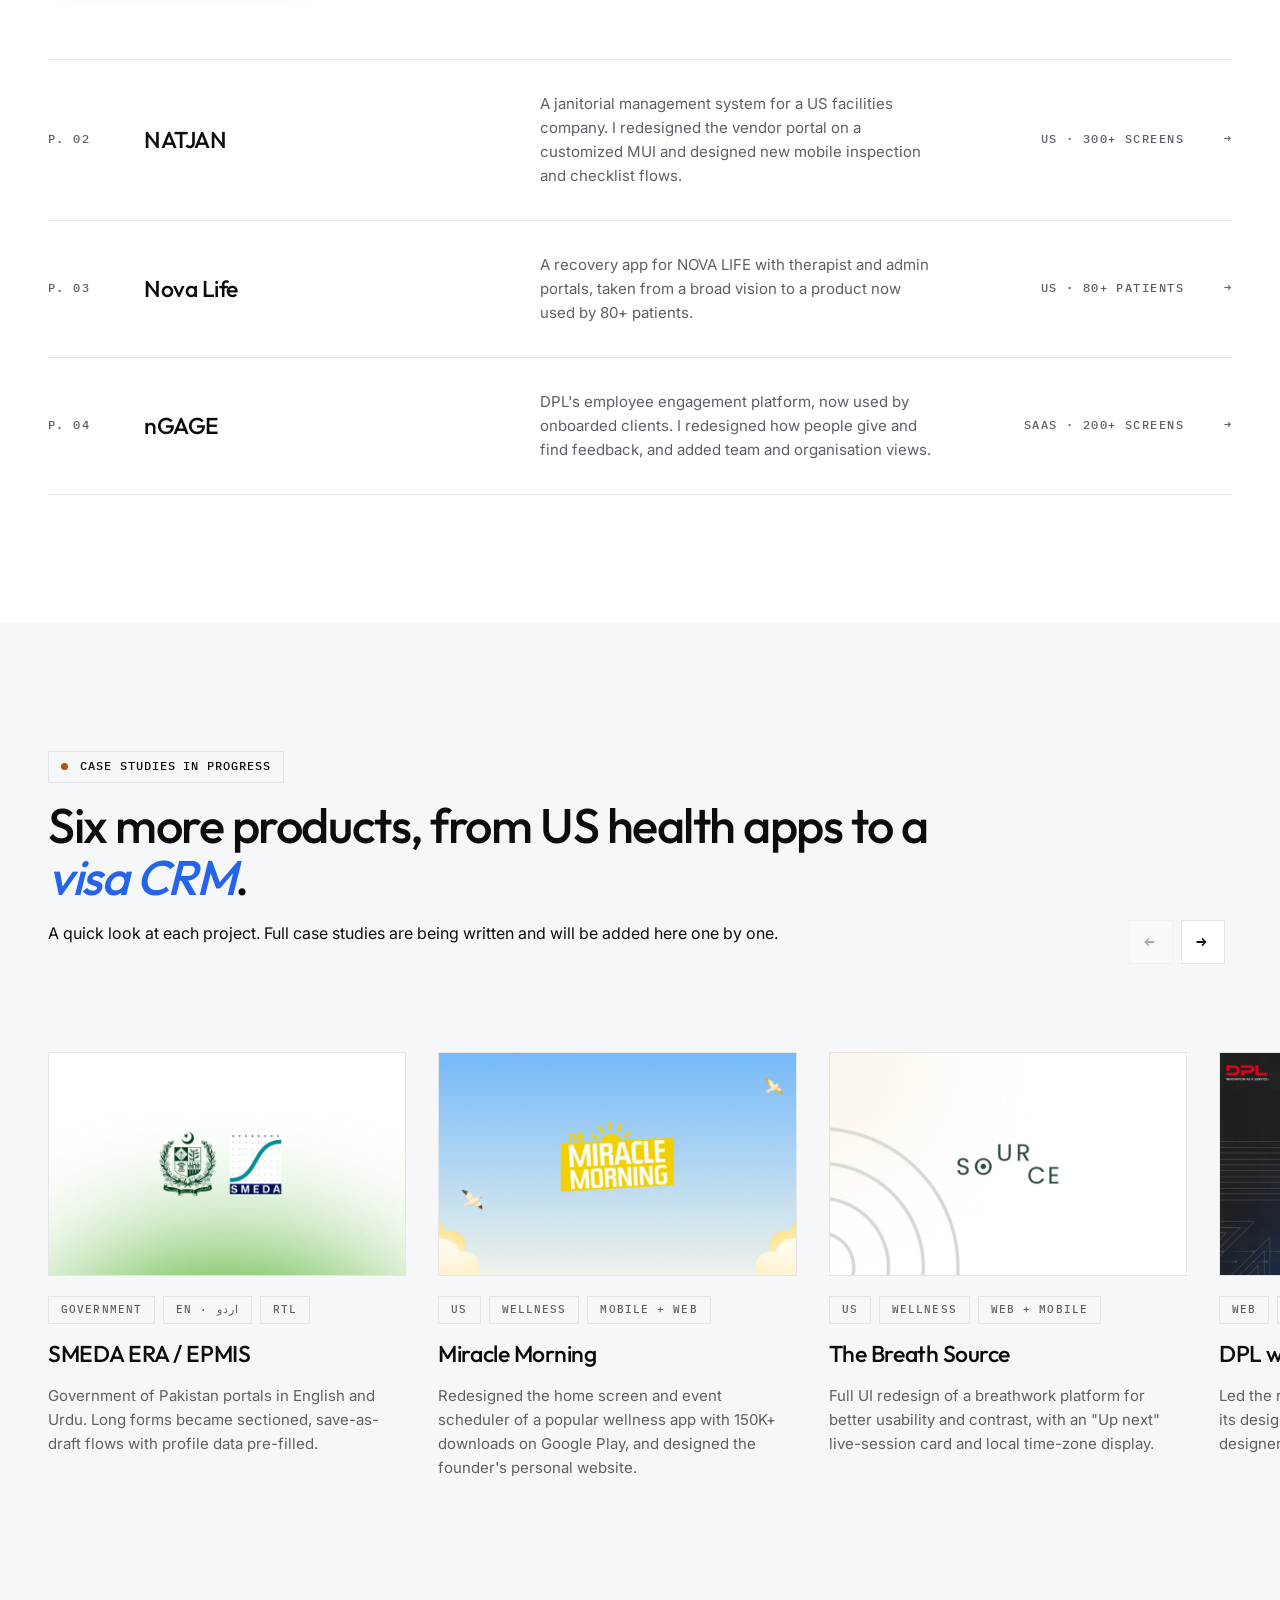
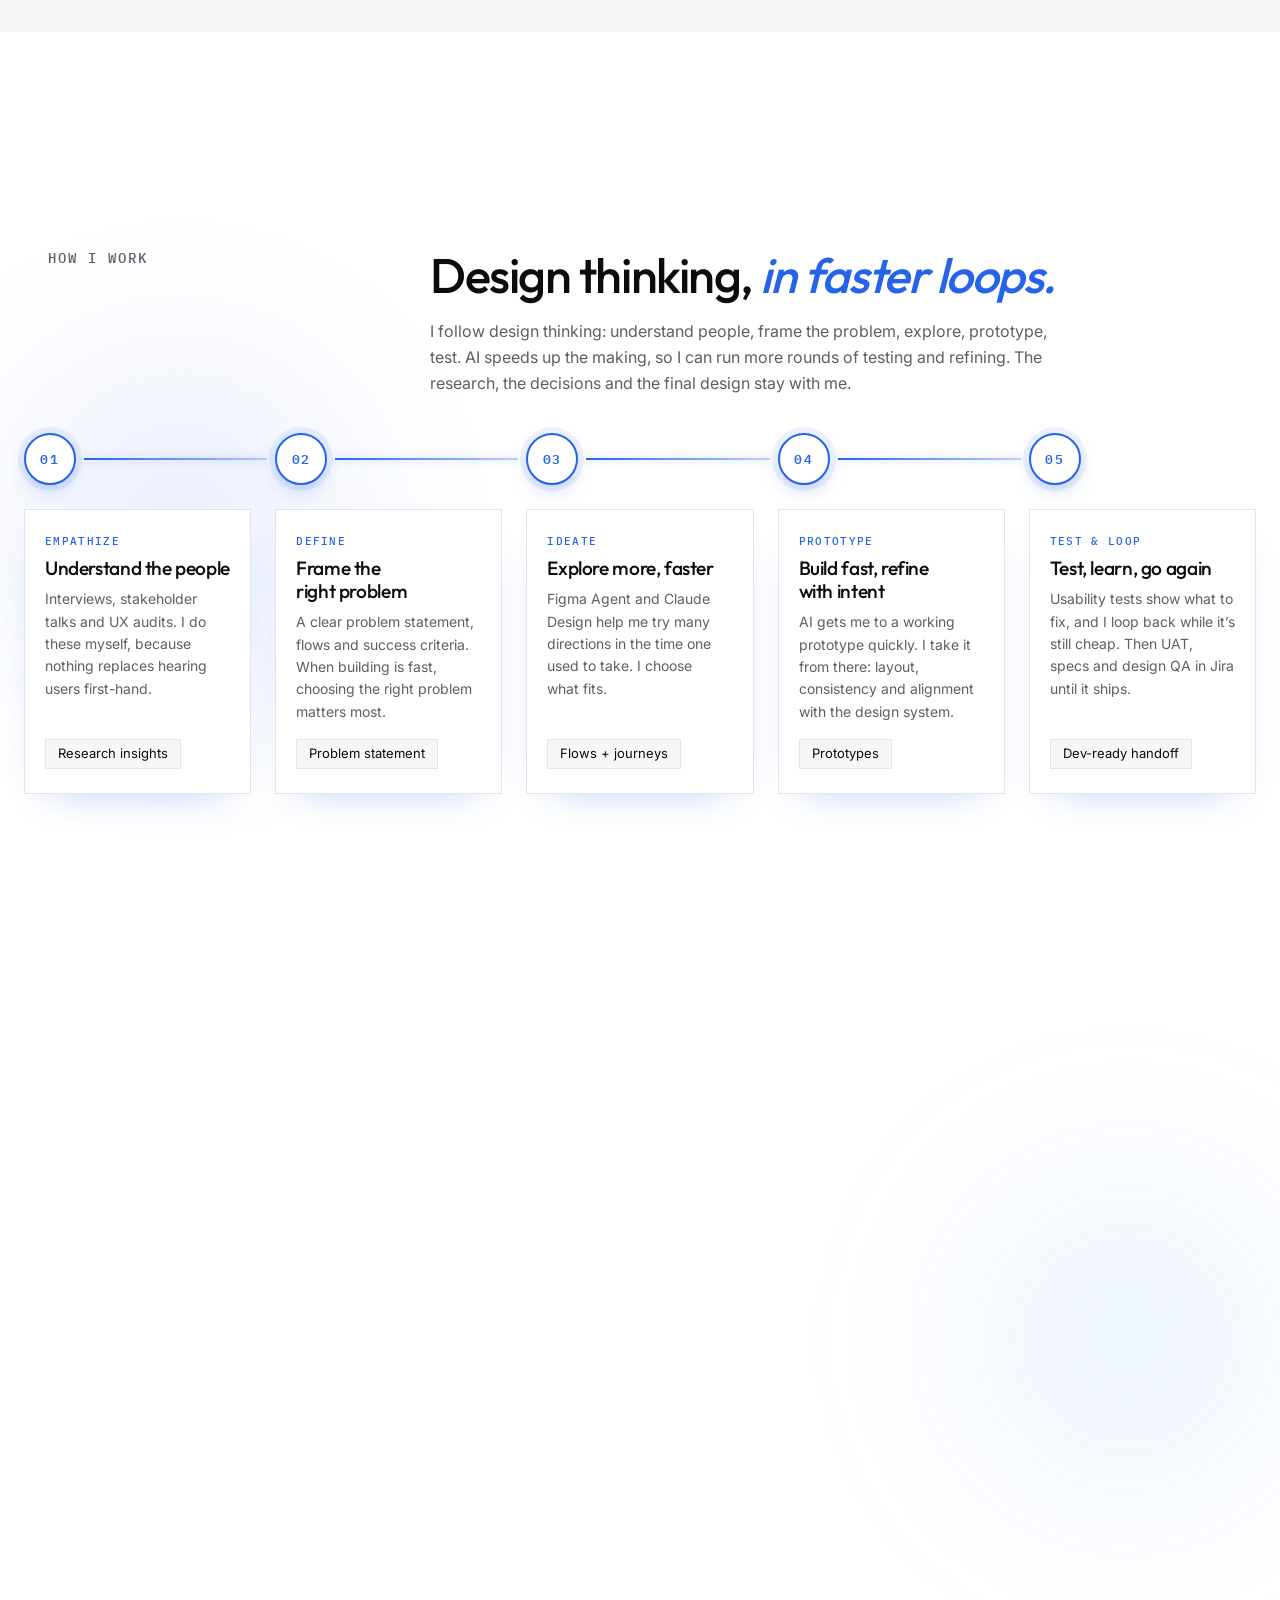
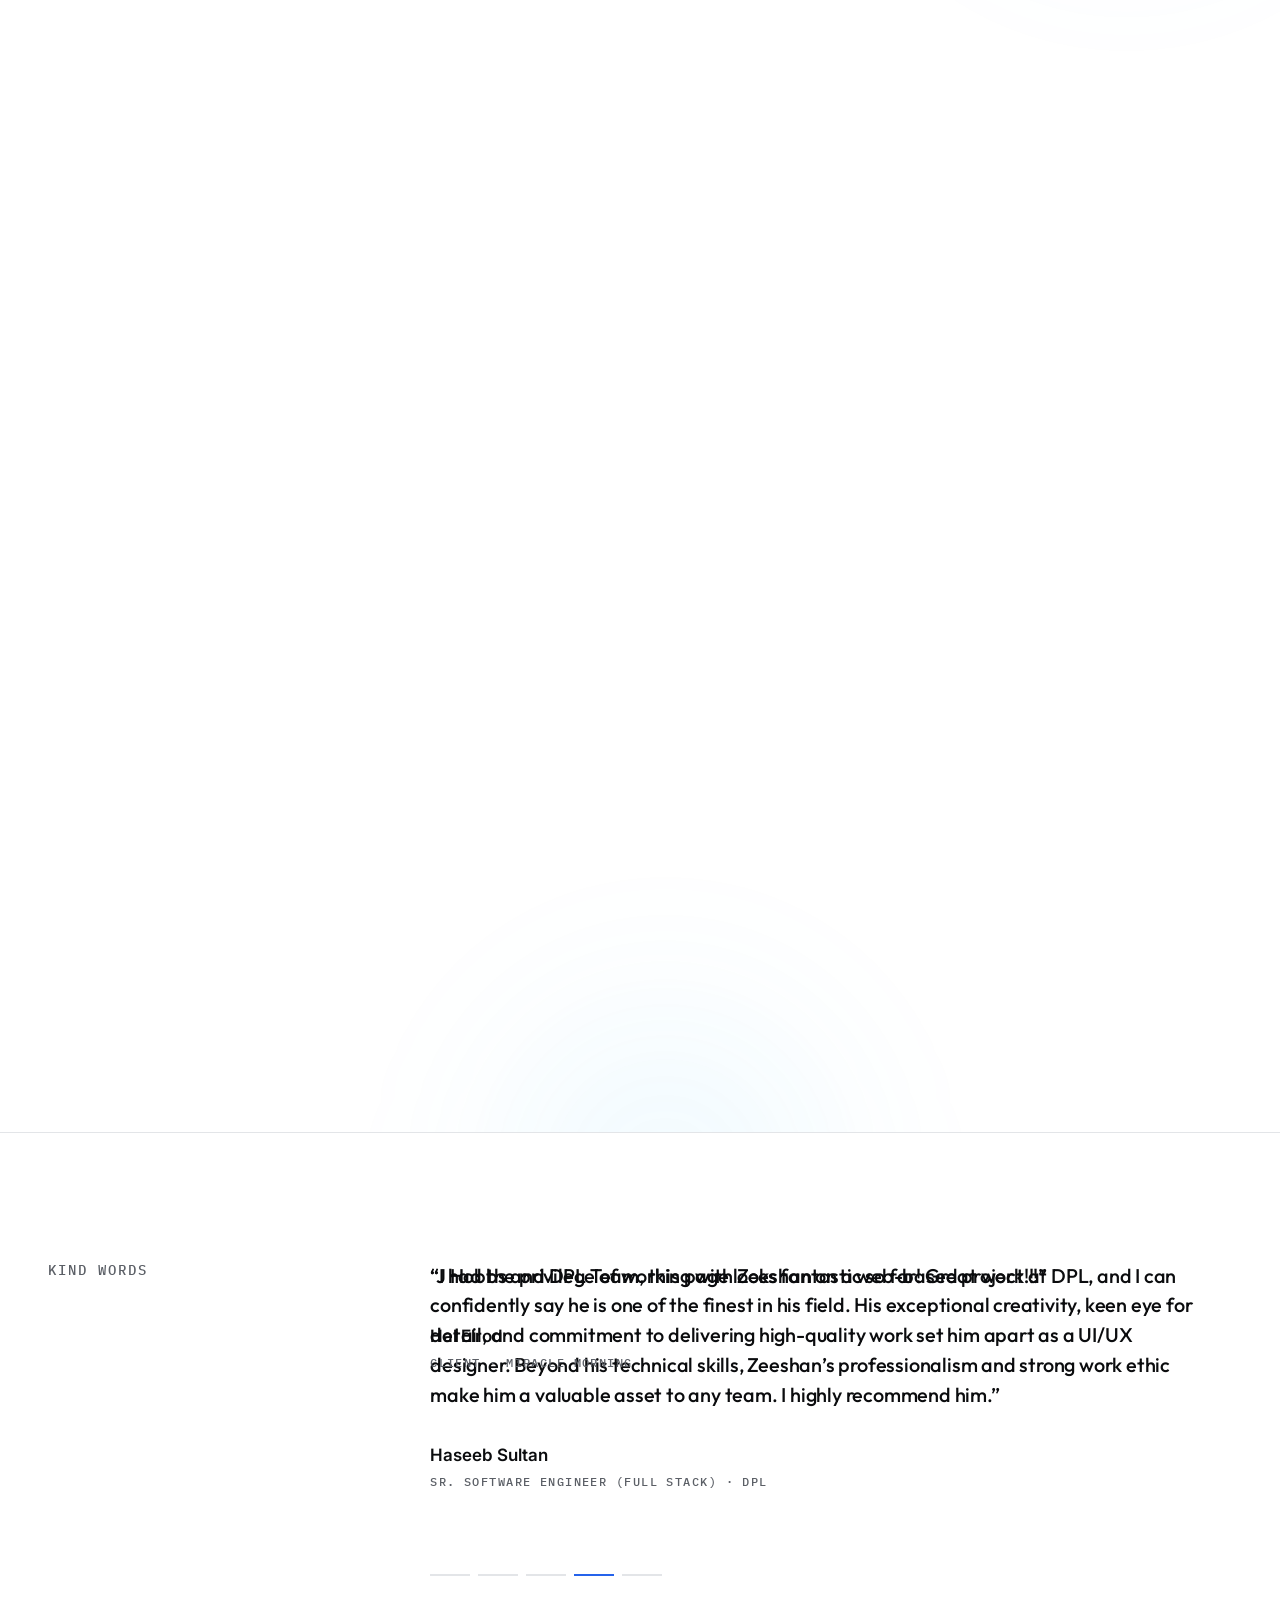
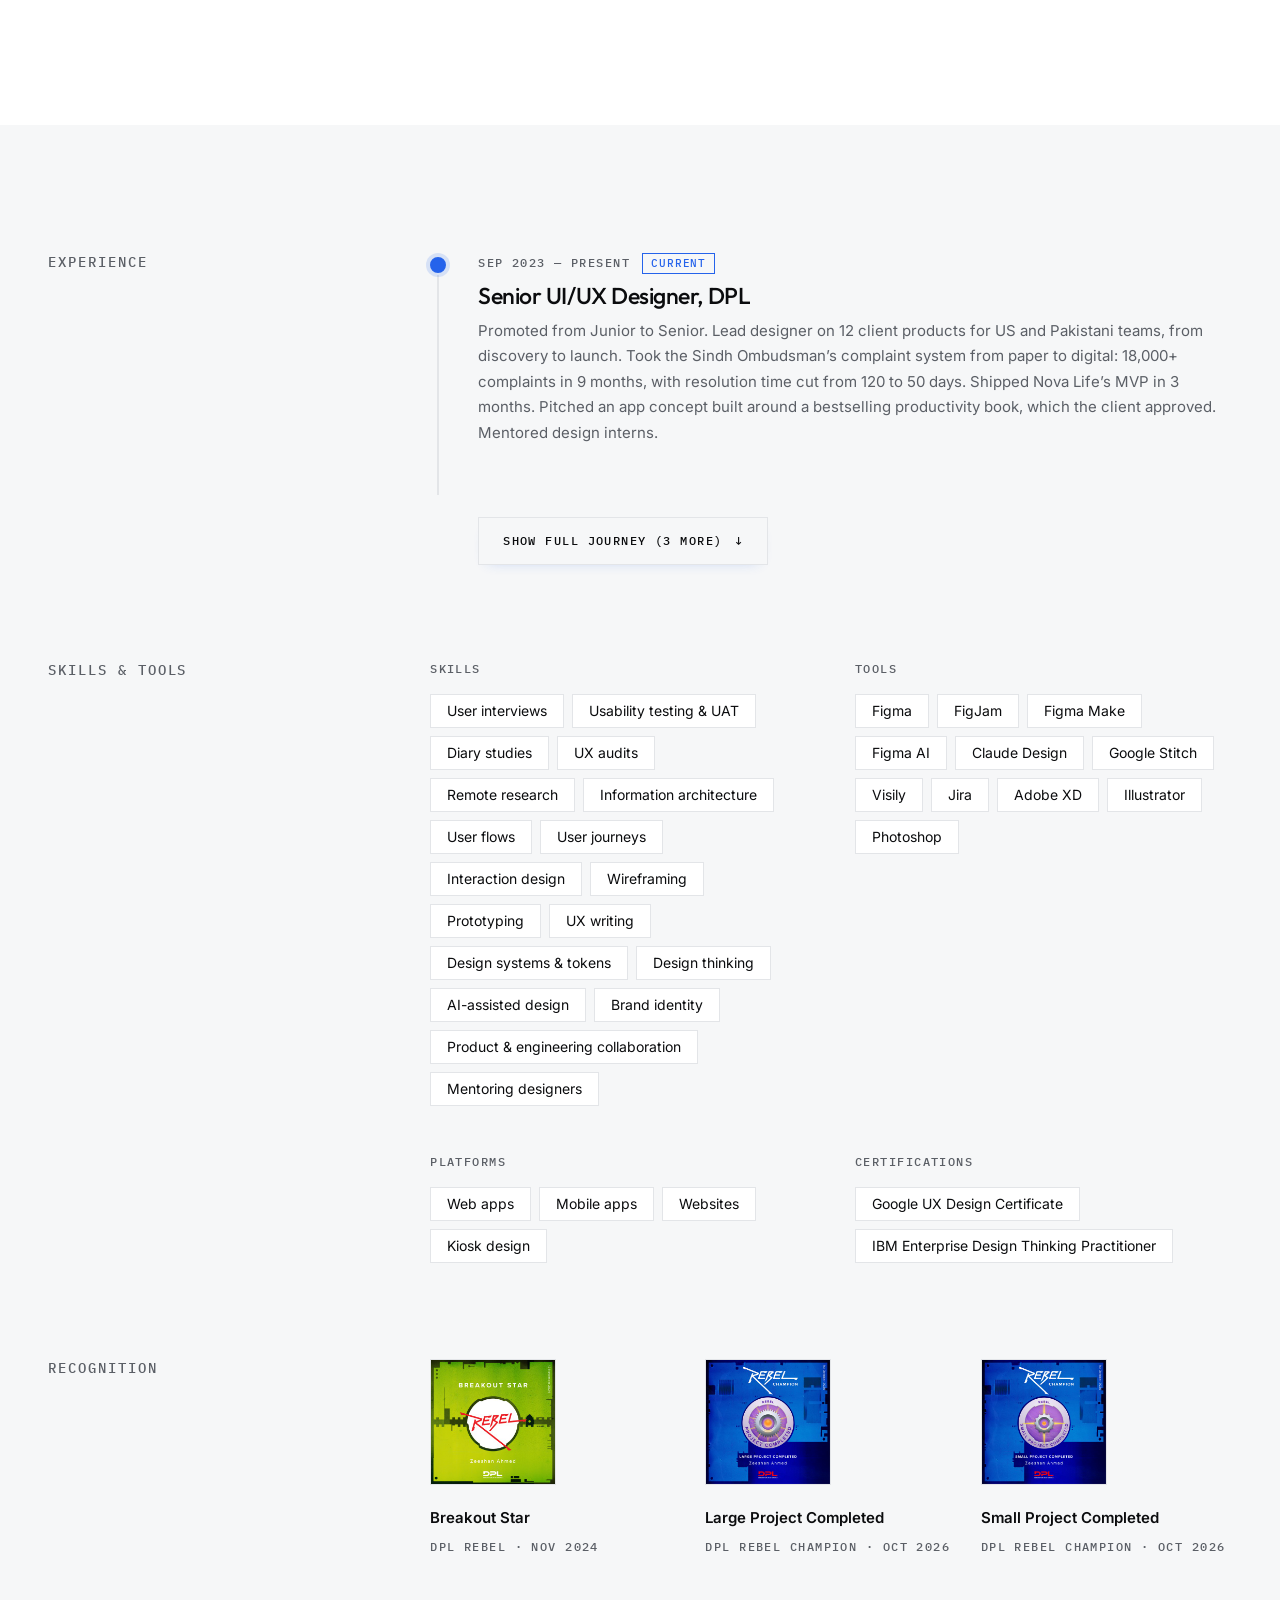
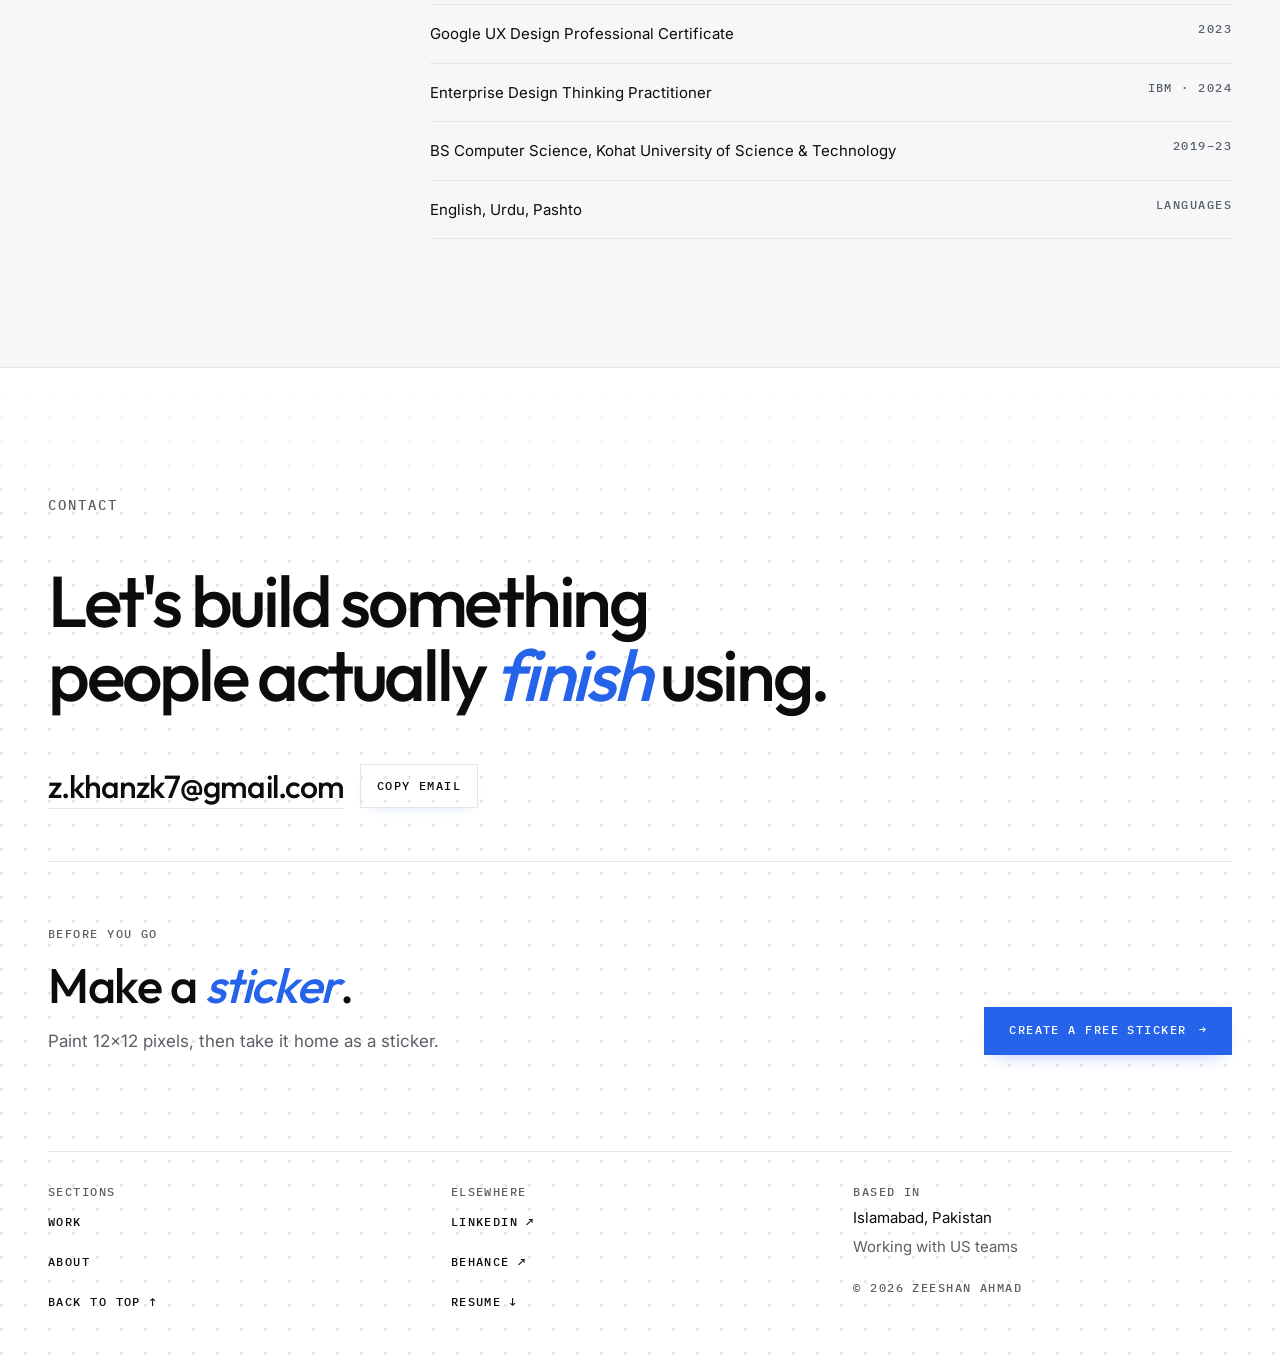
==== commit 817baa0e: "Add files via upload" ====
--- a/index.html
+++ b/index.html
@@ -316,13 +316,6 @@
 <a class="email" href="mailto:z.khanzk7@gmail.com" style="font-size: 32px">z.khanzk7@gmail.com</a>
 <button class="btn btn-sm mono" type="button" data-copy-email aria-live="polite">Copy email</button>
 </div>
-<div class="contact-actions">
-<a class="btn btn-primary mono" href="mailto:z.khanzk7@gmail.com">Email me <span class="arr arr-r" aria-hidden="true">→</span></a>
-<a class="btn mono" href="https://www.linkedin.com/in/zeeshan-ahmad-98650314a/" target="_blank" rel="noopener">LinkedIn <span class="arr arr-ne" aria-hidden="true">↗</span></a>
-<a class="btn mono" href="https://www.behance.net/zeeshanahmad66" target="_blank" rel="noopener">Behance <span class="arr arr-ne" aria-hidden="true">↗</span></a>
-<a class="btn mono" href="Zeeshan_Ahmad_UIUX_Designer_CV.pdf" download="Zeeshan_Ahmad_UIUX_Designer_CV.pdf">Download CV <span class="arr arr-d" aria-hidden="true">↓</span></a>
-</div>
-<p class="mono label" style="display: flex; align-items: center; gap: var(--space-3); white-space: normal"><span class="dot" aria-hidden="true"></span>Open to full-time roles, on-site or remote</p>
 <section id="play" class="pp is-collapsed" aria-labelledby="pp-title">
 <div class="pp-intro">
 <div class="pp-copy">
@@ -359,7 +352,7 @@
 </div>
 </section>
 <div class="foot">
-<div class="foot-col"><span class="mono label">Sections</span><a class="link mono" href="#work">Work</a><a class="link mono" href="#process">Approach</a><a class="link mono" href="#about">About</a><a class="link mono" href="#top">Back to top <span class="arr arr-u" aria-hidden="true">↑</span></a></div>
+<div class="foot-col"><span class="mono label">Sections</span><a class="link mono" href="#work">Work</a><a class="link mono" href="#about">About</a><a class="link mono" href="#top">Back to top <span class="arr arr-u" aria-hidden="true">↑</span></a></div>
 <div class="foot-col"><span class="mono label">Elsewhere</span><a class="link mono" href="https://www.linkedin.com/in/zeeshan-ahmad-98650314a/" target="_blank" rel="noopener">LinkedIn <span class="arr arr-ne" aria-hidden="true">↗</span></a><a class="link mono" href="https://www.behance.net/zeeshanahmad66" target="_blank" rel="noopener">Behance <span class="arr arr-ne" aria-hidden="true">↗</span></a><a class="link mono" href="Zeeshan_Ahmad_UIUX_Designer_CV.pdf" download="Zeeshan_Ahmad_UIUX_Designer_CV.pdf">Resume <span class="arr arr-d" aria-hidden="true">↓</span></a></div>
 <div class="foot-col"><span class="mono label">Based in</span><span style="font-size: 15px">Islamabad, Pakistan</span><span class="muted" style="font-size: 15px">Working with US teams</span><span class="mono label" style="margin-top: var(--space-4)">© 2026 Zeeshan Ahmad</span></div>
 </div>
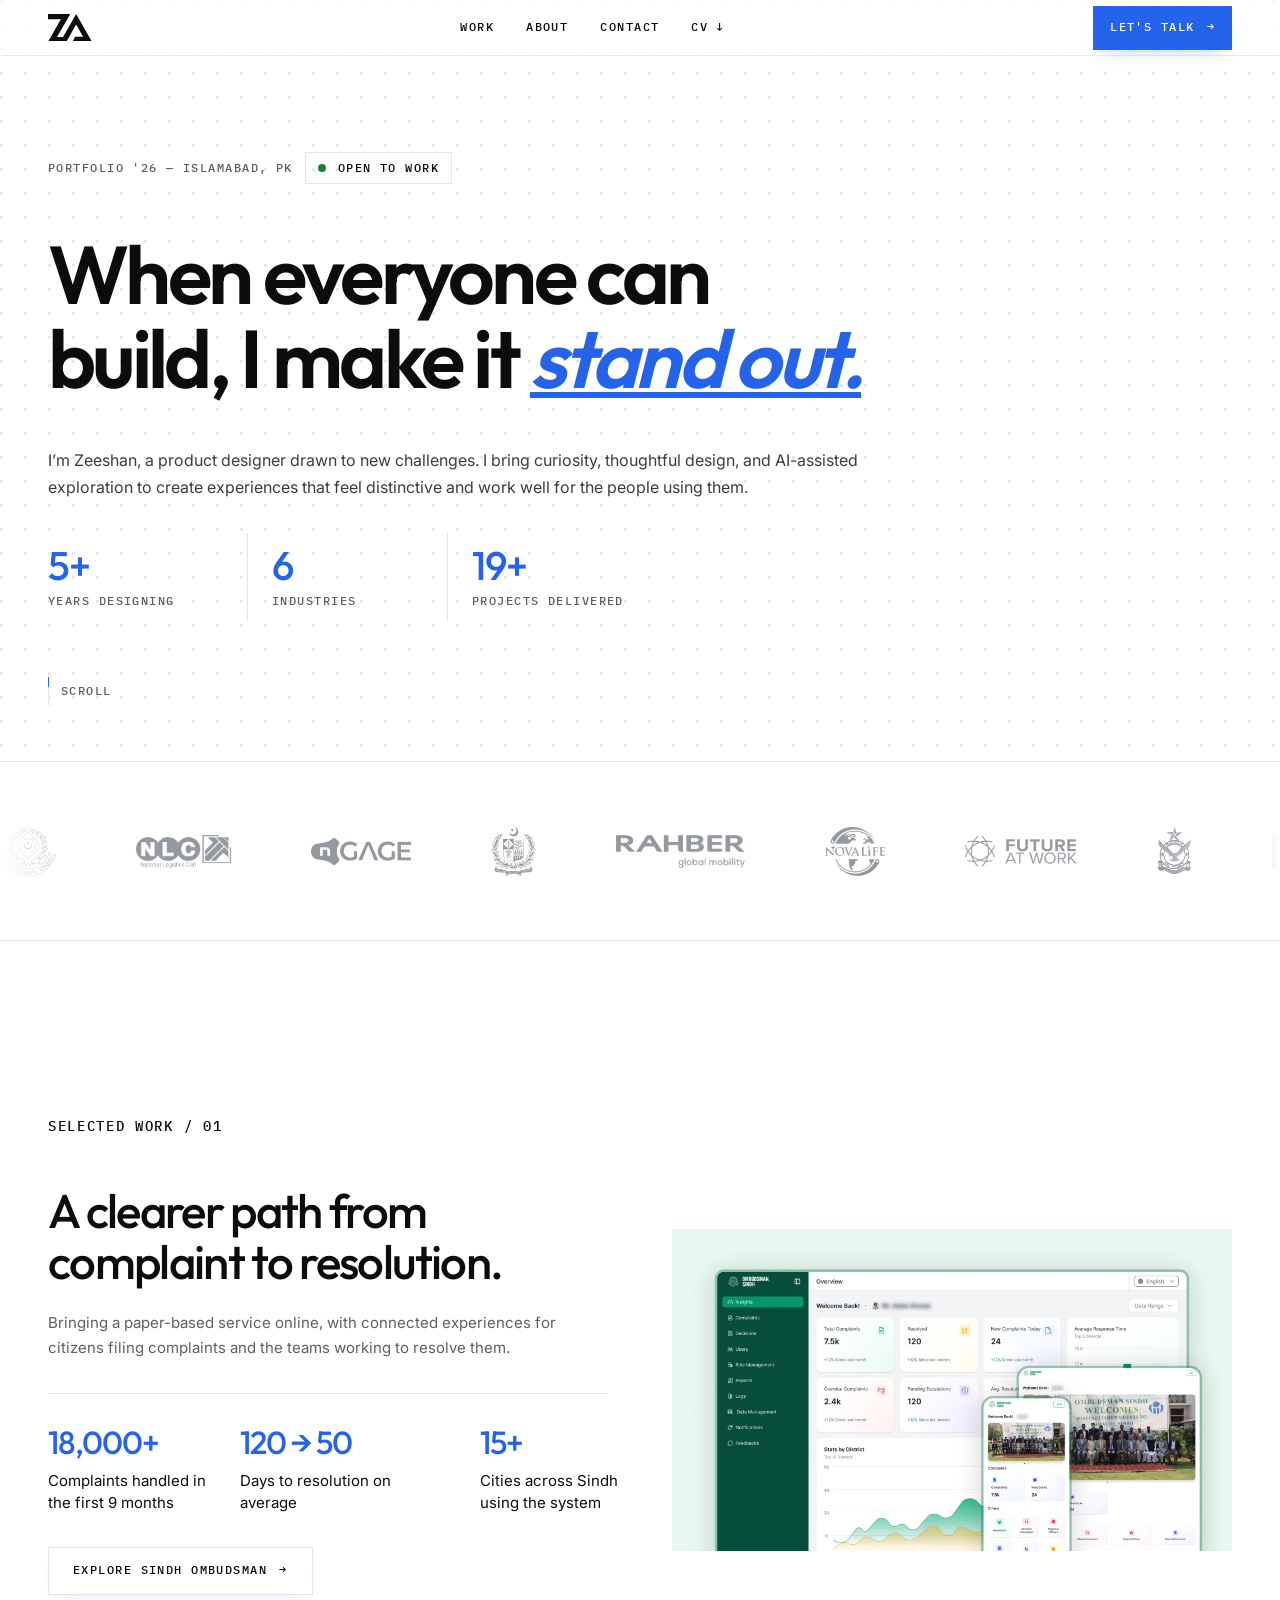
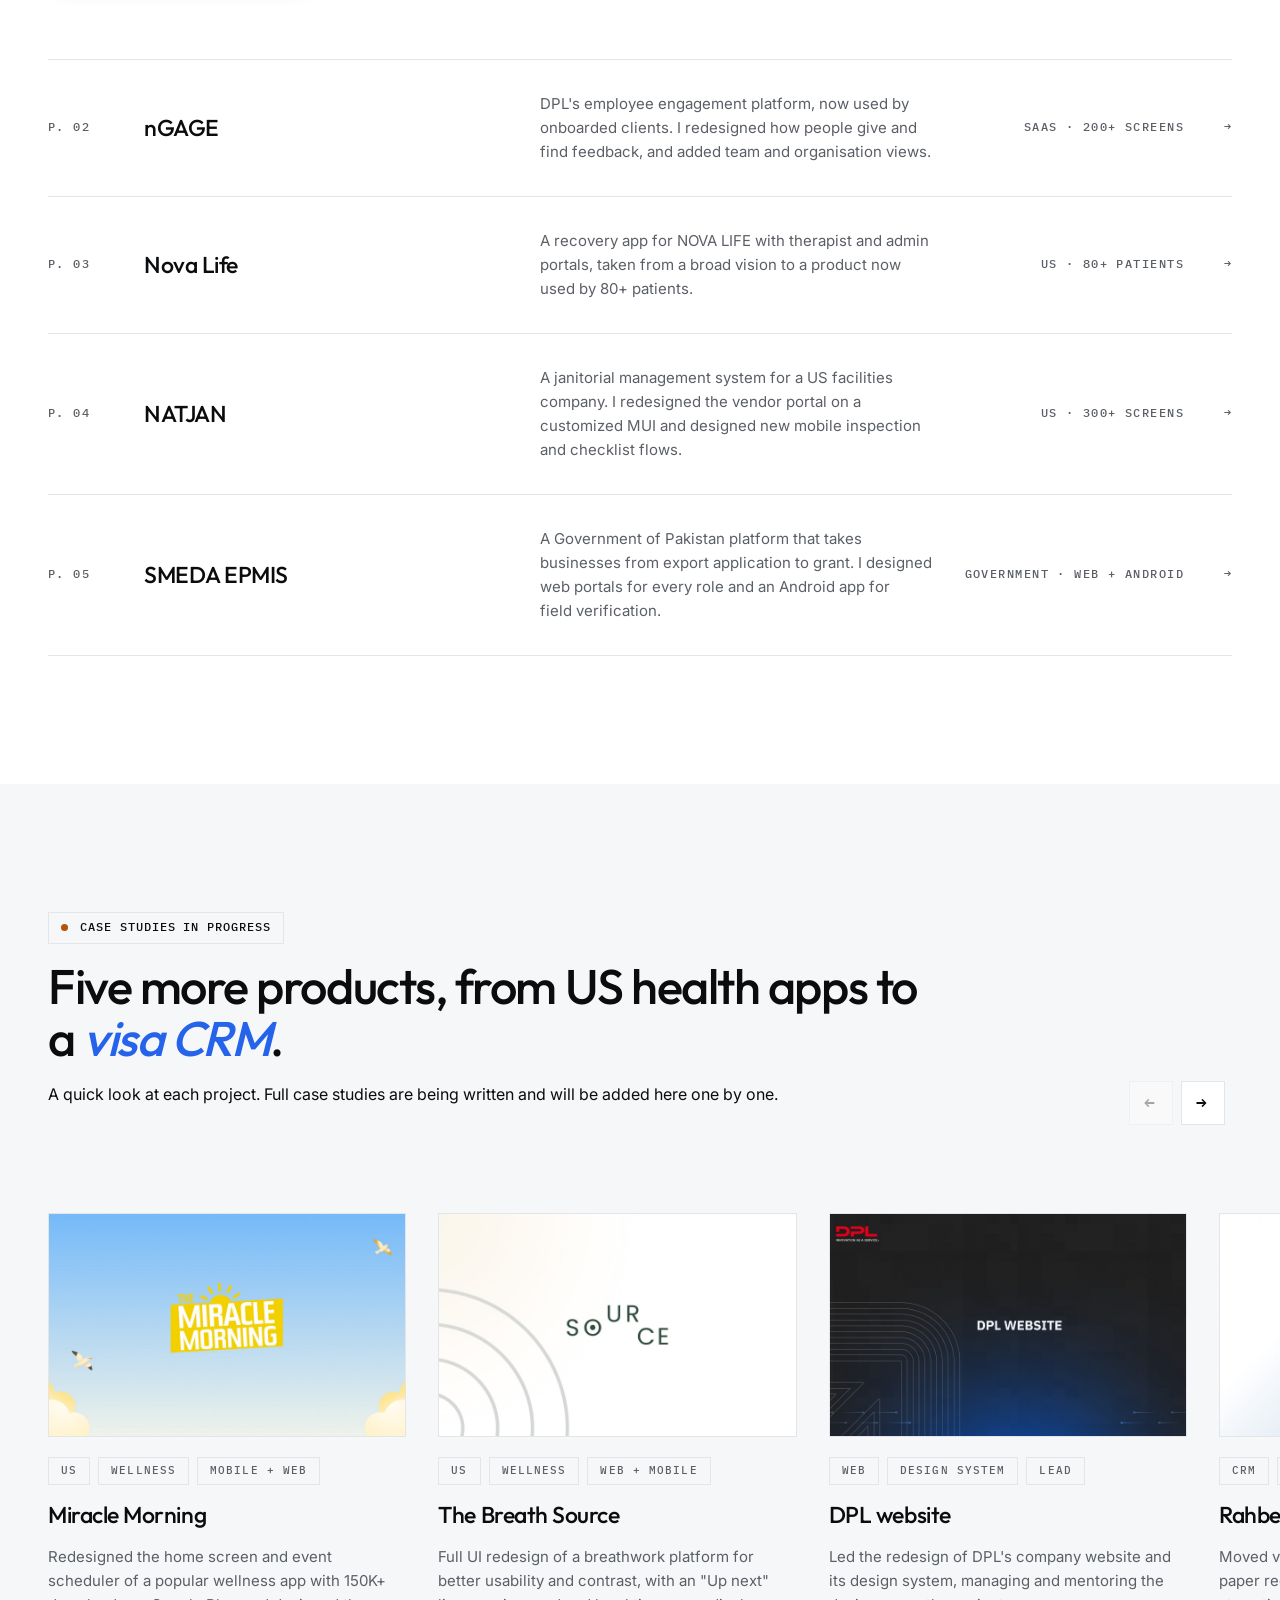
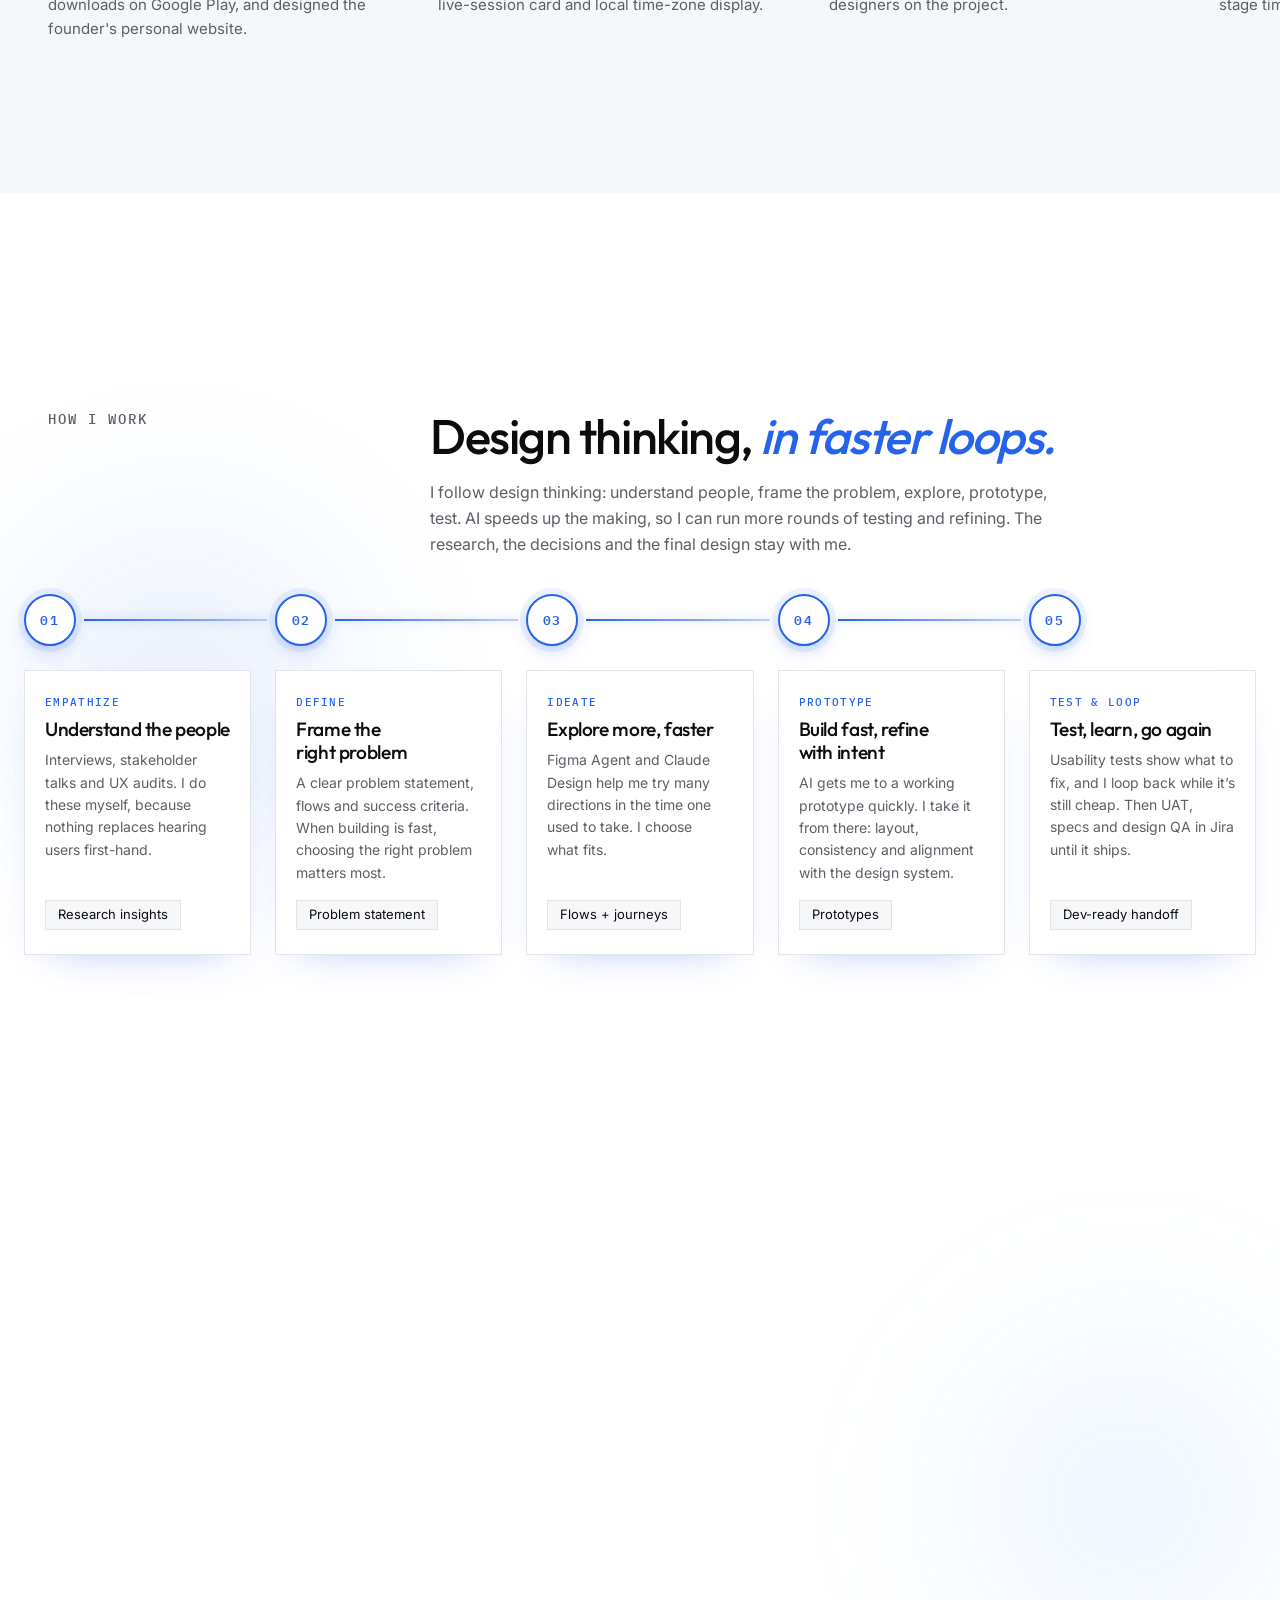
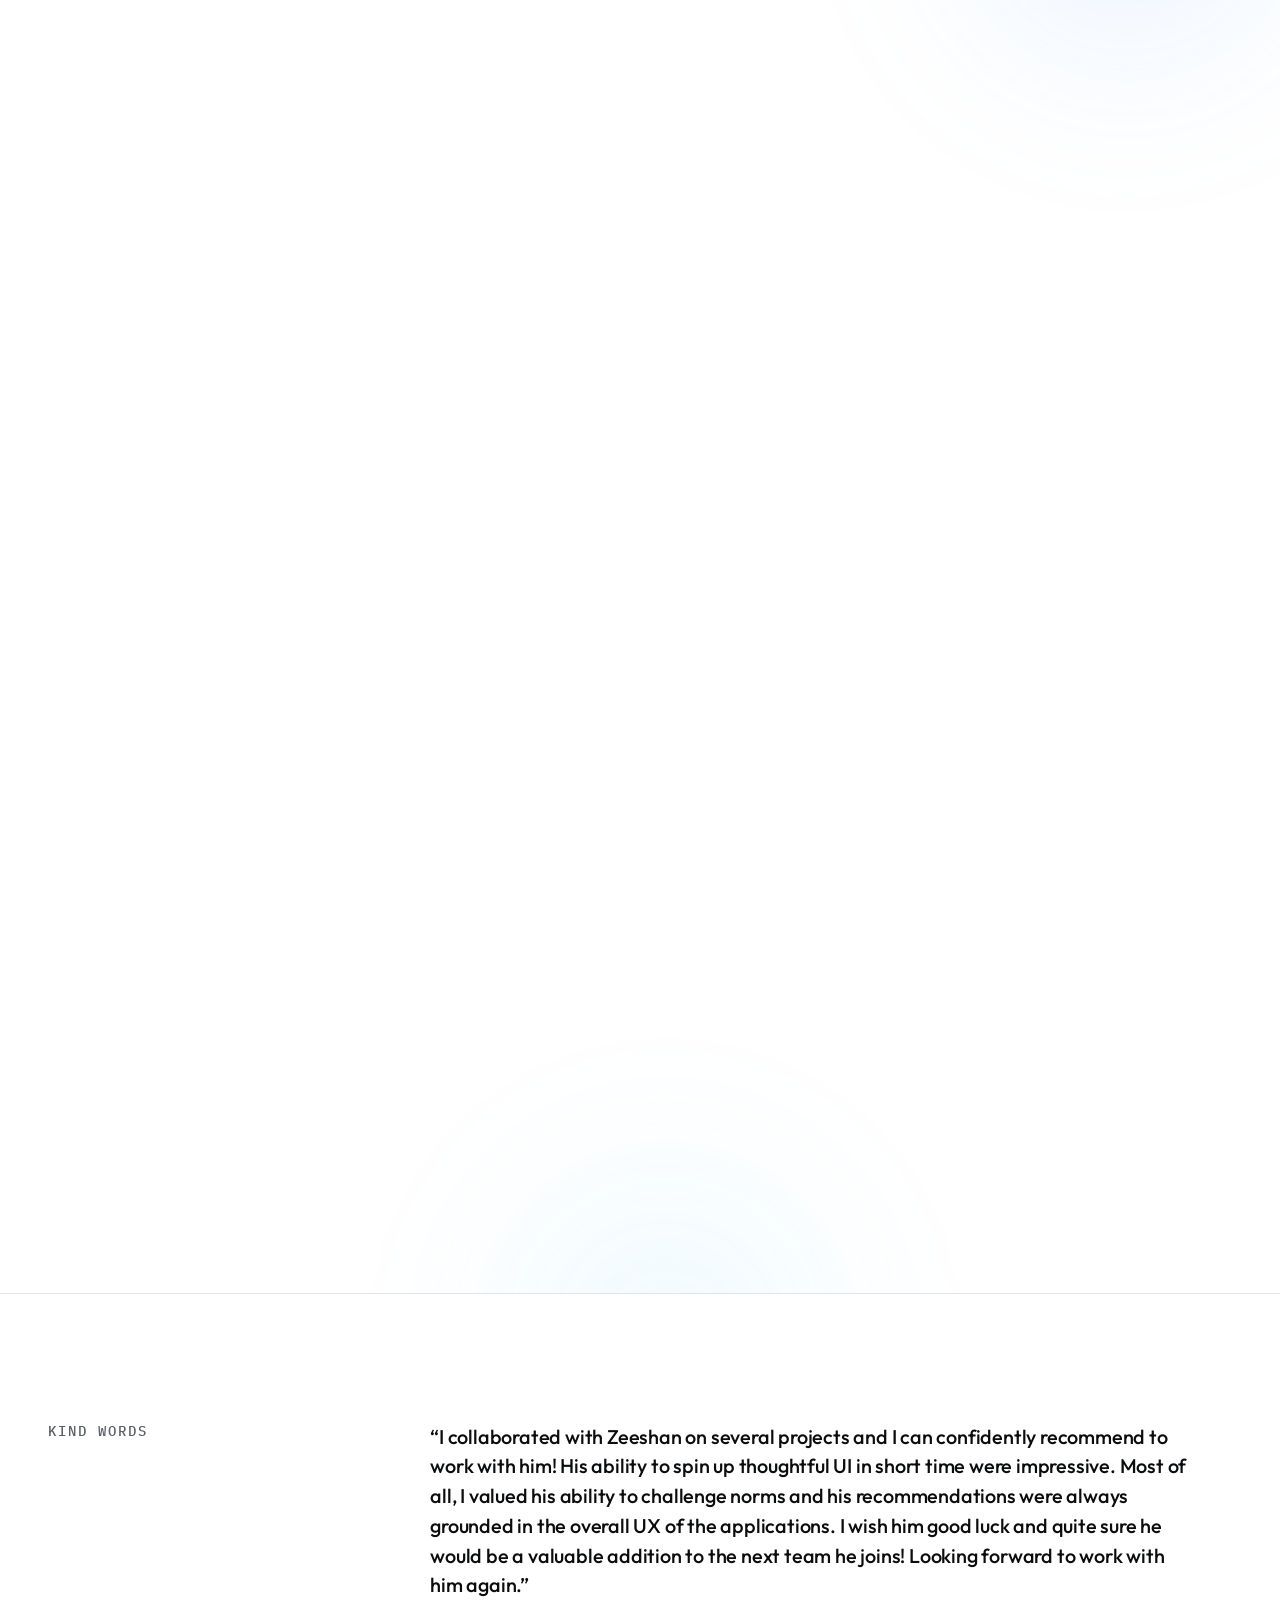
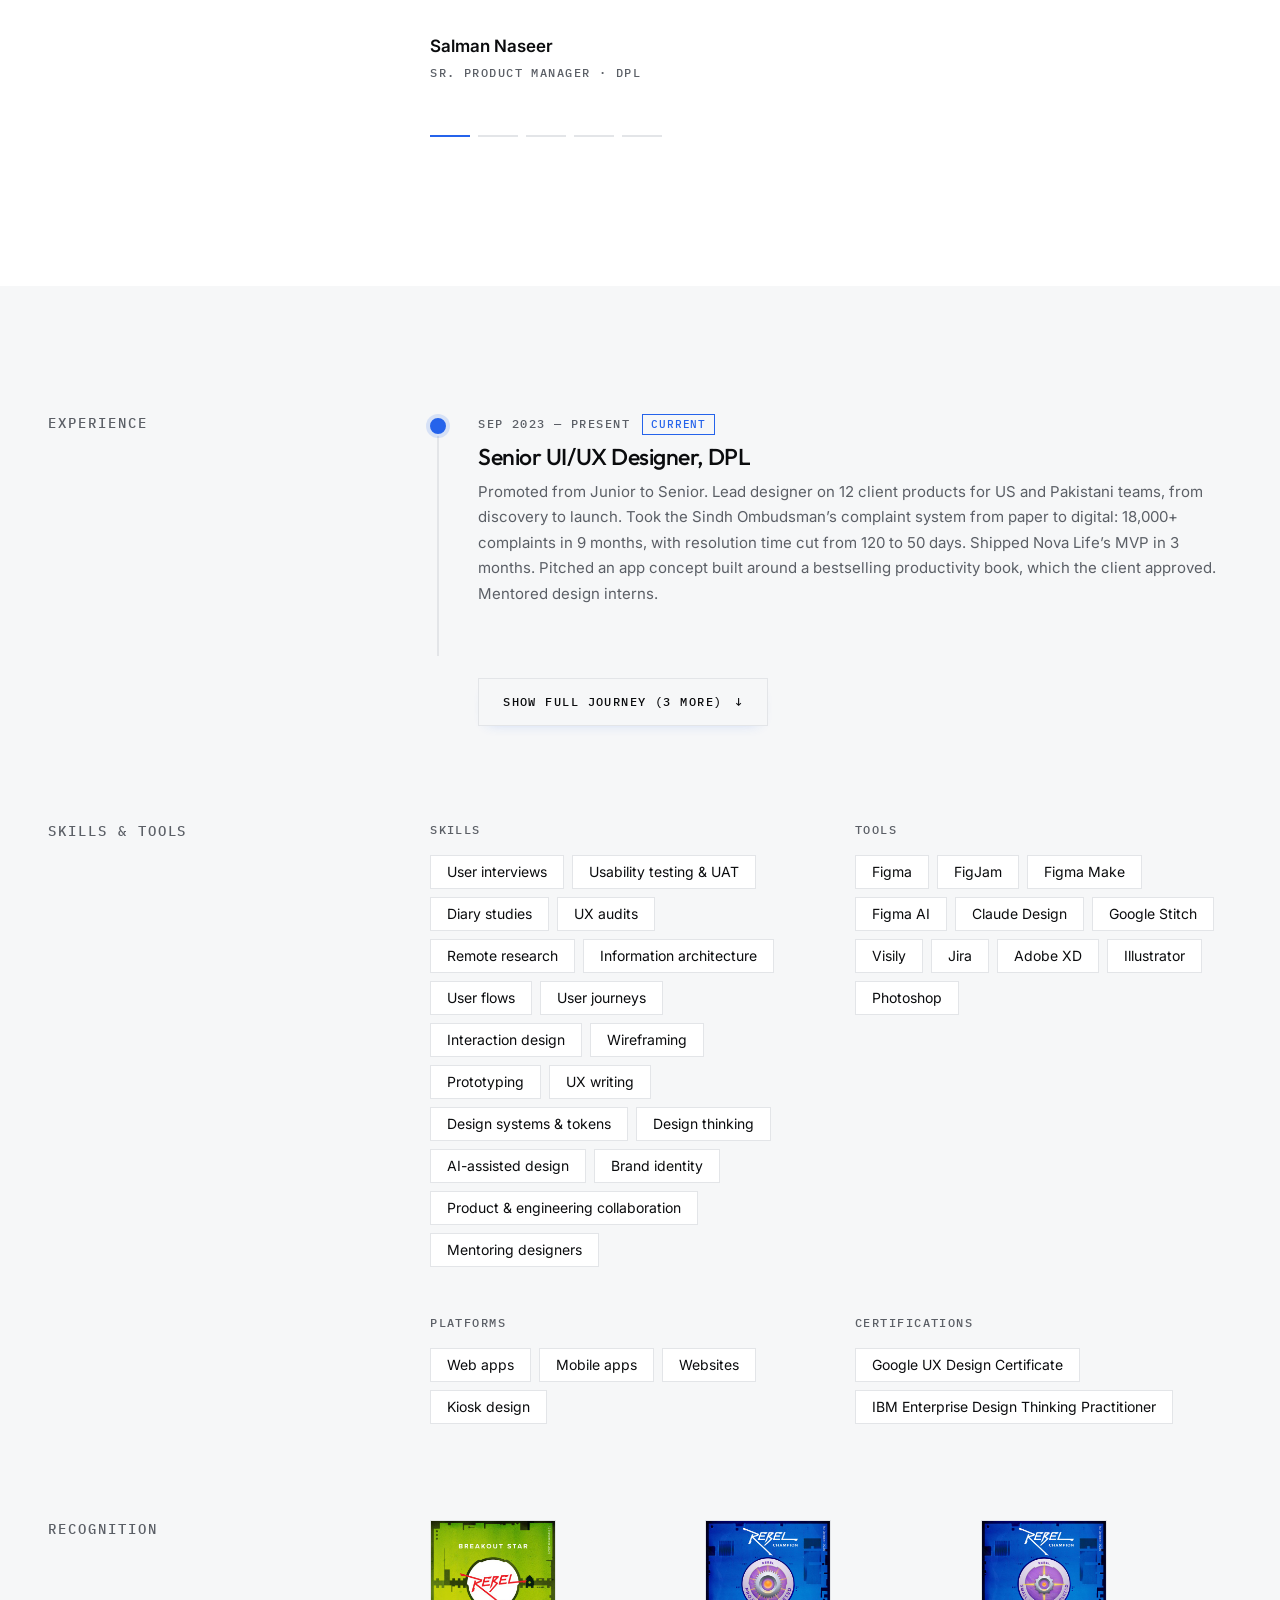
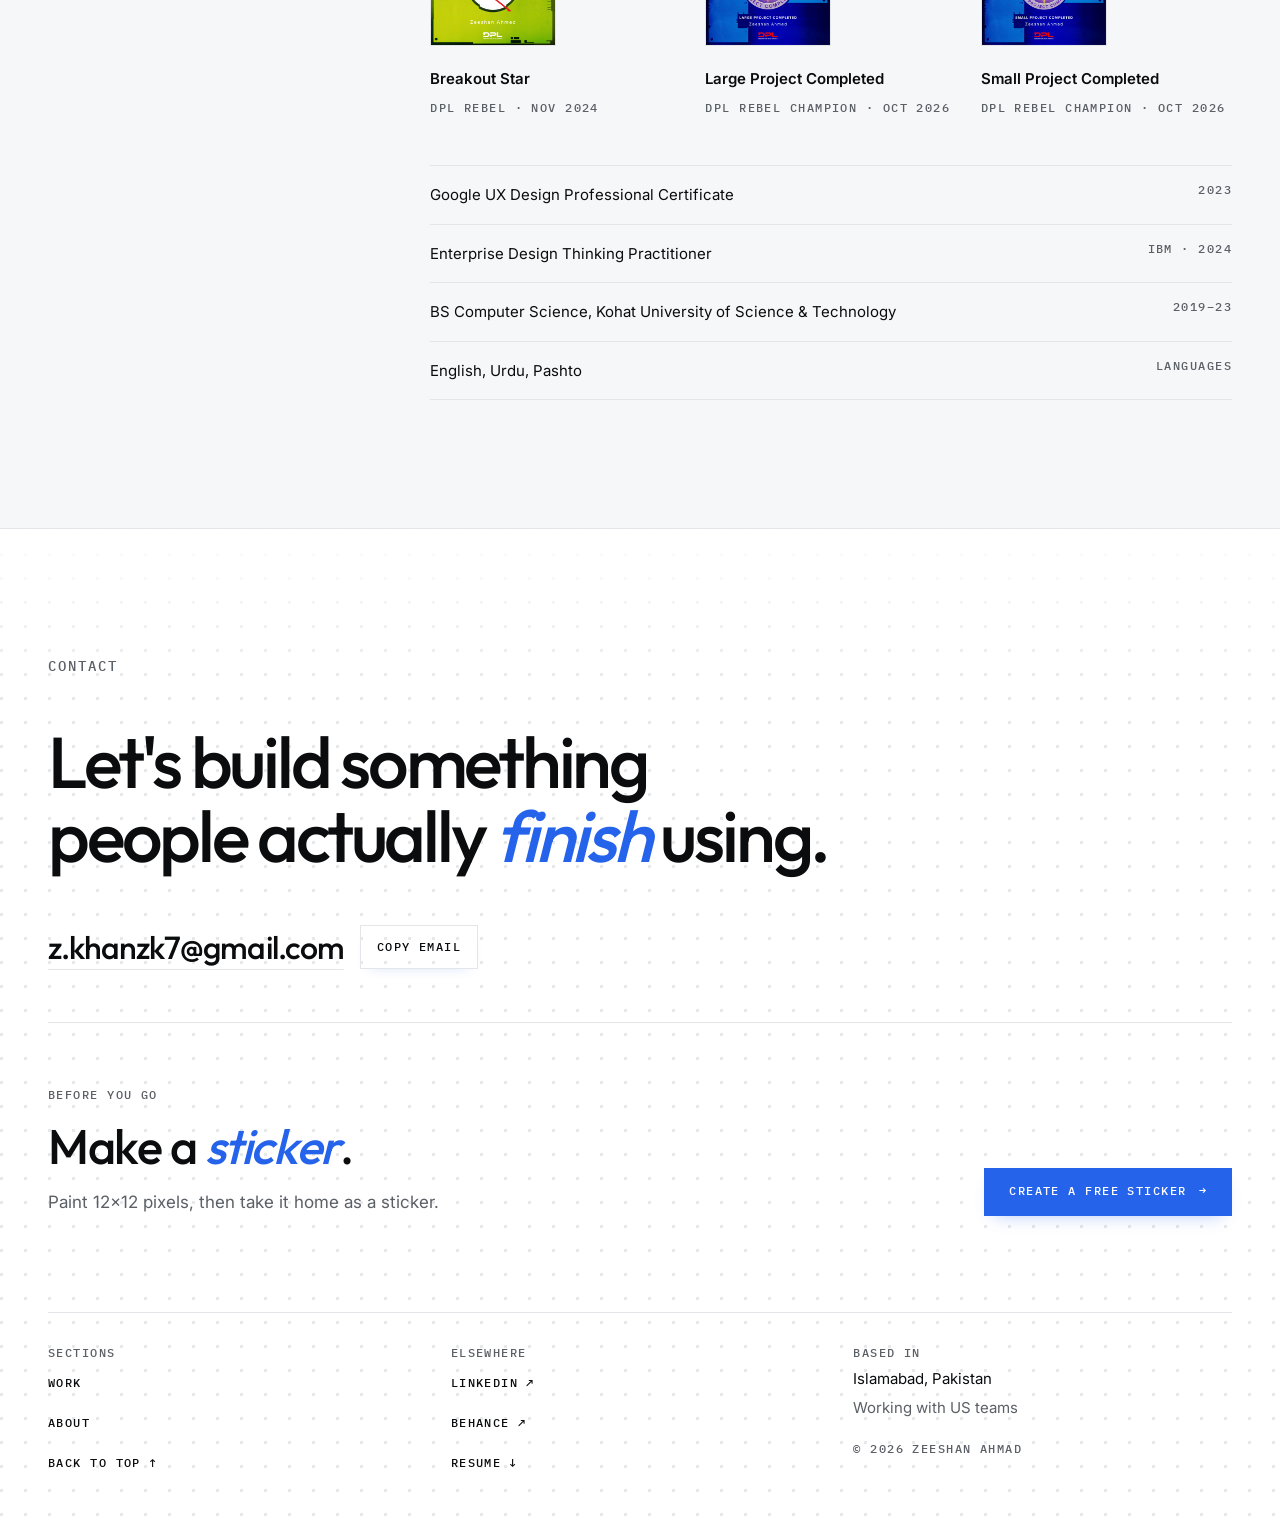
==== commit 4ccda1e5: "Add files via upload" ====
--- a/index.html
+++ b/index.html
@@ -109,14 +109,14 @@
 </div>
 </article>
 <div class="rows reveal">
-<a class="row" href="natjan.html">
+<a class="row" href="ngage.html">
 <span class="mono r-num">P. 02</span>
-<div class="ph has-img r-thumb"><img src="home-3a000d2d.jpg" alt="NATJAN on desktop, tablet and mobile: the vendor work orders overview with open, due and completed counts and a store table, beside a mobile map of work order locations. Sample data." style="object-position: 50% 50%"></div>
-<h3 class="serif h-item">NATJAN</h3>
-<p class="r-desc">A janitorial management system for a US facilities company. I redesigned the vendor portal on a customized MUI and designed new mobile inspection and checklist flows.</p>
-<span class="mono r-meta">US · 300+ screens</span>
+<div class="ph has-img r-thumb"><img src="ng-cover-v4.jpg" alt="nGAGE on desktop and mobile: the Feedback overview with a 4.2 score and weekly trend, skill bars with scores, a feedback goal, feedback requests and the Hall of Champion leaderboard. Sample data." style="object-position: 50% 50%"></div>
+<h3 class="serif h-item">nGAGE</h3>
+<p class="r-desc">DPL's employee engagement platform, now used by onboarded clients. I redesigned how people give and find feedback, and added team and organisation views.</p>
+<span class="mono r-meta">SaaS · 200+ screens</span>
 <span class="mono r-arrow" aria-hidden="true">→</span>
-<div class="ph has-img r-preview" aria-hidden="true"><img src="home-3a000d2d.jpg" alt="" style="object-position: 50% 50%"></div>
+<div class="ph has-img r-preview" aria-hidden="true"><img src="ng-cover-v4.jpg" alt="" style="object-position: 50% 50%"></div>
 </a>
 <a class="row" href="nova-life.html">
 <span class="mono r-num">P. 03</span>
@@ -127,14 +127,23 @@
 <span class="mono r-arrow" aria-hidden="true">→</span>
 <div class="ph has-img r-preview" aria-hidden="true"><img src="home-b3168ebe.jpg" alt="" style="object-position: 50% 50%"></div>
 </a>
-<a class="row" href="ngage.html">
+<a class="row" href="natjan.html">
 <span class="mono r-num">P. 04</span>
-<div class="ph has-img r-thumb"><img src="ng-cover-v4.jpg" alt="nGAGE on desktop and mobile: the Feedback overview with a 4.2 score and weekly trend, skill bars with scores, a feedback goal, feedback requests and the Hall of Champion leaderboard. Sample data." style="object-position: 50% 50%"></div>
-<h3 class="serif h-item">nGAGE</h3>
-<p class="r-desc">DPL's employee engagement platform, now used by onboarded clients. I redesigned how people give and find feedback, and added team and organisation views.</p>
-<span class="mono r-meta">SaaS · 200+ screens</span>
+<div class="ph has-img r-thumb"><img src="home-3a000d2d.jpg" alt="NATJAN on desktop, tablet and mobile: the vendor work orders overview with open, due and completed counts and a store table, beside a mobile map of work order locations. Sample data." style="object-position: 50% 50%"></div>
+<h3 class="serif h-item">NATJAN</h3>
+<p class="r-desc">A janitorial management system for a US facilities company. I redesigned the vendor portal on a customized MUI and designed new mobile inspection and checklist flows.</p>
+<span class="mono r-meta">US · 300+ screens</span>
 <span class="mono r-arrow" aria-hidden="true">→</span>
-<div class="ph has-img r-preview" aria-hidden="true"><img src="ng-cover-v4.jpg" alt="" style="object-position: 50% 50%"></div>
+<div class="ph has-img r-preview" aria-hidden="true"><img src="home-3a000d2d.jpg" alt="" style="object-position: 50% 50%"></div>
+</a>
+<a class="row" href="smeda-epmis.html">
+<span class="mono r-num">P. 05</span>
+<div class="ph has-img r-thumb"><img src="cover-smeda.jpg" alt="SMEDA EPMIS on desktop and phone: the TPV portal dashboard and the field agent app’s list of assigned verifications. Sample data." style="object-position: 50% 50%"></div>
+<h3 class="serif h-item">SMEDA EPMIS</h3>
+<p class="r-desc">A Government of Pakistan platform that takes businesses from export application to grant. I designed web portals for every role and an Android app for field verification.</p>
+<span class="mono r-meta">Government · Web + Android</span>
+<span class="mono r-arrow" aria-hidden="true">→</span>
+<div class="ph has-img r-preview" aria-hidden="true"><img src="cover-smeda.jpg" alt="" style="object-position: 50% 50%"></div>
 </a>
 </div>
 </div>
@@ -148,18 +157,12 @@
 
 <div style="display: flex; flex-direction: column; gap: var(--space-4); grid-column: 1 / -1; max-width: 1177px">
 <span class="badge mono" style="align-self: flex-start; color: var(--text); font-size: 12px; letter-spacing: .08em"><span class="status-dot" aria-hidden="true"></span>Case studies in progress</span>
-<p class="serif h-section" style="max-width: 887px">Six more products, from US health apps to a <em>visa CRM</em>.</p>
+<p class="serif h-section" style="max-width: 887px">Five more products, from US health apps to a <em>visa CRM</em>.</p>
 <div style="box-sizing: border-box; display: flex; flex-direction: row; gap: 12px; justify-content: space-between; align-items: flex-start; flex-wrap: wrap; min-height: 44px"><p style="margin: 0; flex: 1 1 320px">A quick look at each project. Full case studies are being written and will be added here one by one.</p><div class="p-rail-bar"><button type="button" class="p-rail-btn mono" data-dir="-1" aria-label="Previous projects" aria-controls="p-rail"><span class="arr arr-l" aria-hidden="true">←</span></button><button type="button" class="p-rail-btn mono" data-dir="1" aria-label="Next projects" aria-controls="p-rail"><span class="arr arr-r" aria-hidden="true">→</span></button></div></div>
 </div>
 </div>
 
 <div id="p-rail" class="pgrid p-rail" tabindex="0" role="region" aria-label="More projects, scroll sideways">
-<article class="pcard" aria-labelledby="smeda-title">
-<div class="ph has-img"><img src="cover-smeda.jpg" alt="SMEDA: project cover with the Government of Pakistan emblem beside the SMEDA logo" style="object-position: 50% 50%"></div>
-<div class="pcard-head"><div class="tags"><span class="tag mono">Government</span><span class="tag mono">EN · اردو</span><span class="tag mono">RTL</span></div></div>
-<h3 id="smeda-title" class="serif h-item">SMEDA ERA / EPMIS</h3>
-<p class="muted pcard-desc">Government of Pakistan portals in English and Urdu. Long forms became sectioned, save-as-draft flows with profile data pre-filled.</p>
-</article>
 <article class="pcard" aria-labelledby="mm-title">
 <div class="ph has-img"><img src="cover-miracle-morning.jpg" alt="The Miracle Morning: project cover with the yellow logo on a morning-sky gradient" style="object-position: 50% 50%"></div>
 <div class="pcard-head"><div class="tags"><span class="tag mono">US</span><span class="tag mono">Wellness</span><span class="tag mono">Mobile + Web</span></div></div>
